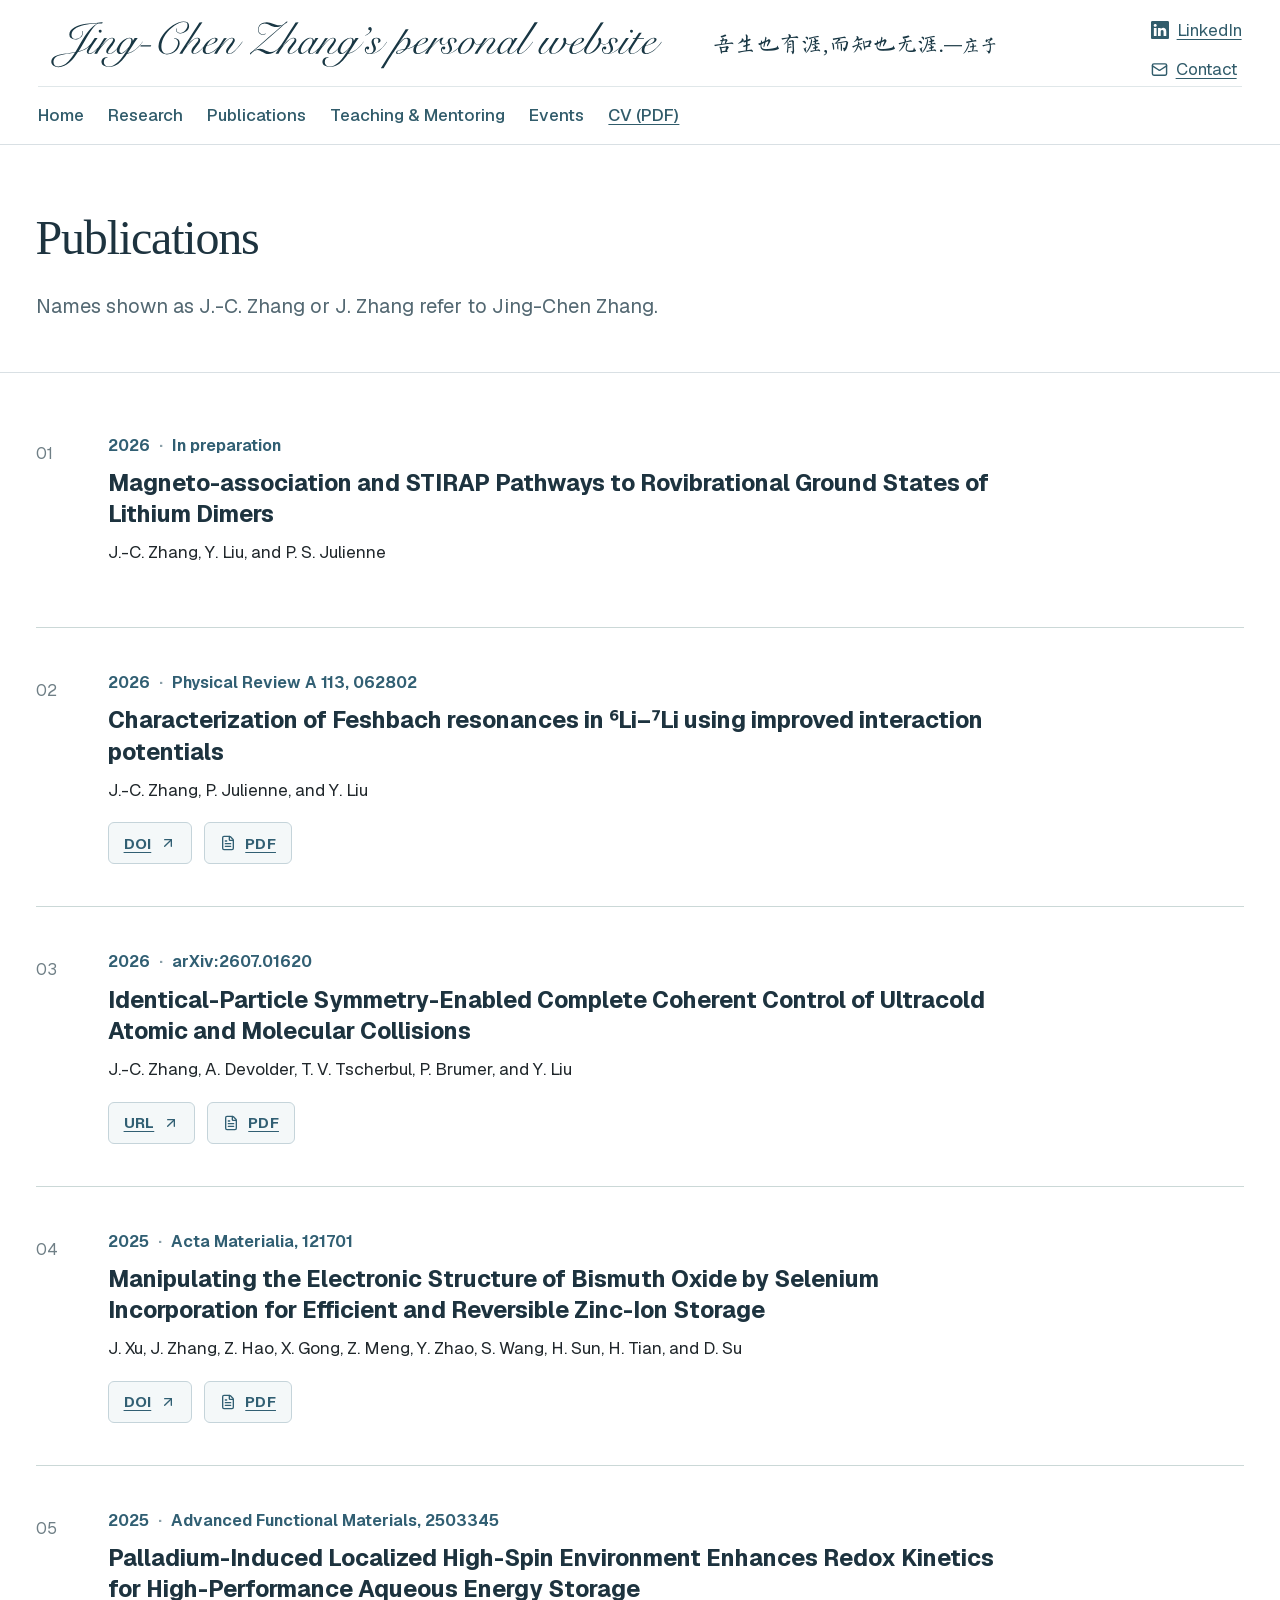
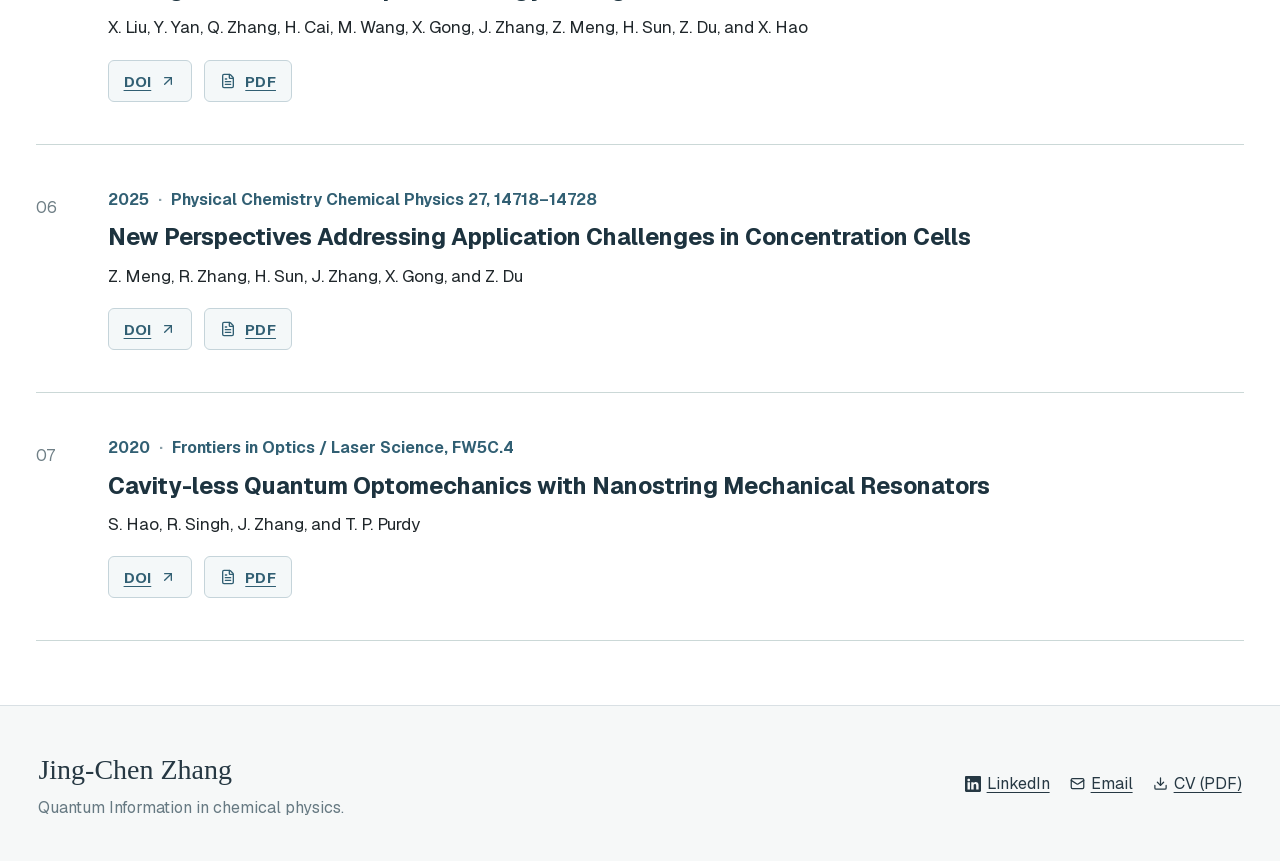
==== publications/index.html @ 0f393401 "Publish website from private source" ====
<!DOCTYPE html><html lang="en"><head><meta charSet="utf-8"/><meta name="viewport" content="width=device-width, initial-scale=1, viewport-fit=cover"/><link rel="preload" href="../jingchen-personal-website-oneline.svg" as="image"/><link rel="stylesheet" href="../_next/static/css/index.LAoy6wUc.css" data-rsc-css-href="../_next/static/css/index.LAoy6wUc.css" data-precedence="vite-rsc/importer-resources"/><title>Publications · Jing-Chen Zhang</title><meta name="description" content="Personal website of Jing-Chen Zhang (Jingchen Zhang, 张京晨), a postdoctoral researcher at NC State (NCSU) and Chemical Physics Ph.D. graduate of the University of Maryland (UMD)."/><meta name="author" content="Jing-Chen Zhang"/><link rel="author" href="https://jingchenzhang.com/"/><meta name="creator" content="Jing-Chen Zhang"/><meta name="robots" content="index, follow"/><meta property="og:title" content="Jing-Chen Zhang&#x27;s personal website | 张京晨"/><meta property="og:description" content="Personal website of Jing-Chen Zhang (Jingchen Zhang, 张京晨), a postdoctoral researcher at NC State (NCSU) and Chemical Physics Ph.D. graduate of the University of Maryland (UMD)."/><meta property="og:url" content="https://jingchenzhang.com"/><meta property="og:site_name" content="Jing-Chen Zhang&#x27;s personal website | 张京晨"/><meta property="og:type" content="website"/><meta property="og:image" content="https://jingchenzhang.com/images/mckeldin-library-banner.jpg"/><meta property="og:image:width" content="4992"/><meta property="og:image:height" content="2809"/><meta property="og:image:alt" content="Jing-Chen Zhang&#x27;s personal website | 张京晨"/><meta name="twitter:card" content="summary_large_image"/><meta name="twitter:title" content="Jing-Chen Zhang&#x27;s personal website | 张京晨"/><meta name="twitter:description" content="Personal website of Jing-Chen Zhang (Jingchen Zhang, 张京晨), a postdoctoral researcher at NC State (NCSU) and Chemical Physics Ph.D. graduate of the University of Maryland (UMD)."/><meta name="twitter:image" content="https://jingchenzhang.com/images/mckeldin-library-banner.jpg"/><link rel="icon" href="../favicon.svg?v=jz"/>
<link rel="canonical" href="https://jingchenzhang.com/publications/"/></head><body><main class="publications-page"><header class="site-header"><div class="site-brand"><a class="wordmark" href="../" aria-label="Jing-Chen Zhang home"><img class="english-title-script" src="../jingchen-personal-website-oneline.svg" width="760" height="74" alt="Jing-Chen Zhang&#x27;s personal website | 张京晨"/></a><p class="website-label visually-hidden">Jing-Chen Zhang&#x27;s personal website | 张京晨</p><p class="header-motto" lang="zh-Hans">吾生也有涯,而知也无涯.<cite>—庄子</cite></p></div><nav aria-label="Primary navigation"><a href="../">Home</a><a href="../research/" data-nav-subject="research">Research</a><a href="./" data-nav-subject="publications">Publications</a><a href="../teaching/" data-nav-subject="teaching">Teaching &amp; Mentoring</a><a href="../talks/" data-nav-subject="talks">Events</a><a href="../Jing-Chen-Zhang-CV-2026.pdf" target="_blank" rel="noreferrer">CV (PDF)</a></nav><div class="header-social"><a href="https://www.linkedin.com/in/jingchen-zhang" target="_blank" rel="noreferrer" aria-label="Jing-Chen Zhang on LinkedIn"><svg xmlns="http://www.w3.org/2000/svg" width="18" height="18" fill="currentColor" viewBox="0 0 16 16" aria-hidden="true" focusable="false"><path d="M0 1.146C0 .513.526 0 1.175 0h13.65C15.474 0 16 .513 16 1.146v13.708c0 .633-.526 1.146-1.175 1.146H1.175C.526 16 0 15.487 0 14.854zm4.943 12.248V6.169H2.542v7.225zm-1.2-8.212c.837 0 1.358-.554 1.358-1.248-.015-.709-.52-1.248-1.342-1.248S2.4 3.226 2.4 3.934c0 .694.521 1.248 1.327 1.248zm4.908 8.212V9.359c0-.216.016-.432.08-.586.173-.431.568-.878 1.232-.878.869 0 1.216.662 1.216 1.634v3.865h2.401V9.25c0-2.22-1.184-3.252-2.764-3.252-1.274 0-1.845.7-2.165 1.193v.025h-.016l.016-.025V6.169h-2.4c.03.678 0 7.225 0 7.225z"></path></svg><span>LinkedIn</span></a><a href="mailto:jingchen.zhang.phy@gmail.com"><svg xmlns="http://www.w3.org/2000/svg" width="17" height="17" viewBox="0 0 24 24" fill="none" stroke="currentColor" stroke-width="2" stroke-linecap="round" stroke-linejoin="round" class="lucide lucide-mail" aria-hidden="true"><path d="m22 7-8.991 5.727a2 2 0 0 1-2.009 0L2 7"></path><rect x="2" y="4" width="20" height="16" rx="2"></rect></svg><span>Contact</span></a></div></header><section class="publications-intro content-width"><h1>Publications</h1><p>Names shown as J.-C. Zhang or J. Zhang refer to Jing-Chen Zhang.</p></section><section class="publication-list content-width"><article class="publication-row"><div class="publication-number">01</div><div><div class="publication-meta"><span>2026</span><span>In preparation</span></div><h2>Magneto-association and STIRAP Pathways to Rovibrational Ground States of Lithium Dimers</h2><p>J.-C. Zhang, Y. Liu, and P. S. Julienne</p><div class="publication-links"></div></div></article><article class="publication-row"><div class="publication-number">02</div><div><div class="publication-meta"><span>2026</span><span>Physical Review A 113, 062802</span></div><h2>Characterization of Feshbach resonances in ⁶Li–⁷Li using improved interaction potentials</h2><p>J.-C. Zhang, P. Julienne, and Y. Liu</p><div class="publication-links"><a href="https://doi.org/10.1103/p3bm-rpcb" target="_blank" rel="noreferrer">DOI<!-- --> <svg xmlns="http://www.w3.org/2000/svg" width="14" height="14" viewBox="0 0 24 24" fill="none" stroke="currentColor" stroke-width="2" stroke-linecap="round" stroke-linejoin="round" class="lucide lucide-arrow-up-right" aria-hidden="true"><path d="M7 7h10v10"></path><path d="M7 17 17 7"></path></svg></a><a href="../papers/zhang-2026-feshbach-resonances.pdf" target="_blank" rel="noreferrer"><svg xmlns="http://www.w3.org/2000/svg" width="16" height="16" viewBox="0 0 24 24" fill="none" stroke="currentColor" stroke-width="2" stroke-linecap="round" stroke-linejoin="round" class="lucide lucide-file-text" aria-hidden="true"><path d="M6 22a2 2 0 0 1-2-2V4a2 2 0 0 1 2-2h8a2.4 2.4 0 0 1 1.704.706l3.588 3.588A2.4 2.4 0 0 1 20 8v12a2 2 0 0 1-2 2z"></path><path d="M14 2v5a1 1 0 0 0 1 1h5"></path><path d="M10 9H8"></path><path d="M16 13H8"></path><path d="M16 17H8"></path></svg> PDF</a></div></div></article><article class="publication-row"><div class="publication-number">03</div><div><div class="publication-meta"><span>2026</span><span>arXiv:2607.01620</span></div><h2>Identical-Particle Symmetry-Enabled Complete Coherent Control of Ultracold Atomic and Molecular Collisions</h2><p>J.-C. Zhang, A. Devolder, T. V. Tscherbul, P. Brumer, and Y. Liu</p><div class="publication-links"><a href="https://arxiv.org/abs/2607.01620" target="_blank" rel="noreferrer">URL<!-- --> <svg xmlns="http://www.w3.org/2000/svg" width="14" height="14" viewBox="0 0 24 24" fill="none" stroke="currentColor" stroke-width="2" stroke-linecap="round" stroke-linejoin="round" class="lucide lucide-arrow-up-right" aria-hidden="true"><path d="M7 7h10v10"></path><path d="M7 17 17 7"></path></svg></a><a href="../papers/zhang-2026-coherent-control.pdf" target="_blank" rel="noreferrer"><svg xmlns="http://www.w3.org/2000/svg" width="16" height="16" viewBox="0 0 24 24" fill="none" stroke="currentColor" stroke-width="2" stroke-linecap="round" stroke-linejoin="round" class="lucide lucide-file-text" aria-hidden="true"><path d="M6 22a2 2 0 0 1-2-2V4a2 2 0 0 1 2-2h8a2.4 2.4 0 0 1 1.704.706l3.588 3.588A2.4 2.4 0 0 1 20 8v12a2 2 0 0 1-2 2z"></path><path d="M14 2v5a1 1 0 0 0 1 1h5"></path><path d="M10 9H8"></path><path d="M16 13H8"></path><path d="M16 17H8"></path></svg> PDF</a></div></div></article><article class="publication-row"><div class="publication-number">04</div><div><div class="publication-meta"><span>2025</span><span>Acta Materialia, 121701</span></div><h2>Manipulating the Electronic Structure of Bismuth Oxide by Selenium Incorporation for Efficient and Reversible Zinc-Ion Storage</h2><p>J. Xu, J. Zhang, Z. Hao, X. Gong, Z. Meng, Y. Zhao, S. Wang, H. Sun, H. Tian, and D. Su</p><div class="publication-links"><a href="https://doi.org/10.1016/j.actamat.2025.121701" target="_blank" rel="noreferrer">DOI<!-- --> <svg xmlns="http://www.w3.org/2000/svg" width="14" height="14" viewBox="0 0 24 24" fill="none" stroke="currentColor" stroke-width="2" stroke-linecap="round" stroke-linejoin="round" class="lucide lucide-arrow-up-right" aria-hidden="true"><path d="M7 7h10v10"></path><path d="M7 17 17 7"></path></svg></a><a href="../papers/xu-2025-bismuth-oxide.pdf" target="_blank" rel="noreferrer"><svg xmlns="http://www.w3.org/2000/svg" width="16" height="16" viewBox="0 0 24 24" fill="none" stroke="currentColor" stroke-width="2" stroke-linecap="round" stroke-linejoin="round" class="lucide lucide-file-text" aria-hidden="true"><path d="M6 22a2 2 0 0 1-2-2V4a2 2 0 0 1 2-2h8a2.4 2.4 0 0 1 1.704.706l3.588 3.588A2.4 2.4 0 0 1 20 8v12a2 2 0 0 1-2 2z"></path><path d="M14 2v5a1 1 0 0 0 1 1h5"></path><path d="M10 9H8"></path><path d="M16 13H8"></path><path d="M16 17H8"></path></svg> PDF</a></div></div></article><article class="publication-row"><div class="publication-number">05</div><div><div class="publication-meta"><span>2025</span><span>Advanced Functional Materials, 2503345</span></div><h2>Palladium-Induced Localized High-Spin Environment Enhances Redox Kinetics for High-Performance Aqueous Energy Storage</h2><p>X. Liu, Y. Yan, Q. Zhang, H. Cai, M. Wang, X. Gong, J. Zhang, Z. Meng, H. Sun, Z. Du, and X. Hao</p><div class="publication-links"><a href="https://doi.org/10.1002/adfm.202503345" target="_blank" rel="noreferrer">DOI<!-- --> <svg xmlns="http://www.w3.org/2000/svg" width="14" height="14" viewBox="0 0 24 24" fill="none" stroke="currentColor" stroke-width="2" stroke-linecap="round" stroke-linejoin="round" class="lucide lucide-arrow-up-right" aria-hidden="true"><path d="M7 7h10v10"></path><path d="M7 17 17 7"></path></svg></a><a href="../papers/liu-2025-high-spin-energy-storage.pdf" target="_blank" rel="noreferrer"><svg xmlns="http://www.w3.org/2000/svg" width="16" height="16" viewBox="0 0 24 24" fill="none" stroke="currentColor" stroke-width="2" stroke-linecap="round" stroke-linejoin="round" class="lucide lucide-file-text" aria-hidden="true"><path d="M6 22a2 2 0 0 1-2-2V4a2 2 0 0 1 2-2h8a2.4 2.4 0 0 1 1.704.706l3.588 3.588A2.4 2.4 0 0 1 20 8v12a2 2 0 0 1-2 2z"></path><path d="M14 2v5a1 1 0 0 0 1 1h5"></path><path d="M10 9H8"></path><path d="M16 13H8"></path><path d="M16 17H8"></path></svg> PDF</a></div></div></article><article class="publication-row"><div class="publication-number">06</div><div><div class="publication-meta"><span>2025</span><span>Physical Chemistry Chemical Physics 27, 14718–14728</span></div><h2>New Perspectives Addressing Application Challenges in Concentration Cells</h2><p>Z. Meng, R. Zhang, H. Sun, J. Zhang, X. Gong, and Z. Du</p><div class="publication-links"><a href="https://doi.org/10.1039/D5CP01934F" target="_blank" rel="noreferrer">DOI<!-- --> <svg xmlns="http://www.w3.org/2000/svg" width="14" height="14" viewBox="0 0 24 24" fill="none" stroke="currentColor" stroke-width="2" stroke-linecap="round" stroke-linejoin="round" class="lucide lucide-arrow-up-right" aria-hidden="true"><path d="M7 7h10v10"></path><path d="M7 17 17 7"></path></svg></a><a href="../papers/meng-2025-concentration-cells.pdf" target="_blank" rel="noreferrer"><svg xmlns="http://www.w3.org/2000/svg" width="16" height="16" viewBox="0 0 24 24" fill="none" stroke="currentColor" stroke-width="2" stroke-linecap="round" stroke-linejoin="round" class="lucide lucide-file-text" aria-hidden="true"><path d="M6 22a2 2 0 0 1-2-2V4a2 2 0 0 1 2-2h8a2.4 2.4 0 0 1 1.704.706l3.588 3.588A2.4 2.4 0 0 1 20 8v12a2 2 0 0 1-2 2z"></path><path d="M14 2v5a1 1 0 0 0 1 1h5"></path><path d="M10 9H8"></path><path d="M16 13H8"></path><path d="M16 17H8"></path></svg> PDF</a></div></div></article><article class="publication-row"><div class="publication-number">07</div><div><div class="publication-meta"><span>2020</span><span>Frontiers in Optics / Laser Science, FW5C.4</span></div><h2>Cavity-less Quantum Optomechanics with Nanostring Mechanical Resonators</h2><p>S. Hao, R. Singh, J. Zhang, and T. P. Purdy</p><div class="publication-links"><a href="https://doi.org/10.1364/FIO.2020.FW5C.4" target="_blank" rel="noreferrer">DOI<!-- --> <svg xmlns="http://www.w3.org/2000/svg" width="14" height="14" viewBox="0 0 24 24" fill="none" stroke="currentColor" stroke-width="2" stroke-linecap="round" stroke-linejoin="round" class="lucide lucide-arrow-up-right" aria-hidden="true"><path d="M7 7h10v10"></path><path d="M7 17 17 7"></path></svg></a><a href="../papers/hao-2020-cavityless-optomechanics.pdf" target="_blank" rel="noreferrer"><svg xmlns="http://www.w3.org/2000/svg" width="16" height="16" viewBox="0 0 24 24" fill="none" stroke="currentColor" stroke-width="2" stroke-linecap="round" stroke-linejoin="round" class="lucide lucide-file-text" aria-hidden="true"><path d="M6 22a2 2 0 0 1-2-2V4a2 2 0 0 1 2-2h8a2.4 2.4 0 0 1 1.704.706l3.588 3.588A2.4 2.4 0 0 1 20 8v12a2 2 0 0 1-2 2z"></path><path d="M14 2v5a1 1 0 0 0 1 1h5"></path><path d="M10 9H8"></path><path d="M16 13H8"></path><path d="M16 17H8"></path></svg> PDF</a></div></div></article></section><footer><div><strong>Jing-Chen Zhang</strong><span>Quantum Information in chemical physics.</span></div><div class="footer-links"><a href="https://www.linkedin.com/in/jingchen-zhang" target="_blank" rel="noreferrer" aria-label="Jing-Chen Zhang on LinkedIn"><svg xmlns="http://www.w3.org/2000/svg" width="16" height="16" fill="currentColor" viewBox="0 0 16 16" aria-hidden="true" focusable="false"><path d="M0 1.146C0 .513.526 0 1.175 0h13.65C15.474 0 16 .513 16 1.146v13.708c0 .633-.526 1.146-1.175 1.146H1.175C.526 16 0 15.487 0 14.854zm4.943 12.248V6.169H2.542v7.225zm-1.2-8.212c.837 0 1.358-.554 1.358-1.248-.015-.709-.52-1.248-1.342-1.248S2.4 3.226 2.4 3.934c0 .694.521 1.248 1.327 1.248zm4.908 8.212V9.359c0-.216.016-.432.08-.586.173-.431.568-.878 1.232-.878.869 0 1.216.662 1.216 1.634v3.865h2.401V9.25c0-2.22-1.184-3.252-2.764-3.252-1.274 0-1.845.7-2.165 1.193v.025h-.016l.016-.025V6.169h-2.4c.03.678 0 7.225 0 7.225z"></path></svg> LinkedIn</a><a href="mailto:jingchen.zhang.phy@gmail.com"><svg xmlns="http://www.w3.org/2000/svg" width="15" height="15" viewBox="0 0 24 24" fill="none" stroke="currentColor" stroke-width="2" stroke-linecap="round" stroke-linejoin="round" class="lucide lucide-mail" aria-hidden="true"><path d="m22 7-8.991 5.727a2 2 0 0 1-2.009 0L2 7"></path><rect x="2" y="4" width="20" height="16" rx="2"></rect></svg> Email</a><a href="../Jing-Chen-Zhang-CV-2026.pdf" target="_blank" rel="noreferrer"><svg xmlns="http://www.w3.org/2000/svg" width="15" height="15" viewBox="0 0 24 24" fill="none" stroke="currentColor" stroke-width="2" stroke-linecap="round" stroke-linejoin="round" class="lucide lucide-download" aria-hidden="true"><path d="M12 15V3"></path><path d="M21 15v4a2 2 0 0 1-2 2H5a2 2 0 0 1-2-2v-4"></path><path d="m7 10 5 5 5-5"></path></svg> CV (PDF)</a></div></footer></main><script data-owner-analytics type="module" src="https://static.cloudflareinsights.com/beacon.min.js" data-cf-beacon='{"token":"21d9a593dcea431090efbbdfda2f0b38"}'></script></body></html>
---- _next/static/css/index.LAoy6wUc.css ----
@font-face{font-family:Geist;font-style:normal;font-weight:100 900;font-display:swap;src:url(../../../fonts/geist-ff2310f5.woff2)format("woff2");unicode-range:U+460-52F,U+1C80-1C8A,U+20B4,U+2DE0-2DFF,U+A640-A69F,U+FE2E-FE2F}@font-face{font-family:Geist;font-style:normal;font-weight:100 900;font-display:swap;src:url(../../../fonts/geist-875ccdd4.woff2)format("woff2");unicode-range:U+301,U+400-45F,U+490-491,U+4B0-4B1,U+2116}@font-face{font-family:Geist;font-style:normal;font-weight:100 900;font-display:swap;src:url(../../../fonts/geist-52306abf.woff2)format("woff2");unicode-range:U+102-103,U+110-111,U+128-129,U+168-169,U+1A0-1A1,U+1AF-1B0,U+300-301,U+303-304,U+308-309,U+323,U+329,U+1EA0-1EF9,U+20AB}@font-face{font-family:Geist;font-style:normal;font-weight:100 900;font-display:swap;src:url(../../../fonts/geist-001175b1.woff2)format("woff2");unicode-range:U+100-2BA,U+2BD-2C5,U+2C7-2CC,U+2CE-2D7,U+2DD-2FF,U+304,U+308,U+329,U+1D00-1DBF,U+1E00-1E9F,U+1EF2-1EFF,U+2020,U+20A0-20AB,U+20AD-20C0,U+2113,U+2C60-2C7F,U+A720-A7FF}@font-face{font-family:Geist;font-style:normal;font-weight:100 900;font-display:swap;src:url(../../../fonts/geist-98bbbccb.woff2)format("woff2");unicode-range:U+??,U+131,U+152-153,U+2BB-2BC,U+2C6,U+2DA,U+2DC,U+304,U+308,U+329,U+2000-206F,U+20AC,U+2122,U+2191,U+2193,U+2212,U+2215,U+FEFF,U+FFFD}@font-face{font-family:Geist Mono;font-style:normal;font-weight:100 900;font-display:swap;src:url(../../../fonts/geist-mono-f6b33328.woff2)format("woff2");unicode-range:U+460-52F,U+1C80-1C8A,U+20B4,U+2DE0-2DFF,U+A640-A69F,U+FE2E-FE2F}@font-face{font-family:Geist Mono;font-style:normal;font-weight:100 900;font-display:swap;src:url(../../../fonts/geist-mono-44e03052.woff2)format("woff2");unicode-range:U+301,U+400-45F,U+490-491,U+4B0-4B1,U+2116}@font-face{font-family:Geist Mono;font-style:normal;font-weight:100 900;font-display:swap;src:url(../../../fonts/geist-mono-0638449e.woff2)format("woff2");unicode-range:U+2000-2001,U+2004-2008,U+200A,U+23B8-23BD,U+2500-259F}@font-face{font-family:Geist Mono;font-style:normal;font-weight:100 900;font-display:swap;src:url(../../../fonts/geist-mono-971fb274.woff2)format("woff2");unicode-range:U+102-103,U+110-111,U+128-129,U+168-169,U+1A0-1A1,U+1AF-1B0,U+300-301,U+303-304,U+308-309,U+323,U+329,U+1EA0-1EF9,U+20AB}@font-face{font-family:Geist Mono;font-style:normal;font-weight:100 900;font-display:swap;src:url(../../../fonts/geist-mono-44745446.woff2)format("woff2");unicode-range:U+100-2BA,U+2BD-2C5,U+2C7-2CC,U+2CE-2D7,U+2DD-2FF,U+304,U+308,U+329,U+1D00-1DBF,U+1E00-1E9F,U+1EF2-1EFF,U+2020,U+20A0-20AB,U+20AD-20C0,U+2113,U+2C60-2C7F,U+A720-A7FF}@font-face{font-family:Geist Mono;font-style:normal;font-weight:100 900;font-display:swap;src:url(../../../fonts/geist-mono-013b2f2f.woff2)format("woff2");unicode-range:U+??,U+131,U+152-153,U+2BB-2BC,U+2C6,U+2DA,U+2DC,U+304,U+308,U+329,U+2000-206F,U+20AC,U+2122,U+2191,U+2193,U+2212,U+2215,U+FEFF,U+FFFD}:root{--font-geist-sans:"Geist";--font-geist-mono:"Geist Mono"}@layer theme{:root,:host{--spacing:.25rem;--default-transition-duration:.15s;--default-transition-timing-function:cubic-bezier(.4, 0, .2, 1);--default-font-family:var(--font-geist-sans);--default-mono-font-family:var(--font-geist-mono)}}@layer base{*,:after,:before{box-sizing:border-box;border:0 solid;margin:0;padding:0}::backdrop{box-sizing:border-box;border:0 solid;margin:0;padding:0}::file-selector-button{box-sizing:border-box;border:0 solid;margin:0;padding:0}html,:host{-webkit-text-size-adjust:100%;tab-size:4;line-height:1.5;font-family:var(--default-font-family,ui-sans-serif, system-ui, sans-serif, "Apple Color Emoji", "Segoe UI Emoji", "Segoe UI Symbol", "Noto Color Emoji");font-feature-settings:var(--default-font-feature-settings,normal);font-variation-settings:var(--default-font-variation-settings,normal);-webkit-tap-highlight-color:transparent}hr{height:0;color:inherit;border-top-width:1px}abbr:where([title]){-webkit-text-decoration:underline dotted;text-decoration:underline dotted}h1,h2,h3,h4,h5,h6{font-size:inherit;font-weight:inherit}a{color:inherit;-webkit-text-decoration:inherit;-webkit-text-decoration:inherit;-webkit-text-decoration:inherit;-webkit-text-decoration:inherit;text-decoration:inherit}b,strong{font-weight:bolder}code,kbd,samp,pre{font-family:var(--default-mono-font-family,ui-monospace, SFMono-Regular, Menlo, Monaco, Consolas, "Liberation Mono", "Courier New", monospace);font-feature-settings:var(--default-mono-font-feature-settings,normal);font-variation-settings:var(--default-mono-font-variation-settings,normal);font-size:1em}small{font-size:80%}sub,sup{vertical-align:baseline;font-size:75%;line-height:0;position:relative}sub{bottom:-.25em}sup{top:-.5em}table{text-indent:0;border-color:inherit;border-collapse:collapse}:-moz-focusring{outline:auto}progress{vertical-align:baseline}summary{display:list-item}ol,ul,menu{list-style:none}img,svg,video,canvas,audio,iframe,embed,object{vertical-align:middle;display:block}img,video{max-width:100%;height:auto}button,input,select,optgroup,textarea{font:inherit;font-feature-settings:inherit;font-variation-settings:inherit;letter-spacing:inherit;color:inherit;opacity:1;background-color:#0000;border-radius:0}::file-selector-button{font:inherit;font-feature-settings:inherit;font-variation-settings:inherit;letter-spacing:inherit;color:inherit;opacity:1;background-color:#0000;border-radius:0}:where(select:is([multiple],[size])) optgroup{font-weight:bolder}:where(select:is([multiple],[size])) optgroup option{padding-inline-start:20px}::file-selector-button{margin-inline-end:4px}::placeholder{opacity:1}@supports (not ((-webkit-appearance:-apple-pay-button))) or (contain-intrinsic-size:1px){::placeholder{color:currentColor}@supports (color:color-mix(in lab, red, red)){::placeholder{color:color-mix(in oklab, currentcolor 50%, transparent)}}}textarea{resize:vertical}::-webkit-search-decoration{-webkit-appearance:none}::-webkit-date-and-time-value{min-height:1lh;text-align:inherit}::-webkit-datetime-edit{display:inline-flex}::-webkit-datetime-edit-fields-wrapper{padding:0}::-webkit-datetime-edit{padding-block:0}::-webkit-datetime-edit-year-field{padding-block:0}::-webkit-datetime-edit-month-field{padding-block:0}::-webkit-datetime-edit-day-field{padding-block:0}::-webkit-datetime-edit-hour-field{padding-block:0}::-webkit-datetime-edit-minute-field{padding-block:0}::-webkit-datetime-edit-second-field{padding-block:0}::-webkit-datetime-edit-millisecond-field{padding-block:0}::-webkit-datetime-edit-meridiem-field{padding-block:0}::-webkit-calendar-picker-indicator{line-height:1}:-moz-ui-invalid{box-shadow:none}button,input:where([type=button],[type=reset],[type=submit]){-webkit-appearance:button;appearance:button}::file-selector-button{-webkit-appearance:button;appearance:button}::-webkit-inner-spin-button{height:auto}::-webkit-outer-spin-button{height:auto}[hidden]:where(:not([hidden=until-found])){display:none!important}}@layer components;@layer utilities{.collapse{visibility:collapse}.visible{visibility:visible}.relative{position:relative}.static{position:static}.start{inset-inline-start:var(--spacing)}.container{width:100%}@media (min-width:40rem){.container{max-width:40rem}}@media (min-width:48rem){.container{max-width:48rem}}@media (min-width:64rem){.container{max-width:64rem}}@media (min-width:80rem){.container{max-width:80rem}}@media (min-width:96rem){.container{max-width:96rem}}.block{display:block}.contents{display:contents}.hidden{display:none}.inline{display:inline}.grow{flex-grow:1}.transition{transition-property:color,background-color,border-color,outline-color,text-decoration-color,fill,stroke,--tw-gradient-from,--tw-gradient-via,--tw-gradient-to,opacity,box-shadow,transform,translate,scale,rotate,filter,-webkit-backdrop-filter,backdrop-filter,display,content-visibility,overlay,pointer-events;transition-timing-function:var(--tw-ease,var(--default-transition-timing-function));transition-duration:var(--tw-duration,var(--default-transition-duration))}}:root{--background:#f4f7f6;--foreground:#101927;--card:#fff;--card-foreground:#101927;--primary:#0a5369;--primary-foreground:#f9ffff;--secondary:#d9eef0;--secondary-foreground:#163541;--muted:#e9efee;--muted-foreground:#53636a;--accent:#ed6a4b;--accent-foreground:#fff;--border:#cbd8d7;--ring:#17a6b7;--radius:.55rem;--navy:#071825;--cyan:#50d5dc;--paper:#f4f7f6;--ink-muted:#607078}.dark{--background:#071825;--foreground:#effafa;--card:#0d2531;--card-foreground:#effafa;--primary:#50d5dc;--primary-foreground:#071825;--secondary:#163440;--secondary-foreground:#effafa;--muted:#17303b;--muted-foreground:#abc2c5;--accent:#ff8568;--accent-foreground:#071825;--border:#294552;--ring:#50d5dc}*{box-sizing:border-box}html{scroll-behavior:smooth}body{background:var(--paper);color:var(--foreground);font-family:var(--font-geist-sans), Arial, sans-serif;margin:0;font-size:16px;line-height:1.65}a{color:inherit;text-decoration:none}.site-header{grid-template-columns:1fr auto 1fr;align-items:center;max-width:1280px;min-height:82px;margin:0 auto;padding:0 36px;display:grid}.site-brand{align-items:center;gap:clamp(22px,3vw,48px);min-width:0;display:flex}@font-face{font-family:Zhuangzi Liuti;src:url(../../../fonts/zhuangzi-liuti.ttf)format("truetype");font-display:swap}.header-motto{color:#193744;white-space:nowrap;margin:0;font-family:Zhuangzi Liuti,serif;font-size:clamp(18px,1.7vw,28px);line-height:1.5}.header-motto cite{font-size:.85em;font-style:normal}.wordmark{align-items:center;gap:10px;width:max-content;display:flex}.wordmark img{flex-shrink:0;display:block}.wordmark-name{color:#193744;letter-spacing:-.025em;white-space:nowrap;flex-direction:column;font-family:Georgia,Times New Roman,serif;font-size:1rem;font-weight:400;line-height:1.3;display:flex}.wordmark-chinese{color:#647a84;letter-spacing:.24em;margin-top:3px;font-family:Songti SC,Noto Serif CJK SC,SimSun,serif;font-size:.75rem}.wordmark:focus-visible{outline-offset:5px;outline:2px solid #315f73}.site-header nav{gap:28px;display:flex}.site-header nav a{color:#354650;font-size:.88rem;font-weight:560}.site-header nav a:hover{color:var(--primary)}.header-contact{justify-self:end;align-items:center;gap:8px;font-size:.88rem;font-weight:650;display:flex}.hero-shell{background:var(--navy);color:#eefafa;grid-template-columns:minmax(0,1.2fr) minmax(360px,.8fr);min-height:600px;display:grid;position:relative;overflow:hidden}.hero-shell:before{content:"";pointer-events:none;background-image:linear-gradient(#50d5dc0b 1px,#0000 1px),linear-gradient(90deg,#50d5dc0b 1px,#0000 1px);background-size:48px 48px;position:absolute;inset:0}.hero-copy{z-index:1;align-self:center;padding:82px 48px 82px max(48px,50vw - 604px);position:relative}.eyebrow{color:#148394;font-family:var(--font-geist-mono), monospace;letter-spacing:.12em;text-transform:uppercase;margin:0 0 18px;font-size:.75rem;font-weight:700}.hero-copy .eyebrow{color:var(--cyan)}.hero-copy h1{letter-spacing:-.055em;max-width:750px;margin:0;font-family:Georgia,Times New Roman,serif;font-size:clamp(3.7rem,7vw,6.4rem);font-weight:400;line-height:.94}.hero-copy h1 span{color:#9cb5bc;font-family:var(--font-geist-sans), sans-serif;letter-spacing:.14em;margin-top:22px;font-size:.26em;font-weight:500;display:block}.hero-lede{color:#bdced1;max-width:680px;margin:34px 0;font-size:clamp(1.05rem,1.5vw,1.28rem);line-height:1.65}.hero-actions{flex-wrap:wrap;gap:12px;display:flex}.button{border:1px solid #ffffff3d;border-radius:4px;align-items:center;gap:8px;padding:11px 16px;font-size:.88rem;font-weight:680;display:inline-flex}.button-primary{background:var(--cyan);border-color:var(--cyan);color:var(--navy)}.button-quiet{color:#e7f5f5}.appointment-line{border-top:1px solid #ffffff29;align-items:flex-start;gap:12px;max-width:650px;margin-top:48px;padding-top:20px;display:flex}.status-pulse{background:var(--accent);border-radius:50%;flex:none;width:7px;height:7px;margin-top:9px;box-shadow:0 0 0 5px #ed6a4b24}.appointment-line p{margin:0;font-size:.92rem}.appointment-line small{color:#8fa8ad;margin-top:2px;font-size:.78rem;display:block}.quantum-field{border-left:1px solid #ffffff1a;justify-content:center;align-items:center;min-height:600px;display:flex;position:relative;overflow:hidden}.quantum-field:after{content:"";background:radial-gradient(circle,#50d5dc1f,#0000 68%);width:480px;height:480px;position:absolute}.orbit{border:1px solid #50d5dc61;border-radius:50%;position:absolute}.orbit span{background:var(--accent);border:3px solid var(--navy);border-radius:50%;width:13px;height:13px;position:absolute;top:-7px;left:50%}.orbit-one{width:330px;height:190px;transform:rotate(22deg)}.orbit-two{width:190px;height:330px;transform:rotate(-32deg)}.orbit-three{width:285px;height:285px;transform:rotate(78deg)}.field-core{border:1px solid var(--cyan);z-index:2;background:#0c2a37;border-radius:50%;flex-direction:column;justify-content:center;align-items:center;width:124px;height:124px;display:flex;position:relative;box-shadow:0 0 45px #50d5dc38}.field-core strong{font-family:var(--font-geist-mono), monospace;letter-spacing:.14em;margin-top:5px;font-size:.8rem}.field-core small{color:#86a6ad}.field-label{color:#759097;font-family:var(--font-geist-mono), monospace;letter-spacing:.11em;text-transform:uppercase;font-size:.66rem;position:absolute}.field-label-top{top:28px;right:28px}.field-label-bottom{bottom:28px;left:28px}.research-strip{border-bottom:1px solid var(--border);background:#eef3f2;padding:56px max(36px,50vw - 604px)}.section-kicker{color:var(--primary);align-items:center;gap:10px;margin-bottom:28px;display:flex}.section-kicker h2{font-family:var(--font-geist-mono), monospace;letter-spacing:.1em;text-transform:uppercase;margin:0;font-size:.78rem}.thread-grid{background:var(--border);border:1px solid var(--border);grid-template-columns:repeat(3,1fr);gap:1px;display:grid}.thread-card{background:var(--paper);min-height:180px;padding:28px}.thread-card>span{color:var(--accent);font-family:var(--font-geist-mono), monospace;font-size:.72rem}.thread-card h3{margin:16px 0 8px;font-family:Georgia,Times New Roman,serif;font-size:1.45rem;font-weight:400}.thread-card p{color:var(--ink-muted);margin:0;font-size:.9rem;line-height:1.65}.home-grid{grid-template-columns:minmax(0,1.45fr) minmax(280px,.55fr);gap:40px;max-width:1280px;margin:0 auto;padding:82px 36px;display:grid}.section-heading-row{justify-content:space-between;align-items:end;margin-bottom:30px;display:flex}.section-heading-row .eyebrow{margin-bottom:8px}.section-heading-row h2,.notes-panel h2{letter-spacing:-.03em;margin:0;font-family:Georgia,Times New Roman,serif;font-size:2.25rem;font-weight:400}.section-heading-row>a{color:var(--primary);align-items:center;gap:5px;font-size:.84rem;font-weight:700;display:flex}.publication-feature{border-top:1px solid var(--border);grid-template-columns:62px 1fr;gap:22px;padding:24px 0;display:grid}.publication-feature:last-child{border-bottom:1px solid var(--border)}.pub-year{color:var(--accent);font-family:var(--font-geist-mono), monospace;padding-top:5px;font-size:.75rem}.publication-feature h3{margin:0;font-size:1.02rem;line-height:1.5}.publication-feature p{color:var(--ink-muted);margin:8px 0;font-size:.84rem}.publication-feature a{color:var(--primary);font-family:var(--font-geist-mono), monospace;align-items:center;gap:4px;font-size:.74rem;font-weight:700;display:inline-flex}.notes-panel{border-top:4px solid var(--primary);background:#dcebed;padding:32px}.notes-panel>svg{color:var(--primary);margin-bottom:26px}.notes-panel .eyebrow{margin-bottom:6px}.notes-panel>p:not(.eyebrow){color:#455b64;margin:18px 0;font-size:.9rem}.note-tags{flex-wrap:wrap;gap:7px;margin:24px 0 30px;display:flex}.note-tags span{color:#31505b;border:1px solid #0a536940;border-radius:999px;padding:4px 9px;font-size:.72rem}.notes-panel>a{align-items:center;gap:6px;font-size:.84rem;font-weight:720;display:flex}footer{background:var(--navy);color:#d9e6e8;justify-content:space-between;align-items:center;padding:42px max(36px,50vw - 604px);display:flex}footer>div:first-child{flex-direction:column;display:flex}footer strong{font-family:Georgia,Times New Roman,serif;font-size:1.15rem;font-weight:400}footer span{color:#839da3;font-size:.76rem}.footer-links{gap:20px;display:flex}.footer-links a{align-items:center;gap:6px;font-size:.78rem;display:flex}.content-width{max-width:1160px;margin-left:auto;margin-right:auto}.page-intro{background:var(--navy);color:#effafa;padding:92px max(36px,50vw - 580px)}.page-intro>svg{color:var(--cyan);margin-bottom:20px}.page-intro h1{letter-spacing:-.05em;max-width:930px;margin:0;font-family:Georgia,Times New Roman,serif;font-size:clamp(2.7rem,5.4vw,5rem);font-weight:400;line-height:1.02}.page-intro>p:last-child{color:#a9bfc3;max-width:700px;margin:28px 0 0;font-size:1.05rem}.compact-intro{padding-top:74px;padding-bottom:74px}.compact-intro h1{font-size:clamp(2.5rem,4.7vw,4.2rem)}.cv-actions{flex-wrap:wrap;gap:12px;margin-top:26px;display:flex}.cv-actions a{color:#245a72;border:1px solid #315f73;align-items:center;gap:7px;padding:10px 14px;font-size:.8rem;font-weight:700;display:inline-flex}.cv-actions a:first-child{color:#fff;background:#315f73}.research-intro{background-image:radial-gradient(circle at 82% 30%,#50d5dc26,#0000 28%),linear-gradient(#50d5dc0a 1px,#0000 1px);background-size:auto,100% 46px}.project-list{padding:36px 36px 86px}.project-row{border-bottom:1px solid var(--border);grid-template-columns:42px 50px 1fr 24px;align-items:start;gap:24px;padding:36px 0;display:grid}.project-index{color:var(--accent);font-family:var(--font-geist-mono), monospace;padding-top:12px;font-size:.73rem}.project-icon{color:var(--primary);background:#dcebed;justify-content:center;align-items:center;width:44px;height:44px;display:flex}.project-context{color:var(--primary);font-family:var(--font-geist-mono), monospace;letter-spacing:.02em;text-transform:uppercase;margin:0 0 7px;font-size:.7rem}.project-row h2{margin:0 0 7px;font-family:Georgia,Times New Roman,serif;font-size:1.55rem;font-weight:400}.project-row p:not(.project-context){color:var(--ink-muted);max-width:760px;margin:0;font-size:.9rem}.project-tags{flex-wrap:wrap;gap:6px;margin-top:14px;display:flex}.project-tags span{color:#496068;background:#e7eeee;border-radius:999px;padding:3px 8px;font-size:.68rem}.project-arrow{color:#8ca0a4;margin-top:12px}.publication-list{padding:42px 36px 90px}.publication-row{border-bottom:1px solid var(--border);grid-template-columns:54px 1fr;gap:32px;padding:34px 0;display:grid}.publication-number{color:#8ca0a4;font-family:var(--font-geist-mono), monospace;padding-top:5px;font-size:.73rem}.publication-meta{flex-wrap:wrap;gap:9px;margin-bottom:10px;display:flex}.publication-meta span{color:var(--primary);font-family:var(--font-geist-mono), monospace;text-transform:uppercase;font-size:.69rem}.publication-meta span+span:before{color:var(--accent);content:"·";margin-right:9px}.publication-row h2{max-width:900px;margin:0;font-family:Georgia,Times New Roman,serif;font-size:1.45rem;font-weight:400;line-height:1.35}.publication-row h2 a{color:inherit;font-family:inherit;font-size:inherit;font-weight:inherit}.publication-row h2 a:hover,.simple-publications h3 a:hover{color:#245a72}.publication-row p{color:var(--ink-muted);margin:10px 0;font-size:.84rem}.publication-row a{color:var(--primary);font-family:var(--font-geist-mono), monospace;align-items:center;gap:5px;font-size:.72rem;font-weight:720;display:inline-flex}.notes-intro{color:var(--foreground);background:#dcebed}.notes-intro .eyebrow{margin-bottom:10px}.notes-intro>p:last-child{color:#4b626a}.notes-list{padding:48px 36px 90px}.note-row{border-bottom:1px solid var(--border);grid-template-columns:180px 1fr;gap:34px;padding:36px 0;display:grid}.note-meta{font-family:var(--font-geist-mono), monospace;flex-direction:column;font-size:.71rem;display:flex}.note-meta span{color:var(--primary);text-transform:uppercase;font-weight:700}.note-meta time{color:#7e9297}.note-row h2{letter-spacing:-.02em;margin:0 0 9px;font-family:Georgia,Times New Roman,serif;font-size:1.75rem;font-weight:400;line-height:1.25}.note-row h2 a:hover{color:var(--primary)}.note-row p{color:var(--ink-muted);max-width:760px;margin:0;font-size:.92rem}.note-row-footer{justify-content:space-between;align-items:center;margin-top:18px;display:flex}.note-row-footer>span,.draft-badge{color:#9a3f29;text-transform:uppercase;background:#ffe9e2;border-radius:999px;padding:3px 8px;font-size:.68rem}.note-row-footer a{color:var(--primary);align-items:center;gap:5px;font-size:.76rem;font-weight:720;display:flex}.article-page{padding:52px 36px 100px}.back-link{color:var(--primary);align-items:center;gap:7px;margin-bottom:58px;font-size:.78rem;font-weight:700;display:inline-flex}.article-header,.article-body{max-width:760px;margin-left:auto;margin-right:auto}.article-header .note-meta{flex-direction:row;gap:14px;margin-bottom:20px}.article-header h1{letter-spacing:-.05em;margin:0;font-family:Georgia,Times New Roman,serif;font-size:clamp(2.7rem,5vw,4.6rem);font-weight:400;line-height:1.04}.article-header>p{color:var(--ink-muted);margin:24px 0 18px;font-size:1.05rem}.article-body{border-top:1px solid var(--border);color:#253943;margin-top:44px;padding-top:34px;font-family:Georgia,Times New Roman,serif;font-size:1.12rem;line-height:1.85}.article-body h2{color:var(--foreground);font-family:var(--font-geist-sans), sans-serif;margin:44px 0 12px;font-size:1.35rem}.article-body p{margin:0 0 24px}.article-body li{margin-bottom:6px}.note-interactions{border-top:1px solid var(--border);max-width:760px;margin:52px auto 0;padding-top:24px}.note-action-row,.note-share-panel{flex-wrap:wrap;gap:10px;display:flex}.note-action-button,.note-share-panel a,.note-share-panel button{color:#315f73;cursor:pointer;font:650 .88rem/1.4 var(--font-geist-sans), Arial, sans-serif;background:#f4f8f9;border:1px solid #c5d4da;border-radius:6px;align-items:center;gap:7px;min-height:40px;padding:8px 13px;display:inline-flex}.note-action-button:hover,.note-share-panel a:hover,.note-share-panel button:hover{background:#eaf2f4;border-color:#8eaab5}.note-action-button[aria-pressed=true]{color:#193744;background:#e7f0f2}.note-action-button[aria-pressed=true] svg{fill:currentColor}.note-share-panel{background:#fafcfc;border:1px solid #d9e0e4;border-radius:8px;margin-top:14px;padding:14px}.note-share-panel[hidden]{display:none}.share-status{color:#536872;align-self:center;font-size:.82rem}.note-comment-section{margin-top:36px}.note-comment-section h2{color:#1d333f;margin:0;font:400 1.65rem/1.3 Georgia,serif}.comment-note{color:#687b84;margin:6px 0 18px;font-size:.86rem}.note-comment-section:focus{outline:none}.comment-provider{--waline-bg-color:transparent;--waline-bg-color-light:#f4f8f9;--waline-border:1px solid #c5d4da;--waline-border-color:#c5d4da;--waline-color:#536872;--waline-disable-bg-color:#eef3f5;--waline-disable-color:#8a9aa1;--waline-info-bg-color:#f4f8f9;--waline-info-color:#687b84;--waline-theme-color:#315f73;--waline-active-color:#193744;color:var(--ink);font-family:var(--font-geist-sans), Arial, sans-serif;min-height:260px}.comment-loading{border:1px solid var(--border);color:#687b84;background:#f8fafb;border-radius:8px;margin:0;padding:22px}.comment-provider .wl-panel,.comment-provider .wl-card{border-radius:8px}.comment-provider .wl-btn{border-radius:6px;font-weight:680}.cv-layout{grid-template-columns:repeat(2,minmax(0,1fr));gap:32px;padding:70px 36px 100px;display:grid}.cv-section{border:1px solid var(--border);background:#fff;padding:28px}.cv-section-wide{grid-column:1/-1}.cv-section-title{border-bottom:1px solid var(--border);color:var(--primary);align-items:center;gap:10px;margin-bottom:8px;padding-bottom:18px;display:flex}.cv-section-title h2{color:var(--foreground);margin:0;font-family:Georgia,Times New Roman,serif;font-size:1.5rem;font-weight:400}.cv-entry{grid-template-columns:110px 1fr;gap:16px;padding:16px 0;display:grid}.cv-entry time{color:var(--accent);font-family:var(--font-geist-mono), monospace;padding-top:5px;font-size:.68rem}.cv-entry h3{margin:0;font-size:.9rem;line-height:1.4}.cv-entry p{color:var(--ink-muted);margin:3px 0 0;font-size:.78rem}.thesis-note{border-left:3px solid var(--primary);background:#eaf1f0;margin-top:18px;padding:18px}.thesis-note strong{text-transform:uppercase;font-size:.72rem}.thesis-note p{margin:6px 0;font-family:Georgia,Times New Roman,serif;font-size:.98rem;line-height:1.5}.thesis-note span{color:var(--ink-muted);font-size:.73rem}.skill-grid{grid-template-columns:repeat(3,1fr);gap:18px;padding-top:22px;display:grid}.skill-grid div{background:#edf2f1;padding:18px}.skill-grid span{color:var(--primary);font-family:var(--font-geist-mono), monospace;text-transform:uppercase;font-size:.68rem}.skill-grid p{margin:8px 0 0;font-size:.88rem}.teaching-intro{background:var(--navy)}.teaching-grid{grid-template-columns:repeat(2,1fr);gap:22px;padding:70px 36px 100px;display:grid}.teaching-grid>section{border-top:3px solid var(--primary);background:#fff;padding:30px}.teaching-grid>.community-panel{grid-column:1/-1}.teaching-icon{color:var(--primary);background:#dcebed;justify-content:center;align-items:center;width:46px;height:46px;margin-bottom:24px;display:flex}.teaching-grid .eyebrow{margin-bottom:5px}.teaching-grid h2{margin:0 0 22px;font-family:Georgia,Times New Roman,serif;font-size:1.8rem;font-weight:400}.teaching-grid h3{margin:20px 0 4px;font-size:.88rem}.teaching-grid p:not(.eyebrow){color:var(--ink-muted);font-size:.86rem}.mentee{border-top:1px solid var(--border);padding:15px 0;display:grid}.mentee strong{font-size:.88rem}.mentee span,.mentee small{color:var(--ink-muted);font-size:.74rem}.community-panel ul{grid-template-columns:repeat(2,1fr);gap:1px;margin:0 0 26px;padding:0;list-style:none;display:grid}.community-panel li{background:#edf2f1;flex-direction:column;padding:18px;display:flex}.community-panel li strong{font-size:.82rem}.community-panel li span{color:var(--ink-muted);font-size:.74rem}.community-panel>a{color:var(--primary);align-items:center;gap:6px;font-size:.8rem;font-weight:700;display:inline-flex}@media (max-width:900px){.site-header{grid-template-columns:1fr auto;padding:16px 22px 0}.site-header nav{border-top:1px solid var(--border);grid-column:1/-1;gap:22px;margin-top:12px;padding:10px 0;display:flex;overflow-x:auto}.hero-shell{grid-template-columns:1fr}.hero-copy{padding:72px 28px 58px}.quantum-field{border-top:1px solid #ffffff1a;border-left:0;min-height:380px}.thread-grid,.home-grid{grid-template-columns:1fr}.research-strip{padding-left:22px;padding-right:22px}.home-grid{padding:60px 22px}.page-intro{padding-left:28px;padding-right:28px}.cv-layout,.teaching-grid{grid-template-columns:1fr}.cv-section-wide,.teaching-grid>.community-panel{grid-column:auto}.skill-grid{grid-template-columns:1fr}}@media (max-width:560px){.hero-copy h1{font-size:3.2rem}.thread-grid{gap:0}.thread-card{border-bottom:1px solid var(--border);min-height:auto}.section-heading-row{flex-direction:column;align-items:flex-start;gap:14px}footer{flex-direction:column;align-items:flex-start;gap:28px;padding-left:22px;padding-right:22px}.footer-links{flex-direction:column;align-items:flex-start;gap:12px}.project-list,.publication-list,.notes-list,.article-page,.cv-layout,.teaching-grid{padding-left:22px;padding-right:22px}.project-row{grid-template-columns:34px 1fr;gap:14px}.project-icon,.project-arrow{display:none}.publication-row{grid-template-columns:34px 1fr;gap:14px}.note-row{grid-template-columns:1fr;gap:14px}.note-meta{flex-direction:row;gap:12px}.cv-entry{grid-template-columns:1fr;gap:2px}.community-panel ul{grid-template-columns:1fr}}body{color:#18242d;background:#fff}.content-width{max-width:1040px}.site-header{border-bottom:1px solid #d9e0e4;grid-template-columns:auto 1fr auto;gap:22px;max-width:1112px;min-height:80px}.site-header nav{justify-self:center;gap:20px}.site-header nav a,.header-contact{color:#344955;font-size:.84rem}footer{color:#263843;background:#f4f6f7;border-top:1px solid #d9e0e4}footer span{color:#667982}.profile-intro{isolation:isolate;grid-template-columns:240px 1fr;gap:50px;padding:72px 24px 64px;display:grid;position:relative;overflow:hidden}.profile-intro:before{content:"";opacity:.23;z-index:-1;background:linear-gradient(90deg,#ffffffb8,#ffffffe6),url(../../../images/mckeldin-mall.jpg) 50% 54%/cover no-repeat;position:absolute;inset:0}.portrait-placeholder{aspect-ratio:4/5;color:#72838b;text-align:center;background:#eef1f2;border:1px solid #cfd8dc;flex-direction:column;justify-content:center;align-items:center;display:flex}.portrait-placeholder span{color:#445962;margin-top:15px;font-size:.86rem;font-weight:650}.portrait-placeholder small{max-width:150px;margin-top:3px;font-size:.72rem}.profile-copy{align-self:center;max-width:720px}.simple-kicker{color:#315f73;font-family:var(--font-geist-mono), monospace;letter-spacing:.08em;text-transform:uppercase;margin:0 0 8px;font-size:.74rem;font-weight:700}.profile-copy h1{color:#162b38;letter-spacing:-.035em;margin:0;font-family:Georgia,Times New Roman,serif;font-size:clamp(2.7rem,5vw,4.25rem);font-weight:400;line-height:1.06}.profile-copy h1 span{color:#62747d;font-family:var(--font-geist-sans), sans-serif;letter-spacing:.08em;white-space:nowrap;margin-left:10px;font-size:.38em;font-weight:450}.profile-role{color:#315f73;border-bottom:1px solid #d9e0e4;padding-bottom:17px;font-size:.92rem}.simple-links{flex-wrap:wrap;align-items:center;gap:20px;margin-top:24px;display:flex}.simple-links a,.text-link{color:#245a72;align-items:center;gap:6px;font-size:.83rem;font-weight:650;display:inline-flex}.home-section{border-top:1px solid #d9e0e4;padding:44px 24px}.simple-section-title h2{color:#1d333f;margin:0;font-family:Georgia,Times New Roman,serif;font-size:1.85rem;font-weight:400}.education-list{margin-top:24px}.education-row{border-top:1px solid #e2e7e9;grid-template-columns:110px 1fr 1.25fr;gap:18px;padding:13px 0;display:grid}.education-row time{color:#667982;font-family:var(--font-geist-mono), monospace;padding-top:2px;font-size:.73rem}.education-row strong{font-size:.88rem}.education-row span{color:#536872;font-size:.86rem}.home-columns{grid-template-columns:repeat(2,1fr);display:grid}.home-columns .home-section:first-child{border-right:1px solid #d9e0e4}.home-columns .home-section>p:not(.simple-kicker){color:#495e68;font-size:.92rem}.activity-heading{justify-content:space-between;align-items:end;gap:24px;display:flex}.activity-heading>a{color:#245a72;flex:none;align-items:center;gap:5px;font-size:.78rem;font-weight:650;display:inline-flex}.activity-columns{grid-template-columns:minmax(0,.88fr) minmax(0,1.12fr);gap:42px;margin-top:30px;display:grid}.activity-panel h3{color:#315f73;letter-spacing:.07em;text-transform:uppercase;margin:0 0 8px;font-size:.75rem}.activity-list{border-bottom:1px solid #e2e7e9}.activity-row{border-top:1px solid #e2e7e9;grid-template-columns:68px minmax(0,1fr) auto;align-items:start;gap:13px;padding:15px 0;display:grid}.activity-row>time{color:#667982;font-family:var(--font-geist-mono), monospace;padding-top:3px;font-size:.67rem}.activity-row>div{flex-direction:column;display:flex}.activity-row span{color:#315f73;margin-bottom:2px;font-size:.67rem;font-weight:700}.activity-row strong{color:#263b46;font-family:Georgia,Times New Roman,serif;font-size:.93rem;font-weight:400;line-height:1.4}.activity-row small{color:#667982;margin-top:4px;font-size:.69rem;line-height:1.45}.activity-row>svg{color:#809198;margin-top:3px;transition:color .16s,transform .16s}.activity-row:hover strong,.activity-row:hover>svg{color:#245a72}.activity-row:hover>svg{transform:translate(2px,-2px)}.inline-title{justify-content:space-between;align-items:end;display:flex}.inline-title a{color:#315f73;font-size:.8rem;font-weight:650}.simple-publications{margin-top:24px}.simple-publications article{border-top:1px solid #e2e7e9;grid-template-columns:70px 1fr;gap:20px;padding:18px 0;display:grid}.simple-publications time{color:#315f73;font-family:var(--font-geist-mono), monospace;padding-top:3px;font-size:.72rem}.simple-publications h3{margin:0;font-family:Georgia,Times New Roman,serif;font-size:1.08rem;font-weight:400;line-height:1.4}.simple-publications h3 a{color:inherit}.simple-publications p{color:#667982;margin:5px 0 0;font-size:.78rem}.personal-callout{background:#f3f6f6;border-left:3px solid #315f73;grid-template-columns:auto 1fr auto;align-items:center;gap:18px;margin-bottom:68px;padding:22px 24px;display:grid}.personal-callout>svg{color:#315f73}.personal-callout h2{margin:0;font-family:Georgia,Times New Roman,serif;font-size:1.2rem;font-weight:400}.personal-callout p{color:#62747d;margin:2px 0 0;font-size:.8rem}.personal-callout a{color:#245a72;align-items:center;gap:5px;font-size:.78rem;font-weight:650;display:flex}@media (max-width:1000px){.site-header{grid-template-columns:1fr auto;gap:0 20px;padding:14px 22px 0}.site-header nav{border-top:1px solid #d9e0e4;grid-area:2/1/auto/-1;justify-self:stretch;margin-top:14px;padding:11px 0;overflow-x:auto}.header-contact{grid-area:1/2}}@media (max-width:760px){.profile-intro{grid-template-columns:140px 1fr;gap:28px;padding-top:48px}.profile-copy h1{font-size:2.7rem}.home-columns{grid-template-columns:1fr}.home-columns .home-section:first-child{border-right:0}.education-row{grid-template-columns:90px 1fr}.education-row span{grid-column:2}.activity-columns{grid-template-columns:1fr;gap:34px}}main .page-intro,main .plain-page-intro,main .publications-intro{box-sizing:border-box;width:100%;max-width:1360px;padding:clamp(38px, 5vw, 64px) var(--page-gutter) clamp(30px, 4vw, 48px);text-align:left;margin:0 auto}main .page-intro h1,main .plain-page-intro h1,main .publications-intro h1{max-width:100%;margin:0;font-size:clamp(2.35rem,4.2vw,3.35rem);line-height:1.12}main .page-intro>p,main .plain-page-intro>p,main .publications-intro>p{max-width:78ch;margin:18px 0 0}main .page-intro>p:not(.simple-kicker),main .plain-page-intro>p:not(.simple-kicker),main .publications-intro>p{color:#536872;font-size:clamp(1rem,1.2vw,1.18rem);line-height:1.75}main .page-intro .simple-kicker,main .plain-page-intro .simple-kicker{margin:0 0 12px}main .page-intro .simple-kicker+h1,main .plain-page-intro .simple-kicker+h1{margin-top:0}main .publications-page .publications-intro,main .publications-page .publication-list{max-width:1320px}main .research-document-intro{padding-top:clamp(38px,5vw,64px)}@media (max-width:600px){main .page-intro,main .plain-page-intro,main .publications-intro{padding-top:32px;padding-bottom:28px}}@media (max-width:540px){.profile-intro{grid-template-columns:1fr;padding-left:22px;padding-right:22px}.portrait-placeholder{max-width:190px}.profile-copy h1 span{margin:8px 0 0;display:block}.education-row{grid-template-columns:1fr;gap:3px}.education-row span{grid-column:auto}.personal-callout{grid-template-columns:auto 1fr;align-items:start;margin-left:22px;margin-right:22px}.personal-callout a{grid-column:2}.activity-heading{flex-direction:column;align-items:flex-start;gap:12px}.activity-row{grid-template-columns:58px minmax(0,1fr) auto}}.page-intro,.compact-intro,.notes-intro,.teaching-intro,.research-intro{color:#18242d;background:#fff;border-bottom:1px solid #d9e0e4;padding-top:56px;padding-bottom:56px}.page-intro>svg{color:#315f73}.page-intro h1{color:#1d333f;font-size:clamp(2.3rem,4.5vw,3.7rem);line-height:1.08}.page-intro>p:last-child,.notes-intro>p:last-child{color:#536872}.page-intro .eyebrow{color:#315f73}.project-icon,.teaching-icon{background:#eef2f3}.notes-panel,.notes-intro{background:#f5f7f7}.cv-section,.teaching-grid>section{box-shadow:none}.plain-page-intro{border-bottom:1px solid #d9e0e4;padding:64px 24px 52px}.plain-page-intro h1{color:#1d333f;letter-spacing:-.035em;max-width:850px;margin:0;font-family:Georgia,Times New Roman,serif;font-size:clamp(2.4rem,4.6vw,3.7rem);font-weight:400;line-height:1.1}.plain-page-intro>p:last-child{color:#536872;max-width:760px;margin:22px 0 0;font-size:1rem;line-height:1.75}.plain-page-intro .research-subtitle{color:#315f73;max-width:760px;margin:12px 0 0;font-family:Georgia,Times New Roman,serif;font-size:1.15rem;font-style:italic;line-height:1.5}.research-goal{grid-template-columns:210px 1fr;gap:48px;padding:60px 24px;display:grid}.research-label{color:#315f73;font-family:var(--font-geist-mono), monospace;letter-spacing:.07em;text-transform:uppercase;padding-top:8px;font-size:.72rem;font-weight:700}.research-goal h2,.research-current h2,.research-background h2,.influences-section h2,.foundations-section h2,.personal-profile h2,.gallery-section h2{color:#1d333f;margin:0 0 20px;font-family:Georgia,Times New Roman,serif;font-size:2rem;font-weight:400}.research-goal p{color:#3d535d;margin:0 0 16px;font-size:1rem;line-height:1.8}.research-current,.research-background,.research-plan,.influences-section,.foundations-section{border-top:1px solid #d9e0e4;padding:50px 24px 64px}.research-background-copy{grid-template-columns:repeat(2,minmax(0,1fr));gap:30px;margin-top:28px;display:grid}.research-background-copy p{color:#465c66;border-top:1px solid #d9e0e4;margin:0;padding-top:20px;font-size:.92rem;line-height:1.8}.research-long-term{border-top:1px solid #d9e0e4}.program-list{margin-top:28px}.program-row{border-top:1px solid #d9e0e4;grid-template-columns:52px 1fr;gap:24px;padding:30px 0;display:grid}.program-number{color:#315f73;font-family:var(--font-geist-mono), monospace;padding-top:5px;font-size:.72rem}.program-context{font-family:var(--font-geist-mono), monospace;letter-spacing:.04em;text-transform:uppercase;color:#607781!important;margin:0 0 4px!important;font-size:.7rem!important}.program-row h3{color:#1f3642;margin:0 0 14px;font-family:Georgia,Times New Roman,serif;font-size:1.5rem;font-weight:400}.program-row p{color:#465c66;max-width:820px;margin:0 0 11px;font-size:.92rem;line-height:1.75}.program-row small{color:#315f73;font-family:var(--font-geist-mono), monospace;margin-top:16px;font-size:.69rem;display:block}.research-plan-intro{color:#536872;max-width:800px;margin:14px 0 28px;line-height:1.75}.research-plan-list{border-bottom:1px solid #d9e0e4}.research-plan-row{border-top:1px solid #d9e0e4;grid-template-columns:52px 1fr;gap:24px;padding:30px 0;display:grid}.research-plan-row>span{color:#315f73;font-family:var(--font-geist-mono), monospace;padding-top:5px;font-size:.72rem}.research-plan-stage{color:#607781;font-family:var(--font-geist-mono), monospace;letter-spacing:.04em;text-transform:uppercase;margin:0 0 5px;font-size:.68rem}.research-plan-row h3{color:#1f3642;margin:0 0 10px;font-family:Georgia,Times New Roman,serif;font-size:1.42rem;font-weight:400}.research-plan-aim{color:#405761;max-width:850px;margin:0 0 14px;font-size:.9rem;line-height:1.7}.research-plan-row ul{color:#4c626c;max-width:860px;margin:0;padding-left:20px;font-size:.86rem;line-height:1.7}.research-plan-row li{margin-bottom:7px;padding-left:4px}.influences-section>p{color:#354b56;border-left:3px solid #315f73;max-width:900px;margin:28px 0 0;padding-left:26px;font-family:Georgia,Times New Roman,serif;font-size:1.08rem;line-height:1.85}.foundation-grid{grid-template-columns:repeat(2,1fr);gap:0;margin-top:28px;display:grid}.foundation-grid article{border-top:1px solid #d9e0e4;padding:20px 28px 20px 0}.foundation-grid article:nth-child(odd){border-right:1px solid #d9e0e4}.foundation-grid article:nth-child(2n){padding-left:28px}.foundation-grid h3{margin:0 0 6px;font-size:.9rem}.foundation-grid p{color:#596d76;margin:0;font-size:.83rem;line-height:1.65}.personal-profile{border-bottom:1px solid #d9e0e4;grid-template-columns:260px 1fr;align-items:center;gap:44px;padding:54px 24px;display:grid}.personal-photo-slot{aspect-ratio:4/3;color:#72838b;background:#eef1f2;border:1px solid #cfd8dc;flex-direction:column;justify-content:center;align-items:center;display:flex}.personal-photo-slot span{margin-top:12px;font-size:.78rem}.personal-profile p:not(.simple-kicker){color:#4c626c;max-width:690px;line-height:1.75}.personal-profile .placeholder-note{font-size:.78rem;color:#71838b!important}.gallery-section{padding:52px 24px 90px}.gallery-grid{grid-template-columns:repeat(3,1fr);gap:24px;margin-top:28px;display:grid}.gallery-placeholder{aspect-ratio:4/3;color:#778991;background:#eef1f2;border:1px solid #cfd8dc;flex-direction:column;justify-content:center;align-items:center;display:flex}.gallery-placeholder span{margin-top:9px;font-size:.75rem}.gallery-card{padding-bottom:10px;display:block}.gallery-card h3{margin:14px 0 4px;font-family:Georgia,Times New Roman,serif;font-size:1.15rem;font-weight:400}.gallery-card p{color:#61747d;margin:0;font-size:.8rem;line-height:1.6}.gallery-card:hover h3{color:#245a72}.gallery-card:hover .gallery-placeholder{background:#e6edef;border-color:#9eafb6}.gallery-open{color:#245a72;align-items:center;gap:5px;margin-top:12px;font-size:.76rem;font-weight:700;display:inline-flex}.gallery-page{padding:52px 24px 90px}.gallery-page .back-link{margin-bottom:40px}.gallery-page-header{max-width:760px}.gallery-page-header h1{color:#1d333f;letter-spacing:-.035em;margin:0;font-family:Georgia,Times New Roman,serif;font-size:clamp(2.4rem,4.6vw,3.7rem);font-weight:400;line-height:1.1}.gallery-page-header>p:last-child{color:#536872;margin:18px 0 0;line-height:1.75}.photo-placeholder-grid{grid-template-columns:repeat(3,1fr);gap:20px;margin-top:42px;display:grid}.photo-placeholder{aspect-ratio:4/3;color:#778991;text-align:center;background:#eef1f2;border:1px solid #cfd8dc;flex-direction:column;justify-content:center;align-items:center;display:flex}.photo-placeholder span{color:#445962;margin-top:10px;font-size:.78rem;font-weight:650}.photo-placeholder small{color:#7a8b92;font-family:var(--font-geist-mono), monospace;margin-top:3px;font-size:.65rem}.gallery-photo{margin:0}.gallery-photo img{aspect-ratio:4/3;object-fit:cover;width:100%;height:auto;display:block}.gallery-photo figcaption{color:#536872;padding-top:9px;font-size:.78rem;line-height:1.55}.gallery-edit-note{color:#61747d;border-left:3px solid #315f73;margin:28px 0 0;padding:4px 0 4px 14px;font-size:.8rem}:is(a:focus-visible,button:focus-visible){outline-offset:4px;outline:3px solid #d68a5f}@media (max-width:760px){.research-goal{grid-template-columns:1fr;gap:16px}.foundation-grid,.research-background-copy,.gallery-grid,.photo-placeholder-grid{grid-template-columns:1fr}.foundation-grid article,.foundation-grid article:nth-child(odd),.foundation-grid article:nth-child(2n){border-right:0;padding-left:0;padding-right:0}.personal-profile{grid-template-columns:180px 1fr}}@media (max-width:540px){.plain-page-intro,.research-goal,.research-current,.research-background,.research-plan,.influences-section,.foundations-section,.personal-profile,.gallery-section,.gallery-page{padding-left:22px;padding-right:22px}.program-row,.research-plan-row{grid-template-columns:32px 1fr;gap:10px}.personal-profile{grid-template-columns:1fr}.personal-photo-slot{max-width:240px}}body>main{background:#fff;max-width:1160px;min-height:100vh;margin:0 auto}.site-header{grid-template-columns:1fr auto;gap:0 24px;max-width:none;padding:14px 40px 0}.wordmark{flex-direction:column;align-items:flex-start;gap:3px;padding:0 0 8px}.wordmark img{width:300px;height:auto}.website-label{color:#506872;letter-spacing:.015em;padding:0 5px 7px;font-size:.8125rem;font-weight:400;line-height:1.5}.header-contact{grid-area:1/2;font-size:.875rem}.site-header nav{border-top:1px solid #e0e7e9;flex-wrap:wrap;grid-area:2/1/auto/-1;justify-self:stretch;gap:10px 24px;margin:0;padding:15px 0;display:flex;overflow:visible}.site-header nav a{color:#315c6b;white-space:nowrap;font-size:.875rem;font-weight:500}.site-header nav a:hover{color:#193744;text-underline-offset:6px;text-decoration:underline}.campus-banner{object-fit:cover;object-position:center 47%;width:100%;height:200px;margin:0;display:block;position:relative}.profile-intro{isolation:auto;grid-template-columns:235px minmax(0,1fr);gap:54px;padding:0 24px 48px;overflow:visible}.profile-intro:before{display:none}.profile-sidebar{text-align:left;margin-top:32px;position:relative}.profile-sidebar .portrait-placeholder{aspect-ratio:1/1.12;background:#eef2f3;border:6px solid #fff;width:100%;max-width:none}.portrait-placeholder small{max-width:none;font-size:.75rem}.profile-sidebar h2{color:#193744;margin:19px 0 0;font-size:1.25rem;font-weight:600;line-height:1.35}.profile-sidebar p{color:#556971;margin:12px 0;font-size:.875rem;line-height:1.65}.profile-sidebar .sidebar-name{letter-spacing:.22em;margin:5px 0 15px;font-family:Songti SC,SimSun,serif;font-size:1rem}.profile-sidebar .sidebar-fields{border-top:1px solid #dfe6e8;margin-top:20px;padding-top:17px}.sidebar-links{border-top:1px solid #dfe6e8;gap:11px;margin-top:19px;padding-top:17px;display:grid}.sidebar-links a{color:#315f73;overflow-wrap:anywhere;align-items:center;gap:6px;font-size:.8125rem;display:flex}.sidebar-institutional-links{flex-wrap:wrap;gap:7px 14px;display:flex}.sidebar-institutional-links .sidebar-link-heading{color:#64777f;letter-spacing:.075em;text-transform:uppercase;flex-basis:100%;margin:0 0 1px;font-size:.72rem;font-weight:700;line-height:1.4}.sidebar-institutional-links a{flex:none;gap:4px;font-size:.78rem;display:inline-flex}.profile-copy{align-self:start;padding-top:38px}.profile-copy h1{margin-bottom:22px;font-size:clamp(2rem,3.2vw,2.75rem);line-height:1.2}.profile-copy h1 span{letter-spacing:.18em;margin:9px 0 0;font-family:Songti SC,SimSun,serif;font-size:1.25rem;display:block}.profile-copy>p:not(.simple-kicker):not(.profile-role){color:#354953;margin:18px 0;font-size:1rem;line-height:1.8}.simple-kicker,.eyebrow{font-family:var(--font-geist-sans), Arial, sans-serif;letter-spacing:.065em;font-size:.8125rem}.home-section{padding-top:36px;padding-bottom:36px}.home-columns .home-section>p:not(.simple-kicker){font-size:1rem}.activity-row>time,.activity-row span,.activity-row small,.simple-publications p,.education-row time{font-size:.8125rem}.activity-row{grid-template-columns:76px minmax(0,1fr) auto}.activity-row strong,.education-row strong,.education-row span{font-size:.9375rem}.activity-heading{flex-wrap:wrap;align-items:flex-start;gap:12px}.activity-heading>a,.simple-links a,.text-link,.inline-title a{font-size:.875rem}.plain-page-intro,.page-intro{padding-top:42px;padding-bottom:38px}footer{background:#f6f8f8}@media (max-width:760px){.site-header{padding-left:24px;padding-right:24px}.site-header nav{gap:10px 20px}.campus-banner{height:160px}.profile-intro{grid-template-columns:185px minmax(0,1fr);gap:30px}.profile-copy h1{font-size:2rem}}@media (max-width:560px){.wordmark img{width:min(250px,65vw)}.header-contact span{display:none}.profile-intro{grid-template-columns:1fr;gap:0}.profile-sidebar{grid-template-columns:120px minmax(0,1fr);column-gap:20px;display:grid}.profile-sidebar .portrait-placeholder{grid-area:1/1/5;margin-bottom:auto}.portrait-placeholder svg{width:36px;height:36px}.portrait-placeholder span{margin-top:6px;font-size:.75rem}.portrait-placeholder small{display:none}.profile-sidebar h2{margin-top:46px;font-size:1.125rem}.profile-sidebar>p{grid-column:2}.profile-sidebar .sidebar-fields{display:none}.sidebar-links{grid-column:1/-1;margin-top:10px}.profile-copy{padding-top:30px}.activity-row{grid-template-columns:68px minmax(0,1fr) auto;gap:10px}}.article-body{min-width:0}.article-body .katex{font-size:1.08em}.article-body .katex-display{max-width:100%;margin:1.3em 0;padding:.6em .15em;overflow:auto hidden}.article-body pre{background:#f3f6f7;border-left:3px solid #8ba3ad;padding:1rem 1.25rem;font-size:.875rem;line-height:1.65;overflow-x:auto}.article-body code{font-family:var(--font-geist-mono), monospace}.article-body blockquote{border-left:3px solid #8ba3ad;margin-left:0;padding-left:1.25rem}footer .photo-attribution{max-width:400px;margin-top:12px;font-size:.75rem;line-height:1.7;display:block}footer .photo-attribution a{text-decoration:underline}.gallery-cover{aspect-ratio:4/3;object-fit:cover;border:1px solid #dde5e8;width:100%;height:auto;display:block}.gallery-photo-link{display:block}.gallery-photo-link:hover{opacity:.94}.gallery-photo-link:focus-visible{outline-offset:5px;outline:2px solid #315c6b}.photo-placeholder-grid:has(>:only-child){grid-template-columns:minmax(0,1fr);max-width:900px}.example-photo-label{color:#6d7d84;margin-top:7px;font-size:.75rem;line-height:1.6;display:block}.image-credit{color:#60717a;font-size:.75rem;line-height:1.7}.image-credit a{text-underline-offset:2px;text-decoration:underline}.gallery-photo figcaption>.image-credit{margin-top:4px;display:block}.banner-credit{text-align:right;padding:10px 24px 0}.personal-banner{height:210px}.site-brand{min-width:0;padding-bottom:10px}.site-brand .wordmark{flex-flow:wrap;align-items:center;gap:8px 24px;width:fit-content;max-width:100%;padding:0}.wordmark img.english-title-script{width:760px;max-width:100%;height:auto}.site-brand .website-label{-webkit-user-select:text;user-select:text;cursor:text;max-width:none;margin:6px 0 0;padding:0 4px 4px;font-size:.875rem}.header-social{color:#315c6b;flex-direction:column;grid-area:1/2;align-items:flex-start;gap:12px;font-size:.875rem;display:flex}.header-social a{align-items:center;gap:8px;display:inline-flex}.header-social a:hover{text-underline-offset:4px;text-decoration:underline}footer{flex-wrap:wrap}@media (max-width:760px){.site-brand{flex-direction:column;align-items:flex-start;gap:6px}.header-motto{text-align:left;white-space:normal;max-width:100%;font-size:1.05rem}.wordmark img.english-title-script{width:760px}.site-brand .wordmark{gap:8px 14px}}@media (max-width:560px){.site-header{grid-template-columns:minmax(0,1fr) auto}.wordmark img.english-title-script{width:760px}.header-social{align-self:start;padding-top:20px}.header-social span{display:none}.header-social a{padding:8px}.website-label{max-width:240px;font-size:.75rem}.personal-banner{height:160px}.banner-credit{text-align:left}}.site-brand .wordmark{flex-wrap:nowrap;width:100%}.profile-copy h1 .intro-name-calligraphy{vertical-align:middle;width:190px;max-width:100%;height:auto;margin-left:8px;display:inline-block}.sidebar-name-calligraphy{width:130px;max-width:100%;height:auto;display:block}@media (max-width:560px){.profile-copy h1 .intro-name-calligraphy{width:165px;margin-left:0}.sidebar-name-calligraphy{width:115px}.header-social{padding-top:0}}.home-summary>p{color:#495e68;max-width:850px;margin:18px 0;font-size:1rem;line-height:1.8}.home-summary .research-page-link{color:#245a72;text-underline-offset:3px;text-decoration:underline;text-decoration-thickness:1px}.home-research-projects{border-top:1px solid #d9e0e4;margin-top:22px}.home-research-projects article{border-bottom:1px solid #d9e0e4;padding:18px 0}.home-research-projects h4{color:#1d333f;margin:0;font-family:Georgia,Times New Roman,serif;font-size:1.08rem;font-weight:600;line-height:1.35}.home-research-projects p{color:#495e68;margin:8px 0 0;font-size:.9rem;line-height:1.65}.home-research-projects .home-project-context{color:#315f73;font-size:.78rem;font-weight:650}.home-summary .section-more{margin-top:20px;display:inline-flex}.event-page-list{margin-top:24px}.profile-copy{container-type:inline-size}.profile-copy h1.profile-name{flex-wrap:nowrap;align-items:center;gap:clamp(.5rem,2cqi,1.2rem);font-size:clamp(1rem,5.6cqi,2.75rem);display:flex}.profile-copy h1.profile-name .english-name{font:inherit;letter-spacing:inherit;white-space:nowrap;flex:none;margin:0;display:block}.profile-copy h1.profile-name .intro-name-calligraphy{flex:0 28%;width:28%;min-width:0;max-width:190px;height:auto;margin:0;display:block}.site-brand .website-label.visually-hidden{clip-path:inset(50%);white-space:nowrap;border:0;width:1px;height:1px;margin:-1px;padding:0;position:absolute;overflow:hidden}.profile-portrait{aspect-ratio:4/5;object-fit:cover;border:6px solid #fff;width:100%;height:auto;display:block}.profile-sidebar .protected-email{color:#315f73;overflow-wrap:anywhere;margin:0;scroll-margin-top:24px;font-size:.875rem;line-height:1.7}:is(.protected-email:target,.protected-email:focus-visible){outline-offset:6px;outline:2px solid #315f73}@media (max-width:560px){.profile-sidebar .profile-portrait{grid-row:1/3;width:140px}.profile-sidebar .sidebar-links{grid-column:1/-1}}.research-document{max-width:920px;padding:0 28px 64px}.research-document-intro{padding:54px 0 32px}.research-document h1,.research-document h2,.research-document h3{color:#1d333f;letter-spacing:-.02em;font-family:Georgia,Times New Roman,serif;font-weight:400;line-height:1.3}.research-document h1{margin:0 0 14px;font-size:clamp(2.5rem,5vw,3.4rem)}.research-document h2{margin:0 0 22px;font-size:clamp(1.8rem,3.5vw,2.2rem)}.research-document h3{margin:0 0 14px;font-size:1.4rem}.research-document h4{margin:0 0 10px;font-size:1rem;line-height:1.5}.research-document p,.research-document li{color:#465c66;font-size:1rem;line-height:1.85}.research-document p{margin:0 0 18px}.research-document .research-lead{color:#315f73;font-size:1.3rem;line-height:1.5}.research-contents{flex-wrap:wrap;gap:12px 24px;margin-top:28px;display:flex}.research-contents a{color:#315f73;text-underline-offset:4px;font-size:1rem;text-decoration:underline}.research-document-section{border-top:1px solid #d9e0e4;padding:40px 0;scroll-margin-top:24px}.research-topic{margin-top:32px}.research-topic+.research-topic{border-top:1px solid #e6ebee;padding-top:28px}.research-document .research-methods{font-size:.95rem}.research-document details{border-left:2px solid #d9e0e4;margin:20px 0 0;padding:0 0 0 18px}.research-document summary{cursor:pointer;color:#315f73;padding:8px 0;font-size:1rem;line-height:1.6}.research-document summary:hover{text-decoration:underline}:is(.research-document summary:focus-visible,.research-contents a:focus-visible){outline-offset:5px;outline:2px solid #315f73}.research-work-packages article{margin:24px 0}.research-work-packages ul{margin:12px 0;padding-left:24px}.research-work-packages li{margin:8px 0}.research-influence{margin-top:28px}@media (max-width:600px){.research-document{padding:0 22px 36px}.research-document-intro{padding-top:36px}.research-document-section{padding:30px 0}.research-contents{flex-direction:column;gap:10px}}@media print{.research-document details>*{display:block}}.home-education{margin:24px 0}.home-education summary{cursor:pointer;color:#315f73;padding:8px 0;font-size:1rem}.home-education .education-list{margin-top:12px}.home-group>h2{color:#1d333f;margin:0 0 28px;font:400 2rem/1.3 Georgia,serif}.home-group-content{grid-template-columns:minmax(0,1fr) minmax(0,1fr);gap:40px;display:grid}.home-group-subject{min-width:0}.home-group-subject>h3{color:#315f73;margin:0 0 16px;font-size:1.15rem;font-weight:500}.home-group-subject>h3 a{color:inherit}.home-group .section-more{margin-top:12px}@media (max-width:760px){.home-group-content{grid-template-columns:1fr;gap:28px}}.publications-page .publications-intro{border-bottom:1px solid #d9e0e4;max-width:1000px;padding:48px 28px 32px}.publications-intro h1{color:#1d333f;letter-spacing:-.025em;margin:0 0 18px;font:400 clamp(2.3rem,4vw,3.2rem)/1.2 Georgia,Times New Roman,serif}.publications-intro p{color:#536872;margin:8px 0 0;font-size:1rem;line-height:1.75}.publications-page .publication-list{max-width:1000px;padding:8px 28px 64px}.publications-page .publication-row{grid-template-columns:32px minmax(0,1fr);gap:20px}.publications-page .publication-row h2{letter-spacing:normal;font-size:1.35rem;line-height:1.5}.publications-page .publication-row h2 a{font:inherit;display:inline}.publications-page .publication-row p{font-size:1rem;line-height:1.75}.publications-page .publication-meta span,.publications-page .publication-number,.publications-page .publication-row>div>a{text-transform:none;font-family:inherit;font-size:.875rem;line-height:1.6}@media (max-width:600px){.publications-page .publications-intro{padding:32px 22px 26px}.publications-page .publication-list{padding:8px 22px 40px}.publications-page .publication-row{grid-template-columns:24px minmax(0,1fr);gap:12px}.publications-page .publication-row h2{font-size:1.2rem}}body{background:#fff}body>main{width:100%;max-width:none;margin:0}:root{--page-gutter:clamp(20px, 3vw, 48px)}main .content-width{width:100%;max-width:1320px;margin-left:auto;margin-right:auto}main .site-header{width:100%;max-width:1440px;padding-left:var(--page-gutter);padding-right:var(--page-gutter);margin:0 auto}main .site-brand{min-width:0}main .page-intro,main .plain-page-intro,main .publications-intro{width:100%;max-width:1320px;padding:42px var(--page-gutter) 32px;box-sizing:border-box;background:#fff;margin:0 auto}main .page-intro h1,main .plain-page-intro h1,main .publications-intro h1,main .article-header h1,main .gallery-page-header h1,main .research-document h1{letter-spacing:-.025em;overflow-wrap:break-word;max-width:100%;margin:0 0 18px;font:400 clamp(2rem,3.2vw,3rem)/1.25 Georgia,Times New Roman,serif}main .page-intro>p,main .plain-page-intro>p{max-width:78ch;font-size:1rem;line-height:1.75}main .research-document,main .article-page{max-width:1000px}main .profile-intro{grid-template-columns:260px minmax(0,1fr);gap:clamp(28px,4vw,60px)}main .campus-banner{object-fit:cover;width:100%;height:clamp(160px,18vw,320px)}main .gallery-cover,main .gallery-photo img{aspect-ratio:4/3;object-fit:cover;width:100%;height:auto}main .intro-name-calligraphy,main .english-title-script{object-fit:contain;height:auto}main .publication-row>div,main .note-row>div,main .gallery-card{min-width:0}main .article-header,main .gallery-page-header{max-width:100%}main .article-body{overflow-wrap:break-word}main footer{padding:36px var(--page-gutter)}@media (max-width:760px){main .profile-intro{grid-template-columns:1fr}main .page-intro,main .plain-page-intro,main .publications-intro{padding-top:30px;padding-bottom:26px}main .site-header nav{gap:12px 18px}main .site-header nav a{white-space:normal}}@media (max-width:380px){main .site-header{grid-template-columns:minmax(0,1fr)}main .header-social{flex-direction:row;grid-area:auto/1}main .site-header nav{grid-row:auto}main .publication-row{grid-template-columns:minmax(0,1fr)}}main .site-brand{align-items:center;gap:clamp(20px,3vw,44px);display:flex}main .site-brand .wordmark{flex:600px;width:auto;min-width:0}main .site-brand .header-motto{flex:0 0 38%;width:38%;max-width:480px}@media (max-width:1000px){main .site-brand{flex-direction:column;align-items:flex-start;gap:6px}main .site-brand .wordmark{flex:0 auto}main .site-brand .header-motto{flex:none;width:min(100%,420px);margin:4px 0 6px;font-size:clamp(16px,3.7vw,24px)}}main.publications-page .publications-intro,main.publications-page .publication-list,main .research-document{box-sizing:border-box;width:100%;max-width:1320px;margin-left:auto;margin-right:auto}main.publications-page .publications-intro{padding:clamp(38px,5vw,64px) clamp(20px,2.78vw,40px) clamp(30px,4vw,48px)}main.publications-page .publication-list{padding-left:clamp(20px,2.78vw,40px);padding-right:clamp(20px,2.78vw,40px)}main .research-document{padding:0 var(--page-gutter) 64px}main .research-document-intro,main .research-document-section{max-width:1000px}@media (max-width:600px){main .research-document{padding-left:var(--page-gutter);padding-right:var(--page-gutter)}}html body>main.publications-page .publications-intro,html body>main.publications-page .publication-list,html body>main .research-document{box-sizing:border-box;max-width:1360px!important}html body>main .research-document-intro,html body>main .research-document-section{max-width:1000px}:root{--text-body:1.25rem;--text-small:1rem;--text-card-title:1.375rem;--text-section-title:2.125rem;--text-page-title:3rem;--site-content-width:1360px;--reading-width:1080px;--content-gutter:clamp(20px, 3vw, 40px)}body{font-size:var(--text-body);line-height:1.7}body>main{width:100%;max-width:none}body>main .content-width,body>main .page-intro,body>main .plain-page-intro,body>main .publications-intro{width:100%;max-width:var(--site-content-width);box-sizing:border-box;padding-left:var(--content-gutter);padding-right:var(--content-gutter);margin-left:auto;margin-right:auto}body>main .site-header{width:100%;max-width:var(--site-content-width);padding-inline:var(--content-gutter);margin-inline:auto}body>main .research-document,body>main .article-page{max-width:var(--reading-width)}body>main .publications-intro,body>main .publication-list{max-width:1200px}body>main .article-header,body>main .article-body{width:100%;max-width:none;margin-inline:auto}body>main .profile-copy{width:100%;min-width:0;max-width:none}body>main .profile-intro{grid-template-columns:280px minmax(0,1fr);gap:48px}body>main .profile-copy>p:not(.simple-kicker):not(.profile-role){font-size:var(--text-body);color:#354953;line-height:1.75}body>main :is(.home-summary,.research-document,.teaching-grid,.notes-list,.gallery-section,.gallery-page,.publication-row,.article-page,.page-intro,.plain-page-intro,.publications-intro) p{font-size:var(--text-body);line-height:1.75}body>main .home-summary>p{max-width:none}body>main .article-body :is(p,li){font-size:var(--text-body);line-height:1.8}body>main .research-document li{font-size:var(--text-body);line-height:1.75}body>main :is(.page-intro,.plain-page-intro,.publications-intro,.research-document,.article-header,.gallery-page-header) h1{font-size:var(--text-page-title);letter-spacing:-.025em;max-width:100%;margin:0 0 22px;line-height:1.2}body>main .profile-copy h1.profile-name{color:#1d333f;gap:clamp(10px,2cqi,24px);font-size:clamp(1.5rem,5.5cqi,3rem);line-height:1.25}body>main .profile-name .intro-name-calligraphy{flex-basis:25%;width:25%}body>main :is(.home-group,.simple-section-title,.research-document-section,.teaching-grid>section,.article-body)>h2{font-size:var(--text-section-title);line-height:1.3}body>main .home-group-subject>h3{margin-bottom:18px;font-size:1.5rem;line-height:1.4}body>main .simple-publications h3,body>main .publication-row h2,body>main .note-row h2,body>main .gallery-card h3,body>main .teaching-grid h3{font-size:var(--text-card-title);line-height:1.45}body>main .simple-publications h3 a,body>main .publication-row h2 a{font:inherit;display:inline}body>main.publications-page .publication-list{max-width:1280px;padding-top:18px}body>main.publications-page .publication-row{grid-template-columns:46px minmax(0,1fr);gap:26px;padding:42px 0}body>main.publications-page .publication-number{color:#6f7f86;padding-top:8px;font-size:1rem}body>main.publications-page .publication-meta{margin-bottom:9px}body>main.publications-page .publication-meta span{color:#315f73;letter-spacing:0;text-transform:none;font-size:1rem;font-weight:650}body>main.publications-page .publication-row h2,body>main.publications-page .publication-row h2 a{color:#1d333f;font-family:var(--font-geist-sans), Arial, sans-serif;font-size:clamp(1.25rem,1.8vw,1.65rem);font-weight:720;line-height:1.35}body>main.publications-page .publication-row p{color:#20272b;margin:9px 0 12px;font-size:1.08rem;line-height:1.6}body>main.publications-page .publication-links{flex-wrap:wrap;gap:12px;margin-top:18px;display:flex}body>main.publications-page .publication-links a{color:#315f73;min-height:42px;font-family:var(--font-geist-sans), Arial, sans-serif;letter-spacing:.015em;background:#f4f8f9;border:1px solid #c5d4da;border-radius:6px;justify-content:center;align-items:center;gap:9px;padding:10px 15px;font-size:.95rem;font-weight:650;line-height:1.25;transition:background-color .15s,border-color .15s;display:inline-flex}body>main.publications-page .publication-links a:hover{color:#245a72;background:#e8f0f3;border-color:#8baab8}body>main.publications-page .publication-links a:focus-visible{outline-offset:3px;outline:2px solid #315f73}body>main.publications-page .publication-links svg{flex:none;width:16px;height:16px}body>main.publications-page .publication-meta span+span:before{color:#8ba0a9}body>main .simple-publications article>div>a{color:#315f73;margin:4px 12px 0 0;font-size:.9rem;font-weight:700;display:inline-block}body>main :is(.simple-publications p,.simple-publications time,.publication-meta span,.publication-number,.publication-row>div>a,.note-meta,.note-meta span,.note-meta time,.note-row-footer>span,.draft-badge,.profile-sidebar p,.sidebar-links a,.profile-sidebar .protected-email,.activity-row>time,.activity-row small,.activity-row span,.mentee span,.mentee small,.gallery-photo figcaption,.photo-credit,.photo-credit a,.example-photo-label,.gallery-edit-note){font-size:var(--text-small);line-height:1.65}body>main :is(.text-link,.simple-links a,.section-more,.note-row-footer a,.gallery-open,.back-link,.home-education summary,.site-header nav a,.header-social a){font-size:1.0625rem;line-height:1.6}body>main :is(.activity-row strong,.mentee strong,.education-row strong,.education-row span,.education-row time){font-size:1.125rem;line-height:1.6}body>main .simple-kicker{font-size:1rem;line-height:1.5}body>main .home-group-content{align-items:start;gap:48px}body>main .home-education h2{color:#1d333f;font:400 var(--text-section-title)/1.3 Georgia, "Times New Roman", serif;margin:28px 0 18px}body>main .simple-publications article{grid-template-columns:54px minmax(0,1fr);gap:20px}body>main .activity-row{grid-template-columns:90px minmax(0,1fr) auto;gap:16px}body>main .activity-url{color:#315f73;align-items:center;gap:4px;margin-top:2px;font-size:.9rem;font-weight:700;display:inline-flex}body>main .activity-row:hover strong{color:#263b46}body>main .activity-url:hover{color:#245a72}body>main .note-row{grid-template-columns:170px minmax(0,1fr);gap:32px}body>main .article-header .note-meta{flex-wrap:wrap}body>main .note-row-footer{flex-wrap:wrap;gap:12px}body>main footer{padding:40px max(var(--content-gutter), calc((100% - 1280px) / 2));font-size:var(--text-small);line-height:1.7}body>main footer :is(span,a),body>main footer .footer-links a{font-size:var(--text-small)}body>main .teaching-grid>section>p:not(.simple-kicker){font-size:var(--text-body);line-height:1.75}body>main .teaching-grid h4{color:#315f73;margin:22px 0 6px;font-size:1.125rem;line-height:1.5}body>main .home-activity-block{margin-top:26px}body>main .home-activity-block h4{color:#315f73;margin:0 0 8px;font-size:1.125rem;line-height:1.5}body>main footer strong{font-size:1.75rem}body>main .gallery-grid,body>main .photo-placeholder-grid{grid-template-columns:repeat(auto-fit,minmax(min(100%,300px),1fr))}@media (max-width:1100px){:root{--text-body:1.125rem;--text-page-title:2.625rem}body>main .profile-intro{grid-template-columns:230px minmax(0,1fr);gap:32px}body>main .home-group-content{grid-template-columns:1fr;gap:36px}}@media (max-width:760px){:root{--text-page-title:2.25rem;--text-section-title:1.875rem;--text-card-title:1.25rem}body>main .profile-intro{grid-template-columns:1fr}body>main .note-row{grid-template-columns:1fr;gap:14px}body>main .note-row .note-meta{flex-flow:wrap;gap:10px 20px}body>main .teaching-grid>section{padding:24px 0}body>main .profile-copy{padding-top:8px}body>main .home-group{padding-block:30px}body>main .site-header nav a{font-size:1rem}}@media (max-width:380px){:root{--text-page-title:2rem}body>main .activity-row{grid-template-columns:1fr auto}body>main .activity-row>time{grid-column:1/-1}body>main .profile-sidebar{display:block}body>main .simple-publications article{grid-template-columns:1fr;gap:6px}}body>main .research-document .research-lead{color:#315f73;font-size:var(--text-card-title);font-weight:600;line-height:1.45}body>main .research-document .research-expertise{font-size:var(--text-small);border-left:3px solid #315f73;margin-top:24px;padding-left:16px;line-height:1.7}.research-expertise strong{color:#1d333f;margin-right:12px}.research-resource-links{flex-wrap:wrap;gap:16px 28px;margin-top:24px;display:flex}.research-resource-links a{color:#245a72;font-size:var(--text-small);align-items:center;gap:10px;font-weight:600;display:inline-flex}.research-resource-links a:focus-visible{outline-offset:5px;outline:2px solid #315f73}body>main .research-agenda .research-topic{grid-template-columns:minmax(0,1fr) minmax(0,2.4fr);gap:28px;margin-top:0;padding-block:24px;display:grid}body>main .research-agenda h3{font-size:var(--text-card-title);margin:0;line-height:1.4}body>main .research-agenda p{margin:0}body>main .research-agenda .research-topic:last-child{padding-bottom:0}@media (max-width:760px){body>main .research-agenda .research-topic{grid-template-columns:minmax(0,1fr);gap:12px}}body>main a{text-decoration:none}body>main :is(a[href^="http://"],a[href^="https://"],a[href^=mailto\:],a[href*=\.pdf],.note-row a,.note-row-footer a){text-underline-offset:3px;text-decoration:underline;text-decoration-thickness:1px}html{-moz-text-size-adjust:100%;text-size-adjust:100%}body,body>main{min-width:0;overflow-x:clip}body>main img,body>main svg{max-width:100%}.home-panorama-frame{aspect-ratio:4992/1447;background:#fff;width:100%;overflow:hidden}.home-panorama-image{object-fit:cover;width:100%;height:100%;display:block}@media (max-width:760px){:root{--content-gutter:clamp(18px, 5vw, 28px);--page-gutter:clamp(18px, 5vw, 28px)}body>main .site-header{grid-template-columns:minmax(0,1fr) auto;min-height:0;padding-top:14px}body>main .site-brand{grid-area:1/1;gap:4px;width:100%}body>main .site-brand .wordmark,body>main .site-brand .english-title-script{width:100%}body>main .site-brand .header-motto{white-space:normal;width:100%;max-width:none;margin:2px 0 5px;font-size:clamp(1rem,4.6vw,1.35rem);line-height:1.35}body>main .header-social{flex-direction:row;grid-area:1/2;align-self:start;gap:2px;padding-top:0}body>main .header-social a{padding:6px}body>main .header-social span{display:none}body>main .site-header nav{flex-wrap:wrap;grid-area:2/1/auto/-1;gap:5px 16px;margin-top:10px;padding:11px 0 13px;display:flex;overflow:visible}body>main .site-header nav a{white-space:nowrap;font-size:.875rem;line-height:1.45}body>main .profile-intro{grid-template-columns:minmax(0,1fr);gap:22px;padding-top:0}body>main .profile-sidebar,body>main .profile-sidebar:last-child{grid-template-columns:minmax(96px,120px) minmax(0,1fr);align-items:start;column-gap:18px;margin-top:26px;display:grid}body>main .profile-sidebar .profile-portrait{border-width:4px;grid-area:1/1/3;width:100%;max-width:120px}body>main .profile-sidebar>p{grid-column:2;margin:0}body>main .profile-sidebar .sidebar-links{grid-column:1/-1;margin-top:18px}body>main .profile-copy{padding-top:4px}body>main .profile-copy h1.profile-name{font-size:clamp(1.75rem,8vw,2.35rem)}body>main .activity-row{grid-template-columns:minmax(0,1fr) auto;gap:8px 12px}body>main .activity-row>time{grid-column:1/-1}}@media (max-width:420px){body>main .site-brand .wordmark{width:calc(100% - 48px)}body>main .profile-sidebar{grid-template-columns:96px minmax(0,1fr);column-gap:14px}body>main .profile-sidebar .profile-portrait{max-width:96px}body>main .publication-row{grid-template-columns:minmax(0,1fr)}body>main .publication-number{padding-top:0}}
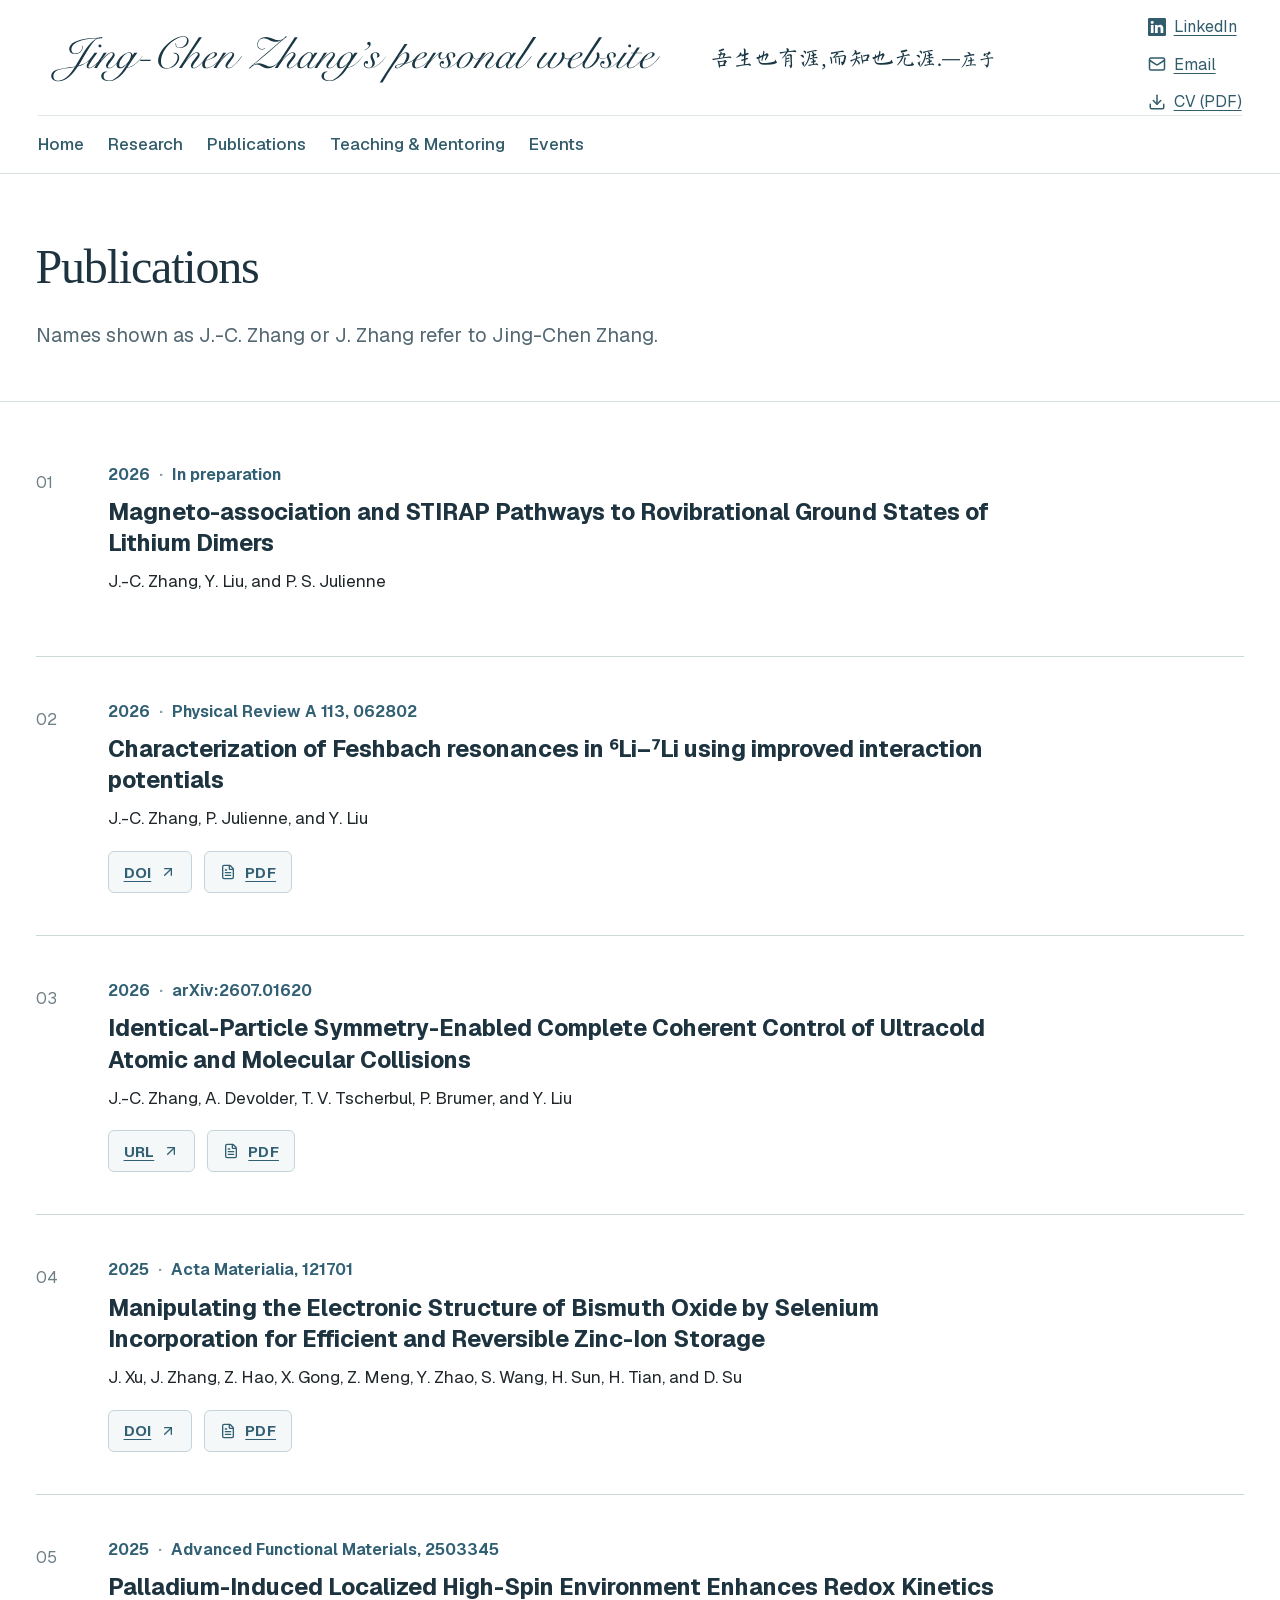
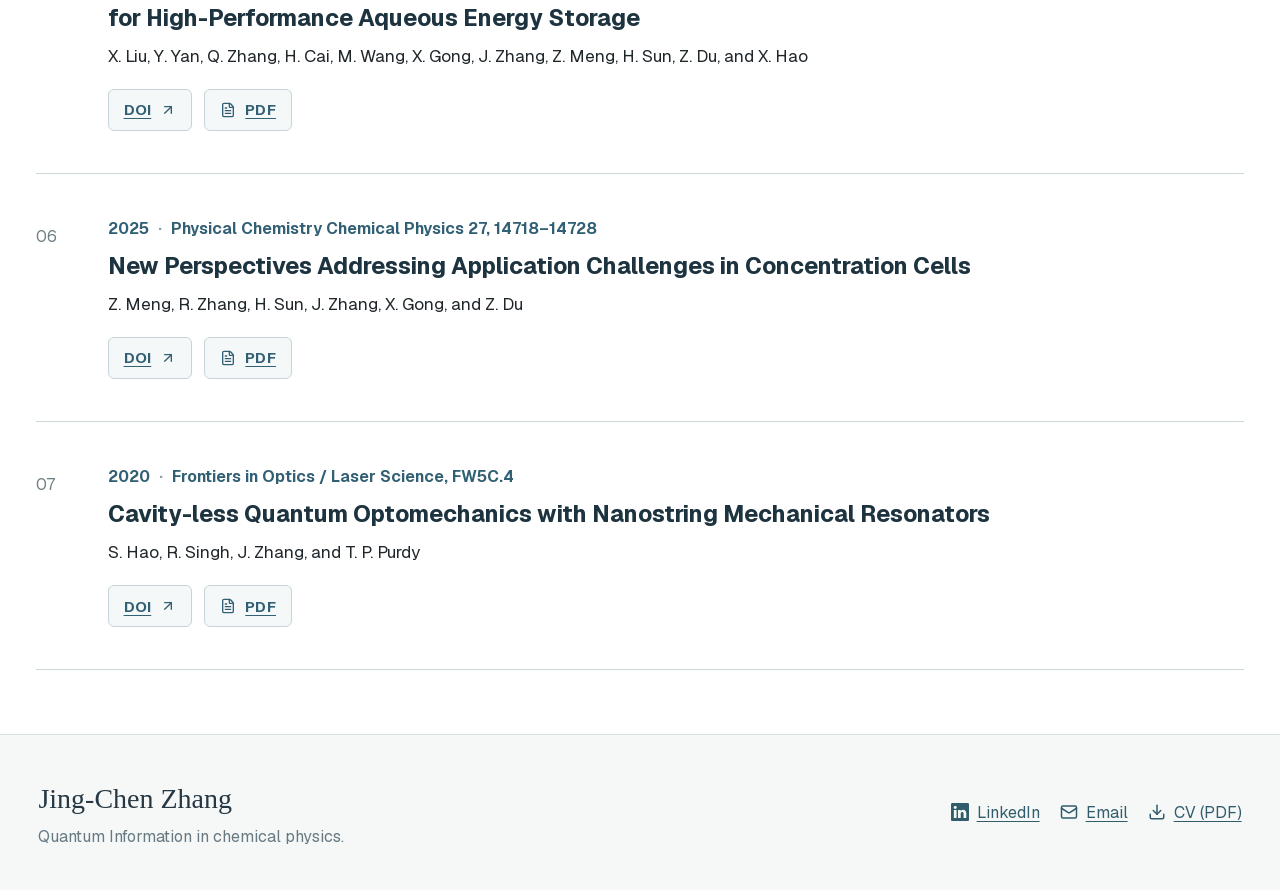
==== commit 587eb1ef: "Publish website from private source" ====
--- a/publications/index.html
+++ b/publications/index.html
@@ -1,2 +1,2 @@
-<!DOCTYPE html><html lang="en"><head><meta charSet="utf-8"/><meta name="viewport" content="width=device-width, initial-scale=1, viewport-fit=cover"/><link rel="preload" href="../jingchen-personal-website-oneline.svg" as="image"/><link rel="stylesheet" href="../_next/static/css/index.LAoy6wUc.css" data-rsc-css-href="../_next/static/css/index.LAoy6wUc.css" data-precedence="vite-rsc/importer-resources"/><title>Publications · Jing-Chen Zhang</title><meta name="description" content="Personal website of Jing-Chen Zhang (Jingchen Zhang, 张京晨), a postdoctoral researcher at NC State (NCSU) and Chemical Physics Ph.D. graduate of the University of Maryland (UMD)."/><meta name="author" content="Jing-Chen Zhang"/><link rel="author" href="https://jingchenzhang.com/"/><meta name="creator" content="Jing-Chen Zhang"/><meta name="robots" content="index, follow"/><meta property="og:title" content="Jing-Chen Zhang&#x27;s personal website | 张京晨"/><meta property="og:description" content="Personal website of Jing-Chen Zhang (Jingchen Zhang, 张京晨), a postdoctoral researcher at NC State (NCSU) and Chemical Physics Ph.D. graduate of the University of Maryland (UMD)."/><meta property="og:url" content="https://jingchenzhang.com"/><meta property="og:site_name" content="Jing-Chen Zhang&#x27;s personal website | 张京晨"/><meta property="og:type" content="website"/><meta property="og:image" content="https://jingchenzhang.com/images/mckeldin-library-banner.jpg"/><meta property="og:image:width" content="4992"/><meta property="og:image:height" content="2809"/><meta property="og:image:alt" content="Jing-Chen Zhang&#x27;s personal website | 张京晨"/><meta name="twitter:card" content="summary_large_image"/><meta name="twitter:title" content="Jing-Chen Zhang&#x27;s personal website | 张京晨"/><meta name="twitter:description" content="Personal website of Jing-Chen Zhang (Jingchen Zhang, 张京晨), a postdoctoral researcher at NC State (NCSU) and Chemical Physics Ph.D. graduate of the University of Maryland (UMD)."/><meta name="twitter:image" content="https://jingchenzhang.com/images/mckeldin-library-banner.jpg"/><link rel="icon" href="../favicon.svg?v=jz"/>
-<link rel="canonical" href="https://jingchenzhang.com/publications/"/></head><body><main class="publications-page"><header class="site-header"><div class="site-brand"><a class="wordmark" href="../" aria-label="Jing-Chen Zhang home"><img class="english-title-script" src="../jingchen-personal-website-oneline.svg" width="760" height="74" alt="Jing-Chen Zhang&#x27;s personal website | 张京晨"/></a><p class="website-label visually-hidden">Jing-Chen Zhang&#x27;s personal website | 张京晨</p><p class="header-motto" lang="zh-Hans">吾生也有涯,而知也无涯.<cite>—庄子</cite></p></div><nav aria-label="Primary navigation"><a href="../">Home</a><a href="../research/" data-nav-subject="research">Research</a><a href="./" data-nav-subject="publications">Publications</a><a href="../teaching/" data-nav-subject="teaching">Teaching &amp; Mentoring</a><a href="../talks/" data-nav-subject="talks">Events</a><a href="../Jing-Chen-Zhang-CV-2026.pdf" target="_blank" rel="noreferrer">CV (PDF)</a></nav><div class="header-social"><a href="https://www.linkedin.com/in/jingchen-zhang" target="_blank" rel="noreferrer" aria-label="Jing-Chen Zhang on LinkedIn"><svg xmlns="http://www.w3.org/2000/svg" width="18" height="18" fill="currentColor" viewBox="0 0 16 16" aria-hidden="true" focusable="false"><path d="M0 1.146C0 .513.526 0 1.175 0h13.65C15.474 0 16 .513 16 1.146v13.708c0 .633-.526 1.146-1.175 1.146H1.175C.526 16 0 15.487 0 14.854zm4.943 12.248V6.169H2.542v7.225zm-1.2-8.212c.837 0 1.358-.554 1.358-1.248-.015-.709-.52-1.248-1.342-1.248S2.4 3.226 2.4 3.934c0 .694.521 1.248 1.327 1.248zm4.908 8.212V9.359c0-.216.016-.432.08-.586.173-.431.568-.878 1.232-.878.869 0 1.216.662 1.216 1.634v3.865h2.401V9.25c0-2.22-1.184-3.252-2.764-3.252-1.274 0-1.845.7-2.165 1.193v.025h-.016l.016-.025V6.169h-2.4c.03.678 0 7.225 0 7.225z"></path></svg><span>LinkedIn</span></a><a href="mailto:jingchen.zhang.phy@gmail.com"><svg xmlns="http://www.w3.org/2000/svg" width="17" height="17" viewBox="0 0 24 24" fill="none" stroke="currentColor" stroke-width="2" stroke-linecap="round" stroke-linejoin="round" class="lucide lucide-mail" aria-hidden="true"><path d="m22 7-8.991 5.727a2 2 0 0 1-2.009 0L2 7"></path><rect x="2" y="4" width="20" height="16" rx="2"></rect></svg><span>Contact</span></a></div></header><section class="publications-intro content-width"><h1>Publications</h1><p>Names shown as J.-C. Zhang or J. Zhang refer to Jing-Chen Zhang.</p></section><section class="publication-list content-width"><article class="publication-row"><div class="publication-number">01</div><div><div class="publication-meta"><span>2026</span><span>In preparation</span></div><h2>Magneto-association and STIRAP Pathways to Rovibrational Ground States of Lithium Dimers</h2><p>J.-C. Zhang, Y. Liu, and P. S. Julienne</p><div class="publication-links"></div></div></article><article class="publication-row"><div class="publication-number">02</div><div><div class="publication-meta"><span>2026</span><span>Physical Review A 113, 062802</span></div><h2>Characterization of Feshbach resonances in ⁶Li–⁷Li using improved interaction potentials</h2><p>J.-C. Zhang, P. Julienne, and Y. Liu</p><div class="publication-links"><a href="https://doi.org/10.1103/p3bm-rpcb" target="_blank" rel="noreferrer">DOI<!-- --> <svg xmlns="http://www.w3.org/2000/svg" width="14" height="14" viewBox="0 0 24 24" fill="none" stroke="currentColor" stroke-width="2" stroke-linecap="round" stroke-linejoin="round" class="lucide lucide-arrow-up-right" aria-hidden="true"><path d="M7 7h10v10"></path><path d="M7 17 17 7"></path></svg></a><a href="../papers/zhang-2026-feshbach-resonances.pdf" target="_blank" rel="noreferrer"><svg xmlns="http://www.w3.org/2000/svg" width="16" height="16" viewBox="0 0 24 24" fill="none" stroke="currentColor" stroke-width="2" stroke-linecap="round" stroke-linejoin="round" class="lucide lucide-file-text" aria-hidden="true"><path d="M6 22a2 2 0 0 1-2-2V4a2 2 0 0 1 2-2h8a2.4 2.4 0 0 1 1.704.706l3.588 3.588A2.4 2.4 0 0 1 20 8v12a2 2 0 0 1-2 2z"></path><path d="M14 2v5a1 1 0 0 0 1 1h5"></path><path d="M10 9H8"></path><path d="M16 13H8"></path><path d="M16 17H8"></path></svg> PDF</a></div></div></article><article class="publication-row"><div class="publication-number">03</div><div><div class="publication-meta"><span>2026</span><span>arXiv:2607.01620</span></div><h2>Identical-Particle Symmetry-Enabled Complete Coherent Control of Ultracold Atomic and Molecular Collisions</h2><p>J.-C. Zhang, A. Devolder, T. V. Tscherbul, P. Brumer, and Y. Liu</p><div class="publication-links"><a href="https://arxiv.org/abs/2607.01620" target="_blank" rel="noreferrer">URL<!-- --> <svg xmlns="http://www.w3.org/2000/svg" width="14" height="14" viewBox="0 0 24 24" fill="none" stroke="currentColor" stroke-width="2" stroke-linecap="round" stroke-linejoin="round" class="lucide lucide-arrow-up-right" aria-hidden="true"><path d="M7 7h10v10"></path><path d="M7 17 17 7"></path></svg></a><a href="../papers/zhang-2026-coherent-control.pdf" target="_blank" rel="noreferrer"><svg xmlns="http://www.w3.org/2000/svg" width="16" height="16" viewBox="0 0 24 24" fill="none" stroke="currentColor" stroke-width="2" stroke-linecap="round" stroke-linejoin="round" class="lucide lucide-file-text" aria-hidden="true"><path d="M6 22a2 2 0 0 1-2-2V4a2 2 0 0 1 2-2h8a2.4 2.4 0 0 1 1.704.706l3.588 3.588A2.4 2.4 0 0 1 20 8v12a2 2 0 0 1-2 2z"></path><path d="M14 2v5a1 1 0 0 0 1 1h5"></path><path d="M10 9H8"></path><path d="M16 13H8"></path><path d="M16 17H8"></path></svg> PDF</a></div></div></article><article class="publication-row"><div class="publication-number">04</div><div><div class="publication-meta"><span>2025</span><span>Acta Materialia, 121701</span></div><h2>Manipulating the Electronic Structure of Bismuth Oxide by Selenium Incorporation for Efficient and Reversible Zinc-Ion Storage</h2><p>J. Xu, J. Zhang, Z. Hao, X. Gong, Z. Meng, Y. Zhao, S. Wang, H. Sun, H. Tian, and D. Su</p><div class="publication-links"><a href="https://doi.org/10.1016/j.actamat.2025.121701" target="_blank" rel="noreferrer">DOI<!-- --> <svg xmlns="http://www.w3.org/2000/svg" width="14" height="14" viewBox="0 0 24 24" fill="none" stroke="currentColor" stroke-width="2" stroke-linecap="round" stroke-linejoin="round" class="lucide lucide-arrow-up-right" aria-hidden="true"><path d="M7 7h10v10"></path><path d="M7 17 17 7"></path></svg></a><a href="../papers/xu-2025-bismuth-oxide.pdf" target="_blank" rel="noreferrer"><svg xmlns="http://www.w3.org/2000/svg" width="16" height="16" viewBox="0 0 24 24" fill="none" stroke="currentColor" stroke-width="2" stroke-linecap="round" stroke-linejoin="round" class="lucide lucide-file-text" aria-hidden="true"><path d="M6 22a2 2 0 0 1-2-2V4a2 2 0 0 1 2-2h8a2.4 2.4 0 0 1 1.704.706l3.588 3.588A2.4 2.4 0 0 1 20 8v12a2 2 0 0 1-2 2z"></path><path d="M14 2v5a1 1 0 0 0 1 1h5"></path><path d="M10 9H8"></path><path d="M16 13H8"></path><path d="M16 17H8"></path></svg> PDF</a></div></div></article><article class="publication-row"><div class="publication-number">05</div><div><div class="publication-meta"><span>2025</span><span>Advanced Functional Materials, 2503345</span></div><h2>Palladium-Induced Localized High-Spin Environment Enhances Redox Kinetics for High-Performance Aqueous Energy Storage</h2><p>X. Liu, Y. Yan, Q. Zhang, H. Cai, M. Wang, X. Gong, J. Zhang, Z. Meng, H. Sun, Z. Du, and X. Hao</p><div class="publication-links"><a href="https://doi.org/10.1002/adfm.202503345" target="_blank" rel="noreferrer">DOI<!-- --> <svg xmlns="http://www.w3.org/2000/svg" width="14" height="14" viewBox="0 0 24 24" fill="none" stroke="currentColor" stroke-width="2" stroke-linecap="round" stroke-linejoin="round" class="lucide lucide-arrow-up-right" aria-hidden="true"><path d="M7 7h10v10"></path><path d="M7 17 17 7"></path></svg></a><a href="../papers/liu-2025-high-spin-energy-storage.pdf" target="_blank" rel="noreferrer"><svg xmlns="http://www.w3.org/2000/svg" width="16" height="16" viewBox="0 0 24 24" fill="none" stroke="currentColor" stroke-width="2" stroke-linecap="round" stroke-linejoin="round" class="lucide lucide-file-text" aria-hidden="true"><path d="M6 22a2 2 0 0 1-2-2V4a2 2 0 0 1 2-2h8a2.4 2.4 0 0 1 1.704.706l3.588 3.588A2.4 2.4 0 0 1 20 8v12a2 2 0 0 1-2 2z"></path><path d="M14 2v5a1 1 0 0 0 1 1h5"></path><path d="M10 9H8"></path><path d="M16 13H8"></path><path d="M16 17H8"></path></svg> PDF</a></div></div></article><article class="publication-row"><div class="publication-number">06</div><div><div class="publication-meta"><span>2025</span><span>Physical Chemistry Chemical Physics 27, 14718–14728</span></div><h2>New Perspectives Addressing Application Challenges in Concentration Cells</h2><p>Z. Meng, R. Zhang, H. Sun, J. Zhang, X. Gong, and Z. Du</p><div class="publication-links"><a href="https://doi.org/10.1039/D5CP01934F" target="_blank" rel="noreferrer">DOI<!-- --> <svg xmlns="http://www.w3.org/2000/svg" width="14" height="14" viewBox="0 0 24 24" fill="none" stroke="currentColor" stroke-width="2" stroke-linecap="round" stroke-linejoin="round" class="lucide lucide-arrow-up-right" aria-hidden="true"><path d="M7 7h10v10"></path><path d="M7 17 17 7"></path></svg></a><a href="../papers/meng-2025-concentration-cells.pdf" target="_blank" rel="noreferrer"><svg xmlns="http://www.w3.org/2000/svg" width="16" height="16" viewBox="0 0 24 24" fill="none" stroke="currentColor" stroke-width="2" stroke-linecap="round" stroke-linejoin="round" class="lucide lucide-file-text" aria-hidden="true"><path d="M6 22a2 2 0 0 1-2-2V4a2 2 0 0 1 2-2h8a2.4 2.4 0 0 1 1.704.706l3.588 3.588A2.4 2.4 0 0 1 20 8v12a2 2 0 0 1-2 2z"></path><path d="M14 2v5a1 1 0 0 0 1 1h5"></path><path d="M10 9H8"></path><path d="M16 13H8"></path><path d="M16 17H8"></path></svg> PDF</a></div></div></article><article class="publication-row"><div class="publication-number">07</div><div><div class="publication-meta"><span>2020</span><span>Frontiers in Optics / Laser Science, FW5C.4</span></div><h2>Cavity-less Quantum Optomechanics with Nanostring Mechanical Resonators</h2><p>S. Hao, R. Singh, J. Zhang, and T. P. Purdy</p><div class="publication-links"><a href="https://doi.org/10.1364/FIO.2020.FW5C.4" target="_blank" rel="noreferrer">DOI<!-- --> <svg xmlns="http://www.w3.org/2000/svg" width="14" height="14" viewBox="0 0 24 24" fill="none" stroke="currentColor" stroke-width="2" stroke-linecap="round" stroke-linejoin="round" class="lucide lucide-arrow-up-right" aria-hidden="true"><path d="M7 7h10v10"></path><path d="M7 17 17 7"></path></svg></a><a href="../papers/hao-2020-cavityless-optomechanics.pdf" target="_blank" rel="noreferrer"><svg xmlns="http://www.w3.org/2000/svg" width="16" height="16" viewBox="0 0 24 24" fill="none" stroke="currentColor" stroke-width="2" stroke-linecap="round" stroke-linejoin="round" class="lucide lucide-file-text" aria-hidden="true"><path d="M6 22a2 2 0 0 1-2-2V4a2 2 0 0 1 2-2h8a2.4 2.4 0 0 1 1.704.706l3.588 3.588A2.4 2.4 0 0 1 20 8v12a2 2 0 0 1-2 2z"></path><path d="M14 2v5a1 1 0 0 0 1 1h5"></path><path d="M10 9H8"></path><path d="M16 13H8"></path><path d="M16 17H8"></path></svg> PDF</a></div></div></article></section><footer><div><strong>Jing-Chen Zhang</strong><span>Quantum Information in chemical physics.</span></div><div class="footer-links"><a href="https://www.linkedin.com/in/jingchen-zhang" target="_blank" rel="noreferrer" aria-label="Jing-Chen Zhang on LinkedIn"><svg xmlns="http://www.w3.org/2000/svg" width="16" height="16" fill="currentColor" viewBox="0 0 16 16" aria-hidden="true" focusable="false"><path d="M0 1.146C0 .513.526 0 1.175 0h13.65C15.474 0 16 .513 16 1.146v13.708c0 .633-.526 1.146-1.175 1.146H1.175C.526 16 0 15.487 0 14.854zm4.943 12.248V6.169H2.542v7.225zm-1.2-8.212c.837 0 1.358-.554 1.358-1.248-.015-.709-.52-1.248-1.342-1.248S2.4 3.226 2.4 3.934c0 .694.521 1.248 1.327 1.248zm4.908 8.212V9.359c0-.216.016-.432.08-.586.173-.431.568-.878 1.232-.878.869 0 1.216.662 1.216 1.634v3.865h2.401V9.25c0-2.22-1.184-3.252-2.764-3.252-1.274 0-1.845.7-2.165 1.193v.025h-.016l.016-.025V6.169h-2.4c.03.678 0 7.225 0 7.225z"></path></svg> LinkedIn</a><a href="mailto:jingchen.zhang.phy@gmail.com"><svg xmlns="http://www.w3.org/2000/svg" width="15" height="15" viewBox="0 0 24 24" fill="none" stroke="currentColor" stroke-width="2" stroke-linecap="round" stroke-linejoin="round" class="lucide lucide-mail" aria-hidden="true"><path d="m22 7-8.991 5.727a2 2 0 0 1-2.009 0L2 7"></path><rect x="2" y="4" width="20" height="16" rx="2"></rect></svg> Email</a><a href="../Jing-Chen-Zhang-CV-2026.pdf" target="_blank" rel="noreferrer"><svg xmlns="http://www.w3.org/2000/svg" width="15" height="15" viewBox="0 0 24 24" fill="none" stroke="currentColor" stroke-width="2" stroke-linecap="round" stroke-linejoin="round" class="lucide lucide-download" aria-hidden="true"><path d="M12 15V3"></path><path d="M21 15v4a2 2 0 0 1-2 2H5a2 2 0 0 1-2-2v-4"></path><path d="m7 10 5 5 5-5"></path></svg> CV (PDF)</a></div></footer></main><script data-owner-analytics type="module" src="https://static.cloudflareinsights.com/beacon.min.js" data-cf-beacon='{"token":"21d9a593dcea431090efbbdfda2f0b38"}'></script></body></html>+<!DOCTYPE html><html lang="en"><head><meta charSet="utf-8"/><meta name="viewport" content="width=device-width, initial-scale=1, viewport-fit=cover"/><link rel="preload" href="../jingchen-personal-website-oneline.svg" as="image"/><link rel="stylesheet" href="../_next/static/css/index.DDbt_9dZ.css" data-rsc-css-href="../_next/static/css/index.DDbt_9dZ.css" data-precedence="vite-rsc/importer-resources"/><title>Publications · Jing-Chen Zhang</title><meta name="description" content="Personal website of Jing-Chen Zhang (Jingchen Zhang, 张京晨), a postdoctoral researcher at NC State (NCSU) and Chemical Physics Ph.D. graduate of the University of Maryland (UMD)."/><meta name="author" content="Jing-Chen Zhang"/><link rel="author" href="https://jingchenzhang.com/"/><meta name="creator" content="Jing-Chen Zhang"/><meta name="robots" content="index, follow"/><meta property="og:title" content="Jing-Chen Zhang&#x27;s personal website | 张京晨"/><meta property="og:description" content="Personal website of Jing-Chen Zhang (Jingchen Zhang, 张京晨), a postdoctoral researcher at NC State (NCSU) and Chemical Physics Ph.D. graduate of the University of Maryland (UMD)."/><meta property="og:url" content="https://jingchenzhang.com"/><meta property="og:site_name" content="Jing-Chen Zhang&#x27;s personal website | 张京晨"/><meta property="og:type" content="website"/><meta property="og:image" content="https://jingchenzhang.com/images/mckeldin-library-banner.jpg"/><meta property="og:image:width" content="4992"/><meta property="og:image:height" content="2809"/><meta property="og:image:alt" content="Jing-Chen Zhang&#x27;s personal website | 张京晨"/><meta name="twitter:card" content="summary_large_image"/><meta name="twitter:title" content="Jing-Chen Zhang&#x27;s personal website | 张京晨"/><meta name="twitter:description" content="Personal website of Jing-Chen Zhang (Jingchen Zhang, 张京晨), a postdoctoral researcher at NC State (NCSU) and Chemical Physics Ph.D. graduate of the University of Maryland (UMD)."/><meta name="twitter:image" content="https://jingchenzhang.com/images/mckeldin-library-banner.jpg"/><link rel="icon" href="../favicon.svg?v=jz"/>
+<link rel="canonical" href="https://jingchenzhang.com/publications/"/></head><body><main class="publications-page"><header class="site-header"><div class="site-brand"><a class="wordmark" href="../" aria-label="Jing-Chen Zhang home"><img class="english-title-script" src="../jingchen-personal-website-oneline.svg" width="760" height="74" alt="Jing-Chen Zhang&#x27;s personal website | 张京晨"/></a><p class="website-label visually-hidden">Jing-Chen Zhang&#x27;s personal website | 张京晨</p><p class="header-motto" lang="zh-Hans">吾生也有涯,而知也无涯.<cite>—庄子</cite></p></div><nav aria-label="Primary navigation"><a href="../">Home</a><a href="../research/" data-nav-subject="research">Research</a><a href="./" data-nav-subject="publications">Publications</a><a href="../teaching/" data-nav-subject="teaching">Teaching &amp; Mentoring</a><a href="../talks/" data-nav-subject="talks">Events</a></nav><div class="header-social"><a class="contact-link" href="https://www.linkedin.com/in/jingchen-zhang" target="_blank" rel="noreferrer" aria-label="Jing-Chen Zhang on LinkedIn"><svg xmlns="http://www.w3.org/2000/svg" width="18" height="18" fill="currentColor" viewBox="0 0 16 16" aria-hidden="true" focusable="false"><path d="M0 1.146C0 .513.526 0 1.175 0h13.65C15.474 0 16 .513 16 1.146v13.708c0 .633-.526 1.146-1.175 1.146H1.175C.526 16 0 15.487 0 14.854zm4.943 12.248V6.169H2.542v7.225zm-1.2-8.212c.837 0 1.358-.554 1.358-1.248-.015-.709-.52-1.248-1.342-1.248S2.4 3.226 2.4 3.934c0 .694.521 1.248 1.327 1.248zm4.908 8.212V9.359c0-.216.016-.432.08-.586.173-.431.568-.878 1.232-.878.869 0 1.216.662 1.216 1.634v3.865h2.401V9.25c0-2.22-1.184-3.252-2.764-3.252-1.274 0-1.845.7-2.165 1.193v.025h-.016l.016-.025V6.169h-2.4c.03.678 0 7.225 0 7.225z"></path></svg><span>LinkedIn</span></a><a class="contact-link" href="mailto:jingchen.zhang.phy@gmail.com" aria-label="Email Jing-Chen Zhang"><svg xmlns="http://www.w3.org/2000/svg" width="18" height="18" viewBox="0 0 24 24" fill="none" stroke="currentColor" stroke-width="2" stroke-linecap="round" stroke-linejoin="round" class="lucide lucide-mail" aria-hidden="true"><path d="m22 7-8.991 5.727a2 2 0 0 1-2.009 0L2 7"></path><rect x="2" y="4" width="20" height="16" rx="2"></rect></svg><span>Email</span></a><a class="contact-link" href="../Jing-Chen-Zhang-CV-2026.pdf" target="_blank" rel="noreferrer" aria-label="Jing-Chen Zhang&#x27;s CV (PDF)"><svg xmlns="http://www.w3.org/2000/svg" width="18" height="18" viewBox="0 0 24 24" fill="none" stroke="currentColor" stroke-width="2" stroke-linecap="round" stroke-linejoin="round" class="lucide lucide-download" aria-hidden="true"><path d="M12 15V3"></path><path d="M21 15v4a2 2 0 0 1-2 2H5a2 2 0 0 1-2-2v-4"></path><path d="m7 10 5 5 5-5"></path></svg><span>CV (PDF)</span></a></div></header><section class="publications-intro content-width"><h1>Publications</h1><p>Names shown as J.-C. Zhang or J. Zhang refer to Jing-Chen Zhang.</p></section><section class="publication-list content-width"><article class="publication-row"><div class="publication-number">01</div><div><div class="publication-meta"><span>2026</span><span>In preparation</span></div><h2>Magneto-association and STIRAP Pathways to Rovibrational Ground States of Lithium Dimers</h2><p>J.-C. Zhang, Y. Liu, and P. S. Julienne</p><div class="publication-links"></div></div></article><article class="publication-row"><div class="publication-number">02</div><div><div class="publication-meta"><span>2026</span><span>Physical Review A 113, 062802</span></div><h2>Characterization of Feshbach resonances in ⁶Li–⁷Li using improved interaction potentials</h2><p>J.-C. Zhang, P. Julienne, and Y. Liu</p><div class="publication-links"><a href="https://doi.org/10.1103/p3bm-rpcb" target="_blank" rel="noreferrer">DOI<!-- --> <svg xmlns="http://www.w3.org/2000/svg" width="14" height="14" viewBox="0 0 24 24" fill="none" stroke="currentColor" stroke-width="2" stroke-linecap="round" stroke-linejoin="round" class="lucide lucide-arrow-up-right" aria-hidden="true"><path d="M7 7h10v10"></path><path d="M7 17 17 7"></path></svg></a><a href="../papers/zhang-2026-feshbach-resonances.pdf" target="_blank" rel="noreferrer"><svg xmlns="http://www.w3.org/2000/svg" width="16" height="16" viewBox="0 0 24 24" fill="none" stroke="currentColor" stroke-width="2" stroke-linecap="round" stroke-linejoin="round" class="lucide lucide-file-text" aria-hidden="true"><path d="M6 22a2 2 0 0 1-2-2V4a2 2 0 0 1 2-2h8a2.4 2.4 0 0 1 1.704.706l3.588 3.588A2.4 2.4 0 0 1 20 8v12a2 2 0 0 1-2 2z"></path><path d="M14 2v5a1 1 0 0 0 1 1h5"></path><path d="M10 9H8"></path><path d="M16 13H8"></path><path d="M16 17H8"></path></svg> PDF</a></div></div></article><article class="publication-row"><div class="publication-number">03</div><div><div class="publication-meta"><span>2026</span><span>arXiv:2607.01620</span></div><h2>Identical-Particle Symmetry-Enabled Complete Coherent Control of Ultracold Atomic and Molecular Collisions</h2><p>J.-C. Zhang, A. Devolder, T. V. Tscherbul, P. Brumer, and Y. Liu</p><div class="publication-links"><a href="https://arxiv.org/abs/2607.01620" target="_blank" rel="noreferrer">URL<!-- --> <svg xmlns="http://www.w3.org/2000/svg" width="14" height="14" viewBox="0 0 24 24" fill="none" stroke="currentColor" stroke-width="2" stroke-linecap="round" stroke-linejoin="round" class="lucide lucide-arrow-up-right" aria-hidden="true"><path d="M7 7h10v10"></path><path d="M7 17 17 7"></path></svg></a><a href="../papers/zhang-2026-coherent-control.pdf" target="_blank" rel="noreferrer"><svg xmlns="http://www.w3.org/2000/svg" width="16" height="16" viewBox="0 0 24 24" fill="none" stroke="currentColor" stroke-width="2" stroke-linecap="round" stroke-linejoin="round" class="lucide lucide-file-text" aria-hidden="true"><path d="M6 22a2 2 0 0 1-2-2V4a2 2 0 0 1 2-2h8a2.4 2.4 0 0 1 1.704.706l3.588 3.588A2.4 2.4 0 0 1 20 8v12a2 2 0 0 1-2 2z"></path><path d="M14 2v5a1 1 0 0 0 1 1h5"></path><path d="M10 9H8"></path><path d="M16 13H8"></path><path d="M16 17H8"></path></svg> PDF</a></div></div></article><article class="publication-row"><div class="publication-number">04</div><div><div class="publication-meta"><span>2025</span><span>Acta Materialia, 121701</span></div><h2>Manipulating the Electronic Structure of Bismuth Oxide by Selenium Incorporation for Efficient and Reversible Zinc-Ion Storage</h2><p>J. Xu, J. Zhang, Z. Hao, X. Gong, Z. Meng, Y. Zhao, S. Wang, H. Sun, H. Tian, and D. Su</p><div class="publication-links"><a href="https://doi.org/10.1016/j.actamat.2025.121701" target="_blank" rel="noreferrer">DOI<!-- --> <svg xmlns="http://www.w3.org/2000/svg" width="14" height="14" viewBox="0 0 24 24" fill="none" stroke="currentColor" stroke-width="2" stroke-linecap="round" stroke-linejoin="round" class="lucide lucide-arrow-up-right" aria-hidden="true"><path d="M7 7h10v10"></path><path d="M7 17 17 7"></path></svg></a><a href="../papers/xu-2025-bismuth-oxide.pdf" target="_blank" rel="noreferrer"><svg xmlns="http://www.w3.org/2000/svg" width="16" height="16" viewBox="0 0 24 24" fill="none" stroke="currentColor" stroke-width="2" stroke-linecap="round" stroke-linejoin="round" class="lucide lucide-file-text" aria-hidden="true"><path d="M6 22a2 2 0 0 1-2-2V4a2 2 0 0 1 2-2h8a2.4 2.4 0 0 1 1.704.706l3.588 3.588A2.4 2.4 0 0 1 20 8v12a2 2 0 0 1-2 2z"></path><path d="M14 2v5a1 1 0 0 0 1 1h5"></path><path d="M10 9H8"></path><path d="M16 13H8"></path><path d="M16 17H8"></path></svg> PDF</a></div></div></article><article class="publication-row"><div class="publication-number">05</div><div><div class="publication-meta"><span>2025</span><span>Advanced Functional Materials, 2503345</span></div><h2>Palladium-Induced Localized High-Spin Environment Enhances Redox Kinetics for High-Performance Aqueous Energy Storage</h2><p>X. Liu, Y. Yan, Q. Zhang, H. Cai, M. Wang, X. Gong, J. Zhang, Z. Meng, H. Sun, Z. Du, and X. Hao</p><div class="publication-links"><a href="https://doi.org/10.1002/adfm.202503345" target="_blank" rel="noreferrer">DOI<!-- --> <svg xmlns="http://www.w3.org/2000/svg" width="14" height="14" viewBox="0 0 24 24" fill="none" stroke="currentColor" stroke-width="2" stroke-linecap="round" stroke-linejoin="round" class="lucide lucide-arrow-up-right" aria-hidden="true"><path d="M7 7h10v10"></path><path d="M7 17 17 7"></path></svg></a><a href="../papers/liu-2025-high-spin-energy-storage.pdf" target="_blank" rel="noreferrer"><svg xmlns="http://www.w3.org/2000/svg" width="16" height="16" viewBox="0 0 24 24" fill="none" stroke="currentColor" stroke-width="2" stroke-linecap="round" stroke-linejoin="round" class="lucide lucide-file-text" aria-hidden="true"><path d="M6 22a2 2 0 0 1-2-2V4a2 2 0 0 1 2-2h8a2.4 2.4 0 0 1 1.704.706l3.588 3.588A2.4 2.4 0 0 1 20 8v12a2 2 0 0 1-2 2z"></path><path d="M14 2v5a1 1 0 0 0 1 1h5"></path><path d="M10 9H8"></path><path d="M16 13H8"></path><path d="M16 17H8"></path></svg> PDF</a></div></div></article><article class="publication-row"><div class="publication-number">06</div><div><div class="publication-meta"><span>2025</span><span>Physical Chemistry Chemical Physics 27, 14718–14728</span></div><h2>New Perspectives Addressing Application Challenges in Concentration Cells</h2><p>Z. Meng, R. Zhang, H. Sun, J. Zhang, X. Gong, and Z. Du</p><div class="publication-links"><a href="https://doi.org/10.1039/D5CP01934F" target="_blank" rel="noreferrer">DOI<!-- --> <svg xmlns="http://www.w3.org/2000/svg" width="14" height="14" viewBox="0 0 24 24" fill="none" stroke="currentColor" stroke-width="2" stroke-linecap="round" stroke-linejoin="round" class="lucide lucide-arrow-up-right" aria-hidden="true"><path d="M7 7h10v10"></path><path d="M7 17 17 7"></path></svg></a><a href="../papers/meng-2025-concentration-cells.pdf" target="_blank" rel="noreferrer"><svg xmlns="http://www.w3.org/2000/svg" width="16" height="16" viewBox="0 0 24 24" fill="none" stroke="currentColor" stroke-width="2" stroke-linecap="round" stroke-linejoin="round" class="lucide lucide-file-text" aria-hidden="true"><path d="M6 22a2 2 0 0 1-2-2V4a2 2 0 0 1 2-2h8a2.4 2.4 0 0 1 1.704.706l3.588 3.588A2.4 2.4 0 0 1 20 8v12a2 2 0 0 1-2 2z"></path><path d="M14 2v5a1 1 0 0 0 1 1h5"></path><path d="M10 9H8"></path><path d="M16 13H8"></path><path d="M16 17H8"></path></svg> PDF</a></div></div></article><article class="publication-row"><div class="publication-number">07</div><div><div class="publication-meta"><span>2020</span><span>Frontiers in Optics / Laser Science, FW5C.4</span></div><h2>Cavity-less Quantum Optomechanics with Nanostring Mechanical Resonators</h2><p>S. Hao, R. Singh, J. Zhang, and T. P. Purdy</p><div class="publication-links"><a href="https://doi.org/10.1364/FIO.2020.FW5C.4" target="_blank" rel="noreferrer">DOI<!-- --> <svg xmlns="http://www.w3.org/2000/svg" width="14" height="14" viewBox="0 0 24 24" fill="none" stroke="currentColor" stroke-width="2" stroke-linecap="round" stroke-linejoin="round" class="lucide lucide-arrow-up-right" aria-hidden="true"><path d="M7 7h10v10"></path><path d="M7 17 17 7"></path></svg></a><a href="../papers/hao-2020-cavityless-optomechanics.pdf" target="_blank" rel="noreferrer"><svg xmlns="http://www.w3.org/2000/svg" width="16" height="16" viewBox="0 0 24 24" fill="none" stroke="currentColor" stroke-width="2" stroke-linecap="round" stroke-linejoin="round" class="lucide lucide-file-text" aria-hidden="true"><path d="M6 22a2 2 0 0 1-2-2V4a2 2 0 0 1 2-2h8a2.4 2.4 0 0 1 1.704.706l3.588 3.588A2.4 2.4 0 0 1 20 8v12a2 2 0 0 1-2 2z"></path><path d="M14 2v5a1 1 0 0 0 1 1h5"></path><path d="M10 9H8"></path><path d="M16 13H8"></path><path d="M16 17H8"></path></svg> PDF</a></div></div></article></section><footer><div><strong>Jing-Chen Zhang</strong><span>Quantum Information in chemical physics.</span></div><div class="footer-links"><a class="contact-link" href="https://www.linkedin.com/in/jingchen-zhang" target="_blank" rel="noreferrer" aria-label="Jing-Chen Zhang on LinkedIn"><svg xmlns="http://www.w3.org/2000/svg" width="18" height="18" fill="currentColor" viewBox="0 0 16 16" aria-hidden="true" focusable="false"><path d="M0 1.146C0 .513.526 0 1.175 0h13.65C15.474 0 16 .513 16 1.146v13.708c0 .633-.526 1.146-1.175 1.146H1.175C.526 16 0 15.487 0 14.854zm4.943 12.248V6.169H2.542v7.225zm-1.2-8.212c.837 0 1.358-.554 1.358-1.248-.015-.709-.52-1.248-1.342-1.248S2.4 3.226 2.4 3.934c0 .694.521 1.248 1.327 1.248zm4.908 8.212V9.359c0-.216.016-.432.08-.586.173-.431.568-.878 1.232-.878.869 0 1.216.662 1.216 1.634v3.865h2.401V9.25c0-2.22-1.184-3.252-2.764-3.252-1.274 0-1.845.7-2.165 1.193v.025h-.016l.016-.025V6.169h-2.4c.03.678 0 7.225 0 7.225z"></path></svg><span>LinkedIn</span></a><a class="contact-link" href="mailto:jingchen.zhang.phy@gmail.com" aria-label="Email Jing-Chen Zhang"><svg xmlns="http://www.w3.org/2000/svg" width="18" height="18" viewBox="0 0 24 24" fill="none" stroke="currentColor" stroke-width="2" stroke-linecap="round" stroke-linejoin="round" class="lucide lucide-mail" aria-hidden="true"><path d="m22 7-8.991 5.727a2 2 0 0 1-2.009 0L2 7"></path><rect x="2" y="4" width="20" height="16" rx="2"></rect></svg><span>Email</span></a><a class="contact-link" href="../Jing-Chen-Zhang-CV-2026.pdf" target="_blank" rel="noreferrer" aria-label="Jing-Chen Zhang&#x27;s CV (PDF)"><svg xmlns="http://www.w3.org/2000/svg" width="18" height="18" viewBox="0 0 24 24" fill="none" stroke="currentColor" stroke-width="2" stroke-linecap="round" stroke-linejoin="round" class="lucide lucide-download" aria-hidden="true"><path d="M12 15V3"></path><path d="M21 15v4a2 2 0 0 1-2 2H5a2 2 0 0 1-2-2v-4"></path><path d="m7 10 5 5 5-5"></path></svg><span>CV (PDF)</span></a></div></footer></main><script data-owner-analytics type="module" src="https://static.cloudflareinsights.com/beacon.min.js" data-cf-beacon='{"token":"21d9a593dcea431090efbbdfda2f0b38"}'></script></body></html>
--- a/_next/static/css/index.DDbt_9dZ.css
+++ b/_next/static/css/index.DDbt_9dZ.css
@@ -0,0 +1 @@
+@font-face{font-family:Geist;font-style:normal;font-weight:100 900;font-display:swap;src:url(../../../fonts/geist-ff2310f5.woff2)format("woff2");unicode-range:U+460-52F,U+1C80-1C8A,U+20B4,U+2DE0-2DFF,U+A640-A69F,U+FE2E-FE2F}@font-face{font-family:Geist;font-style:normal;font-weight:100 900;font-display:swap;src:url(../../../fonts/geist-875ccdd4.woff2)format("woff2");unicode-range:U+301,U+400-45F,U+490-491,U+4B0-4B1,U+2116}@font-face{font-family:Geist;font-style:normal;font-weight:100 900;font-display:swap;src:url(../../../fonts/geist-52306abf.woff2)format("woff2");unicode-range:U+102-103,U+110-111,U+128-129,U+168-169,U+1A0-1A1,U+1AF-1B0,U+300-301,U+303-304,U+308-309,U+323,U+329,U+1EA0-1EF9,U+20AB}@font-face{font-family:Geist;font-style:normal;font-weight:100 900;font-display:swap;src:url(../../../fonts/geist-001175b1.woff2)format("woff2");unicode-range:U+100-2BA,U+2BD-2C5,U+2C7-2CC,U+2CE-2D7,U+2DD-2FF,U+304,U+308,U+329,U+1D00-1DBF,U+1E00-1E9F,U+1EF2-1EFF,U+2020,U+20A0-20AB,U+20AD-20C0,U+2113,U+2C60-2C7F,U+A720-A7FF}@font-face{font-family:Geist;font-style:normal;font-weight:100 900;font-display:swap;src:url(../../../fonts/geist-98bbbccb.woff2)format("woff2");unicode-range:U+??,U+131,U+152-153,U+2BB-2BC,U+2C6,U+2DA,U+2DC,U+304,U+308,U+329,U+2000-206F,U+20AC,U+2122,U+2191,U+2193,U+2212,U+2215,U+FEFF,U+FFFD}@font-face{font-family:Geist Mono;font-style:normal;font-weight:100 900;font-display:swap;src:url(../../../fonts/geist-mono-f6b33328.woff2)format("woff2");unicode-range:U+460-52F,U+1C80-1C8A,U+20B4,U+2DE0-2DFF,U+A640-A69F,U+FE2E-FE2F}@font-face{font-family:Geist Mono;font-style:normal;font-weight:100 900;font-display:swap;src:url(../../../fonts/geist-mono-44e03052.woff2)format("woff2");unicode-range:U+301,U+400-45F,U+490-491,U+4B0-4B1,U+2116}@font-face{font-family:Geist Mono;font-style:normal;font-weight:100 900;font-display:swap;src:url(../../../fonts/geist-mono-0638449e.woff2)format("woff2");unicode-range:U+2000-2001,U+2004-2008,U+200A,U+23B8-23BD,U+2500-259F}@font-face{font-family:Geist Mono;font-style:normal;font-weight:100 900;font-display:swap;src:url(../../../fonts/geist-mono-971fb274.woff2)format("woff2");unicode-range:U+102-103,U+110-111,U+128-129,U+168-169,U+1A0-1A1,U+1AF-1B0,U+300-301,U+303-304,U+308-309,U+323,U+329,U+1EA0-1EF9,U+20AB}@font-face{font-family:Geist Mono;font-style:normal;font-weight:100 900;font-display:swap;src:url(../../../fonts/geist-mono-44745446.woff2)format("woff2");unicode-range:U+100-2BA,U+2BD-2C5,U+2C7-2CC,U+2CE-2D7,U+2DD-2FF,U+304,U+308,U+329,U+1D00-1DBF,U+1E00-1E9F,U+1EF2-1EFF,U+2020,U+20A0-20AB,U+20AD-20C0,U+2113,U+2C60-2C7F,U+A720-A7FF}@font-face{font-family:Geist Mono;font-style:normal;font-weight:100 900;font-display:swap;src:url(../../../fonts/geist-mono-013b2f2f.woff2)format("woff2");unicode-range:U+??,U+131,U+152-153,U+2BB-2BC,U+2C6,U+2DA,U+2DC,U+304,U+308,U+329,U+2000-206F,U+20AC,U+2122,U+2191,U+2193,U+2212,U+2215,U+FEFF,U+FFFD}:root{--font-geist-sans:"Geist";--font-geist-mono:"Geist Mono"}@layer theme{:root,:host{--spacing:.25rem;--default-transition-duration:.15s;--default-transition-timing-function:cubic-bezier(.4, 0, .2, 1);--default-font-family:var(--font-geist-sans);--default-mono-font-family:var(--font-geist-mono)}}@layer base{*,:after,:before{box-sizing:border-box;border:0 solid;margin:0;padding:0}::backdrop{box-sizing:border-box;border:0 solid;margin:0;padding:0}::file-selector-button{box-sizing:border-box;border:0 solid;margin:0;padding:0}html,:host{-webkit-text-size-adjust:100%;tab-size:4;line-height:1.5;font-family:var(--default-font-family,ui-sans-serif, system-ui, sans-serif, "Apple Color Emoji", "Segoe UI Emoji", "Segoe UI Symbol", "Noto Color Emoji");font-feature-settings:var(--default-font-feature-settings,normal);font-variation-settings:var(--default-font-variation-settings,normal);-webkit-tap-highlight-color:transparent}hr{height:0;color:inherit;border-top-width:1px}abbr:where([title]){-webkit-text-decoration:underline dotted;text-decoration:underline dotted}h1,h2,h3,h4,h5,h6{font-size:inherit;font-weight:inherit}a{color:inherit;-webkit-text-decoration:inherit;-webkit-text-decoration:inherit;-webkit-text-decoration:inherit;-webkit-text-decoration:inherit;text-decoration:inherit}b,strong{font-weight:bolder}code,kbd,samp,pre{font-family:var(--default-mono-font-family,ui-monospace, SFMono-Regular, Menlo, Monaco, Consolas, "Liberation Mono", "Courier New", monospace);font-feature-settings:var(--default-mono-font-feature-settings,normal);font-variation-settings:var(--default-mono-font-variation-settings,normal);font-size:1em}small{font-size:80%}sub,sup{vertical-align:baseline;font-size:75%;line-height:0;position:relative}sub{bottom:-.25em}sup{top:-.5em}table{text-indent:0;border-color:inherit;border-collapse:collapse}:-moz-focusring{outline:auto}progress{vertical-align:baseline}summary{display:list-item}ol,ul,menu{list-style:none}img,svg,video,canvas,audio,iframe,embed,object{vertical-align:middle;display:block}img,video{max-width:100%;height:auto}button,input,select,optgroup,textarea{font:inherit;font-feature-settings:inherit;font-variation-settings:inherit;letter-spacing:inherit;color:inherit;opacity:1;background-color:#0000;border-radius:0}::file-selector-button{font:inherit;font-feature-settings:inherit;font-variation-settings:inherit;letter-spacing:inherit;color:inherit;opacity:1;background-color:#0000;border-radius:0}:where(select:is([multiple],[size])) optgroup{font-weight:bolder}:where(select:is([multiple],[size])) optgroup option{padding-inline-start:20px}::file-selector-button{margin-inline-end:4px}::placeholder{opacity:1}@supports (not ((-webkit-appearance:-apple-pay-button))) or (contain-intrinsic-size:1px){::placeholder{color:currentColor}@supports (color:color-mix(in lab, red, red)){::placeholder{color:color-mix(in oklab, currentcolor 50%, transparent)}}}textarea{resize:vertical}::-webkit-search-decoration{-webkit-appearance:none}::-webkit-date-and-time-value{min-height:1lh;text-align:inherit}::-webkit-datetime-edit{display:inline-flex}::-webkit-datetime-edit-fields-wrapper{padding:0}::-webkit-datetime-edit{padding-block:0}::-webkit-datetime-edit-year-field{padding-block:0}::-webkit-datetime-edit-month-field{padding-block:0}::-webkit-datetime-edit-day-field{padding-block:0}::-webkit-datetime-edit-hour-field{padding-block:0}::-webkit-datetime-edit-minute-field{padding-block:0}::-webkit-datetime-edit-second-field{padding-block:0}::-webkit-datetime-edit-millisecond-field{padding-block:0}::-webkit-datetime-edit-meridiem-field{padding-block:0}::-webkit-calendar-picker-indicator{line-height:1}:-moz-ui-invalid{box-shadow:none}button,input:where([type=button],[type=reset],[type=submit]){-webkit-appearance:button;appearance:button}::file-selector-button{-webkit-appearance:button;appearance:button}::-webkit-inner-spin-button{height:auto}::-webkit-outer-spin-button{height:auto}[hidden]:where(:not([hidden=until-found])){display:none!important}}@layer components;@layer utilities{.collapse{visibility:collapse}.visible{visibility:visible}.relative{position:relative}.static{position:static}.start{inset-inline-start:var(--spacing)}.container{width:100%}@media (min-width:40rem){.container{max-width:40rem}}@media (min-width:48rem){.container{max-width:48rem}}@media (min-width:64rem){.container{max-width:64rem}}@media (min-width:80rem){.container{max-width:80rem}}@media (min-width:96rem){.container{max-width:96rem}}.block{display:block}.contents{display:contents}.hidden{display:none}.inline{display:inline}.grow{flex-grow:1}.transition{transition-property:color,background-color,border-color,outline-color,text-decoration-color,fill,stroke,--tw-gradient-from,--tw-gradient-via,--tw-gradient-to,opacity,box-shadow,transform,translate,scale,rotate,filter,-webkit-backdrop-filter,backdrop-filter,display,content-visibility,overlay,pointer-events;transition-timing-function:var(--tw-ease,var(--default-transition-timing-function));transition-duration:var(--tw-duration,var(--default-transition-duration))}}:root{--background:#f4f7f6;--foreground:#101927;--card:#fff;--card-foreground:#101927;--primary:#0a5369;--primary-foreground:#f9ffff;--secondary:#d9eef0;--secondary-foreground:#163541;--muted:#e9efee;--muted-foreground:#53636a;--accent:#ed6a4b;--accent-foreground:#fff;--border:#cbd8d7;--ring:#17a6b7;--radius:.55rem;--navy:#071825;--cyan:#50d5dc;--paper:#f4f7f6;--ink-muted:#607078}.dark{--background:#071825;--foreground:#effafa;--card:#0d2531;--card-foreground:#effafa;--primary:#50d5dc;--primary-foreground:#071825;--secondary:#163440;--secondary-foreground:#effafa;--muted:#17303b;--muted-foreground:#abc2c5;--accent:#ff8568;--accent-foreground:#071825;--border:#294552;--ring:#50d5dc}*{box-sizing:border-box}html{scroll-behavior:smooth}body{background:var(--paper);color:var(--foreground);font-family:var(--font-geist-sans), Arial, sans-serif;margin:0;font-size:16px;line-height:1.65}a{color:inherit;text-decoration:none}.site-header{grid-template-columns:1fr auto 1fr;align-items:center;max-width:1280px;min-height:82px;margin:0 auto;padding:0 36px;display:grid}.site-brand{align-items:center;gap:clamp(22px,3vw,48px);min-width:0;display:flex}@font-face{font-family:Zhuangzi Liuti;src:url(../../../fonts/zhuangzi-liuti.ttf)format("truetype");font-display:swap}.header-motto{color:#193744;white-space:nowrap;margin:0;font-family:Zhuangzi Liuti,serif;font-size:clamp(18px,1.7vw,28px);line-height:1.5}.header-motto cite{font-size:.85em;font-style:normal}.wordmark{align-items:center;gap:10px;width:max-content;display:flex}.wordmark img{flex-shrink:0;display:block}.wordmark-name{color:#193744;letter-spacing:-.025em;white-space:nowrap;flex-direction:column;font-family:Georgia,Times New Roman,serif;font-size:1rem;font-weight:400;line-height:1.3;display:flex}.wordmark-chinese{color:#647a84;letter-spacing:.24em;margin-top:3px;font-family:Songti SC,Noto Serif CJK SC,SimSun,serif;font-size:.75rem}.wordmark:focus-visible{outline-offset:5px;outline:2px solid #315f73}.site-header nav{gap:28px;display:flex}.site-header nav a{color:#354650;font-size:.88rem;font-weight:560}.site-header nav a:hover{color:var(--primary)}.header-contact{justify-self:end;align-items:center;gap:8px;font-size:.88rem;font-weight:650;display:flex}.hero-shell{background:var(--navy);color:#eefafa;grid-template-columns:minmax(0,1.2fr) minmax(360px,.8fr);min-height:600px;display:grid;position:relative;overflow:hidden}.hero-shell:before{content:"";pointer-events:none;background-image:linear-gradient(#50d5dc0b 1px,#0000 1px),linear-gradient(90deg,#50d5dc0b 1px,#0000 1px);background-size:48px 48px;position:absolute;inset:0}.hero-copy{z-index:1;align-self:center;padding:82px 48px 82px max(48px,50vw - 604px);position:relative}.eyebrow{color:#148394;font-family:var(--font-geist-mono), monospace;letter-spacing:.12em;text-transform:uppercase;margin:0 0 18px;font-size:.75rem;font-weight:700}.hero-copy .eyebrow{color:var(--cyan)}.hero-copy h1{letter-spacing:-.055em;max-width:750px;margin:0;font-family:Georgia,Times New Roman,serif;font-size:clamp(3.7rem,7vw,6.4rem);font-weight:400;line-height:.94}.hero-copy h1 span{color:#9cb5bc;font-family:var(--font-geist-sans), sans-serif;letter-spacing:.14em;margin-top:22px;font-size:.26em;font-weight:500;display:block}.hero-lede{color:#bdced1;max-width:680px;margin:34px 0;font-size:clamp(1.05rem,1.5vw,1.28rem);line-height:1.65}.hero-actions{flex-wrap:wrap;gap:12px;display:flex}.button{border:1px solid #ffffff3d;border-radius:4px;align-items:center;gap:8px;padding:11px 16px;font-size:.88rem;font-weight:680;display:inline-flex}.button-primary{background:var(--cyan);border-color:var(--cyan);color:var(--navy)}.button-quiet{color:#e7f5f5}.appointment-line{border-top:1px solid #ffffff29;align-items:flex-start;gap:12px;max-width:650px;margin-top:48px;padding-top:20px;display:flex}.status-pulse{background:var(--accent);border-radius:50%;flex:none;width:7px;height:7px;margin-top:9px;box-shadow:0 0 0 5px #ed6a4b24}.appointment-line p{margin:0;font-size:.92rem}.appointment-line small{color:#8fa8ad;margin-top:2px;font-size:.78rem;display:block}.quantum-field{border-left:1px solid #ffffff1a;justify-content:center;align-items:center;min-height:600px;display:flex;position:relative;overflow:hidden}.quantum-field:after{content:"";background:radial-gradient(circle,#50d5dc1f,#0000 68%);width:480px;height:480px;position:absolute}.orbit{border:1px solid #50d5dc61;border-radius:50%;position:absolute}.orbit span{background:var(--accent);border:3px solid var(--navy);border-radius:50%;width:13px;height:13px;position:absolute;top:-7px;left:50%}.orbit-one{width:330px;height:190px;transform:rotate(22deg)}.orbit-two{width:190px;height:330px;transform:rotate(-32deg)}.orbit-three{width:285px;height:285px;transform:rotate(78deg)}.field-core{border:1px solid var(--cyan);z-index:2;background:#0c2a37;border-radius:50%;flex-direction:column;justify-content:center;align-items:center;width:124px;height:124px;display:flex;position:relative;box-shadow:0 0 45px #50d5dc38}.field-core strong{font-family:var(--font-geist-mono), monospace;letter-spacing:.14em;margin-top:5px;font-size:.8rem}.field-core small{color:#86a6ad}.field-label{color:#759097;font-family:var(--font-geist-mono), monospace;letter-spacing:.11em;text-transform:uppercase;font-size:.66rem;position:absolute}.field-label-top{top:28px;right:28px}.field-label-bottom{bottom:28px;left:28px}.research-strip{border-bottom:1px solid var(--border);background:#eef3f2;padding:56px max(36px,50vw - 604px)}.section-kicker{color:var(--primary);align-items:center;gap:10px;margin-bottom:28px;display:flex}.section-kicker h2{font-family:var(--font-geist-mono), monospace;letter-spacing:.1em;text-transform:uppercase;margin:0;font-size:.78rem}.thread-grid{background:var(--border);border:1px solid var(--border);grid-template-columns:repeat(3,1fr);gap:1px;display:grid}.thread-card{background:var(--paper);min-height:180px;padding:28px}.thread-card>span{color:var(--accent);font-family:var(--font-geist-mono), monospace;font-size:.72rem}.thread-card h3{margin:16px 0 8px;font-family:Georgia,Times New Roman,serif;font-size:1.45rem;font-weight:400}.thread-card p{color:var(--ink-muted);margin:0;font-size:.9rem;line-height:1.65}.home-grid{grid-template-columns:minmax(0,1.45fr) minmax(280px,.55fr);gap:40px;max-width:1280px;margin:0 auto;padding:82px 36px;display:grid}.section-heading-row{justify-content:space-between;align-items:end;margin-bottom:30px;display:flex}.section-heading-row .eyebrow{margin-bottom:8px}.section-heading-row h2,.notes-panel h2{letter-spacing:-.03em;margin:0;font-family:Georgia,Times New Roman,serif;font-size:2.25rem;font-weight:400}.section-heading-row>a{color:var(--primary);align-items:center;gap:5px;font-size:.84rem;font-weight:700;display:flex}.publication-feature{border-top:1px solid var(--border);grid-template-columns:62px 1fr;gap:22px;padding:24px 0;display:grid}.publication-feature:last-child{border-bottom:1px solid var(--border)}.pub-year{color:var(--accent);font-family:var(--font-geist-mono), monospace;padding-top:5px;font-size:.75rem}.publication-feature h3{margin:0;font-size:1.02rem;line-height:1.5}.publication-feature p{color:var(--ink-muted);margin:8px 0;font-size:.84rem}.publication-feature a{color:var(--primary);font-family:var(--font-geist-mono), monospace;align-items:center;gap:4px;font-size:.74rem;font-weight:700;display:inline-flex}.notes-panel{border-top:4px solid var(--primary);background:#dcebed;padding:32px}.notes-panel>svg{color:var(--primary);margin-bottom:26px}.notes-panel .eyebrow{margin-bottom:6px}.notes-panel>p:not(.eyebrow){color:#455b64;margin:18px 0;font-size:.9rem}.note-tags{flex-wrap:wrap;gap:7px;margin:24px 0 30px;display:flex}.note-tags span{color:#31505b;border:1px solid #0a536940;border-radius:999px;padding:4px 9px;font-size:.72rem}.notes-panel>a{align-items:center;gap:6px;font-size:.84rem;font-weight:720;display:flex}footer{background:var(--navy);color:#d9e6e8;justify-content:space-between;align-items:center;padding:42px max(36px,50vw - 604px);display:flex}footer>div:first-child{flex-direction:column;display:flex}footer strong{font-family:Georgia,Times New Roman,serif;font-size:1.15rem;font-weight:400}footer span{color:#839da3;font-size:.76rem}.footer-links{gap:20px;display:flex}.footer-links a{align-items:center;gap:6px;font-size:.78rem;display:flex}.content-width{max-width:1160px;margin-left:auto;margin-right:auto}.page-intro{background:var(--navy);color:#effafa;padding:92px max(36px,50vw - 580px)}.page-intro>svg{color:var(--cyan);margin-bottom:20px}.page-intro h1{letter-spacing:-.05em;max-width:930px;margin:0;font-family:Georgia,Times New Roman,serif;font-size:clamp(2.7rem,5.4vw,5rem);font-weight:400;line-height:1.02}.page-intro>p:last-child{color:#a9bfc3;max-width:700px;margin:28px 0 0;font-size:1.05rem}.compact-intro{padding-top:74px;padding-bottom:74px}.compact-intro h1{font-size:clamp(2.5rem,4.7vw,4.2rem)}.cv-actions{flex-wrap:wrap;gap:12px;margin-top:26px;display:flex}.cv-actions a{color:#245a72;border:1px solid #315f73;align-items:center;gap:7px;padding:10px 14px;font-size:.8rem;font-weight:700;display:inline-flex}.cv-actions a:first-child{color:#fff;background:#315f73}.research-intro{background-image:radial-gradient(circle at 82% 30%,#50d5dc26,#0000 28%),linear-gradient(#50d5dc0a 1px,#0000 1px);background-size:auto,100% 46px}.project-list{padding:36px 36px 86px}.project-row{border-bottom:1px solid var(--border);grid-template-columns:42px 50px 1fr 24px;align-items:start;gap:24px;padding:36px 0;display:grid}.project-index{color:var(--accent);font-family:var(--font-geist-mono), monospace;padding-top:12px;font-size:.73rem}.project-icon{color:var(--primary);background:#dcebed;justify-content:center;align-items:center;width:44px;height:44px;display:flex}.project-context{color:var(--primary);font-family:var(--font-geist-mono), monospace;letter-spacing:.02em;text-transform:uppercase;margin:0 0 7px;font-size:.7rem}.project-row h2{margin:0 0 7px;font-family:Georgia,Times New Roman,serif;font-size:1.55rem;font-weight:400}.project-row p:not(.project-context){color:var(--ink-muted);max-width:760px;margin:0;font-size:.9rem}.project-tags{flex-wrap:wrap;gap:6px;margin-top:14px;display:flex}.project-tags span{color:#496068;background:#e7eeee;border-radius:999px;padding:3px 8px;font-size:.68rem}.project-arrow{color:#8ca0a4;margin-top:12px}.publication-list{padding:42px 36px 90px}.publication-row{border-bottom:1px solid var(--border);grid-template-columns:54px 1fr;gap:32px;padding:34px 0;display:grid}.publication-number{color:#8ca0a4;font-family:var(--font-geist-mono), monospace;padding-top:5px;font-size:.73rem}.publication-meta{flex-wrap:wrap;gap:9px;margin-bottom:10px;display:flex}.publication-meta span{color:var(--primary);font-family:var(--font-geist-mono), monospace;text-transform:uppercase;font-size:.69rem}.publication-meta span+span:before{color:var(--accent);content:"·";margin-right:9px}.publication-row h2{max-width:900px;margin:0;font-family:Georgia,Times New Roman,serif;font-size:1.45rem;font-weight:400;line-height:1.35}.publication-row h2 a{color:inherit;font-family:inherit;font-size:inherit;font-weight:inherit}.publication-row h2 a:hover,.simple-publications h3 a:hover{color:#245a72}.publication-row p{color:var(--ink-muted);margin:10px 0;font-size:.84rem}.publication-row a{color:var(--primary);font-family:var(--font-geist-mono), monospace;align-items:center;gap:5px;font-size:.72rem;font-weight:720;display:inline-flex}.notes-intro{color:var(--foreground);background:#dcebed}.notes-intro .eyebrow{margin-bottom:10px}.notes-intro>p:last-child{color:#4b626a}.notes-list{padding:48px 36px 90px}.note-row{border-bottom:1px solid var(--border);grid-template-columns:180px 1fr;gap:34px;padding:36px 0;display:grid}.note-meta{font-family:var(--font-geist-mono), monospace;flex-direction:column;font-size:.71rem;display:flex}.note-meta span{color:var(--primary);text-transform:uppercase;font-weight:700}.note-meta time{color:#7e9297}.note-row h2{letter-spacing:-.02em;margin:0 0 9px;font-family:Georgia,Times New Roman,serif;font-size:1.75rem;font-weight:400;line-height:1.25}.note-row h2 a:hover{color:var(--primary)}.note-row p{color:var(--ink-muted);max-width:760px;margin:0;font-size:.92rem}.note-row-footer{justify-content:space-between;align-items:center;margin-top:18px;display:flex}.note-row-footer>span,.draft-badge{color:#9a3f29;text-transform:uppercase;background:#ffe9e2;border-radius:999px;padding:3px 8px;font-size:.68rem}.note-row-footer a{color:var(--primary);align-items:center;gap:5px;font-size:.76rem;font-weight:720;display:flex}.article-page{padding:52px 36px 100px}.back-link{color:var(--primary);align-items:center;gap:7px;margin-bottom:58px;font-size:.78rem;font-weight:700;display:inline-flex}.article-header,.article-body{max-width:760px;margin-left:auto;margin-right:auto}.article-header .note-meta{flex-direction:row;gap:14px;margin-bottom:20px}.article-header h1{letter-spacing:-.05em;margin:0;font-family:Georgia,Times New Roman,serif;font-size:clamp(2.7rem,5vw,4.6rem);font-weight:400;line-height:1.04}.article-header>p{color:var(--ink-muted);margin:24px 0 18px;font-size:1.05rem}.article-body{border-top:1px solid var(--border);color:#253943;margin-top:44px;padding-top:34px;font-family:Georgia,Times New Roman,serif;font-size:1.12rem;line-height:1.85}.article-body h2{color:var(--foreground);font-family:var(--font-geist-sans), sans-serif;margin:44px 0 12px;font-size:1.35rem}.article-body p{margin:0 0 24px}.article-body li{margin-bottom:6px}.note-interactions{border-top:1px solid var(--border);max-width:760px;margin:52px auto 0;padding-top:24px}.note-action-row,.note-share-panel{flex-wrap:wrap;gap:10px;display:flex}.note-action-button,.note-share-panel a,.note-share-panel button{color:#315f73;cursor:pointer;font:650 .88rem/1.4 var(--font-geist-sans), Arial, sans-serif;background:#f4f8f9;border:1px solid #c5d4da;border-radius:6px;align-items:center;gap:7px;min-height:40px;padding:8px 13px;display:inline-flex}.note-action-button:hover,.note-share-panel a:hover,.note-share-panel button:hover{background:#eaf2f4;border-color:#8eaab5}.note-action-button[aria-pressed=true]{color:#193744;background:#e7f0f2}.note-action-button[aria-pressed=true] svg{fill:currentColor}.note-share-panel{background:#fafcfc;border:1px solid #d9e0e4;border-radius:8px;margin-top:14px;padding:14px}.note-share-panel[hidden]{display:none}.share-status{color:#536872;align-self:center;font-size:.82rem}.note-comment-section{margin-top:36px}.note-comment-section h2{color:#1d333f;margin:0;font:400 1.65rem/1.3 Georgia,serif}.comment-note{color:#687b84;margin:6px 0 18px;font-size:.86rem}.note-comment-section:focus{outline:none}.comment-provider{--waline-bg-color:transparent;--waline-bg-color-light:#f4f8f9;--waline-border:1px solid #c5d4da;--waline-border-color:#c5d4da;--waline-color:#536872;--waline-disable-bg-color:#eef3f5;--waline-disable-color:#8a9aa1;--waline-info-bg-color:#f4f8f9;--waline-info-color:#687b84;--waline-theme-color:#315f73;--waline-active-color:#193744;color:var(--ink);font-family:var(--font-geist-sans), Arial, sans-serif;min-height:260px}.comment-loading{border:1px solid var(--border);color:#687b84;background:#f8fafb;border-radius:8px;margin:0;padding:22px}.comment-provider .wl-panel,.comment-provider .wl-card{border-radius:8px}.comment-provider .wl-btn{border-radius:6px;font-weight:680}.cv-layout{grid-template-columns:repeat(2,minmax(0,1fr));gap:32px;padding:70px 36px 100px;display:grid}.cv-section{border:1px solid var(--border);background:#fff;padding:28px}.cv-section-wide{grid-column:1/-1}.cv-section-title{border-bottom:1px solid var(--border);color:var(--primary);align-items:center;gap:10px;margin-bottom:8px;padding-bottom:18px;display:flex}.cv-section-title h2{color:var(--foreground);margin:0;font-family:Georgia,Times New Roman,serif;font-size:1.5rem;font-weight:400}.cv-entry{grid-template-columns:110px 1fr;gap:16px;padding:16px 0;display:grid}.cv-entry time{color:var(--accent);font-family:var(--font-geist-mono), monospace;padding-top:5px;font-size:.68rem}.cv-entry h3{margin:0;font-size:.9rem;line-height:1.4}.cv-entry p{color:var(--ink-muted);margin:3px 0 0;font-size:.78rem}.thesis-note{border-left:3px solid var(--primary);background:#eaf1f0;margin-top:18px;padding:18px}.thesis-note strong{text-transform:uppercase;font-size:.72rem}.thesis-note p{margin:6px 0;font-family:Georgia,Times New Roman,serif;font-size:.98rem;line-height:1.5}.thesis-note span{color:var(--ink-muted);font-size:.73rem}.skill-grid{grid-template-columns:repeat(3,1fr);gap:18px;padding-top:22px;display:grid}.skill-grid div{background:#edf2f1;padding:18px}.skill-grid span{color:var(--primary);font-family:var(--font-geist-mono), monospace;text-transform:uppercase;font-size:.68rem}.skill-grid p{margin:8px 0 0;font-size:.88rem}.teaching-intro{background:var(--navy)}.teaching-grid{grid-template-columns:repeat(2,1fr);gap:22px;padding:70px 36px 100px;display:grid}.teaching-grid>section{border-top:3px solid var(--primary);background:#fff;padding:30px}.teaching-grid>.community-panel{grid-column:1/-1}.teaching-icon{color:var(--primary);background:#dcebed;justify-content:center;align-items:center;width:46px;height:46px;margin-bottom:24px;display:flex}.teaching-grid .eyebrow{margin-bottom:5px}.teaching-grid h2{margin:0 0 22px;font-family:Georgia,Times New Roman,serif;font-size:1.8rem;font-weight:400}.teaching-grid h3{margin:20px 0 4px;font-size:.88rem}.teaching-grid p:not(.eyebrow){color:var(--ink-muted);font-size:.86rem}.mentee{border-top:1px solid var(--border);padding:15px 0;display:grid}.mentee strong{font-size:.88rem}.mentee span,.mentee small{color:var(--ink-muted);font-size:.74rem}.community-panel ul{grid-template-columns:repeat(2,1fr);gap:1px;margin:0 0 26px;padding:0;list-style:none;display:grid}.community-panel li{background:#edf2f1;flex-direction:column;padding:18px;display:flex}.community-panel li strong{font-size:.82rem}.community-panel li span{color:var(--ink-muted);font-size:.74rem}.community-panel>a{color:var(--primary);align-items:center;gap:6px;font-size:.8rem;font-weight:700;display:inline-flex}@media (max-width:900px){.site-header{grid-template-columns:1fr auto;padding:16px 22px 0}.site-header nav{border-top:1px solid var(--border);grid-column:1/-1;gap:22px;margin-top:12px;padding:10px 0;display:flex;overflow-x:auto}.hero-shell{grid-template-columns:1fr}.hero-copy{padding:72px 28px 58px}.quantum-field{border-top:1px solid #ffffff1a;border-left:0;min-height:380px}.thread-grid,.home-grid{grid-template-columns:1fr}.research-strip{padding-left:22px;padding-right:22px}.home-grid{padding:60px 22px}.page-intro{padding-left:28px;padding-right:28px}.cv-layout,.teaching-grid{grid-template-columns:1fr}.cv-section-wide,.teaching-grid>.community-panel{grid-column:auto}.skill-grid{grid-template-columns:1fr}}@media (max-width:560px){.hero-copy h1{font-size:3.2rem}.thread-grid{gap:0}.thread-card{border-bottom:1px solid var(--border);min-height:auto}.section-heading-row{flex-direction:column;align-items:flex-start;gap:14px}footer{flex-direction:column;align-items:flex-start;gap:28px;padding-left:22px;padding-right:22px}.footer-links{flex-direction:column;align-items:flex-start;gap:12px}.project-list,.publication-list,.notes-list,.article-page,.cv-layout,.teaching-grid{padding-left:22px;padding-right:22px}.project-row{grid-template-columns:34px 1fr;gap:14px}.project-icon,.project-arrow{display:none}.publication-row{grid-template-columns:34px 1fr;gap:14px}.note-row{grid-template-columns:1fr;gap:14px}.note-meta{flex-direction:row;gap:12px}.cv-entry{grid-template-columns:1fr;gap:2px}.community-panel ul{grid-template-columns:1fr}}body{color:#18242d;background:#fff}.content-width{max-width:1040px}.site-header{border-bottom:1px solid #d9e0e4;grid-template-columns:auto 1fr auto;gap:22px;max-width:1112px;min-height:80px}.site-header nav{justify-self:center;gap:20px}.site-header nav a,.header-contact{color:#344955;font-size:.84rem}footer{color:#263843;background:#f4f6f7;border-top:1px solid #d9e0e4}footer span{color:#667982}.profile-intro{isolation:isolate;grid-template-columns:240px 1fr;gap:50px;padding:72px 24px 64px;display:grid;position:relative;overflow:hidden}.profile-intro:before{content:"";opacity:.23;z-index:-1;background:linear-gradient(90deg,#ffffffb8,#ffffffe6),url(../../../images/mckeldin-mall.jpg) 50% 54%/cover no-repeat;position:absolute;inset:0}.portrait-placeholder{aspect-ratio:4/5;color:#72838b;text-align:center;background:#eef1f2;border:1px solid #cfd8dc;flex-direction:column;justify-content:center;align-items:center;display:flex}.portrait-placeholder span{color:#445962;margin-top:15px;font-size:.86rem;font-weight:650}.portrait-placeholder small{max-width:150px;margin-top:3px;font-size:.72rem}.profile-copy{align-self:center;max-width:720px}.simple-kicker{color:#315f73;font-family:var(--font-geist-mono), monospace;letter-spacing:.08em;text-transform:uppercase;margin:0 0 8px;font-size:.74rem;font-weight:700}.profile-copy h1{color:#162b38;letter-spacing:-.035em;margin:0;font-family:Georgia,Times New Roman,serif;font-size:clamp(2.7rem,5vw,4.25rem);font-weight:400;line-height:1.06}.profile-copy h1 span{color:#62747d;font-family:var(--font-geist-sans), sans-serif;letter-spacing:.08em;white-space:nowrap;margin-left:10px;font-size:.38em;font-weight:450}.profile-role{color:#315f73;border-bottom:1px solid #d9e0e4;padding-bottom:17px;font-size:.92rem}.simple-links{flex-wrap:wrap;align-items:center;gap:20px;margin-top:24px;display:flex}.simple-links a,.text-link{color:#245a72;align-items:center;gap:6px;font-size:.83rem;font-weight:650;display:inline-flex}.home-section{border-top:1px solid #d9e0e4;padding:44px 24px}.simple-section-title h2{color:#1d333f;margin:0;font-family:Georgia,Times New Roman,serif;font-size:1.85rem;font-weight:400}.education-list{margin-top:24px}.education-row{border-top:1px solid #e2e7e9;grid-template-columns:110px 1fr 1.25fr;gap:18px;padding:13px 0;display:grid}.education-row time{color:#667982;font-family:var(--font-geist-mono), monospace;padding-top:2px;font-size:.73rem}.education-row strong{font-size:.88rem}.education-row span{color:#536872;font-size:.86rem}.home-columns{grid-template-columns:repeat(2,1fr);display:grid}.home-columns .home-section:first-child{border-right:1px solid #d9e0e4}.home-columns .home-section>p:not(.simple-kicker){color:#495e68;font-size:.92rem}.activity-heading{justify-content:space-between;align-items:end;gap:24px;display:flex}.activity-heading>a{color:#245a72;flex:none;align-items:center;gap:5px;font-size:.78rem;font-weight:650;display:inline-flex}.activity-columns{grid-template-columns:minmax(0,.88fr) minmax(0,1.12fr);gap:42px;margin-top:30px;display:grid}.activity-panel h3{color:#315f73;letter-spacing:.07em;text-transform:uppercase;margin:0 0 8px;font-size:.75rem}.activity-list{border-bottom:1px solid #e2e7e9}.activity-row{border-top:1px solid #e2e7e9;grid-template-columns:68px minmax(0,1fr) auto;align-items:start;gap:13px;padding:15px 0;display:grid}.activity-row>time{color:#667982;font-family:var(--font-geist-mono), monospace;padding-top:3px;font-size:.67rem}.activity-row>div{flex-direction:column;display:flex}.activity-row span{color:#315f73;margin-bottom:2px;font-size:.67rem;font-weight:700}.activity-row strong{color:#263b46;font-family:Georgia,Times New Roman,serif;font-size:.93rem;font-weight:400;line-height:1.4}.activity-row small{color:#667982;margin-top:4px;font-size:.69rem;line-height:1.45}.activity-row>svg{color:#809198;margin-top:3px;transition:color .16s,transform .16s}.activity-row:hover strong,.activity-row:hover>svg{color:#245a72}.activity-row:hover>svg{transform:translate(2px,-2px)}.inline-title{justify-content:space-between;align-items:end;display:flex}.inline-title a{color:#315f73;font-size:.8rem;font-weight:650}.simple-publications{margin-top:24px}.simple-publications article{border-top:1px solid #e2e7e9;grid-template-columns:70px 1fr;gap:20px;padding:18px 0;display:grid}.simple-publications time{color:#315f73;font-family:var(--font-geist-mono), monospace;padding-top:3px;font-size:.72rem}.simple-publications h3{margin:0;font-family:Georgia,Times New Roman,serif;font-size:1.08rem;font-weight:400;line-height:1.4}.simple-publications h3 a{color:inherit}.simple-publications p{color:#667982;margin:5px 0 0;font-size:.78rem}.personal-callout{background:#f3f6f6;border-left:3px solid #315f73;grid-template-columns:auto 1fr auto;align-items:center;gap:18px;margin-bottom:68px;padding:22px 24px;display:grid}.personal-callout>svg{color:#315f73}.personal-callout h2{margin:0;font-family:Georgia,Times New Roman,serif;font-size:1.2rem;font-weight:400}.personal-callout p{color:#62747d;margin:2px 0 0;font-size:.8rem}.personal-callout a{color:#245a72;align-items:center;gap:5px;font-size:.78rem;font-weight:650;display:flex}@media (max-width:1000px){.site-header{grid-template-columns:1fr auto;gap:0 20px;padding:14px 22px 0}.site-header nav{border-top:1px solid #d9e0e4;grid-area:2/1/auto/-1;justify-self:stretch;margin-top:14px;padding:11px 0;overflow-x:auto}.header-contact{grid-area:1/2}}@media (max-width:760px){.profile-intro{grid-template-columns:140px 1fr;gap:28px;padding-top:48px}.profile-copy h1{font-size:2.7rem}.home-columns{grid-template-columns:1fr}.home-columns .home-section:first-child{border-right:0}.education-row{grid-template-columns:90px 1fr}.education-row span{grid-column:2}.activity-columns{grid-template-columns:1fr;gap:34px}}main .page-intro,main .plain-page-intro,main .publications-intro{box-sizing:border-box;width:100%;max-width:1360px;padding:clamp(38px, 5vw, 64px) var(--page-gutter) clamp(30px, 4vw, 48px);text-align:left;margin:0 auto}main .page-intro h1,main .plain-page-intro h1,main .publications-intro h1{max-width:100%;margin:0;font-size:clamp(2.35rem,4.2vw,3.35rem);line-height:1.12}main .page-intro>p,main .plain-page-intro>p,main .publications-intro>p{max-width:78ch;margin:18px 0 0}main .page-intro>p:not(.simple-kicker),main .plain-page-intro>p:not(.simple-kicker),main .publications-intro>p{color:#536872;font-size:clamp(1rem,1.2vw,1.18rem);line-height:1.75}main .page-intro .simple-kicker,main .plain-page-intro .simple-kicker{margin:0 0 12px}main .page-intro .simple-kicker+h1,main .plain-page-intro .simple-kicker+h1{margin-top:0}main .publications-page .publications-intro,main .publications-page .publication-list{max-width:1320px}main .research-document-intro{padding-top:clamp(38px,5vw,64px)}@media (max-width:600px){main .page-intro,main .plain-page-intro,main .publications-intro{padding-top:32px;padding-bottom:28px}}@media (max-width:540px){.profile-intro{grid-template-columns:1fr;padding-left:22px;padding-right:22px}.portrait-placeholder{max-width:190px}.profile-copy h1 span{margin:8px 0 0;display:block}.education-row{grid-template-columns:1fr;gap:3px}.education-row span{grid-column:auto}.personal-callout{grid-template-columns:auto 1fr;align-items:start;margin-left:22px;margin-right:22px}.personal-callout a{grid-column:2}.activity-heading{flex-direction:column;align-items:flex-start;gap:12px}.activity-row{grid-template-columns:58px minmax(0,1fr) auto}}.page-intro,.compact-intro,.notes-intro,.teaching-intro,.research-intro{color:#18242d;background:#fff;border-bottom:1px solid #d9e0e4;padding-top:56px;padding-bottom:56px}.page-intro>svg{color:#315f73}.page-intro h1{color:#1d333f;font-size:clamp(2.3rem,4.5vw,3.7rem);line-height:1.08}.page-intro>p:last-child,.notes-intro>p:last-child{color:#536872}.page-intro .eyebrow{color:#315f73}.project-icon,.teaching-icon{background:#eef2f3}.notes-panel,.notes-intro{background:#f5f7f7}.cv-section,.teaching-grid>section{box-shadow:none}.plain-page-intro{border-bottom:1px solid #d9e0e4;padding:64px 24px 52px}.plain-page-intro h1{color:#1d333f;letter-spacing:-.035em;max-width:850px;margin:0;font-family:Georgia,Times New Roman,serif;font-size:clamp(2.4rem,4.6vw,3.7rem);font-weight:400;line-height:1.1}.plain-page-intro>p:last-child{color:#536872;max-width:760px;margin:22px 0 0;font-size:1rem;line-height:1.75}.plain-page-intro .research-subtitle{color:#315f73;max-width:760px;margin:12px 0 0;font-family:Georgia,Times New Roman,serif;font-size:1.15rem;font-style:italic;line-height:1.5}.research-goal{grid-template-columns:210px 1fr;gap:48px;padding:60px 24px;display:grid}.research-label{color:#315f73;font-family:var(--font-geist-mono), monospace;letter-spacing:.07em;text-transform:uppercase;padding-top:8px;font-size:.72rem;font-weight:700}.research-goal h2,.research-current h2,.research-background h2,.influences-section h2,.foundations-section h2,.personal-profile h2,.gallery-section h2{color:#1d333f;margin:0 0 20px;font-family:Georgia,Times New Roman,serif;font-size:2rem;font-weight:400}.research-goal p{color:#3d535d;margin:0 0 16px;font-size:1rem;line-height:1.8}.research-current,.research-background,.research-plan,.influences-section,.foundations-section{border-top:1px solid #d9e0e4;padding:50px 24px 64px}.research-background-copy{grid-template-columns:repeat(2,minmax(0,1fr));gap:30px;margin-top:28px;display:grid}.research-background-copy p{color:#465c66;border-top:1px solid #d9e0e4;margin:0;padding-top:20px;font-size:.92rem;line-height:1.8}.research-long-term{border-top:1px solid #d9e0e4}.program-list{margin-top:28px}.program-row{border-top:1px solid #d9e0e4;grid-template-columns:52px 1fr;gap:24px;padding:30px 0;display:grid}.program-number{color:#315f73;font-family:var(--font-geist-mono), monospace;padding-top:5px;font-size:.72rem}.program-context{font-family:var(--font-geist-mono), monospace;letter-spacing:.04em;text-transform:uppercase;color:#607781!important;margin:0 0 4px!important;font-size:.7rem!important}.program-row h3{color:#1f3642;margin:0 0 14px;font-family:Georgia,Times New Roman,serif;font-size:1.5rem;font-weight:400}.program-row p{color:#465c66;max-width:820px;margin:0 0 11px;font-size:.92rem;line-height:1.75}.program-row small{color:#315f73;font-family:var(--font-geist-mono), monospace;margin-top:16px;font-size:.69rem;display:block}.research-plan-intro{color:#536872;max-width:800px;margin:14px 0 28px;line-height:1.75}.research-plan-list{border-bottom:1px solid #d9e0e4}.research-plan-row{border-top:1px solid #d9e0e4;grid-template-columns:52px 1fr;gap:24px;padding:30px 0;display:grid}.research-plan-row>span{color:#315f73;font-family:var(--font-geist-mono), monospace;padding-top:5px;font-size:.72rem}.research-plan-stage{color:#607781;font-family:var(--font-geist-mono), monospace;letter-spacing:.04em;text-transform:uppercase;margin:0 0 5px;font-size:.68rem}.research-plan-row h3{color:#1f3642;margin:0 0 10px;font-family:Georgia,Times New Roman,serif;font-size:1.42rem;font-weight:400}.research-plan-aim{color:#405761;max-width:850px;margin:0 0 14px;font-size:.9rem;line-height:1.7}.research-plan-row ul{color:#4c626c;max-width:860px;margin:0;padding-left:20px;font-size:.86rem;line-height:1.7}.research-plan-row li{margin-bottom:7px;padding-left:4px}.influences-section>p{color:#354b56;border-left:3px solid #315f73;max-width:900px;margin:28px 0 0;padding-left:26px;font-family:Georgia,Times New Roman,serif;font-size:1.08rem;line-height:1.85}.foundation-grid{grid-template-columns:repeat(2,1fr);gap:0;margin-top:28px;display:grid}.foundation-grid article{border-top:1px solid #d9e0e4;padding:20px 28px 20px 0}.foundation-grid article:nth-child(odd){border-right:1px solid #d9e0e4}.foundation-grid article:nth-child(2n){padding-left:28px}.foundation-grid h3{margin:0 0 6px;font-size:.9rem}.foundation-grid p{color:#596d76;margin:0;font-size:.83rem;line-height:1.65}.personal-profile{border-bottom:1px solid #d9e0e4;grid-template-columns:260px 1fr;align-items:center;gap:44px;padding:54px 24px;display:grid}.personal-photo-slot{aspect-ratio:4/3;color:#72838b;background:#eef1f2;border:1px solid #cfd8dc;flex-direction:column;justify-content:center;align-items:center;display:flex}.personal-photo-slot span{margin-top:12px;font-size:.78rem}.personal-profile p:not(.simple-kicker){color:#4c626c;max-width:690px;line-height:1.75}.personal-profile .placeholder-note{font-size:.78rem;color:#71838b!important}.gallery-section{padding:52px 24px 90px}.gallery-grid{grid-template-columns:repeat(3,1fr);gap:24px;margin-top:28px;display:grid}.gallery-placeholder{aspect-ratio:4/3;color:#778991;background:#eef1f2;border:1px solid #cfd8dc;flex-direction:column;justify-content:center;align-items:center;display:flex}.gallery-placeholder span{margin-top:9px;font-size:.75rem}.gallery-card{padding-bottom:10px;display:block}.gallery-card h3{margin:14px 0 4px;font-family:Georgia,Times New Roman,serif;font-size:1.15rem;font-weight:400}.gallery-card p{color:#61747d;margin:0;font-size:.8rem;line-height:1.6}.gallery-card:hover h3{color:#245a72}.gallery-card:hover .gallery-placeholder{background:#e6edef;border-color:#9eafb6}.gallery-open{color:#245a72;align-items:center;gap:5px;margin-top:12px;font-size:.76rem;font-weight:700;display:inline-flex}.gallery-page{padding:52px 24px 90px}.gallery-page .back-link{margin-bottom:40px}.gallery-page-header{max-width:760px}.gallery-page-header h1{color:#1d333f;letter-spacing:-.035em;margin:0;font-family:Georgia,Times New Roman,serif;font-size:clamp(2.4rem,4.6vw,3.7rem);font-weight:400;line-height:1.1}.gallery-page-header>p:last-child{color:#536872;margin:18px 0 0;line-height:1.75}.photo-placeholder-grid{grid-template-columns:repeat(3,1fr);gap:20px;margin-top:42px;display:grid}.photo-placeholder{aspect-ratio:4/3;color:#778991;text-align:center;background:#eef1f2;border:1px solid #cfd8dc;flex-direction:column;justify-content:center;align-items:center;display:flex}.photo-placeholder span{color:#445962;margin-top:10px;font-size:.78rem;font-weight:650}.photo-placeholder small{color:#7a8b92;font-family:var(--font-geist-mono), monospace;margin-top:3px;font-size:.65rem}.gallery-photo{margin:0}.gallery-photo img{aspect-ratio:4/3;object-fit:cover;width:100%;height:auto;display:block}.gallery-photo figcaption{color:#536872;padding-top:9px;font-size:.78rem;line-height:1.55}.gallery-edit-note{color:#61747d;border-left:3px solid #315f73;margin:28px 0 0;padding:4px 0 4px 14px;font-size:.8rem}:is(a:focus-visible,button:focus-visible){outline-offset:4px;outline:3px solid #d68a5f}@media (max-width:760px){.research-goal{grid-template-columns:1fr;gap:16px}.foundation-grid,.research-background-copy,.gallery-grid,.photo-placeholder-grid{grid-template-columns:1fr}.foundation-grid article,.foundation-grid article:nth-child(odd),.foundation-grid article:nth-child(2n){border-right:0;padding-left:0;padding-right:0}.personal-profile{grid-template-columns:180px 1fr}}@media (max-width:540px){.plain-page-intro,.research-goal,.research-current,.research-background,.research-plan,.influences-section,.foundations-section,.personal-profile,.gallery-section,.gallery-page{padding-left:22px;padding-right:22px}.program-row,.research-plan-row{grid-template-columns:32px 1fr;gap:10px}.personal-profile{grid-template-columns:1fr}.personal-photo-slot{max-width:240px}}body>main{background:#fff;max-width:1160px;min-height:100vh;margin:0 auto}.site-header{grid-template-columns:1fr auto;gap:0 24px;max-width:none;padding:14px 40px 0}.wordmark{flex-direction:column;align-items:flex-start;gap:3px;padding:0 0 8px}.wordmark img{width:300px;height:auto}.website-label{color:#506872;letter-spacing:.015em;padding:0 5px 7px;font-size:.8125rem;font-weight:400;line-height:1.5}.header-contact{grid-area:1/2;font-size:.875rem}.site-header nav{border-top:1px solid #e0e7e9;flex-wrap:wrap;grid-area:2/1/auto/-1;justify-self:stretch;gap:10px 24px;margin:0;padding:15px 0;display:flex;overflow:visible}.site-header nav a{color:#315c6b;white-space:nowrap;font-size:.875rem;font-weight:500}.site-header nav a:hover{color:#193744;text-underline-offset:6px;text-decoration:underline}.campus-banner{object-fit:cover;object-position:center 47%;width:100%;height:200px;margin:0;display:block;position:relative}.profile-intro{isolation:auto;grid-template-columns:235px minmax(0,1fr);gap:54px;padding:0 24px 48px;overflow:visible}.profile-intro:before{display:none}.profile-sidebar{text-align:left;margin-top:32px;position:relative}.profile-sidebar .portrait-placeholder{aspect-ratio:1/1.12;background:#eef2f3;border:6px solid #fff;width:100%;max-width:none}.portrait-placeholder small{max-width:none;font-size:.75rem}.profile-sidebar h2{color:#193744;margin:19px 0 0;font-size:1.25rem;font-weight:600;line-height:1.35}.profile-sidebar p{color:#556971;margin:12px 0;font-size:.875rem;line-height:1.65}.profile-sidebar .sidebar-name{letter-spacing:.22em;margin:5px 0 15px;font-family:Songti SC,SimSun,serif;font-size:1rem}.profile-sidebar .sidebar-fields{border-top:1px solid #dfe6e8;margin-top:20px;padding-top:17px}.sidebar-links{border-top:1px solid #dfe6e8;gap:11px;margin-top:19px;padding-top:17px;display:grid}.sidebar-links a{color:#315f73;overflow-wrap:anywhere;align-items:center;gap:6px;font-size:.8125rem;display:flex}.sidebar-institutional-links{flex-wrap:wrap;gap:7px 14px;display:flex}.sidebar-institutional-links .sidebar-link-heading{color:#64777f;letter-spacing:.075em;text-transform:uppercase;flex-basis:100%;margin:0 0 1px;font-size:.72rem;font-weight:700;line-height:1.4}.sidebar-institutional-links a{flex:none;gap:4px;font-size:.78rem;display:inline-flex}.profile-copy{align-self:start;padding-top:38px}.profile-copy h1{margin-bottom:22px;font-size:clamp(2rem,3.2vw,2.75rem);line-height:1.2}.profile-copy h1 span{letter-spacing:.18em;margin:9px 0 0;font-family:Songti SC,SimSun,serif;font-size:1.25rem;display:block}.profile-copy>p:not(.simple-kicker):not(.profile-role){color:#354953;margin:18px 0;font-size:1rem;line-height:1.8}.simple-kicker,.eyebrow{font-family:var(--font-geist-sans), Arial, sans-serif;letter-spacing:.065em;font-size:.8125rem}.home-section{padding-top:36px;padding-bottom:36px}.home-columns .home-section>p:not(.simple-kicker){font-size:1rem}.activity-row>time,.activity-row span,.activity-row small,.simple-publications p,.education-row time{font-size:.8125rem}.activity-row{grid-template-columns:76px minmax(0,1fr) auto}.activity-row strong,.education-row strong,.education-row span{font-size:.9375rem}.activity-heading{flex-wrap:wrap;align-items:flex-start;gap:12px}.activity-heading>a,.simple-links a,.text-link,.inline-title a{font-size:.875rem}.plain-page-intro,.page-intro{padding-top:42px;padding-bottom:38px}footer{background:#f6f8f8}@media (max-width:760px){.site-header{padding-left:24px;padding-right:24px}.site-header nav{gap:10px 20px}.campus-banner{height:160px}.profile-intro{grid-template-columns:185px minmax(0,1fr);gap:30px}.profile-copy h1{font-size:2rem}}@media (max-width:560px){.wordmark img{width:min(250px,65vw)}.header-contact span{display:none}.profile-intro{grid-template-columns:1fr;gap:0}.profile-sidebar{grid-template-columns:120px minmax(0,1fr);column-gap:20px;display:grid}.profile-sidebar .portrait-placeholder{grid-area:1/1/5;margin-bottom:auto}.portrait-placeholder svg{width:36px;height:36px}.portrait-placeholder span{margin-top:6px;font-size:.75rem}.portrait-placeholder small{display:none}.profile-sidebar h2{margin-top:46px;font-size:1.125rem}.profile-sidebar>p{grid-column:2}.profile-sidebar .sidebar-fields{display:none}.sidebar-links{grid-column:1/-1;margin-top:10px}.profile-copy{padding-top:30px}.activity-row{grid-template-columns:68px minmax(0,1fr) auto;gap:10px}}.article-body{min-width:0}.article-body .katex{font-size:1.08em}.article-body .katex-display{max-width:100%;margin:1.3em 0;padding:.6em .15em;overflow:auto hidden}.article-body pre{background:#f3f6f7;border-left:3px solid #8ba3ad;padding:1rem 1.25rem;font-size:.875rem;line-height:1.65;overflow-x:auto}.article-body code{font-family:var(--font-geist-mono), monospace}.article-body blockquote{border-left:3px solid #8ba3ad;margin-left:0;padding-left:1.25rem}footer .photo-attribution{max-width:400px;margin-top:12px;font-size:.75rem;line-height:1.7;display:block}footer .photo-attribution a{text-decoration:underline}.gallery-cover{aspect-ratio:4/3;object-fit:cover;border:1px solid #dde5e8;width:100%;height:auto;display:block}.gallery-photo-link{display:block}.gallery-photo-link:hover{opacity:.94}.gallery-photo-link:focus-visible{outline-offset:5px;outline:2px solid #315c6b}.photo-placeholder-grid:has(>:only-child){grid-template-columns:minmax(0,1fr);max-width:900px}.example-photo-label{color:#6d7d84;margin-top:7px;font-size:.75rem;line-height:1.6;display:block}.image-credit{color:#60717a;font-size:.75rem;line-height:1.7}.image-credit a{text-underline-offset:2px;text-decoration:underline}.gallery-photo figcaption>.image-credit{margin-top:4px;display:block}.banner-credit{text-align:right;padding:10px 24px 0}.personal-banner{height:210px}.site-brand{min-width:0;padding-bottom:10px}.site-brand .wordmark{flex-flow:wrap;align-items:center;gap:8px 24px;width:fit-content;max-width:100%;padding:0}.wordmark img.english-title-script{width:760px;max-width:100%;height:auto}.site-brand .website-label{-webkit-user-select:text;user-select:text;cursor:text;max-width:none;margin:6px 0 0;padding:0 4px 4px;font-size:.875rem}.header-social{color:#315c6b;flex-direction:column;grid-area:1/2;align-items:flex-start;gap:12px;font-size:.875rem;display:flex}.header-social a{align-items:center;gap:8px;display:inline-flex}.header-social a:hover{text-underline-offset:4px;text-decoration:underline}footer{flex-wrap:wrap}@media (max-width:760px){.site-brand{flex-direction:column;align-items:flex-start;gap:6px}.header-motto{text-align:left;white-space:normal;max-width:100%;font-size:1.05rem}.wordmark img.english-title-script{width:760px}.site-brand .wordmark{gap:8px 14px}}@media (max-width:560px){.site-header{grid-template-columns:minmax(0,1fr) auto}.wordmark img.english-title-script{width:760px}.header-social{align-self:start;padding-top:20px}.header-social span{display:none}.header-social a{padding:8px}.website-label{max-width:240px;font-size:.75rem}.personal-banner{height:160px}.banner-credit{text-align:left}}.site-brand .wordmark{flex-wrap:nowrap;width:100%}.profile-copy h1 .intro-name-calligraphy{vertical-align:middle;width:190px;max-width:100%;height:auto;margin-left:8px;display:inline-block}.sidebar-name-calligraphy{width:130px;max-width:100%;height:auto;display:block}@media (max-width:560px){.profile-copy h1 .intro-name-calligraphy{width:165px;margin-left:0}.sidebar-name-calligraphy{width:115px}.header-social{padding-top:0}}.home-summary>p{color:#495e68;max-width:850px;margin:18px 0;font-size:1rem;line-height:1.8}.home-summary .research-page-link{color:#245a72;text-underline-offset:3px;text-decoration:underline;text-decoration-thickness:1px}.home-research-projects{border-top:1px solid #d9e0e4;margin-top:22px}.home-research-projects article{border-bottom:1px solid #d9e0e4;padding:18px 0}.home-research-projects h4{color:#1d333f;margin:0;font-family:Georgia,Times New Roman,serif;font-size:1.08rem;font-weight:600;line-height:1.35}.home-research-projects p{color:#495e68;margin:8px 0 0;font-size:.9rem;line-height:1.65}.home-research-projects .home-project-context{color:#315f73;font-size:.78rem;font-weight:650}.home-summary .section-more{margin-top:20px;display:inline-flex}.event-page-list{margin-top:24px}.profile-copy{container-type:inline-size}.profile-copy h1.profile-name{flex-wrap:nowrap;align-items:center;gap:clamp(.5rem,2cqi,1.2rem);font-size:clamp(1rem,5.6cqi,2.75rem);display:flex}.profile-copy h1.profile-name .english-name{font:inherit;letter-spacing:inherit;white-space:nowrap;flex:none;margin:0;display:block}.profile-copy h1.profile-name .intro-name-calligraphy{flex:0 28%;width:28%;min-width:0;max-width:190px;height:auto;margin:0;display:block}.site-brand .website-label.visually-hidden{clip-path:inset(50%);white-space:nowrap;border:0;width:1px;height:1px;margin:-1px;padding:0;position:absolute;overflow:hidden}.profile-portrait{aspect-ratio:4/5;object-fit:cover;border:6px solid #fff;width:100%;height:auto;display:block}.profile-sidebar .protected-email{color:#315f73;overflow-wrap:anywhere;margin:0;scroll-margin-top:24px;font-size:.875rem;line-height:1.7}:is(.protected-email:target,.protected-email:focus-visible){outline-offset:6px;outline:2px solid #315f73}@media (max-width:560px){.profile-sidebar .profile-portrait{grid-row:1/3;width:140px}.profile-sidebar .sidebar-links{grid-column:1/-1}}.research-document{max-width:920px;padding:0 28px 64px}.research-document-intro{padding:54px 0 32px}.research-document h1,.research-document h2,.research-document h3{color:#1d333f;letter-spacing:-.02em;font-family:Georgia,Times New Roman,serif;font-weight:400;line-height:1.3}.research-document h1{margin:0 0 14px;font-size:clamp(2.5rem,5vw,3.4rem)}.research-document h2{margin:0 0 22px;font-size:clamp(1.8rem,3.5vw,2.2rem)}.research-document h3{margin:0 0 14px;font-size:1.4rem}.research-document h4{margin:0 0 10px;font-size:1rem;line-height:1.5}.research-document p,.research-document li{color:#465c66;font-size:1rem;line-height:1.85}.research-document p{margin:0 0 18px}.research-document .research-lead{color:#315f73;font-size:1.3rem;line-height:1.5}.research-contents{flex-wrap:wrap;gap:12px 24px;margin-top:28px;display:flex}.research-contents a{color:#315f73;text-underline-offset:4px;font-size:1rem;text-decoration:underline}.research-document-section{border-top:1px solid #d9e0e4;padding:40px 0;scroll-margin-top:24px}.research-topic{margin-top:32px}.research-topic+.research-topic{border-top:1px solid #e6ebee;padding-top:28px}.research-document .research-methods{font-size:.95rem}.research-document details{border-left:2px solid #d9e0e4;margin:20px 0 0;padding:0 0 0 18px}.research-document summary{cursor:pointer;color:#315f73;padding:8px 0;font-size:1rem;line-height:1.6}.research-document summary:hover{text-decoration:underline}:is(.research-document summary:focus-visible,.research-contents a:focus-visible){outline-offset:5px;outline:2px solid #315f73}.research-work-packages article{margin:24px 0}.research-work-packages ul{margin:12px 0;padding-left:24px}.research-work-packages li{margin:8px 0}.research-influence{margin-top:28px}@media (max-width:600px){.research-document{padding:0 22px 36px}.research-document-intro{padding-top:36px}.research-document-section{padding:30px 0}.research-contents{flex-direction:column;gap:10px}}@media print{.research-document details>*{display:block}}.home-education{margin:24px 0}.home-education summary{cursor:pointer;color:#315f73;padding:8px 0;font-size:1rem}.home-education .education-list{margin-top:12px}.home-group>h2{color:#1d333f;margin:0 0 28px;font:400 2rem/1.3 Georgia,serif}.home-group-content{grid-template-columns:minmax(0,1fr) minmax(0,1fr);gap:40px;display:grid}.home-group-subject{min-width:0}.home-group-subject>h3{color:#315f73;margin:0 0 16px;font-size:1.15rem;font-weight:500}.home-group-subject>h3 a{color:inherit}.home-group .section-more{margin-top:12px}@media (max-width:760px){.home-group-content{grid-template-columns:1fr;gap:28px}}.publications-page .publications-intro{border-bottom:1px solid #d9e0e4;max-width:1000px;padding:48px 28px 32px}.publications-intro h1{color:#1d333f;letter-spacing:-.025em;margin:0 0 18px;font:400 clamp(2.3rem,4vw,3.2rem)/1.2 Georgia,Times New Roman,serif}.publications-intro p{color:#536872;margin:8px 0 0;font-size:1rem;line-height:1.75}.publications-page .publication-list{max-width:1000px;padding:8px 28px 64px}.publications-page .publication-row{grid-template-columns:32px minmax(0,1fr);gap:20px}.publications-page .publication-row h2{letter-spacing:normal;font-size:1.35rem;line-height:1.5}.publications-page .publication-row h2 a{font:inherit;display:inline}.publications-page .publication-row p{font-size:1rem;line-height:1.75}.publications-page .publication-meta span,.publications-page .publication-number,.publications-page .publication-row>div>a{text-transform:none;font-family:inherit;font-size:.875rem;line-height:1.6}@media (max-width:600px){.publications-page .publications-intro{padding:32px 22px 26px}.publications-page .publication-list{padding:8px 22px 40px}.publications-page .publication-row{grid-template-columns:24px minmax(0,1fr);gap:12px}.publications-page .publication-row h2{font-size:1.2rem}}body{background:#fff}body>main{width:100%;max-width:none;margin:0}:root{--page-gutter:clamp(20px, 3vw, 48px)}main .content-width{width:100%;max-width:1320px;margin-left:auto;margin-right:auto}main .site-header{width:100%;max-width:1440px;padding-left:var(--page-gutter);padding-right:var(--page-gutter);margin:0 auto}main .site-brand{min-width:0}main .page-intro,main .plain-page-intro,main .publications-intro{width:100%;max-width:1320px;padding:42px var(--page-gutter) 32px;box-sizing:border-box;background:#fff;margin:0 auto}main .page-intro h1,main .plain-page-intro h1,main .publications-intro h1,main .article-header h1,main .gallery-page-header h1,main .research-document h1{letter-spacing:-.025em;overflow-wrap:break-word;max-width:100%;margin:0 0 18px;font:400 clamp(2rem,3.2vw,3rem)/1.25 Georgia,Times New Roman,serif}main .page-intro>p,main .plain-page-intro>p{max-width:78ch;font-size:1rem;line-height:1.75}main .research-document,main .article-page{max-width:1000px}main .profile-intro{grid-template-columns:260px minmax(0,1fr);gap:clamp(28px,4vw,60px)}main .campus-banner{object-fit:cover;width:100%;height:clamp(160px,18vw,320px)}main .gallery-cover,main .gallery-photo img{aspect-ratio:4/3;object-fit:cover;width:100%;height:auto}main .intro-name-calligraphy,main .english-title-script{object-fit:contain;height:auto}main .publication-row>div,main .note-row>div,main .gallery-card{min-width:0}main .article-header,main .gallery-page-header{max-width:100%}main .article-body{overflow-wrap:break-word}main footer{padding:36px var(--page-gutter)}@media (max-width:760px){main .profile-intro{grid-template-columns:1fr}main .page-intro,main .plain-page-intro,main .publications-intro{padding-top:30px;padding-bottom:26px}main .site-header nav{gap:12px 18px}main .site-header nav a{white-space:normal}}@media (max-width:380px){main .site-header{grid-template-columns:minmax(0,1fr)}main .header-social{flex-direction:row;grid-area:auto/1}main .site-header nav{grid-row:auto}main .publication-row{grid-template-columns:minmax(0,1fr)}}main .site-brand{align-items:center;gap:clamp(20px,3vw,44px);display:flex}main .site-brand .wordmark{flex:600px;width:auto;min-width:0}main .site-brand .header-motto{flex:0 0 38%;width:38%;max-width:480px}@media (max-width:1000px){main .site-brand{flex-direction:column;align-items:flex-start;gap:6px}main .site-brand .wordmark{flex:0 auto}main .site-brand .header-motto{flex:none;width:min(100%,420px);margin:4px 0 6px;font-size:clamp(16px,3.7vw,24px)}}main.publications-page .publications-intro,main.publications-page .publication-list,main .research-document{box-sizing:border-box;width:100%;max-width:1320px;margin-left:auto;margin-right:auto}main.publications-page .publications-intro{padding:clamp(38px,5vw,64px) clamp(20px,2.78vw,40px) clamp(30px,4vw,48px)}main.publications-page .publication-list{padding-left:clamp(20px,2.78vw,40px);padding-right:clamp(20px,2.78vw,40px)}main .research-document{padding:0 var(--page-gutter) 64px}main .research-document-intro,main .research-document-section{max-width:1000px}@media (max-width:600px){main .research-document{padding-left:var(--page-gutter);padding-right:var(--page-gutter)}}html body>main.publications-page .publications-intro,html body>main.publications-page .publication-list,html body>main .research-document{box-sizing:border-box;max-width:1360px!important}html body>main .research-document-intro,html body>main .research-document-section{max-width:1000px}:root{--text-body:1.25rem;--text-small:1rem;--text-card-title:1.375rem;--text-section-title:2.125rem;--text-page-title:3rem;--site-content-width:1360px;--reading-width:1080px;--content-gutter:clamp(20px, 3vw, 40px)}body{font-size:var(--text-body);line-height:1.7}body>main{width:100%;max-width:none}body>main .content-width,body>main .page-intro,body>main .plain-page-intro,body>main .publications-intro{width:100%;max-width:var(--site-content-width);box-sizing:border-box;padding-left:var(--content-gutter);padding-right:var(--content-gutter);margin-left:auto;margin-right:auto}body>main .site-header{width:100%;max-width:var(--site-content-width);padding-inline:var(--content-gutter);margin-inline:auto}body>main .research-document,body>main .article-page{max-width:var(--reading-width)}body>main .publications-intro,body>main .publication-list{max-width:1200px}body>main .article-header,body>main .article-body{width:100%;max-width:none;margin-inline:auto}body>main .profile-copy{width:100%;min-width:0;max-width:none}body>main .profile-intro{grid-template-columns:280px minmax(0,1fr);gap:48px}body>main .profile-copy>p:not(.simple-kicker):not(.profile-role){font-size:var(--text-body);color:#354953;line-height:1.75}body>main :is(.home-summary,.research-document,.teaching-grid,.notes-list,.gallery-section,.gallery-page,.publication-row,.article-page,.page-intro,.plain-page-intro,.publications-intro) p{font-size:var(--text-body);line-height:1.75}body>main .home-summary>p{max-width:none}body>main .article-body :is(p,li){font-size:var(--text-body);line-height:1.8}body>main .research-document li{font-size:var(--text-body);line-height:1.75}body>main :is(.page-intro,.plain-page-intro,.publications-intro,.research-document,.article-header,.gallery-page-header) h1{font-size:var(--text-page-title);letter-spacing:-.025em;max-width:100%;margin:0 0 22px;line-height:1.2}body>main .profile-copy h1.profile-name{color:#1d333f;gap:clamp(10px,2cqi,24px);font-size:clamp(1.5rem,5.5cqi,3rem);line-height:1.25}body>main .profile-name .intro-name-calligraphy{flex-basis:25%;width:25%}body>main :is(.home-group,.simple-section-title,.research-document-section,.teaching-grid>section,.article-body)>h2{font-size:var(--text-section-title);line-height:1.3}body>main .home-group-subject>h3{margin-bottom:18px;font-size:1.5rem;line-height:1.4}body>main .simple-publications h3,body>main .publication-row h2,body>main .note-row h2,body>main .gallery-card h3,body>main .teaching-grid h3{font-size:var(--text-card-title);line-height:1.45}body>main .simple-publications h3 a,body>main .publication-row h2 a{font:inherit;display:inline}body>main.publications-page .publication-list{max-width:1280px;padding-top:18px}body>main.publications-page .publication-row{grid-template-columns:46px minmax(0,1fr);gap:26px;padding:42px 0}body>main.publications-page .publication-number{color:#6f7f86;padding-top:8px;font-size:1rem}body>main.publications-page .publication-meta{margin-bottom:9px}body>main.publications-page .publication-meta span{color:#315f73;letter-spacing:0;text-transform:none;font-size:1rem;font-weight:650}body>main.publications-page .publication-row h2,body>main.publications-page .publication-row h2 a{color:#1d333f;font-family:var(--font-geist-sans), Arial, sans-serif;font-size:clamp(1.25rem,1.8vw,1.65rem);font-weight:720;line-height:1.35}body>main.publications-page .publication-row p{color:#20272b;margin:9px 0 12px;font-size:1.08rem;line-height:1.6}body>main.publications-page .publication-links{flex-wrap:wrap;gap:12px;margin-top:18px;display:flex}body>main.publications-page .publication-links a{color:#315f73;min-height:42px;font-family:var(--font-geist-sans), Arial, sans-serif;letter-spacing:.015em;background:#f4f8f9;border:1px solid #c5d4da;border-radius:6px;justify-content:center;align-items:center;gap:9px;padding:10px 15px;font-size:.95rem;font-weight:650;line-height:1.25;transition:background-color .15s,border-color .15s;display:inline-flex}body>main.publications-page .publication-links a:hover{color:#245a72;background:#e8f0f3;border-color:#8baab8}body>main.publications-page .publication-links a:focus-visible{outline-offset:3px;outline:2px solid #315f73}body>main.publications-page .publication-links svg{flex:none;width:16px;height:16px}body>main.publications-page .publication-meta span+span:before{color:#8ba0a9}body>main .simple-publications article>div>a{color:#315f73;margin:4px 12px 0 0;font-size:.9rem;font-weight:700;display:inline-block}body>main :is(.simple-publications p,.simple-publications time,.publication-meta span,.publication-number,.publication-row>div>a,.note-meta,.note-meta span,.note-meta time,.note-row-footer>span,.draft-badge,.profile-sidebar p,.sidebar-links a,.profile-sidebar .protected-email,.activity-row>time,.activity-row small,.activity-row span,.mentee span,.mentee small,.gallery-photo figcaption,.photo-credit,.photo-credit a,.example-photo-label,.gallery-edit-note){font-size:var(--text-small);line-height:1.65}body>main :is(.text-link,.simple-links a,.section-more,.note-row-footer a,.gallery-open,.back-link,.home-education summary,.site-header nav a,.header-social a){font-size:1.0625rem;line-height:1.6}body>main :is(.activity-row strong,.mentee strong,.education-row strong,.education-row span,.education-row time){font-size:1.125rem;line-height:1.6}body>main .simple-kicker{font-size:1rem;line-height:1.5}body>main .home-group-content{align-items:start;gap:48px}body>main .home-education h2{color:#1d333f;font:400 var(--text-section-title)/1.3 Georgia, "Times New Roman", serif;margin:28px 0 18px}body>main .simple-publications article{grid-template-columns:54px minmax(0,1fr);gap:20px}body>main .activity-row{grid-template-columns:90px minmax(0,1fr) auto;gap:16px}body>main .activity-url{color:#315f73;align-items:center;gap:4px;margin-top:2px;font-size:.9rem;font-weight:700;display:inline-flex}body>main .activity-row:hover strong{color:#263b46}body>main .activity-url:hover{color:#245a72}body>main .note-row{grid-template-columns:170px minmax(0,1fr);gap:32px}body>main .article-header .note-meta{flex-wrap:wrap}body>main .note-row-footer{flex-wrap:wrap;gap:12px}body>main footer{padding:40px max(var(--content-gutter), calc((100% - 1280px) / 2));font-size:var(--text-small);line-height:1.7}body>main footer :is(span,a),body>main footer .footer-links a{font-size:var(--text-small)}body>main :is(.header-social,.footer-links) a.contact-link{color:#315c6b;font-size:var(--text-small);align-items:center;gap:8px;line-height:1.6;display:inline-flex}body>main :is(.header-social,.footer-links) .contact-link span{color:inherit;font:inherit}body>main :is(.header-social,.footer-links) .contact-link svg{flex-shrink:0}body>main .teaching-grid>section>p:not(.simple-kicker){font-size:var(--text-body);line-height:1.75}body>main .teaching-grid h4{color:#315f73;margin:22px 0 6px;font-size:1.125rem;line-height:1.5}body>main .home-activity-block{margin-top:26px}body>main .home-activity-block h4{color:#315f73;margin:0 0 8px;font-size:1.125rem;line-height:1.5}body>main footer strong{font-size:1.75rem}body>main .gallery-grid,body>main .photo-placeholder-grid{grid-template-columns:repeat(auto-fit,minmax(min(100%,300px),1fr))}@media (max-width:1100px){:root{--text-body:1.125rem;--text-page-title:2.625rem}body>main .profile-intro{grid-template-columns:230px minmax(0,1fr);gap:32px}body>main .home-group-content{grid-template-columns:1fr;gap:36px}}@media (max-width:760px){:root{--text-page-title:2.25rem;--text-section-title:1.875rem;--text-card-title:1.25rem}body>main .profile-intro{grid-template-columns:1fr}body>main .note-row{grid-template-columns:1fr;gap:14px}body>main .note-row .note-meta{flex-flow:wrap;gap:10px 20px}body>main .teaching-grid>section{padding:24px 0}body>main .profile-copy{padding-top:8px}body>main .home-group{padding-block:30px}body>main .site-header nav a{font-size:1rem}}@media (max-width:380px){:root{--text-page-title:2rem}body>main .activity-row{grid-template-columns:1fr auto}body>main .activity-row>time{grid-column:1/-1}body>main .profile-sidebar{display:block}body>main .simple-publications article{grid-template-columns:1fr;gap:6px}}body>main .research-document .research-lead{color:#315f73;font-size:var(--text-card-title);font-weight:600;line-height:1.45}body>main .research-document .research-expertise{font-size:var(--text-small);border-left:3px solid #315f73;margin-top:24px;padding-left:16px;line-height:1.7}.research-expertise strong{color:#1d333f;margin-right:12px}.research-resource-links{flex-wrap:wrap;gap:16px 28px;margin-top:24px;display:flex}.research-resource-links a{color:#245a72;font-size:var(--text-small);align-items:center;gap:10px;font-weight:600;display:inline-flex}.research-resource-links a:focus-visible{outline-offset:5px;outline:2px solid #315f73}body>main .research-agenda .research-topic{grid-template-columns:minmax(0,1fr) minmax(0,2.4fr);gap:28px;margin-top:0;padding-block:24px;display:grid}body>main .research-agenda h3{font-size:var(--text-card-title);margin:0;line-height:1.4}body>main .research-agenda p{margin:0}body>main .research-agenda .research-topic:last-child{padding-bottom:0}@media (max-width:760px){body>main .research-agenda .research-topic{grid-template-columns:minmax(0,1fr);gap:12px}}body>main a{text-decoration:none}body>main :is(a[href^="http://"],a[href^="https://"],a[href^=mailto\:],a[href*=\.pdf],.note-row a,.note-row-footer a){text-underline-offset:3px;text-decoration:underline;text-decoration-thickness:1px}html{-moz-text-size-adjust:100%;text-size-adjust:100%}body,body>main{min-width:0;overflow-x:clip}body>main img,body>main svg{max-width:100%}.home-panorama-frame{aspect-ratio:4992/1447;background:#fff;width:100%;overflow:hidden}.home-panorama-image{object-fit:cover;width:100%;height:100%;display:block}@media (max-width:760px){:root{--content-gutter:clamp(18px, 5vw, 28px);--page-gutter:clamp(18px, 5vw, 28px)}body>main .site-header{grid-template-columns:minmax(0,1fr) auto;min-height:0;padding-top:14px}body>main .site-brand{grid-area:1/1;gap:4px;width:100%}body>main .site-brand .wordmark,body>main .site-brand .english-title-script{width:100%}body>main .site-brand .header-motto{white-space:normal;width:100%;max-width:none;margin:2px 0 5px;font-size:clamp(1rem,4.6vw,1.35rem);line-height:1.35}body>main .header-social{flex-direction:row;grid-area:1/2;align-self:start;gap:2px;padding-top:0}body>main .header-social a{padding:6px}body>main .header-social span{display:none}body>main .site-header nav{flex-wrap:wrap;grid-area:2/1/auto/-1;gap:5px 16px;margin-top:10px;padding:11px 0 13px;display:flex;overflow:visible}body>main .site-header nav a{white-space:nowrap;font-size:.875rem;line-height:1.45}body>main .profile-intro{grid-template-columns:minmax(0,1fr);gap:22px;padding-top:0}body>main .profile-sidebar,body>main .profile-sidebar:last-child{grid-template-columns:minmax(96px,120px) minmax(0,1fr);align-items:start;column-gap:18px;margin-top:26px;display:grid}body>main .profile-sidebar .profile-portrait{border-width:4px;grid-area:1/1/3;width:100%;max-width:120px}body>main .profile-sidebar>p{grid-column:2;margin:0}body>main .profile-sidebar .sidebar-links{grid-column:1/-1;margin-top:18px}body>main .profile-copy{padding-top:4px}body>main .profile-copy h1.profile-name{font-size:clamp(1.75rem,8vw,2.35rem)}body>main .activity-row{grid-template-columns:minmax(0,1fr) auto;gap:8px 12px}body>main .activity-row>time{grid-column:1/-1}}@media (max-width:420px){body>main .site-brand .wordmark{width:calc(100% - 48px)}body>main .profile-sidebar{grid-template-columns:96px minmax(0,1fr);column-gap:14px}body>main .profile-sidebar .profile-portrait{max-width:96px}body>main .publication-row{grid-template-columns:minmax(0,1fr)}body>main .publication-number{padding-top:0}}
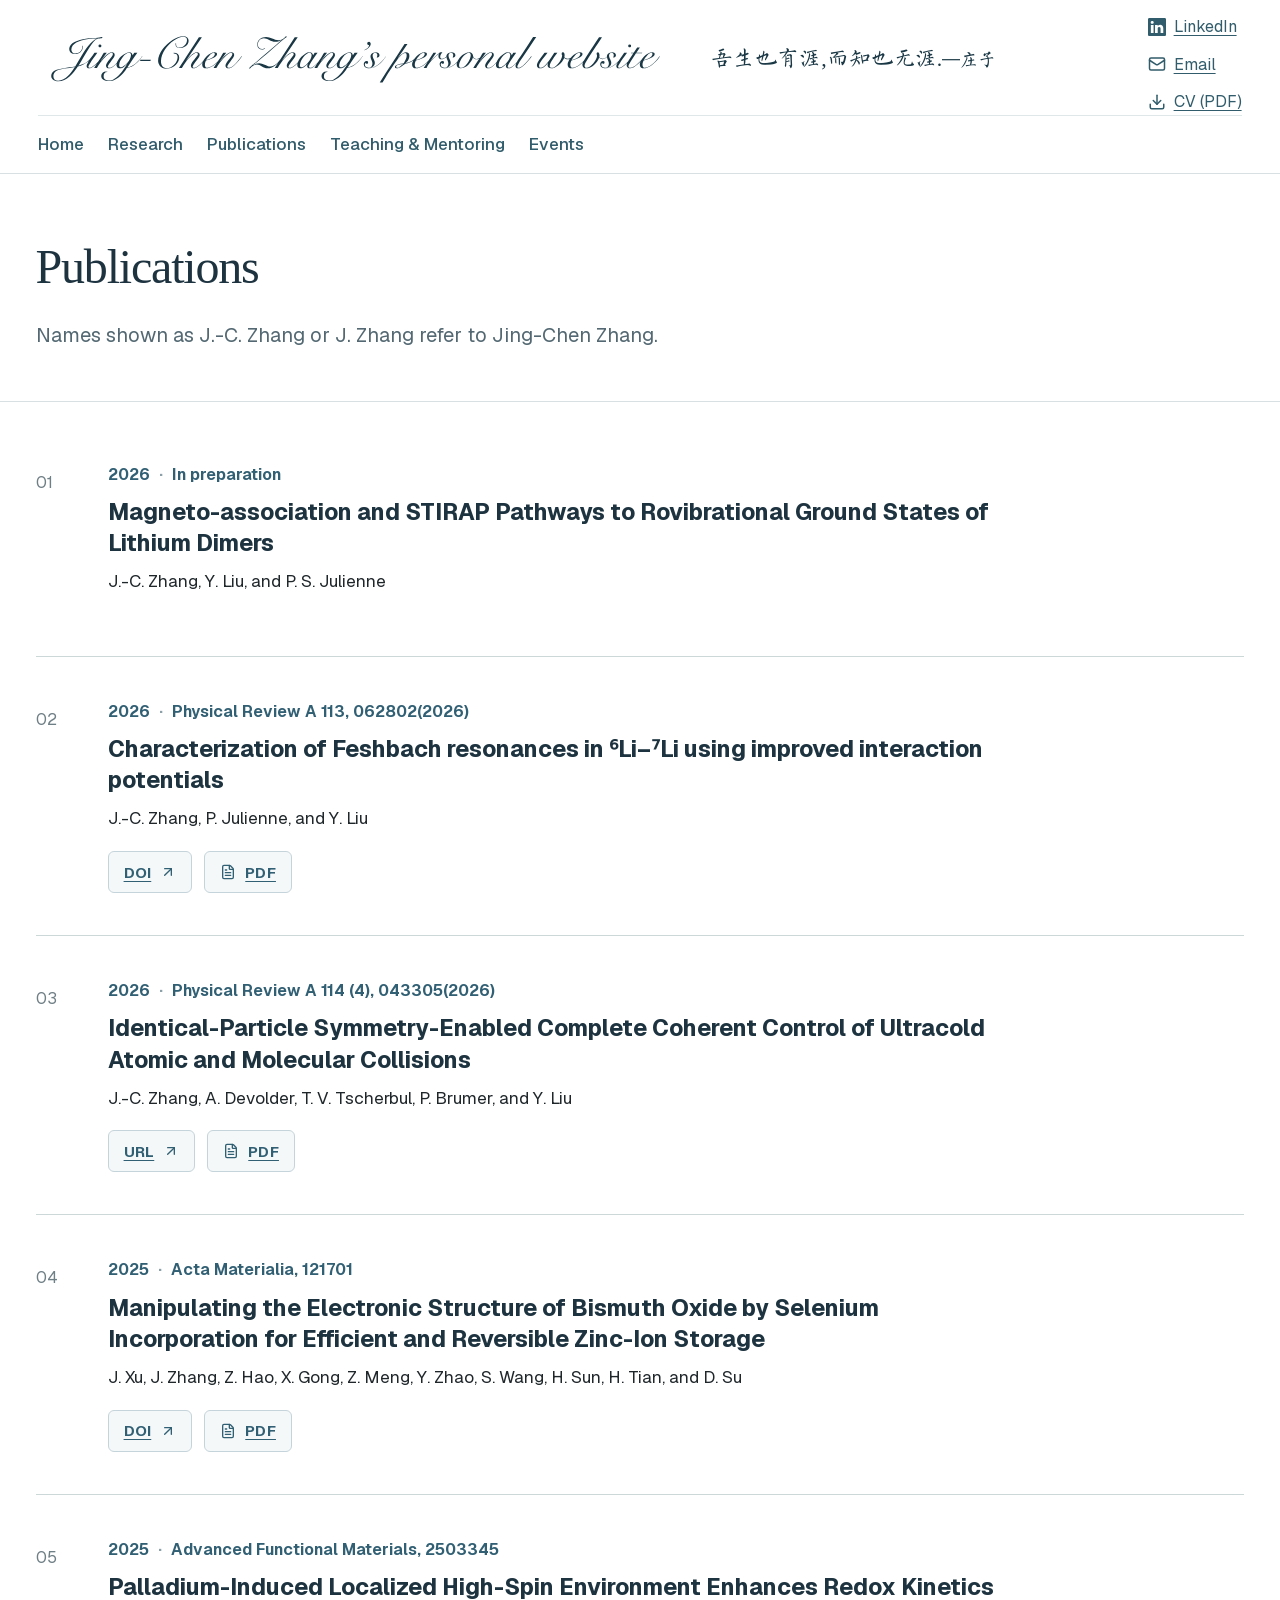
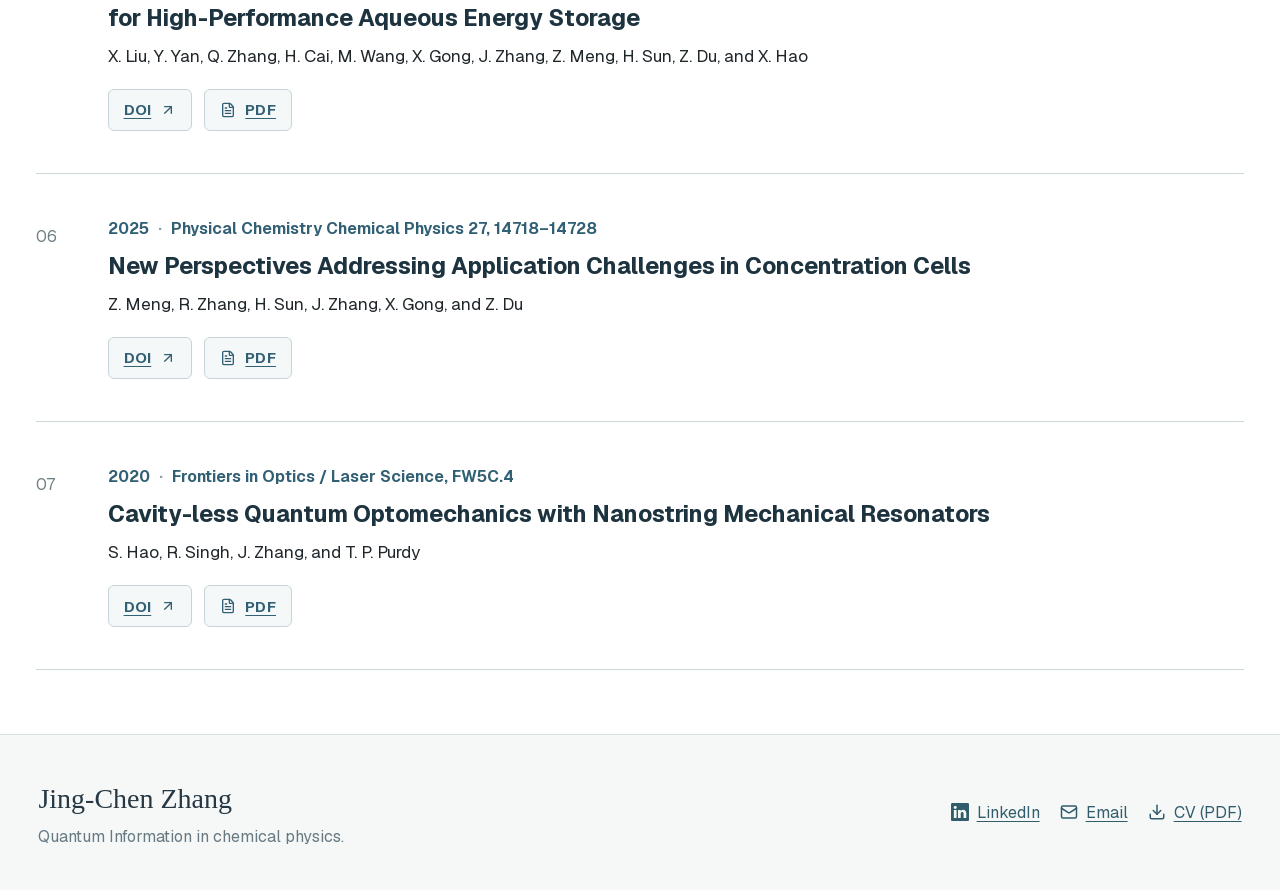
==== commit b2413cff: "Publish website from private source" ====
--- a/publications/index.html
+++ b/publications/index.html
@@ -1,2 +1,2 @@
-<!DOCTYPE html><html lang="en"><head><meta charSet="utf-8"/><meta name="viewport" content="width=device-width, initial-scale=1, viewport-fit=cover"/><link rel="preload" href="../jingchen-personal-website-oneline.svg" as="image"/><link rel="stylesheet" href="../_next/static/css/index.DDbt_9dZ.css" data-rsc-css-href="../_next/static/css/index.DDbt_9dZ.css" data-precedence="vite-rsc/importer-resources"/><title>Publications · Jing-Chen Zhang</title><meta name="description" content="Personal website of Jing-Chen Zhang (Jingchen Zhang, 张京晨), a postdoctoral researcher at NC State (NCSU) and Chemical Physics Ph.D. graduate of the University of Maryland (UMD)."/><meta name="author" content="Jing-Chen Zhang"/><link rel="author" href="https://jingchenzhang.com/"/><meta name="creator" content="Jing-Chen Zhang"/><meta name="robots" content="index, follow"/><meta property="og:title" content="Jing-Chen Zhang&#x27;s personal website | 张京晨"/><meta property="og:description" content="Personal website of Jing-Chen Zhang (Jingchen Zhang, 张京晨), a postdoctoral researcher at NC State (NCSU) and Chemical Physics Ph.D. graduate of the University of Maryland (UMD)."/><meta property="og:url" content="https://jingchenzhang.com"/><meta property="og:site_name" content="Jing-Chen Zhang&#x27;s personal website | 张京晨"/><meta property="og:type" content="website"/><meta property="og:image" content="https://jingchenzhang.com/images/mckeldin-library-banner.jpg"/><meta property="og:image:width" content="4992"/><meta property="og:image:height" content="2809"/><meta property="og:image:alt" content="Jing-Chen Zhang&#x27;s personal website | 张京晨"/><meta name="twitter:card" content="summary_large_image"/><meta name="twitter:title" content="Jing-Chen Zhang&#x27;s personal website | 张京晨"/><meta name="twitter:description" content="Personal website of Jing-Chen Zhang (Jingchen Zhang, 张京晨), a postdoctoral researcher at NC State (NCSU) and Chemical Physics Ph.D. graduate of the University of Maryland (UMD)."/><meta name="twitter:image" content="https://jingchenzhang.com/images/mckeldin-library-banner.jpg"/><link rel="icon" href="../favicon.svg?v=jz"/>
-<link rel="canonical" href="https://jingchenzhang.com/publications/"/></head><body><main class="publications-page"><header class="site-header"><div class="site-brand"><a class="wordmark" href="../" aria-label="Jing-Chen Zhang home"><img class="english-title-script" src="../jingchen-personal-website-oneline.svg" width="760" height="74" alt="Jing-Chen Zhang&#x27;s personal website | 张京晨"/></a><p class="website-label visually-hidden">Jing-Chen Zhang&#x27;s personal website | 张京晨</p><p class="header-motto" lang="zh-Hans">吾生也有涯,而知也无涯.<cite>—庄子</cite></p></div><nav aria-label="Primary navigation"><a href="../">Home</a><a href="../research/" data-nav-subject="research">Research</a><a href="./" data-nav-subject="publications">Publications</a><a href="../teaching/" data-nav-subject="teaching">Teaching &amp; Mentoring</a><a href="../talks/" data-nav-subject="talks">Events</a></nav><div class="header-social"><a class="contact-link" href="https://www.linkedin.com/in/jingchen-zhang" target="_blank" rel="noreferrer" aria-label="Jing-Chen Zhang on LinkedIn"><svg xmlns="http://www.w3.org/2000/svg" width="18" height="18" fill="currentColor" viewBox="0 0 16 16" aria-hidden="true" focusable="false"><path d="M0 1.146C0 .513.526 0 1.175 0h13.65C15.474 0 16 .513 16 1.146v13.708c0 .633-.526 1.146-1.175 1.146H1.175C.526 16 0 15.487 0 14.854zm4.943 12.248V6.169H2.542v7.225zm-1.2-8.212c.837 0 1.358-.554 1.358-1.248-.015-.709-.52-1.248-1.342-1.248S2.4 3.226 2.4 3.934c0 .694.521 1.248 1.327 1.248zm4.908 8.212V9.359c0-.216.016-.432.08-.586.173-.431.568-.878 1.232-.878.869 0 1.216.662 1.216 1.634v3.865h2.401V9.25c0-2.22-1.184-3.252-2.764-3.252-1.274 0-1.845.7-2.165 1.193v.025h-.016l.016-.025V6.169h-2.4c.03.678 0 7.225 0 7.225z"></path></svg><span>LinkedIn</span></a><a class="contact-link" href="mailto:jingchen.zhang.phy@gmail.com" aria-label="Email Jing-Chen Zhang"><svg xmlns="http://www.w3.org/2000/svg" width="18" height="18" viewBox="0 0 24 24" fill="none" stroke="currentColor" stroke-width="2" stroke-linecap="round" stroke-linejoin="round" class="lucide lucide-mail" aria-hidden="true"><path d="m22 7-8.991 5.727a2 2 0 0 1-2.009 0L2 7"></path><rect x="2" y="4" width="20" height="16" rx="2"></rect></svg><span>Email</span></a><a class="contact-link" href="../Jing-Chen-Zhang-CV-2026.pdf" target="_blank" rel="noreferrer" aria-label="Jing-Chen Zhang&#x27;s CV (PDF)"><svg xmlns="http://www.w3.org/2000/svg" width="18" height="18" viewBox="0 0 24 24" fill="none" stroke="currentColor" stroke-width="2" stroke-linecap="round" stroke-linejoin="round" class="lucide lucide-download" aria-hidden="true"><path d="M12 15V3"></path><path d="M21 15v4a2 2 0 0 1-2 2H5a2 2 0 0 1-2-2v-4"></path><path d="m7 10 5 5 5-5"></path></svg><span>CV (PDF)</span></a></div></header><section class="publications-intro content-width"><h1>Publications</h1><p>Names shown as J.-C. Zhang or J. Zhang refer to Jing-Chen Zhang.</p></section><section class="publication-list content-width"><article class="publication-row"><div class="publication-number">01</div><div><div class="publication-meta"><span>2026</span><span>In preparation</span></div><h2>Magneto-association and STIRAP Pathways to Rovibrational Ground States of Lithium Dimers</h2><p>J.-C. Zhang, Y. Liu, and P. S. Julienne</p><div class="publication-links"></div></div></article><article class="publication-row"><div class="publication-number">02</div><div><div class="publication-meta"><span>2026</span><span>Physical Review A 113, 062802</span></div><h2>Characterization of Feshbach resonances in ⁶Li–⁷Li using improved interaction potentials</h2><p>J.-C. Zhang, P. Julienne, and Y. Liu</p><div class="publication-links"><a href="https://doi.org/10.1103/p3bm-rpcb" target="_blank" rel="noreferrer">DOI<!-- --> <svg xmlns="http://www.w3.org/2000/svg" width="14" height="14" viewBox="0 0 24 24" fill="none" stroke="currentColor" stroke-width="2" stroke-linecap="round" stroke-linejoin="round" class="lucide lucide-arrow-up-right" aria-hidden="true"><path d="M7 7h10v10"></path><path d="M7 17 17 7"></path></svg></a><a href="../papers/zhang-2026-feshbach-resonances.pdf" target="_blank" rel="noreferrer"><svg xmlns="http://www.w3.org/2000/svg" width="16" height="16" viewBox="0 0 24 24" fill="none" stroke="currentColor" stroke-width="2" stroke-linecap="round" stroke-linejoin="round" class="lucide lucide-file-text" aria-hidden="true"><path d="M6 22a2 2 0 0 1-2-2V4a2 2 0 0 1 2-2h8a2.4 2.4 0 0 1 1.704.706l3.588 3.588A2.4 2.4 0 0 1 20 8v12a2 2 0 0 1-2 2z"></path><path d="M14 2v5a1 1 0 0 0 1 1h5"></path><path d="M10 9H8"></path><path d="M16 13H8"></path><path d="M16 17H8"></path></svg> PDF</a></div></div></article><article class="publication-row"><div class="publication-number">03</div><div><div class="publication-meta"><span>2026</span><span>arXiv:2607.01620</span></div><h2>Identical-Particle Symmetry-Enabled Complete Coherent Control of Ultracold Atomic and Molecular Collisions</h2><p>J.-C. Zhang, A. Devolder, T. V. Tscherbul, P. Brumer, and Y. Liu</p><div class="publication-links"><a href="https://arxiv.org/abs/2607.01620" target="_blank" rel="noreferrer">URL<!-- --> <svg xmlns="http://www.w3.org/2000/svg" width="14" height="14" viewBox="0 0 24 24" fill="none" stroke="currentColor" stroke-width="2" stroke-linecap="round" stroke-linejoin="round" class="lucide lucide-arrow-up-right" aria-hidden="true"><path d="M7 7h10v10"></path><path d="M7 17 17 7"></path></svg></a><a href="../papers/zhang-2026-coherent-control.pdf" target="_blank" rel="noreferrer"><svg xmlns="http://www.w3.org/2000/svg" width="16" height="16" viewBox="0 0 24 24" fill="none" stroke="currentColor" stroke-width="2" stroke-linecap="round" stroke-linejoin="round" class="lucide lucide-file-text" aria-hidden="true"><path d="M6 22a2 2 0 0 1-2-2V4a2 2 0 0 1 2-2h8a2.4 2.4 0 0 1 1.704.706l3.588 3.588A2.4 2.4 0 0 1 20 8v12a2 2 0 0 1-2 2z"></path><path d="M14 2v5a1 1 0 0 0 1 1h5"></path><path d="M10 9H8"></path><path d="M16 13H8"></path><path d="M16 17H8"></path></svg> PDF</a></div></div></article><article class="publication-row"><div class="publication-number">04</div><div><div class="publication-meta"><span>2025</span><span>Acta Materialia, 121701</span></div><h2>Manipulating the Electronic Structure of Bismuth Oxide by Selenium Incorporation for Efficient and Reversible Zinc-Ion Storage</h2><p>J. Xu, J. Zhang, Z. Hao, X. Gong, Z. Meng, Y. Zhao, S. Wang, H. Sun, H. Tian, and D. Su</p><div class="publication-links"><a href="https://doi.org/10.1016/j.actamat.2025.121701" target="_blank" rel="noreferrer">DOI<!-- --> <svg xmlns="http://www.w3.org/2000/svg" width="14" height="14" viewBox="0 0 24 24" fill="none" stroke="currentColor" stroke-width="2" stroke-linecap="round" stroke-linejoin="round" class="lucide lucide-arrow-up-right" aria-hidden="true"><path d="M7 7h10v10"></path><path d="M7 17 17 7"></path></svg></a><a href="../papers/xu-2025-bismuth-oxide.pdf" target="_blank" rel="noreferrer"><svg xmlns="http://www.w3.org/2000/svg" width="16" height="16" viewBox="0 0 24 24" fill="none" stroke="currentColor" stroke-width="2" stroke-linecap="round" stroke-linejoin="round" class="lucide lucide-file-text" aria-hidden="true"><path d="M6 22a2 2 0 0 1-2-2V4a2 2 0 0 1 2-2h8a2.4 2.4 0 0 1 1.704.706l3.588 3.588A2.4 2.4 0 0 1 20 8v12a2 2 0 0 1-2 2z"></path><path d="M14 2v5a1 1 0 0 0 1 1h5"></path><path d="M10 9H8"></path><path d="M16 13H8"></path><path d="M16 17H8"></path></svg> PDF</a></div></div></article><article class="publication-row"><div class="publication-number">05</div><div><div class="publication-meta"><span>2025</span><span>Advanced Functional Materials, 2503345</span></div><h2>Palladium-Induced Localized High-Spin Environment Enhances Redox Kinetics for High-Performance Aqueous Energy Storage</h2><p>X. Liu, Y. Yan, Q. Zhang, H. Cai, M. Wang, X. Gong, J. Zhang, Z. Meng, H. Sun, Z. Du, and X. Hao</p><div class="publication-links"><a href="https://doi.org/10.1002/adfm.202503345" target="_blank" rel="noreferrer">DOI<!-- --> <svg xmlns="http://www.w3.org/2000/svg" width="14" height="14" viewBox="0 0 24 24" fill="none" stroke="currentColor" stroke-width="2" stroke-linecap="round" stroke-linejoin="round" class="lucide lucide-arrow-up-right" aria-hidden="true"><path d="M7 7h10v10"></path><path d="M7 17 17 7"></path></svg></a><a href="../papers/liu-2025-high-spin-energy-storage.pdf" target="_blank" rel="noreferrer"><svg xmlns="http://www.w3.org/2000/svg" width="16" height="16" viewBox="0 0 24 24" fill="none" stroke="currentColor" stroke-width="2" stroke-linecap="round" stroke-linejoin="round" class="lucide lucide-file-text" aria-hidden="true"><path d="M6 22a2 2 0 0 1-2-2V4a2 2 0 0 1 2-2h8a2.4 2.4 0 0 1 1.704.706l3.588 3.588A2.4 2.4 0 0 1 20 8v12a2 2 0 0 1-2 2z"></path><path d="M14 2v5a1 1 0 0 0 1 1h5"></path><path d="M10 9H8"></path><path d="M16 13H8"></path><path d="M16 17H8"></path></svg> PDF</a></div></div></article><article class="publication-row"><div class="publication-number">06</div><div><div class="publication-meta"><span>2025</span><span>Physical Chemistry Chemical Physics 27, 14718–14728</span></div><h2>New Perspectives Addressing Application Challenges in Concentration Cells</h2><p>Z. Meng, R. Zhang, H. Sun, J. Zhang, X. Gong, and Z. Du</p><div class="publication-links"><a href="https://doi.org/10.1039/D5CP01934F" target="_blank" rel="noreferrer">DOI<!-- --> <svg xmlns="http://www.w3.org/2000/svg" width="14" height="14" viewBox="0 0 24 24" fill="none" stroke="currentColor" stroke-width="2" stroke-linecap="round" stroke-linejoin="round" class="lucide lucide-arrow-up-right" aria-hidden="true"><path d="M7 7h10v10"></path><path d="M7 17 17 7"></path></svg></a><a href="../papers/meng-2025-concentration-cells.pdf" target="_blank" rel="noreferrer"><svg xmlns="http://www.w3.org/2000/svg" width="16" height="16" viewBox="0 0 24 24" fill="none" stroke="currentColor" stroke-width="2" stroke-linecap="round" stroke-linejoin="round" class="lucide lucide-file-text" aria-hidden="true"><path d="M6 22a2 2 0 0 1-2-2V4a2 2 0 0 1 2-2h8a2.4 2.4 0 0 1 1.704.706l3.588 3.588A2.4 2.4 0 0 1 20 8v12a2 2 0 0 1-2 2z"></path><path d="M14 2v5a1 1 0 0 0 1 1h5"></path><path d="M10 9H8"></path><path d="M16 13H8"></path><path d="M16 17H8"></path></svg> PDF</a></div></div></article><article class="publication-row"><div class="publication-number">07</div><div><div class="publication-meta"><span>2020</span><span>Frontiers in Optics / Laser Science, FW5C.4</span></div><h2>Cavity-less Quantum Optomechanics with Nanostring Mechanical Resonators</h2><p>S. Hao, R. Singh, J. Zhang, and T. P. Purdy</p><div class="publication-links"><a href="https://doi.org/10.1364/FIO.2020.FW5C.4" target="_blank" rel="noreferrer">DOI<!-- --> <svg xmlns="http://www.w3.org/2000/svg" width="14" height="14" viewBox="0 0 24 24" fill="none" stroke="currentColor" stroke-width="2" stroke-linecap="round" stroke-linejoin="round" class="lucide lucide-arrow-up-right" aria-hidden="true"><path d="M7 7h10v10"></path><path d="M7 17 17 7"></path></svg></a><a href="../papers/hao-2020-cavityless-optomechanics.pdf" target="_blank" rel="noreferrer"><svg xmlns="http://www.w3.org/2000/svg" width="16" height="16" viewBox="0 0 24 24" fill="none" stroke="currentColor" stroke-width="2" stroke-linecap="round" stroke-linejoin="round" class="lucide lucide-file-text" aria-hidden="true"><path d="M6 22a2 2 0 0 1-2-2V4a2 2 0 0 1 2-2h8a2.4 2.4 0 0 1 1.704.706l3.588 3.588A2.4 2.4 0 0 1 20 8v12a2 2 0 0 1-2 2z"></path><path d="M14 2v5a1 1 0 0 0 1 1h5"></path><path d="M10 9H8"></path><path d="M16 13H8"></path><path d="M16 17H8"></path></svg> PDF</a></div></div></article></section><footer><div><strong>Jing-Chen Zhang</strong><span>Quantum Information in chemical physics.</span></div><div class="footer-links"><a class="contact-link" href="https://www.linkedin.com/in/jingchen-zhang" target="_blank" rel="noreferrer" aria-label="Jing-Chen Zhang on LinkedIn"><svg xmlns="http://www.w3.org/2000/svg" width="18" height="18" fill="currentColor" viewBox="0 0 16 16" aria-hidden="true" focusable="false"><path d="M0 1.146C0 .513.526 0 1.175 0h13.65C15.474 0 16 .513 16 1.146v13.708c0 .633-.526 1.146-1.175 1.146H1.175C.526 16 0 15.487 0 14.854zm4.943 12.248V6.169H2.542v7.225zm-1.2-8.212c.837 0 1.358-.554 1.358-1.248-.015-.709-.52-1.248-1.342-1.248S2.4 3.226 2.4 3.934c0 .694.521 1.248 1.327 1.248zm4.908 8.212V9.359c0-.216.016-.432.08-.586.173-.431.568-.878 1.232-.878.869 0 1.216.662 1.216 1.634v3.865h2.401V9.25c0-2.22-1.184-3.252-2.764-3.252-1.274 0-1.845.7-2.165 1.193v.025h-.016l.016-.025V6.169h-2.4c.03.678 0 7.225 0 7.225z"></path></svg><span>LinkedIn</span></a><a class="contact-link" href="mailto:jingchen.zhang.phy@gmail.com" aria-label="Email Jing-Chen Zhang"><svg xmlns="http://www.w3.org/2000/svg" width="18" height="18" viewBox="0 0 24 24" fill="none" stroke="currentColor" stroke-width="2" stroke-linecap="round" stroke-linejoin="round" class="lucide lucide-mail" aria-hidden="true"><path d="m22 7-8.991 5.727a2 2 0 0 1-2.009 0L2 7"></path><rect x="2" y="4" width="20" height="16" rx="2"></rect></svg><span>Email</span></a><a class="contact-link" href="../Jing-Chen-Zhang-CV-2026.pdf" target="_blank" rel="noreferrer" aria-label="Jing-Chen Zhang&#x27;s CV (PDF)"><svg xmlns="http://www.w3.org/2000/svg" width="18" height="18" viewBox="0 0 24 24" fill="none" stroke="currentColor" stroke-width="2" stroke-linecap="round" stroke-linejoin="round" class="lucide lucide-download" aria-hidden="true"><path d="M12 15V3"></path><path d="M21 15v4a2 2 0 0 1-2 2H5a2 2 0 0 1-2-2v-4"></path><path d="m7 10 5 5 5-5"></path></svg><span>CV (PDF)</span></a></div></footer></main><script data-owner-analytics type="module" src="https://static.cloudflareinsights.com/beacon.min.js" data-cf-beacon='{"token":"21d9a593dcea431090efbbdfda2f0b38"}'></script></body></html>+<!DOCTYPE html><html lang="en"><head><meta charSet="utf-8"/><meta name="viewport" content="width=device-width, initial-scale=1, viewport-fit=cover"/><link rel="preload" href="../jingchen-personal-website-oneline.svg" as="image"/><link rel="stylesheet" href="../_next/static/css/index.DDbt_9dZ.css" data-rsc-css-href="../_next/static/css/index.DDbt_9dZ.css" data-precedence="vite-rsc/importer-resources"/><title>Publications · Jing-Chen Zhang</title><meta name="description" content="Personal website of Jing-Chen Zhang (Jingchen Zhang, 张京晨), a postdoctoral researcher at NC State (NCSU) and Chemical Physics Ph.D. graduate of the University of Maryland (UMD)."/><meta name="author" content="Jing-Chen Zhang"/><link rel="author" href="https://jingchenzhang.com/"/><meta name="creator" content="Jing-Chen Zhang"/><meta property="og:title" content="Jing-Chen Zhang&#x27;s personal website | 张京晨"/><meta property="og:description" content="Personal website of Jing-Chen Zhang (Jingchen Zhang, 张京晨), a postdoctoral researcher at NC State (NCSU) and Chemical Physics Ph.D. graduate of the University of Maryland (UMD)."/><meta property="og:url" content="https://jingchenzhang.com"/><meta property="og:site_name" content="Jing-Chen Zhang&#x27;s personal website | 张京晨"/><meta property="og:type" content="website"/><meta property="og:image" content="https://jingchenzhang.com/images/mckeldin-library-banner.jpg"/><meta property="og:image:width" content="4992"/><meta property="og:image:height" content="2809"/><meta property="og:image:alt" content="Jing-Chen Zhang&#x27;s personal website | 张京晨"/><meta name="twitter:card" content="summary_large_image"/><meta name="twitter:title" content="Jing-Chen Zhang&#x27;s personal website | 张京晨"/><meta name="twitter:description" content="Personal website of Jing-Chen Zhang (Jingchen Zhang, 张京晨), a postdoctoral researcher at NC State (NCSU) and Chemical Physics Ph.D. graduate of the University of Maryland (UMD)."/><meta name="twitter:image" content="https://jingchenzhang.com/images/mckeldin-library-banner.jpg"/><link rel="icon" href="../favicon.svg?v=jz"/>
+<link rel="canonical" href="https://jingchenzhang.com/publications/"/></head><body><main class="publications-page"><header class="site-header"><div class="site-brand"><a class="wordmark" href="../" aria-label="Jing-Chen Zhang home"><img class="english-title-script" src="../jingchen-personal-website-oneline.svg" width="760" height="74" alt="Jing-Chen Zhang&#x27;s personal website | 张京晨"/></a><p class="website-label visually-hidden">Jing-Chen Zhang&#x27;s personal website | 张京晨</p><p class="header-motto" lang="zh-Hans">吾生也有涯,而知也无涯.<cite>—庄子</cite></p></div><nav aria-label="Primary navigation"><a href="../">Home</a><a href="../research/" data-nav-subject="research">Research</a><a href="./" data-nav-subject="publications">Publications</a><a href="../teaching/" data-nav-subject="teaching">Teaching &amp; Mentoring</a><a href="../talks/" data-nav-subject="talks">Events</a></nav><div class="header-social"><a class="contact-link" href="https://www.linkedin.com/in/jingchen-zhang" target="_blank" rel="noreferrer" aria-label="Jing-Chen Zhang on LinkedIn"><svg xmlns="http://www.w3.org/2000/svg" width="18" height="18" fill="currentColor" viewBox="0 0 16 16" aria-hidden="true" focusable="false"><path d="M0 1.146C0 .513.526 0 1.175 0h13.65C15.474 0 16 .513 16 1.146v13.708c0 .633-.526 1.146-1.175 1.146H1.175C.526 16 0 15.487 0 14.854zm4.943 12.248V6.169H2.542v7.225zm-1.2-8.212c.837 0 1.358-.554 1.358-1.248-.015-.709-.52-1.248-1.342-1.248S2.4 3.226 2.4 3.934c0 .694.521 1.248 1.327 1.248zm4.908 8.212V9.359c0-.216.016-.432.08-.586.173-.431.568-.878 1.232-.878.869 0 1.216.662 1.216 1.634v3.865h2.401V9.25c0-2.22-1.184-3.252-2.764-3.252-1.274 0-1.845.7-2.165 1.193v.025h-.016l.016-.025V6.169h-2.4c.03.678 0 7.225 0 7.225z"></path></svg><span>LinkedIn</span></a><a class="contact-link" href="mailto:jingchen.zhang.phy@gmail.com" aria-label="Email Jing-Chen Zhang"><svg xmlns="http://www.w3.org/2000/svg" width="18" height="18" viewBox="0 0 24 24" fill="none" stroke="currentColor" stroke-width="2" stroke-linecap="round" stroke-linejoin="round" class="lucide lucide-mail" aria-hidden="true"><path d="m22 7-8.991 5.727a2 2 0 0 1-2.009 0L2 7"></path><rect x="2" y="4" width="20" height="16" rx="2"></rect></svg><span>Email</span></a><a class="contact-link" href="../Jing-Chen-Zhang-CV-2026.pdf" target="_blank" rel="noreferrer" aria-label="Jing-Chen Zhang&#x27;s CV (PDF)"><svg xmlns="http://www.w3.org/2000/svg" width="18" height="18" viewBox="0 0 24 24" fill="none" stroke="currentColor" stroke-width="2" stroke-linecap="round" stroke-linejoin="round" class="lucide lucide-download" aria-hidden="true"><path d="M12 15V3"></path><path d="M21 15v4a2 2 0 0 1-2 2H5a2 2 0 0 1-2-2v-4"></path><path d="m7 10 5 5 5-5"></path></svg><span>CV (PDF)</span></a></div></header><section class="publications-intro content-width"><h1>Publications</h1><p>Names shown as J.-C. Zhang or J. Zhang refer to Jing-Chen Zhang.</p></section><section class="publication-list content-width"><article class="publication-row"><div class="publication-number">01</div><div><div class="publication-meta"><span>2026</span><span>In preparation</span></div><h2>Magneto-association and STIRAP Pathways to Rovibrational Ground States of Lithium Dimers</h2><p>J.-C. Zhang, Y. Liu, and P. S. Julienne</p><div class="publication-links"></div></div></article><article class="publication-row"><div class="publication-number">02</div><div><div class="publication-meta"><span>2026</span><span>Physical Review A 113, 062802(2026)</span></div><h2>Characterization of Feshbach resonances in ⁶Li–⁷Li using improved interaction potentials</h2><p>J.-C. Zhang, P. Julienne, and Y. Liu</p><div class="publication-links"><a href="https://doi.org/10.1103/p3bm-rpcb" target="_blank" rel="noreferrer">DOI<!-- --> <svg xmlns="http://www.w3.org/2000/svg" width="14" height="14" viewBox="0 0 24 24" fill="none" stroke="currentColor" stroke-width="2" stroke-linecap="round" stroke-linejoin="round" class="lucide lucide-arrow-up-right" aria-hidden="true"><path d="M7 7h10v10"></path><path d="M7 17 17 7"></path></svg></a><a href="../papers/zhang-2026-feshbach-resonances.pdf" target="_blank" rel="noreferrer"><svg xmlns="http://www.w3.org/2000/svg" width="16" height="16" viewBox="0 0 24 24" fill="none" stroke="currentColor" stroke-width="2" stroke-linecap="round" stroke-linejoin="round" class="lucide lucide-file-text" aria-hidden="true"><path d="M6 22a2 2 0 0 1-2-2V4a2 2 0 0 1 2-2h8a2.4 2.4 0 0 1 1.704.706l3.588 3.588A2.4 2.4 0 0 1 20 8v12a2 2 0 0 1-2 2z"></path><path d="M14 2v5a1 1 0 0 0 1 1h5"></path><path d="M10 9H8"></path><path d="M16 13H8"></path><path d="M16 17H8"></path></svg> PDF</a></div></div></article><article class="publication-row"><div class="publication-number">03</div><div><div class="publication-meta"><span>2026</span><span>Physical Review A 114 (4), 043305(2026)</span></div><h2>Identical-Particle Symmetry-Enabled Complete Coherent Control of Ultracold Atomic and Molecular Collisions</h2><p>J.-C. Zhang, A. Devolder, T. V. Tscherbul, P. Brumer, and Y. Liu</p><div class="publication-links"><a href="https://journals.aps.org/pra/abstract/10.1103/1mcm-jmnx" target="_blank" rel="noreferrer">URL<!-- --> <svg xmlns="http://www.w3.org/2000/svg" width="14" height="14" viewBox="0 0 24 24" fill="none" stroke="currentColor" stroke-width="2" stroke-linecap="round" stroke-linejoin="round" class="lucide lucide-arrow-up-right" aria-hidden="true"><path d="M7 7h10v10"></path><path d="M7 17 17 7"></path></svg></a><a href="../papers/zhang-2026-coherent-control.pdf" target="_blank" rel="noreferrer"><svg xmlns="http://www.w3.org/2000/svg" width="16" height="16" viewBox="0 0 24 24" fill="none" stroke="currentColor" stroke-width="2" stroke-linecap="round" stroke-linejoin="round" class="lucide lucide-file-text" aria-hidden="true"><path d="M6 22a2 2 0 0 1-2-2V4a2 2 0 0 1 2-2h8a2.4 2.4 0 0 1 1.704.706l3.588 3.588A2.4 2.4 0 0 1 20 8v12a2 2 0 0 1-2 2z"></path><path d="M14 2v5a1 1 0 0 0 1 1h5"></path><path d="M10 9H8"></path><path d="M16 13H8"></path><path d="M16 17H8"></path></svg> PDF</a></div></div></article><article class="publication-row"><div class="publication-number">04</div><div><div class="publication-meta"><span>2025</span><span>Acta Materialia, 121701</span></div><h2>Manipulating the Electronic Structure of Bismuth Oxide by Selenium Incorporation for Efficient and Reversible Zinc-Ion Storage</h2><p>J. Xu, J. Zhang, Z. Hao, X. Gong, Z. Meng, Y. Zhao, S. Wang, H. Sun, H. Tian, and D. Su</p><div class="publication-links"><a href="https://doi.org/10.1016/j.actamat.2025.121701" target="_blank" rel="noreferrer">DOI<!-- --> <svg xmlns="http://www.w3.org/2000/svg" width="14" height="14" viewBox="0 0 24 24" fill="none" stroke="currentColor" stroke-width="2" stroke-linecap="round" stroke-linejoin="round" class="lucide lucide-arrow-up-right" aria-hidden="true"><path d="M7 7h10v10"></path><path d="M7 17 17 7"></path></svg></a><a href="../papers/xu-2025-bismuth-oxide.pdf" target="_blank" rel="noreferrer"><svg xmlns="http://www.w3.org/2000/svg" width="16" height="16" viewBox="0 0 24 24" fill="none" stroke="currentColor" stroke-width="2" stroke-linecap="round" stroke-linejoin="round" class="lucide lucide-file-text" aria-hidden="true"><path d="M6 22a2 2 0 0 1-2-2V4a2 2 0 0 1 2-2h8a2.4 2.4 0 0 1 1.704.706l3.588 3.588A2.4 2.4 0 0 1 20 8v12a2 2 0 0 1-2 2z"></path><path d="M14 2v5a1 1 0 0 0 1 1h5"></path><path d="M10 9H8"></path><path d="M16 13H8"></path><path d="M16 17H8"></path></svg> PDF</a></div></div></article><article class="publication-row"><div class="publication-number">05</div><div><div class="publication-meta"><span>2025</span><span>Advanced Functional Materials, 2503345</span></div><h2>Palladium-Induced Localized High-Spin Environment Enhances Redox Kinetics for High-Performance Aqueous Energy Storage</h2><p>X. Liu, Y. Yan, Q. Zhang, H. Cai, M. Wang, X. Gong, J. Zhang, Z. Meng, H. Sun, Z. Du, and X. Hao</p><div class="publication-links"><a href="https://doi.org/10.1002/adfm.202503345" target="_blank" rel="noreferrer">DOI<!-- --> <svg xmlns="http://www.w3.org/2000/svg" width="14" height="14" viewBox="0 0 24 24" fill="none" stroke="currentColor" stroke-width="2" stroke-linecap="round" stroke-linejoin="round" class="lucide lucide-arrow-up-right" aria-hidden="true"><path d="M7 7h10v10"></path><path d="M7 17 17 7"></path></svg></a><a href="../papers/liu-2025-high-spin-energy-storage.pdf" target="_blank" rel="noreferrer"><svg xmlns="http://www.w3.org/2000/svg" width="16" height="16" viewBox="0 0 24 24" fill="none" stroke="currentColor" stroke-width="2" stroke-linecap="round" stroke-linejoin="round" class="lucide lucide-file-text" aria-hidden="true"><path d="M6 22a2 2 0 0 1-2-2V4a2 2 0 0 1 2-2h8a2.4 2.4 0 0 1 1.704.706l3.588 3.588A2.4 2.4 0 0 1 20 8v12a2 2 0 0 1-2 2z"></path><path d="M14 2v5a1 1 0 0 0 1 1h5"></path><path d="M10 9H8"></path><path d="M16 13H8"></path><path d="M16 17H8"></path></svg> PDF</a></div></div></article><article class="publication-row"><div class="publication-number">06</div><div><div class="publication-meta"><span>2025</span><span>Physical Chemistry Chemical Physics 27, 14718–14728</span></div><h2>New Perspectives Addressing Application Challenges in Concentration Cells</h2><p>Z. Meng, R. Zhang, H. Sun, J. Zhang, X. Gong, and Z. Du</p><div class="publication-links"><a href="https://doi.org/10.1039/D5CP01934F" target="_blank" rel="noreferrer">DOI<!-- --> <svg xmlns="http://www.w3.org/2000/svg" width="14" height="14" viewBox="0 0 24 24" fill="none" stroke="currentColor" stroke-width="2" stroke-linecap="round" stroke-linejoin="round" class="lucide lucide-arrow-up-right" aria-hidden="true"><path d="M7 7h10v10"></path><path d="M7 17 17 7"></path></svg></a><a href="../papers/meng-2025-concentration-cells.pdf" target="_blank" rel="noreferrer"><svg xmlns="http://www.w3.org/2000/svg" width="16" height="16" viewBox="0 0 24 24" fill="none" stroke="currentColor" stroke-width="2" stroke-linecap="round" stroke-linejoin="round" class="lucide lucide-file-text" aria-hidden="true"><path d="M6 22a2 2 0 0 1-2-2V4a2 2 0 0 1 2-2h8a2.4 2.4 0 0 1 1.704.706l3.588 3.588A2.4 2.4 0 0 1 20 8v12a2 2 0 0 1-2 2z"></path><path d="M14 2v5a1 1 0 0 0 1 1h5"></path><path d="M10 9H8"></path><path d="M16 13H8"></path><path d="M16 17H8"></path></svg> PDF</a></div></div></article><article class="publication-row"><div class="publication-number">07</div><div><div class="publication-meta"><span>2020</span><span>Frontiers in Optics / Laser Science, FW5C.4</span></div><h2>Cavity-less Quantum Optomechanics with Nanostring Mechanical Resonators</h2><p>S. Hao, R. Singh, J. Zhang, and T. P. Purdy</p><div class="publication-links"><a href="https://doi.org/10.1364/FIO.2020.FW5C.4" target="_blank" rel="noreferrer">DOI<!-- --> <svg xmlns="http://www.w3.org/2000/svg" width="14" height="14" viewBox="0 0 24 24" fill="none" stroke="currentColor" stroke-width="2" stroke-linecap="round" stroke-linejoin="round" class="lucide lucide-arrow-up-right" aria-hidden="true"><path d="M7 7h10v10"></path><path d="M7 17 17 7"></path></svg></a><a href="../papers/hao-2020-cavityless-optomechanics.pdf" target="_blank" rel="noreferrer"><svg xmlns="http://www.w3.org/2000/svg" width="16" height="16" viewBox="0 0 24 24" fill="none" stroke="currentColor" stroke-width="2" stroke-linecap="round" stroke-linejoin="round" class="lucide lucide-file-text" aria-hidden="true"><path d="M6 22a2 2 0 0 1-2-2V4a2 2 0 0 1 2-2h8a2.4 2.4 0 0 1 1.704.706l3.588 3.588A2.4 2.4 0 0 1 20 8v12a2 2 0 0 1-2 2z"></path><path d="M14 2v5a1 1 0 0 0 1 1h5"></path><path d="M10 9H8"></path><path d="M16 13H8"></path><path d="M16 17H8"></path></svg> PDF</a></div></div></article></section><footer><div><strong>Jing-Chen Zhang</strong><span>Quantum Information in chemical physics.</span></div><div class="footer-links"><a class="contact-link" href="https://www.linkedin.com/in/jingchen-zhang" target="_blank" rel="noreferrer" aria-label="Jing-Chen Zhang on LinkedIn"><svg xmlns="http://www.w3.org/2000/svg" width="18" height="18" fill="currentColor" viewBox="0 0 16 16" aria-hidden="true" focusable="false"><path d="M0 1.146C0 .513.526 0 1.175 0h13.65C15.474 0 16 .513 16 1.146v13.708c0 .633-.526 1.146-1.175 1.146H1.175C.526 16 0 15.487 0 14.854zm4.943 12.248V6.169H2.542v7.225zm-1.2-8.212c.837 0 1.358-.554 1.358-1.248-.015-.709-.52-1.248-1.342-1.248S2.4 3.226 2.4 3.934c0 .694.521 1.248 1.327 1.248zm4.908 8.212V9.359c0-.216.016-.432.08-.586.173-.431.568-.878 1.232-.878.869 0 1.216.662 1.216 1.634v3.865h2.401V9.25c0-2.22-1.184-3.252-2.764-3.252-1.274 0-1.845.7-2.165 1.193v.025h-.016l.016-.025V6.169h-2.4c.03.678 0 7.225 0 7.225z"></path></svg><span>LinkedIn</span></a><a class="contact-link" href="mailto:jingchen.zhang.phy@gmail.com" aria-label="Email Jing-Chen Zhang"><svg xmlns="http://www.w3.org/2000/svg" width="18" height="18" viewBox="0 0 24 24" fill="none" stroke="currentColor" stroke-width="2" stroke-linecap="round" stroke-linejoin="round" class="lucide lucide-mail" aria-hidden="true"><path d="m22 7-8.991 5.727a2 2 0 0 1-2.009 0L2 7"></path><rect x="2" y="4" width="20" height="16" rx="2"></rect></svg><span>Email</span></a><a class="contact-link" href="../Jing-Chen-Zhang-CV-2026.pdf" target="_blank" rel="noreferrer" aria-label="Jing-Chen Zhang&#x27;s CV (PDF)"><svg xmlns="http://www.w3.org/2000/svg" width="18" height="18" viewBox="0 0 24 24" fill="none" stroke="currentColor" stroke-width="2" stroke-linecap="round" stroke-linejoin="round" class="lucide lucide-download" aria-hidden="true"><path d="M12 15V3"></path><path d="M21 15v4a2 2 0 0 1-2 2H5a2 2 0 0 1-2-2v-4"></path><path d="m7 10 5 5 5-5"></path></svg><span>CV (PDF)</span></a></div></footer></main><script data-owner-analytics type="module" src="https://static.cloudflareinsights.com/beacon.min.js" data-cf-beacon='{"token":"21d9a593dcea431090efbbdfda2f0b38"}'></script></body></html>
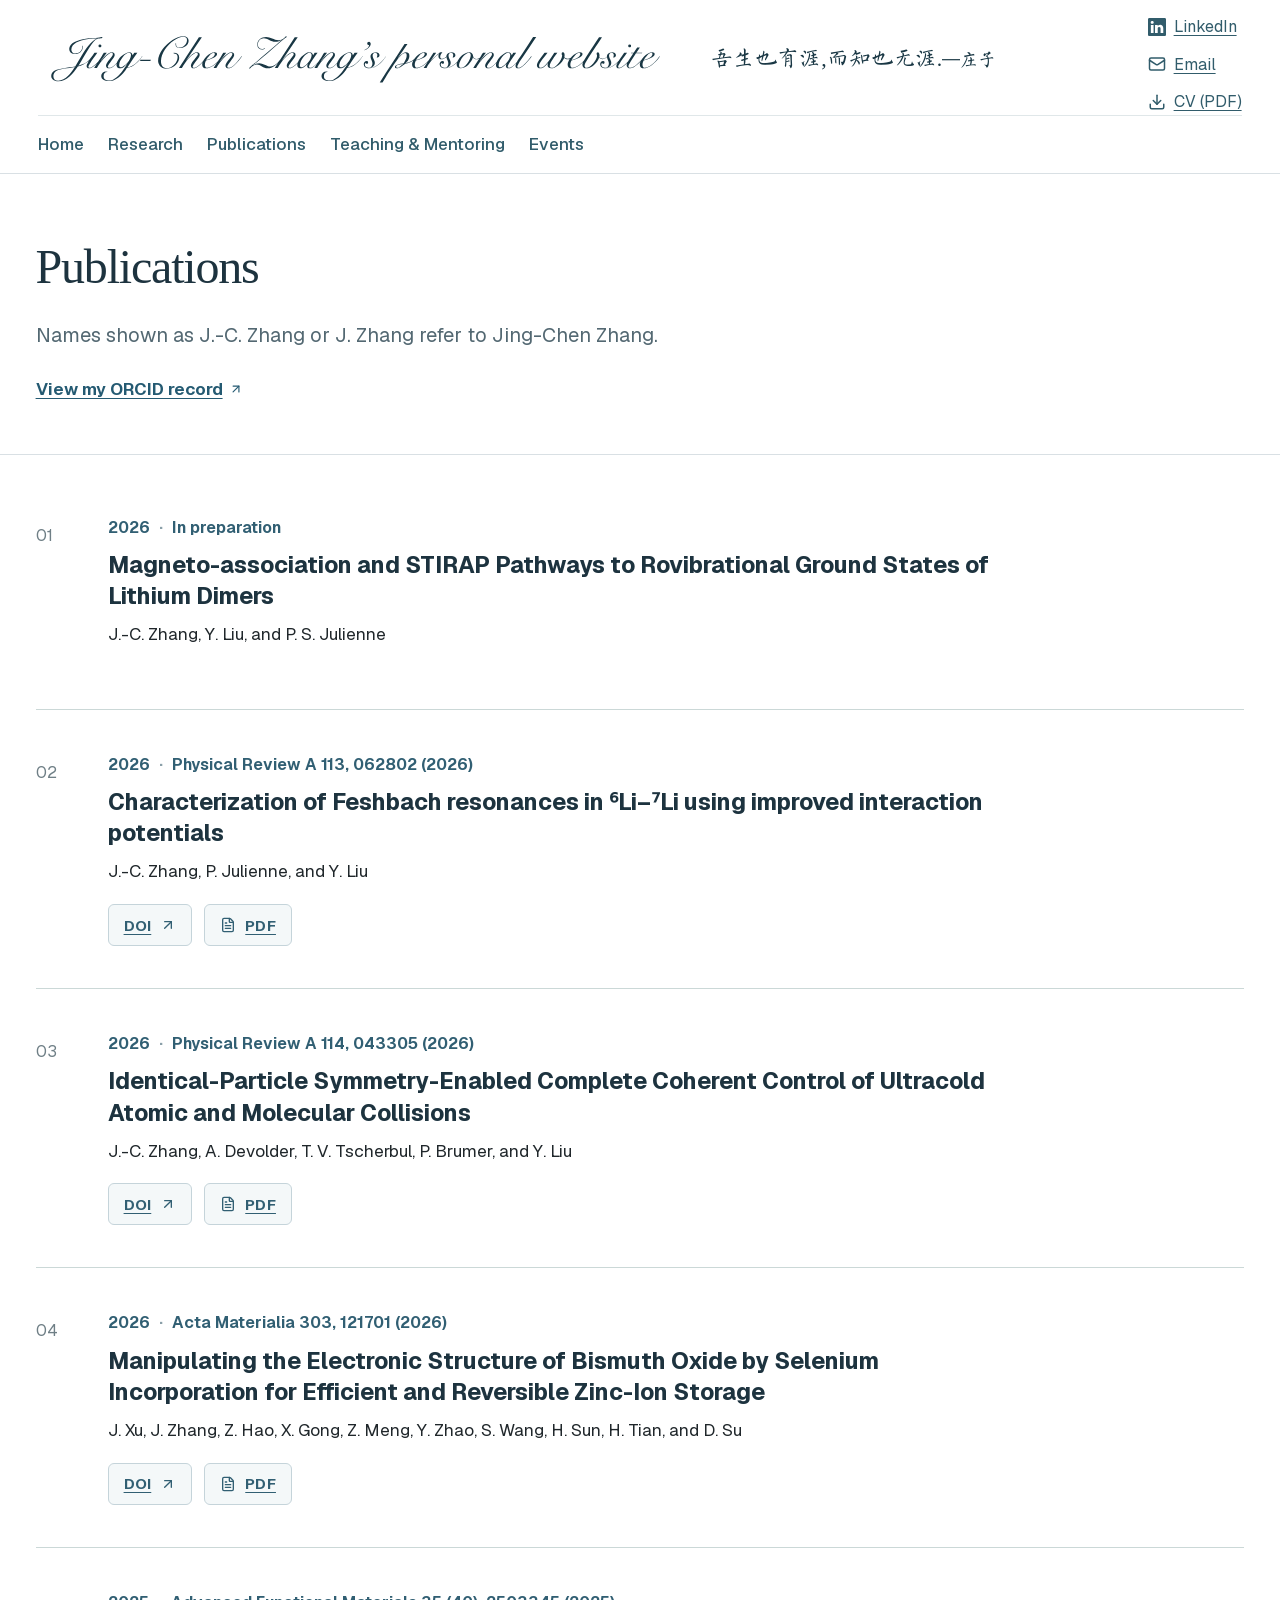
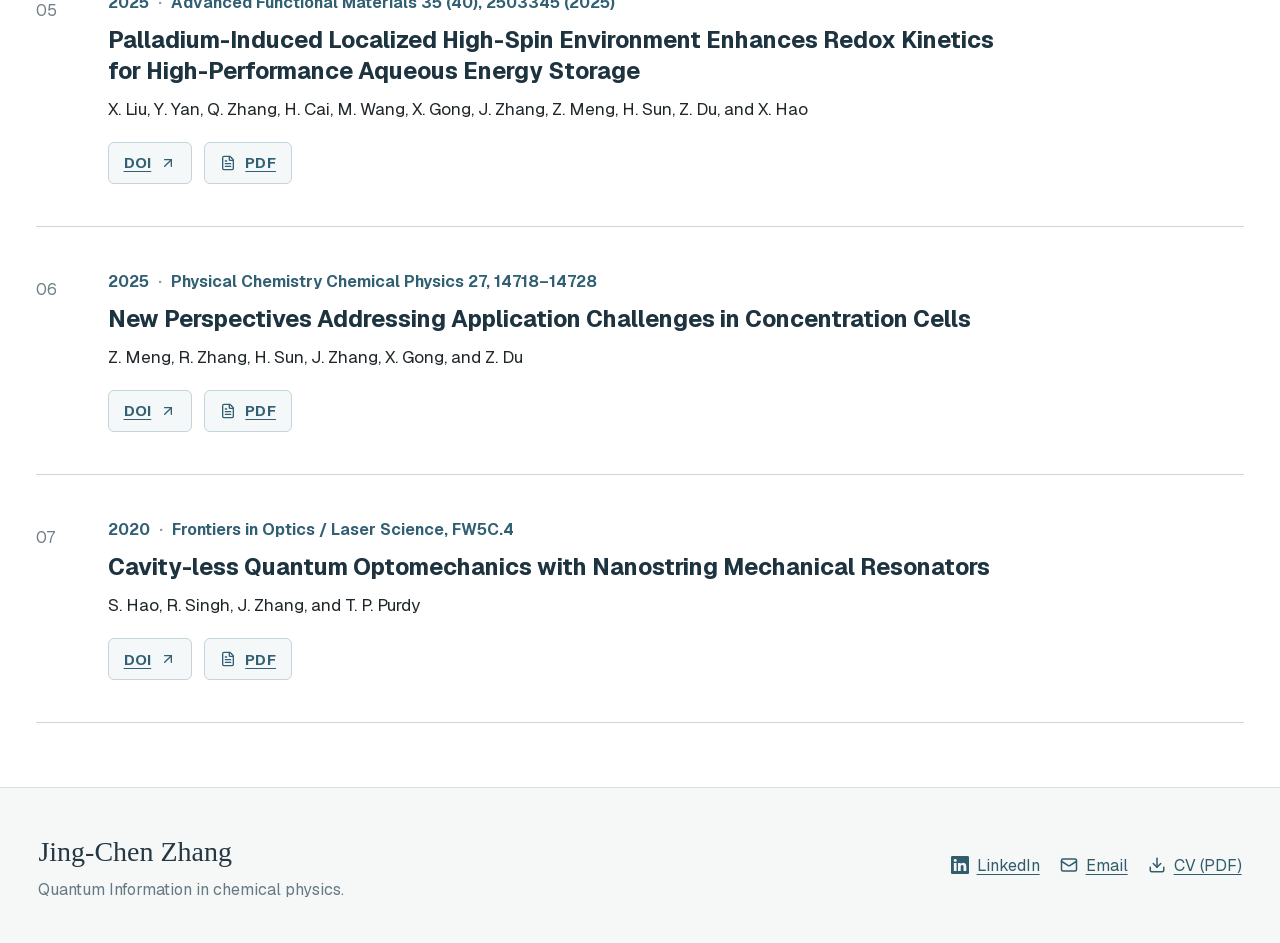
==== commit c534bb41: "Publish website from private source" ====
--- a/publications/index.html
+++ b/publications/index.html
@@ -1,2 +1,2 @@
 <!DOCTYPE html><html lang="en"><head><meta charSet="utf-8"/><meta name="viewport" content="width=device-width, initial-scale=1, viewport-fit=cover"/><link rel="preload" href="../jingchen-personal-website-oneline.svg" as="image"/><link rel="stylesheet" href="../_next/static/css/index.DDbt_9dZ.css" data-rsc-css-href="../_next/static/css/index.DDbt_9dZ.css" data-precedence="vite-rsc/importer-resources"/><title>Publications · Jing-Chen Zhang</title><meta name="description" content="Personal website of Jing-Chen Zhang (Jingchen Zhang, 张京晨), a postdoctoral researcher at NC State (NCSU) and Chemical Physics Ph.D. graduate of the University of Maryland (UMD)."/><meta name="author" content="Jing-Chen Zhang"/><link rel="author" href="https://jingchenzhang.com/"/><meta name="creator" content="Jing-Chen Zhang"/><meta property="og:title" content="Jing-Chen Zhang&#x27;s personal website | 张京晨"/><meta property="og:description" content="Personal website of Jing-Chen Zhang (Jingchen Zhang, 张京晨), a postdoctoral researcher at NC State (NCSU) and Chemical Physics Ph.D. graduate of the University of Maryland (UMD)."/><meta property="og:url" content="https://jingchenzhang.com"/><meta property="og:site_name" content="Jing-Chen Zhang&#x27;s personal website | 张京晨"/><meta property="og:type" content="website"/><meta property="og:image" content="https://jingchenzhang.com/images/mckeldin-library-banner.jpg"/><meta property="og:image:width" content="4992"/><meta property="og:image:height" content="2809"/><meta property="og:image:alt" content="Jing-Chen Zhang&#x27;s personal website | 张京晨"/><meta name="twitter:card" content="summary_large_image"/><meta name="twitter:title" content="Jing-Chen Zhang&#x27;s personal website | 张京晨"/><meta name="twitter:description" content="Personal website of Jing-Chen Zhang (Jingchen Zhang, 张京晨), a postdoctoral researcher at NC State (NCSU) and Chemical Physics Ph.D. graduate of the University of Maryland (UMD)."/><meta name="twitter:image" content="https://jingchenzhang.com/images/mckeldin-library-banner.jpg"/><link rel="icon" href="../favicon.svg?v=jz"/>
-<link rel="canonical" href="https://jingchenzhang.com/publications/"/></head><body><main class="publications-page"><header class="site-header"><div class="site-brand"><a class="wordmark" href="../" aria-label="Jing-Chen Zhang home"><img class="english-title-script" src="../jingchen-personal-website-oneline.svg" width="760" height="74" alt="Jing-Chen Zhang&#x27;s personal website | 张京晨"/></a><p class="website-label visually-hidden">Jing-Chen Zhang&#x27;s personal website | 张京晨</p><p class="header-motto" lang="zh-Hans">吾生也有涯,而知也无涯.<cite>—庄子</cite></p></div><nav aria-label="Primary navigation"><a href="../">Home</a><a href="../research/" data-nav-subject="research">Research</a><a href="./" data-nav-subject="publications">Publications</a><a href="../teaching/" data-nav-subject="teaching">Teaching &amp; Mentoring</a><a href="../talks/" data-nav-subject="talks">Events</a></nav><div class="header-social"><a class="contact-link" href="https://www.linkedin.com/in/jingchen-zhang" target="_blank" rel="noreferrer" aria-label="Jing-Chen Zhang on LinkedIn"><svg xmlns="http://www.w3.org/2000/svg" width="18" height="18" fill="currentColor" viewBox="0 0 16 16" aria-hidden="true" focusable="false"><path d="M0 1.146C0 .513.526 0 1.175 0h13.65C15.474 0 16 .513 16 1.146v13.708c0 .633-.526 1.146-1.175 1.146H1.175C.526 16 0 15.487 0 14.854zm4.943 12.248V6.169H2.542v7.225zm-1.2-8.212c.837 0 1.358-.554 1.358-1.248-.015-.709-.52-1.248-1.342-1.248S2.4 3.226 2.4 3.934c0 .694.521 1.248 1.327 1.248zm4.908 8.212V9.359c0-.216.016-.432.08-.586.173-.431.568-.878 1.232-.878.869 0 1.216.662 1.216 1.634v3.865h2.401V9.25c0-2.22-1.184-3.252-2.764-3.252-1.274 0-1.845.7-2.165 1.193v.025h-.016l.016-.025V6.169h-2.4c.03.678 0 7.225 0 7.225z"></path></svg><span>LinkedIn</span></a><a class="contact-link" href="mailto:jingchen.zhang.phy@gmail.com" aria-label="Email Jing-Chen Zhang"><svg xmlns="http://www.w3.org/2000/svg" width="18" height="18" viewBox="0 0 24 24" fill="none" stroke="currentColor" stroke-width="2" stroke-linecap="round" stroke-linejoin="round" class="lucide lucide-mail" aria-hidden="true"><path d="m22 7-8.991 5.727a2 2 0 0 1-2.009 0L2 7"></path><rect x="2" y="4" width="20" height="16" rx="2"></rect></svg><span>Email</span></a><a class="contact-link" href="../Jing-Chen-Zhang-CV-2026.pdf" target="_blank" rel="noreferrer" aria-label="Jing-Chen Zhang&#x27;s CV (PDF)"><svg xmlns="http://www.w3.org/2000/svg" width="18" height="18" viewBox="0 0 24 24" fill="none" stroke="currentColor" stroke-width="2" stroke-linecap="round" stroke-linejoin="round" class="lucide lucide-download" aria-hidden="true"><path d="M12 15V3"></path><path d="M21 15v4a2 2 0 0 1-2 2H5a2 2 0 0 1-2-2v-4"></path><path d="m7 10 5 5 5-5"></path></svg><span>CV (PDF)</span></a></div></header><section class="publications-intro content-width"><h1>Publications</h1><p>Names shown as J.-C. Zhang or J. Zhang refer to Jing-Chen Zhang.</p></section><section class="publication-list content-width"><article class="publication-row"><div class="publication-number">01</div><div><div class="publication-meta"><span>2026</span><span>In preparation</span></div><h2>Magneto-association and STIRAP Pathways to Rovibrational Ground States of Lithium Dimers</h2><p>J.-C. Zhang, Y. Liu, and P. S. Julienne</p><div class="publication-links"></div></div></article><article class="publication-row"><div class="publication-number">02</div><div><div class="publication-meta"><span>2026</span><span>Physical Review A 113, 062802(2026)</span></div><h2>Characterization of Feshbach resonances in ⁶Li–⁷Li using improved interaction potentials</h2><p>J.-C. Zhang, P. Julienne, and Y. Liu</p><div class="publication-links"><a href="https://doi.org/10.1103/p3bm-rpcb" target="_blank" rel="noreferrer">DOI<!-- --> <svg xmlns="http://www.w3.org/2000/svg" width="14" height="14" viewBox="0 0 24 24" fill="none" stroke="currentColor" stroke-width="2" stroke-linecap="round" stroke-linejoin="round" class="lucide lucide-arrow-up-right" aria-hidden="true"><path d="M7 7h10v10"></path><path d="M7 17 17 7"></path></svg></a><a href="../papers/zhang-2026-feshbach-resonances.pdf" target="_blank" rel="noreferrer"><svg xmlns="http://www.w3.org/2000/svg" width="16" height="16" viewBox="0 0 24 24" fill="none" stroke="currentColor" stroke-width="2" stroke-linecap="round" stroke-linejoin="round" class="lucide lucide-file-text" aria-hidden="true"><path d="M6 22a2 2 0 0 1-2-2V4a2 2 0 0 1 2-2h8a2.4 2.4 0 0 1 1.704.706l3.588 3.588A2.4 2.4 0 0 1 20 8v12a2 2 0 0 1-2 2z"></path><path d="M14 2v5a1 1 0 0 0 1 1h5"></path><path d="M10 9H8"></path><path d="M16 13H8"></path><path d="M16 17H8"></path></svg> PDF</a></div></div></article><article class="publication-row"><div class="publication-number">03</div><div><div class="publication-meta"><span>2026</span><span>Physical Review A 114 (4), 043305(2026)</span></div><h2>Identical-Particle Symmetry-Enabled Complete Coherent Control of Ultracold Atomic and Molecular Collisions</h2><p>J.-C. Zhang, A. Devolder, T. V. Tscherbul, P. Brumer, and Y. Liu</p><div class="publication-links"><a href="https://journals.aps.org/pra/abstract/10.1103/1mcm-jmnx" target="_blank" rel="noreferrer">URL<!-- --> <svg xmlns="http://www.w3.org/2000/svg" width="14" height="14" viewBox="0 0 24 24" fill="none" stroke="currentColor" stroke-width="2" stroke-linecap="round" stroke-linejoin="round" class="lucide lucide-arrow-up-right" aria-hidden="true"><path d="M7 7h10v10"></path><path d="M7 17 17 7"></path></svg></a><a href="../papers/zhang-2026-coherent-control.pdf" target="_blank" rel="noreferrer"><svg xmlns="http://www.w3.org/2000/svg" width="16" height="16" viewBox="0 0 24 24" fill="none" stroke="currentColor" stroke-width="2" stroke-linecap="round" stroke-linejoin="round" class="lucide lucide-file-text" aria-hidden="true"><path d="M6 22a2 2 0 0 1-2-2V4a2 2 0 0 1 2-2h8a2.4 2.4 0 0 1 1.704.706l3.588 3.588A2.4 2.4 0 0 1 20 8v12a2 2 0 0 1-2 2z"></path><path d="M14 2v5a1 1 0 0 0 1 1h5"></path><path d="M10 9H8"></path><path d="M16 13H8"></path><path d="M16 17H8"></path></svg> PDF</a></div></div></article><article class="publication-row"><div class="publication-number">04</div><div><div class="publication-meta"><span>2025</span><span>Acta Materialia, 121701</span></div><h2>Manipulating the Electronic Structure of Bismuth Oxide by Selenium Incorporation for Efficient and Reversible Zinc-Ion Storage</h2><p>J. Xu, J. Zhang, Z. Hao, X. Gong, Z. Meng, Y. Zhao, S. Wang, H. Sun, H. Tian, and D. Su</p><div class="publication-links"><a href="https://doi.org/10.1016/j.actamat.2025.121701" target="_blank" rel="noreferrer">DOI<!-- --> <svg xmlns="http://www.w3.org/2000/svg" width="14" height="14" viewBox="0 0 24 24" fill="none" stroke="currentColor" stroke-width="2" stroke-linecap="round" stroke-linejoin="round" class="lucide lucide-arrow-up-right" aria-hidden="true"><path d="M7 7h10v10"></path><path d="M7 17 17 7"></path></svg></a><a href="../papers/xu-2025-bismuth-oxide.pdf" target="_blank" rel="noreferrer"><svg xmlns="http://www.w3.org/2000/svg" width="16" height="16" viewBox="0 0 24 24" fill="none" stroke="currentColor" stroke-width="2" stroke-linecap="round" stroke-linejoin="round" class="lucide lucide-file-text" aria-hidden="true"><path d="M6 22a2 2 0 0 1-2-2V4a2 2 0 0 1 2-2h8a2.4 2.4 0 0 1 1.704.706l3.588 3.588A2.4 2.4 0 0 1 20 8v12a2 2 0 0 1-2 2z"></path><path d="M14 2v5a1 1 0 0 0 1 1h5"></path><path d="M10 9H8"></path><path d="M16 13H8"></path><path d="M16 17H8"></path></svg> PDF</a></div></div></article><article class="publication-row"><div class="publication-number">05</div><div><div class="publication-meta"><span>2025</span><span>Advanced Functional Materials, 2503345</span></div><h2>Palladium-Induced Localized High-Spin Environment Enhances Redox Kinetics for High-Performance Aqueous Energy Storage</h2><p>X. Liu, Y. Yan, Q. Zhang, H. Cai, M. Wang, X. Gong, J. Zhang, Z. Meng, H. Sun, Z. Du, and X. Hao</p><div class="publication-links"><a href="https://doi.org/10.1002/adfm.202503345" target="_blank" rel="noreferrer">DOI<!-- --> <svg xmlns="http://www.w3.org/2000/svg" width="14" height="14" viewBox="0 0 24 24" fill="none" stroke="currentColor" stroke-width="2" stroke-linecap="round" stroke-linejoin="round" class="lucide lucide-arrow-up-right" aria-hidden="true"><path d="M7 7h10v10"></path><path d="M7 17 17 7"></path></svg></a><a href="../papers/liu-2025-high-spin-energy-storage.pdf" target="_blank" rel="noreferrer"><svg xmlns="http://www.w3.org/2000/svg" width="16" height="16" viewBox="0 0 24 24" fill="none" stroke="currentColor" stroke-width="2" stroke-linecap="round" stroke-linejoin="round" class="lucide lucide-file-text" aria-hidden="true"><path d="M6 22a2 2 0 0 1-2-2V4a2 2 0 0 1 2-2h8a2.4 2.4 0 0 1 1.704.706l3.588 3.588A2.4 2.4 0 0 1 20 8v12a2 2 0 0 1-2 2z"></path><path d="M14 2v5a1 1 0 0 0 1 1h5"></path><path d="M10 9H8"></path><path d="M16 13H8"></path><path d="M16 17H8"></path></svg> PDF</a></div></div></article><article class="publication-row"><div class="publication-number">06</div><div><div class="publication-meta"><span>2025</span><span>Physical Chemistry Chemical Physics 27, 14718–14728</span></div><h2>New Perspectives Addressing Application Challenges in Concentration Cells</h2><p>Z. Meng, R. Zhang, H. Sun, J. Zhang, X. Gong, and Z. Du</p><div class="publication-links"><a href="https://doi.org/10.1039/D5CP01934F" target="_blank" rel="noreferrer">DOI<!-- --> <svg xmlns="http://www.w3.org/2000/svg" width="14" height="14" viewBox="0 0 24 24" fill="none" stroke="currentColor" stroke-width="2" stroke-linecap="round" stroke-linejoin="round" class="lucide lucide-arrow-up-right" aria-hidden="true"><path d="M7 7h10v10"></path><path d="M7 17 17 7"></path></svg></a><a href="../papers/meng-2025-concentration-cells.pdf" target="_blank" rel="noreferrer"><svg xmlns="http://www.w3.org/2000/svg" width="16" height="16" viewBox="0 0 24 24" fill="none" stroke="currentColor" stroke-width="2" stroke-linecap="round" stroke-linejoin="round" class="lucide lucide-file-text" aria-hidden="true"><path d="M6 22a2 2 0 0 1-2-2V4a2 2 0 0 1 2-2h8a2.4 2.4 0 0 1 1.704.706l3.588 3.588A2.4 2.4 0 0 1 20 8v12a2 2 0 0 1-2 2z"></path><path d="M14 2v5a1 1 0 0 0 1 1h5"></path><path d="M10 9H8"></path><path d="M16 13H8"></path><path d="M16 17H8"></path></svg> PDF</a></div></div></article><article class="publication-row"><div class="publication-number">07</div><div><div class="publication-meta"><span>2020</span><span>Frontiers in Optics / Laser Science, FW5C.4</span></div><h2>Cavity-less Quantum Optomechanics with Nanostring Mechanical Resonators</h2><p>S. Hao, R. Singh, J. Zhang, and T. P. Purdy</p><div class="publication-links"><a href="https://doi.org/10.1364/FIO.2020.FW5C.4" target="_blank" rel="noreferrer">DOI<!-- --> <svg xmlns="http://www.w3.org/2000/svg" width="14" height="14" viewBox="0 0 24 24" fill="none" stroke="currentColor" stroke-width="2" stroke-linecap="round" stroke-linejoin="round" class="lucide lucide-arrow-up-right" aria-hidden="true"><path d="M7 7h10v10"></path><path d="M7 17 17 7"></path></svg></a><a href="../papers/hao-2020-cavityless-optomechanics.pdf" target="_blank" rel="noreferrer"><svg xmlns="http://www.w3.org/2000/svg" width="16" height="16" viewBox="0 0 24 24" fill="none" stroke="currentColor" stroke-width="2" stroke-linecap="round" stroke-linejoin="round" class="lucide lucide-file-text" aria-hidden="true"><path d="M6 22a2 2 0 0 1-2-2V4a2 2 0 0 1 2-2h8a2.4 2.4 0 0 1 1.704.706l3.588 3.588A2.4 2.4 0 0 1 20 8v12a2 2 0 0 1-2 2z"></path><path d="M14 2v5a1 1 0 0 0 1 1h5"></path><path d="M10 9H8"></path><path d="M16 13H8"></path><path d="M16 17H8"></path></svg> PDF</a></div></div></article></section><footer><div><strong>Jing-Chen Zhang</strong><span>Quantum Information in chemical physics.</span></div><div class="footer-links"><a class="contact-link" href="https://www.linkedin.com/in/jingchen-zhang" target="_blank" rel="noreferrer" aria-label="Jing-Chen Zhang on LinkedIn"><svg xmlns="http://www.w3.org/2000/svg" width="18" height="18" fill="currentColor" viewBox="0 0 16 16" aria-hidden="true" focusable="false"><path d="M0 1.146C0 .513.526 0 1.175 0h13.65C15.474 0 16 .513 16 1.146v13.708c0 .633-.526 1.146-1.175 1.146H1.175C.526 16 0 15.487 0 14.854zm4.943 12.248V6.169H2.542v7.225zm-1.2-8.212c.837 0 1.358-.554 1.358-1.248-.015-.709-.52-1.248-1.342-1.248S2.4 3.226 2.4 3.934c0 .694.521 1.248 1.327 1.248zm4.908 8.212V9.359c0-.216.016-.432.08-.586.173-.431.568-.878 1.232-.878.869 0 1.216.662 1.216 1.634v3.865h2.401V9.25c0-2.22-1.184-3.252-2.764-3.252-1.274 0-1.845.7-2.165 1.193v.025h-.016l.016-.025V6.169h-2.4c.03.678 0 7.225 0 7.225z"></path></svg><span>LinkedIn</span></a><a class="contact-link" href="mailto:jingchen.zhang.phy@gmail.com" aria-label="Email Jing-Chen Zhang"><svg xmlns="http://www.w3.org/2000/svg" width="18" height="18" viewBox="0 0 24 24" fill="none" stroke="currentColor" stroke-width="2" stroke-linecap="round" stroke-linejoin="round" class="lucide lucide-mail" aria-hidden="true"><path d="m22 7-8.991 5.727a2 2 0 0 1-2.009 0L2 7"></path><rect x="2" y="4" width="20" height="16" rx="2"></rect></svg><span>Email</span></a><a class="contact-link" href="../Jing-Chen-Zhang-CV-2026.pdf" target="_blank" rel="noreferrer" aria-label="Jing-Chen Zhang&#x27;s CV (PDF)"><svg xmlns="http://www.w3.org/2000/svg" width="18" height="18" viewBox="0 0 24 24" fill="none" stroke="currentColor" stroke-width="2" stroke-linecap="round" stroke-linejoin="round" class="lucide lucide-download" aria-hidden="true"><path d="M12 15V3"></path><path d="M21 15v4a2 2 0 0 1-2 2H5a2 2 0 0 1-2-2v-4"></path><path d="m7 10 5 5 5-5"></path></svg><span>CV (PDF)</span></a></div></footer></main><script data-owner-analytics type="module" src="https://static.cloudflareinsights.com/beacon.min.js" data-cf-beacon='{"token":"21d9a593dcea431090efbbdfda2f0b38"}'></script></body></html>+<link rel="canonical" href="https://jingchenzhang.com/publications/"/></head><body><main class="publications-page"><header class="site-header"><div class="site-brand"><a class="wordmark" href="../" aria-label="Jing-Chen Zhang home"><img class="english-title-script" src="../jingchen-personal-website-oneline.svg" width="760" height="74" alt="Jing-Chen Zhang&#x27;s personal website | 张京晨"/></a><p class="website-label visually-hidden">Jing-Chen Zhang&#x27;s personal website | 张京晨</p><p class="header-motto" lang="zh-Hans">吾生也有涯,而知也无涯.<cite>—庄子</cite></p></div><nav aria-label="Primary navigation"><a href="../">Home</a><a href="../research/" data-nav-subject="research">Research</a><a href="./" data-nav-subject="publications">Publications</a><a href="../teaching/" data-nav-subject="teaching">Teaching &amp; Mentoring</a><a href="../talks/" data-nav-subject="talks">Events</a></nav><div class="header-social"><a class="contact-link" href="https://www.linkedin.com/in/jingchen-zhang" target="_blank" rel="noreferrer" aria-label="Jing-Chen Zhang on LinkedIn"><svg xmlns="http://www.w3.org/2000/svg" width="18" height="18" fill="currentColor" viewBox="0 0 16 16" aria-hidden="true" focusable="false"><path d="M0 1.146C0 .513.526 0 1.175 0h13.65C15.474 0 16 .513 16 1.146v13.708c0 .633-.526 1.146-1.175 1.146H1.175C.526 16 0 15.487 0 14.854zm4.943 12.248V6.169H2.542v7.225zm-1.2-8.212c.837 0 1.358-.554 1.358-1.248-.015-.709-.52-1.248-1.342-1.248S2.4 3.226 2.4 3.934c0 .694.521 1.248 1.327 1.248zm4.908 8.212V9.359c0-.216.016-.432.08-.586.173-.431.568-.878 1.232-.878.869 0 1.216.662 1.216 1.634v3.865h2.401V9.25c0-2.22-1.184-3.252-2.764-3.252-1.274 0-1.845.7-2.165 1.193v.025h-.016l.016-.025V6.169h-2.4c.03.678 0 7.225 0 7.225z"></path></svg><span>LinkedIn</span></a><a class="contact-link" href="mailto:jingchen.zhang.phy@gmail.com" aria-label="Email Jing-Chen Zhang"><svg xmlns="http://www.w3.org/2000/svg" width="18" height="18" viewBox="0 0 24 24" fill="none" stroke="currentColor" stroke-width="2" stroke-linecap="round" stroke-linejoin="round" class="lucide lucide-mail" aria-hidden="true"><path d="m22 7-8.991 5.727a2 2 0 0 1-2.009 0L2 7"></path><rect x="2" y="4" width="20" height="16" rx="2"></rect></svg><span>Email</span></a><a class="contact-link" href="../Jing-Chen-Zhang-CV-2026.pdf" target="_blank" rel="noreferrer" aria-label="Jing-Chen Zhang&#x27;s CV (PDF)"><svg xmlns="http://www.w3.org/2000/svg" width="18" height="18" viewBox="0 0 24 24" fill="none" stroke="currentColor" stroke-width="2" stroke-linecap="round" stroke-linejoin="round" class="lucide lucide-download" aria-hidden="true"><path d="M12 15V3"></path><path d="M21 15v4a2 2 0 0 1-2 2H5a2 2 0 0 1-2-2v-4"></path><path d="m7 10 5 5 5-5"></path></svg><span>CV (PDF)</span></a></div></header><section class="publications-intro content-width"><h1>Publications</h1><p>Names shown as J.-C. Zhang or J. Zhang refer to Jing-Chen Zhang.</p><p><a class="text-link" href="https://orcid.org/0000-0002-0385-8315" target="_blank" rel="noreferrer">View my ORCID record <svg xmlns="http://www.w3.org/2000/svg" width="14" height="14" viewBox="0 0 24 24" fill="none" stroke="currentColor" stroke-width="2" stroke-linecap="round" stroke-linejoin="round" class="lucide lucide-arrow-up-right" aria-hidden="true"><path d="M7 7h10v10"></path><path d="M7 17 17 7"></path></svg></a></p></section><section class="publication-list content-width"><article class="publication-row"><div class="publication-number">01</div><div><div class="publication-meta"><span>2026</span><span>In preparation</span></div><h2>Magneto-association and STIRAP Pathways to Rovibrational Ground States of Lithium Dimers</h2><p>J.-C. Zhang, Y. Liu, and P. S. Julienne</p><div class="publication-links"></div></div></article><article class="publication-row"><div class="publication-number">02</div><div><div class="publication-meta"><span>2026</span><span>Physical Review A 113, 062802 (2026)</span></div><h2>Characterization of Feshbach resonances in ⁶Li–⁷Li using improved interaction potentials</h2><p>J.-C. Zhang, P. Julienne, and Y. Liu</p><div class="publication-links"><a href="https://doi.org/10.1103/p3bm-rpcb" target="_blank" rel="noreferrer">DOI<!-- --> <svg xmlns="http://www.w3.org/2000/svg" width="14" height="14" viewBox="0 0 24 24" fill="none" stroke="currentColor" stroke-width="2" stroke-linecap="round" stroke-linejoin="round" class="lucide lucide-arrow-up-right" aria-hidden="true"><path d="M7 7h10v10"></path><path d="M7 17 17 7"></path></svg></a><a href="../papers/zhang-2026-feshbach-resonances.pdf" target="_blank" rel="noreferrer"><svg xmlns="http://www.w3.org/2000/svg" width="16" height="16" viewBox="0 0 24 24" fill="none" stroke="currentColor" stroke-width="2" stroke-linecap="round" stroke-linejoin="round" class="lucide lucide-file-text" aria-hidden="true"><path d="M6 22a2 2 0 0 1-2-2V4a2 2 0 0 1 2-2h8a2.4 2.4 0 0 1 1.704.706l3.588 3.588A2.4 2.4 0 0 1 20 8v12a2 2 0 0 1-2 2z"></path><path d="M14 2v5a1 1 0 0 0 1 1h5"></path><path d="M10 9H8"></path><path d="M16 13H8"></path><path d="M16 17H8"></path></svg> PDF</a></div></div></article><article class="publication-row"><div class="publication-number">03</div><div><div class="publication-meta"><span>2026</span><span>Physical Review A 114, 043305 (2026)</span></div><h2>Identical-Particle Symmetry-Enabled Complete Coherent Control of Ultracold Atomic and Molecular Collisions</h2><p>J.-C. Zhang, A. Devolder, T. V. Tscherbul, P. Brumer, and Y. Liu</p><div class="publication-links"><a href="https://doi.org/10.1103/1mcm-jmnx" target="_blank" rel="noreferrer">DOI<!-- --> <svg xmlns="http://www.w3.org/2000/svg" width="14" height="14" viewBox="0 0 24 24" fill="none" stroke="currentColor" stroke-width="2" stroke-linecap="round" stroke-linejoin="round" class="lucide lucide-arrow-up-right" aria-hidden="true"><path d="M7 7h10v10"></path><path d="M7 17 17 7"></path></svg></a><a href="../papers/zhang-2026-coherent-control.pdf" target="_blank" rel="noreferrer"><svg xmlns="http://www.w3.org/2000/svg" width="16" height="16" viewBox="0 0 24 24" fill="none" stroke="currentColor" stroke-width="2" stroke-linecap="round" stroke-linejoin="round" class="lucide lucide-file-text" aria-hidden="true"><path d="M6 22a2 2 0 0 1-2-2V4a2 2 0 0 1 2-2h8a2.4 2.4 0 0 1 1.704.706l3.588 3.588A2.4 2.4 0 0 1 20 8v12a2 2 0 0 1-2 2z"></path><path d="M14 2v5a1 1 0 0 0 1 1h5"></path><path d="M10 9H8"></path><path d="M16 13H8"></path><path d="M16 17H8"></path></svg> PDF</a></div></div></article><article class="publication-row"><div class="publication-number">04</div><div><div class="publication-meta"><span>2026</span><span>Acta Materialia 303, 121701 (2026)</span></div><h2>Manipulating the Electronic Structure of Bismuth Oxide by Selenium Incorporation for Efficient and Reversible Zinc-Ion Storage</h2><p>J. Xu, J. Zhang, Z. Hao, X. Gong, Z. Meng, Y. Zhao, S. Wang, H. Sun, H. Tian, and D. Su</p><div class="publication-links"><a href="https://doi.org/10.1016/j.actamat.2025.121701" target="_blank" rel="noreferrer">DOI<!-- --> <svg xmlns="http://www.w3.org/2000/svg" width="14" height="14" viewBox="0 0 24 24" fill="none" stroke="currentColor" stroke-width="2" stroke-linecap="round" stroke-linejoin="round" class="lucide lucide-arrow-up-right" aria-hidden="true"><path d="M7 7h10v10"></path><path d="M7 17 17 7"></path></svg></a><a href="../papers/xu-2025-bismuth-oxide.pdf" target="_blank" rel="noreferrer"><svg xmlns="http://www.w3.org/2000/svg" width="16" height="16" viewBox="0 0 24 24" fill="none" stroke="currentColor" stroke-width="2" stroke-linecap="round" stroke-linejoin="round" class="lucide lucide-file-text" aria-hidden="true"><path d="M6 22a2 2 0 0 1-2-2V4a2 2 0 0 1 2-2h8a2.4 2.4 0 0 1 1.704.706l3.588 3.588A2.4 2.4 0 0 1 20 8v12a2 2 0 0 1-2 2z"></path><path d="M14 2v5a1 1 0 0 0 1 1h5"></path><path d="M10 9H8"></path><path d="M16 13H8"></path><path d="M16 17H8"></path></svg> PDF</a></div></div></article><article class="publication-row"><div class="publication-number">05</div><div><div class="publication-meta"><span>2025</span><span>Advanced Functional Materials 35 (40), 2503345 (2025)</span></div><h2>Palladium-Induced Localized High-Spin Environment Enhances Redox Kinetics for High-Performance Aqueous Energy Storage</h2><p>X. Liu, Y. Yan, Q. Zhang, H. Cai, M. Wang, X. Gong, J. Zhang, Z. Meng, H. Sun, Z. Du, and X. Hao</p><div class="publication-links"><a href="https://doi.org/10.1002/adfm.202503345" target="_blank" rel="noreferrer">DOI<!-- --> <svg xmlns="http://www.w3.org/2000/svg" width="14" height="14" viewBox="0 0 24 24" fill="none" stroke="currentColor" stroke-width="2" stroke-linecap="round" stroke-linejoin="round" class="lucide lucide-arrow-up-right" aria-hidden="true"><path d="M7 7h10v10"></path><path d="M7 17 17 7"></path></svg></a><a href="../papers/liu-2025-high-spin-energy-storage.pdf" target="_blank" rel="noreferrer"><svg xmlns="http://www.w3.org/2000/svg" width="16" height="16" viewBox="0 0 24 24" fill="none" stroke="currentColor" stroke-width="2" stroke-linecap="round" stroke-linejoin="round" class="lucide lucide-file-text" aria-hidden="true"><path d="M6 22a2 2 0 0 1-2-2V4a2 2 0 0 1 2-2h8a2.4 2.4 0 0 1 1.704.706l3.588 3.588A2.4 2.4 0 0 1 20 8v12a2 2 0 0 1-2 2z"></path><path d="M14 2v5a1 1 0 0 0 1 1h5"></path><path d="M10 9H8"></path><path d="M16 13H8"></path><path d="M16 17H8"></path></svg> PDF</a></div></div></article><article class="publication-row"><div class="publication-number">06</div><div><div class="publication-meta"><span>2025</span><span>Physical Chemistry Chemical Physics 27, 14718–14728</span></div><h2>New Perspectives Addressing Application Challenges in Concentration Cells</h2><p>Z. Meng, R. Zhang, H. Sun, J. Zhang, X. Gong, and Z. Du</p><div class="publication-links"><a href="https://doi.org/10.1039/D5CP01934F" target="_blank" rel="noreferrer">DOI<!-- --> <svg xmlns="http://www.w3.org/2000/svg" width="14" height="14" viewBox="0 0 24 24" fill="none" stroke="currentColor" stroke-width="2" stroke-linecap="round" stroke-linejoin="round" class="lucide lucide-arrow-up-right" aria-hidden="true"><path d="M7 7h10v10"></path><path d="M7 17 17 7"></path></svg></a><a href="../papers/meng-2025-concentration-cells.pdf" target="_blank" rel="noreferrer"><svg xmlns="http://www.w3.org/2000/svg" width="16" height="16" viewBox="0 0 24 24" fill="none" stroke="currentColor" stroke-width="2" stroke-linecap="round" stroke-linejoin="round" class="lucide lucide-file-text" aria-hidden="true"><path d="M6 22a2 2 0 0 1-2-2V4a2 2 0 0 1 2-2h8a2.4 2.4 0 0 1 1.704.706l3.588 3.588A2.4 2.4 0 0 1 20 8v12a2 2 0 0 1-2 2z"></path><path d="M14 2v5a1 1 0 0 0 1 1h5"></path><path d="M10 9H8"></path><path d="M16 13H8"></path><path d="M16 17H8"></path></svg> PDF</a></div></div></article><article class="publication-row"><div class="publication-number">07</div><div><div class="publication-meta"><span>2020</span><span>Frontiers in Optics / Laser Science, FW5C.4</span></div><h2>Cavity-less Quantum Optomechanics with Nanostring Mechanical Resonators</h2><p>S. Hao, R. Singh, J. Zhang, and T. P. Purdy</p><div class="publication-links"><a href="https://doi.org/10.1364/FIO.2020.FW5C.4" target="_blank" rel="noreferrer">DOI<!-- --> <svg xmlns="http://www.w3.org/2000/svg" width="14" height="14" viewBox="0 0 24 24" fill="none" stroke="currentColor" stroke-width="2" stroke-linecap="round" stroke-linejoin="round" class="lucide lucide-arrow-up-right" aria-hidden="true"><path d="M7 7h10v10"></path><path d="M7 17 17 7"></path></svg></a><a href="../papers/hao-2020-cavityless-optomechanics.pdf" target="_blank" rel="noreferrer"><svg xmlns="http://www.w3.org/2000/svg" width="16" height="16" viewBox="0 0 24 24" fill="none" stroke="currentColor" stroke-width="2" stroke-linecap="round" stroke-linejoin="round" class="lucide lucide-file-text" aria-hidden="true"><path d="M6 22a2 2 0 0 1-2-2V4a2 2 0 0 1 2-2h8a2.4 2.4 0 0 1 1.704.706l3.588 3.588A2.4 2.4 0 0 1 20 8v12a2 2 0 0 1-2 2z"></path><path d="M14 2v5a1 1 0 0 0 1 1h5"></path><path d="M10 9H8"></path><path d="M16 13H8"></path><path d="M16 17H8"></path></svg> PDF</a></div></div></article></section><footer><div><strong>Jing-Chen Zhang</strong><span>Quantum Information in chemical physics.</span></div><div class="footer-links"><a class="contact-link" href="https://www.linkedin.com/in/jingchen-zhang" target="_blank" rel="noreferrer" aria-label="Jing-Chen Zhang on LinkedIn"><svg xmlns="http://www.w3.org/2000/svg" width="18" height="18" fill="currentColor" viewBox="0 0 16 16" aria-hidden="true" focusable="false"><path d="M0 1.146C0 .513.526 0 1.175 0h13.65C15.474 0 16 .513 16 1.146v13.708c0 .633-.526 1.146-1.175 1.146H1.175C.526 16 0 15.487 0 14.854zm4.943 12.248V6.169H2.542v7.225zm-1.2-8.212c.837 0 1.358-.554 1.358-1.248-.015-.709-.52-1.248-1.342-1.248S2.4 3.226 2.4 3.934c0 .694.521 1.248 1.327 1.248zm4.908 8.212V9.359c0-.216.016-.432.08-.586.173-.431.568-.878 1.232-.878.869 0 1.216.662 1.216 1.634v3.865h2.401V9.25c0-2.22-1.184-3.252-2.764-3.252-1.274 0-1.845.7-2.165 1.193v.025h-.016l.016-.025V6.169h-2.4c.03.678 0 7.225 0 7.225z"></path></svg><span>LinkedIn</span></a><a class="contact-link" href="mailto:jingchen.zhang.phy@gmail.com" aria-label="Email Jing-Chen Zhang"><svg xmlns="http://www.w3.org/2000/svg" width="18" height="18" viewBox="0 0 24 24" fill="none" stroke="currentColor" stroke-width="2" stroke-linecap="round" stroke-linejoin="round" class="lucide lucide-mail" aria-hidden="true"><path d="m22 7-8.991 5.727a2 2 0 0 1-2.009 0L2 7"></path><rect x="2" y="4" width="20" height="16" rx="2"></rect></svg><span>Email</span></a><a class="contact-link" href="../Jing-Chen-Zhang-CV-2026.pdf" target="_blank" rel="noreferrer" aria-label="Jing-Chen Zhang&#x27;s CV (PDF)"><svg xmlns="http://www.w3.org/2000/svg" width="18" height="18" viewBox="0 0 24 24" fill="none" stroke="currentColor" stroke-width="2" stroke-linecap="round" stroke-linejoin="round" class="lucide lucide-download" aria-hidden="true"><path d="M12 15V3"></path><path d="M21 15v4a2 2 0 0 1-2 2H5a2 2 0 0 1-2-2v-4"></path><path d="m7 10 5 5 5-5"></path></svg><span>CV (PDF)</span></a></div></footer></main><script data-owner-analytics type="module" src="https://static.cloudflareinsights.com/beacon.min.js" data-cf-beacon='{"token":"21d9a593dcea431090efbbdfda2f0b38"}'></script></body></html>
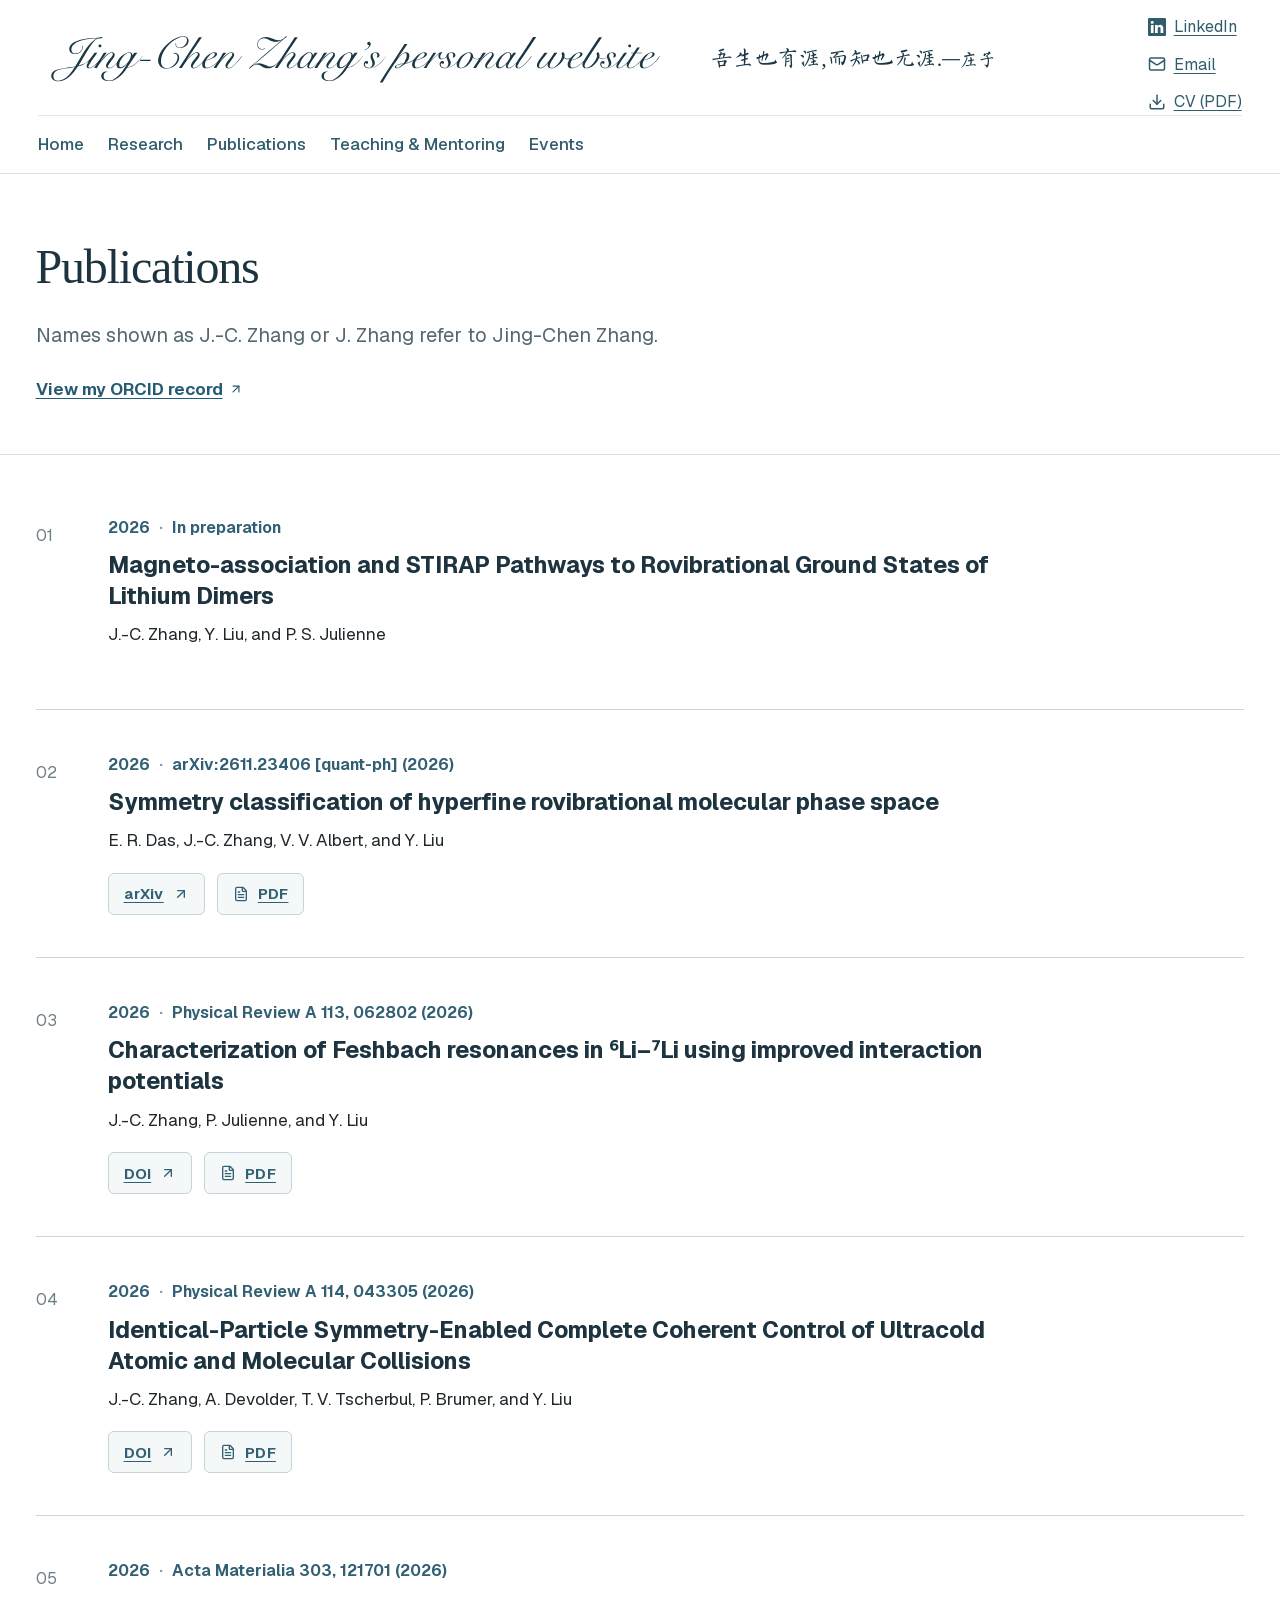
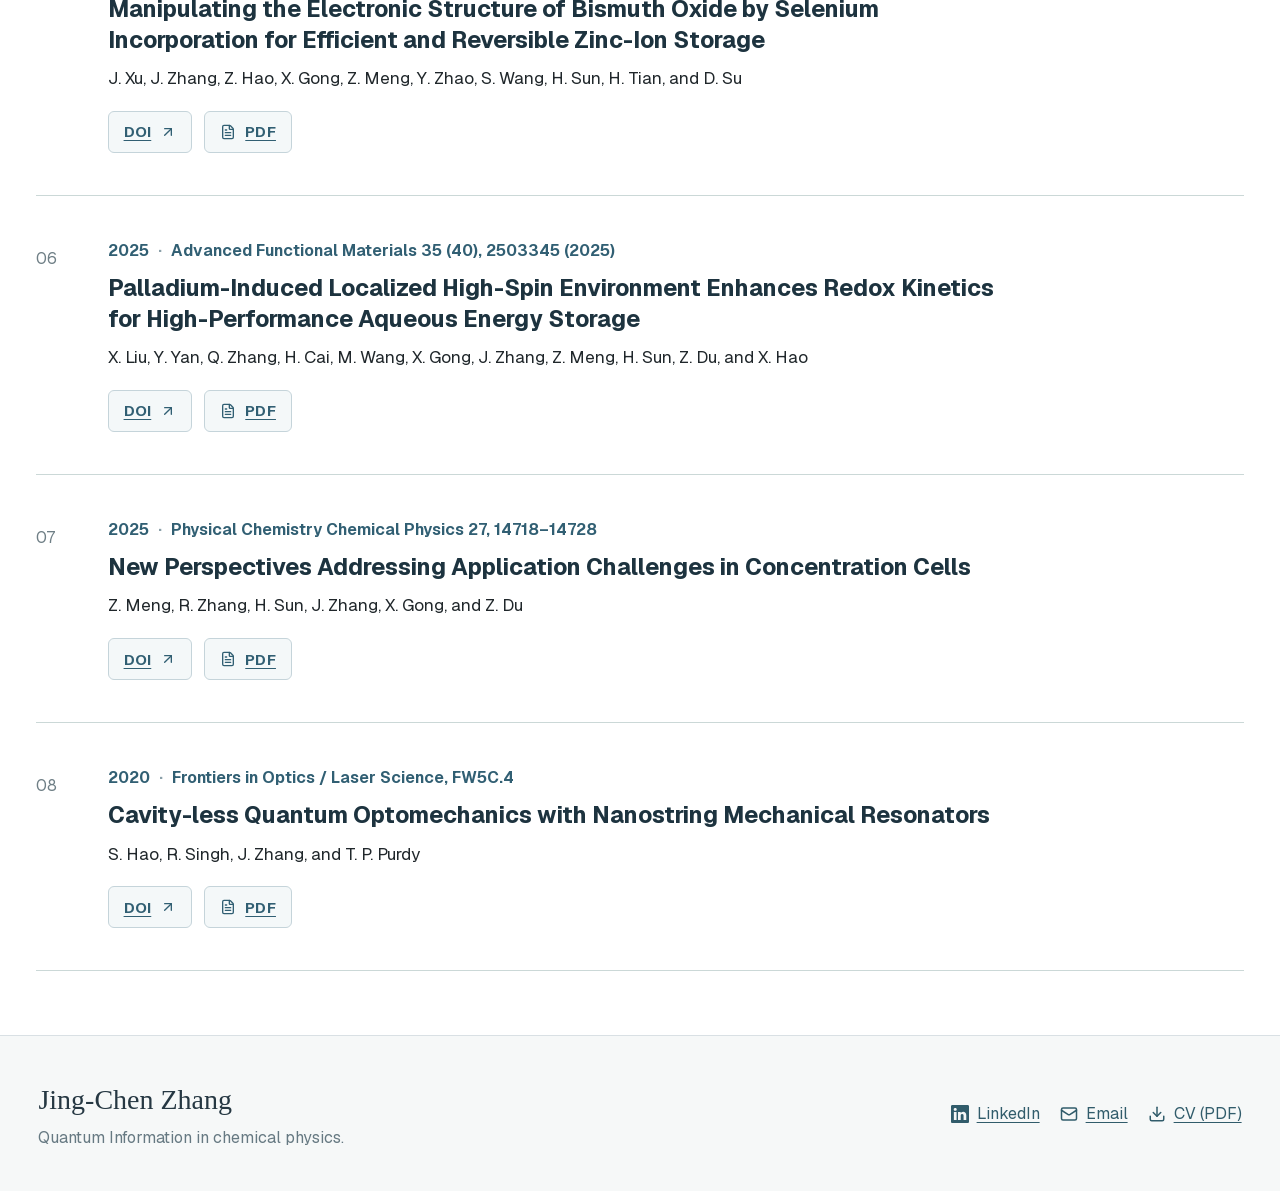
==== commit dc606a59: "Publish website from private source" ====
--- a/publications/index.html
+++ b/publications/index.html
@@ -1,2 +1,2 @@
 <!DOCTYPE html><html lang="en"><head><meta charSet="utf-8"/><meta name="viewport" content="width=device-width, initial-scale=1, viewport-fit=cover"/><link rel="preload" href="../jingchen-personal-website-oneline.svg" as="image"/><link rel="stylesheet" href="../_next/static/css/index.DDbt_9dZ.css" data-rsc-css-href="../_next/static/css/index.DDbt_9dZ.css" data-precedence="vite-rsc/importer-resources"/><title>Publications · Jing-Chen Zhang</title><meta name="description" content="Personal website of Jing-Chen Zhang (Jingchen Zhang, 张京晨), a postdoctoral researcher at NC State (NCSU) and Chemical Physics Ph.D. graduate of the University of Maryland (UMD)."/><meta name="author" content="Jing-Chen Zhang"/><link rel="author" href="https://jingchenzhang.com/"/><meta name="creator" content="Jing-Chen Zhang"/><meta property="og:title" content="Jing-Chen Zhang&#x27;s personal website | 张京晨"/><meta property="og:description" content="Personal website of Jing-Chen Zhang (Jingchen Zhang, 张京晨), a postdoctoral researcher at NC State (NCSU) and Chemical Physics Ph.D. graduate of the University of Maryland (UMD)."/><meta property="og:url" content="https://jingchenzhang.com"/><meta property="og:site_name" content="Jing-Chen Zhang&#x27;s personal website | 张京晨"/><meta property="og:type" content="website"/><meta property="og:image" content="https://jingchenzhang.com/images/mckeldin-library-banner.jpg"/><meta property="og:image:width" content="4992"/><meta property="og:image:height" content="2809"/><meta property="og:image:alt" content="Jing-Chen Zhang&#x27;s personal website | 张京晨"/><meta name="twitter:card" content="summary_large_image"/><meta name="twitter:title" content="Jing-Chen Zhang&#x27;s personal website | 张京晨"/><meta name="twitter:description" content="Personal website of Jing-Chen Zhang (Jingchen Zhang, 张京晨), a postdoctoral researcher at NC State (NCSU) and Chemical Physics Ph.D. graduate of the University of Maryland (UMD)."/><meta name="twitter:image" content="https://jingchenzhang.com/images/mckeldin-library-banner.jpg"/><link rel="icon" href="../favicon.svg?v=jz"/>
-<link rel="canonical" href="https://jingchenzhang.com/publications/"/></head><body><main class="publications-page"><header class="site-header"><div class="site-brand"><a class="wordmark" href="../" aria-label="Jing-Chen Zhang home"><img class="english-title-script" src="../jingchen-personal-website-oneline.svg" width="760" height="74" alt="Jing-Chen Zhang&#x27;s personal website | 张京晨"/></a><p class="website-label visually-hidden">Jing-Chen Zhang&#x27;s personal website | 张京晨</p><p class="header-motto" lang="zh-Hans">吾生也有涯,而知也无涯.<cite>—庄子</cite></p></div><nav aria-label="Primary navigation"><a href="../">Home</a><a href="../research/" data-nav-subject="research">Research</a><a href="./" data-nav-subject="publications">Publications</a><a href="../teaching/" data-nav-subject="teaching">Teaching &amp; Mentoring</a><a href="../talks/" data-nav-subject="talks">Events</a></nav><div class="header-social"><a class="contact-link" href="https://www.linkedin.com/in/jingchen-zhang" target="_blank" rel="noreferrer" aria-label="Jing-Chen Zhang on LinkedIn"><svg xmlns="http://www.w3.org/2000/svg" width="18" height="18" fill="currentColor" viewBox="0 0 16 16" aria-hidden="true" focusable="false"><path d="M0 1.146C0 .513.526 0 1.175 0h13.65C15.474 0 16 .513 16 1.146v13.708c0 .633-.526 1.146-1.175 1.146H1.175C.526 16 0 15.487 0 14.854zm4.943 12.248V6.169H2.542v7.225zm-1.2-8.212c.837 0 1.358-.554 1.358-1.248-.015-.709-.52-1.248-1.342-1.248S2.4 3.226 2.4 3.934c0 .694.521 1.248 1.327 1.248zm4.908 8.212V9.359c0-.216.016-.432.08-.586.173-.431.568-.878 1.232-.878.869 0 1.216.662 1.216 1.634v3.865h2.401V9.25c0-2.22-1.184-3.252-2.764-3.252-1.274 0-1.845.7-2.165 1.193v.025h-.016l.016-.025V6.169h-2.4c.03.678 0 7.225 0 7.225z"></path></svg><span>LinkedIn</span></a><a class="contact-link" href="mailto:jingchen.zhang.phy@gmail.com" aria-label="Email Jing-Chen Zhang"><svg xmlns="http://www.w3.org/2000/svg" width="18" height="18" viewBox="0 0 24 24" fill="none" stroke="currentColor" stroke-width="2" stroke-linecap="round" stroke-linejoin="round" class="lucide lucide-mail" aria-hidden="true"><path d="m22 7-8.991 5.727a2 2 0 0 1-2.009 0L2 7"></path><rect x="2" y="4" width="20" height="16" rx="2"></rect></svg><span>Email</span></a><a class="contact-link" href="../Jing-Chen-Zhang-CV-2026.pdf" target="_blank" rel="noreferrer" aria-label="Jing-Chen Zhang&#x27;s CV (PDF)"><svg xmlns="http://www.w3.org/2000/svg" width="18" height="18" viewBox="0 0 24 24" fill="none" stroke="currentColor" stroke-width="2" stroke-linecap="round" stroke-linejoin="round" class="lucide lucide-download" aria-hidden="true"><path d="M12 15V3"></path><path d="M21 15v4a2 2 0 0 1-2 2H5a2 2 0 0 1-2-2v-4"></path><path d="m7 10 5 5 5-5"></path></svg><span>CV (PDF)</span></a></div></header><section class="publications-intro content-width"><h1>Publications</h1><p>Names shown as J.-C. Zhang or J. Zhang refer to Jing-Chen Zhang.</p><p><a class="text-link" href="https://orcid.org/0000-0002-0385-8315" target="_blank" rel="noreferrer">View my ORCID record <svg xmlns="http://www.w3.org/2000/svg" width="14" height="14" viewBox="0 0 24 24" fill="none" stroke="currentColor" stroke-width="2" stroke-linecap="round" stroke-linejoin="round" class="lucide lucide-arrow-up-right" aria-hidden="true"><path d="M7 7h10v10"></path><path d="M7 17 17 7"></path></svg></a></p></section><section class="publication-list content-width"><article class="publication-row"><div class="publication-number">01</div><div><div class="publication-meta"><span>2026</span><span>In preparation</span></div><h2>Magneto-association and STIRAP Pathways to Rovibrational Ground States of Lithium Dimers</h2><p>J.-C. Zhang, Y. Liu, and P. S. Julienne</p><div class="publication-links"></div></div></article><article class="publication-row"><div class="publication-number">02</div><div><div class="publication-meta"><span>2026</span><span>Physical Review A 113, 062802 (2026)</span></div><h2>Characterization of Feshbach resonances in ⁶Li–⁷Li using improved interaction potentials</h2><p>J.-C. Zhang, P. Julienne, and Y. Liu</p><div class="publication-links"><a href="https://doi.org/10.1103/p3bm-rpcb" target="_blank" rel="noreferrer">DOI<!-- --> <svg xmlns="http://www.w3.org/2000/svg" width="14" height="14" viewBox="0 0 24 24" fill="none" stroke="currentColor" stroke-width="2" stroke-linecap="round" stroke-linejoin="round" class="lucide lucide-arrow-up-right" aria-hidden="true"><path d="M7 7h10v10"></path><path d="M7 17 17 7"></path></svg></a><a href="../papers/zhang-2026-feshbach-resonances.pdf" target="_blank" rel="noreferrer"><svg xmlns="http://www.w3.org/2000/svg" width="16" height="16" viewBox="0 0 24 24" fill="none" stroke="currentColor" stroke-width="2" stroke-linecap="round" stroke-linejoin="round" class="lucide lucide-file-text" aria-hidden="true"><path d="M6 22a2 2 0 0 1-2-2V4a2 2 0 0 1 2-2h8a2.4 2.4 0 0 1 1.704.706l3.588 3.588A2.4 2.4 0 0 1 20 8v12a2 2 0 0 1-2 2z"></path><path d="M14 2v5a1 1 0 0 0 1 1h5"></path><path d="M10 9H8"></path><path d="M16 13H8"></path><path d="M16 17H8"></path></svg> PDF</a></div></div></article><article class="publication-row"><div class="publication-number">03</div><div><div class="publication-meta"><span>2026</span><span>Physical Review A 114, 043305 (2026)</span></div><h2>Identical-Particle Symmetry-Enabled Complete Coherent Control of Ultracold Atomic and Molecular Collisions</h2><p>J.-C. Zhang, A. Devolder, T. V. Tscherbul, P. Brumer, and Y. Liu</p><div class="publication-links"><a href="https://doi.org/10.1103/1mcm-jmnx" target="_blank" rel="noreferrer">DOI<!-- --> <svg xmlns="http://www.w3.org/2000/svg" width="14" height="14" viewBox="0 0 24 24" fill="none" stroke="currentColor" stroke-width="2" stroke-linecap="round" stroke-linejoin="round" class="lucide lucide-arrow-up-right" aria-hidden="true"><path d="M7 7h10v10"></path><path d="M7 17 17 7"></path></svg></a><a href="../papers/zhang-2026-coherent-control.pdf" target="_blank" rel="noreferrer"><svg xmlns="http://www.w3.org/2000/svg" width="16" height="16" viewBox="0 0 24 24" fill="none" stroke="currentColor" stroke-width="2" stroke-linecap="round" stroke-linejoin="round" class="lucide lucide-file-text" aria-hidden="true"><path d="M6 22a2 2 0 0 1-2-2V4a2 2 0 0 1 2-2h8a2.4 2.4 0 0 1 1.704.706l3.588 3.588A2.4 2.4 0 0 1 20 8v12a2 2 0 0 1-2 2z"></path><path d="M14 2v5a1 1 0 0 0 1 1h5"></path><path d="M10 9H8"></path><path d="M16 13H8"></path><path d="M16 17H8"></path></svg> PDF</a></div></div></article><article class="publication-row"><div class="publication-number">04</div><div><div class="publication-meta"><span>2026</span><span>Acta Materialia 303, 121701 (2026)</span></div><h2>Manipulating the Electronic Structure of Bismuth Oxide by Selenium Incorporation for Efficient and Reversible Zinc-Ion Storage</h2><p>J. Xu, J. Zhang, Z. Hao, X. Gong, Z. Meng, Y. Zhao, S. Wang, H. Sun, H. Tian, and D. Su</p><div class="publication-links"><a href="https://doi.org/10.1016/j.actamat.2025.121701" target="_blank" rel="noreferrer">DOI<!-- --> <svg xmlns="http://www.w3.org/2000/svg" width="14" height="14" viewBox="0 0 24 24" fill="none" stroke="currentColor" stroke-width="2" stroke-linecap="round" stroke-linejoin="round" class="lucide lucide-arrow-up-right" aria-hidden="true"><path d="M7 7h10v10"></path><path d="M7 17 17 7"></path></svg></a><a href="../papers/xu-2025-bismuth-oxide.pdf" target="_blank" rel="noreferrer"><svg xmlns="http://www.w3.org/2000/svg" width="16" height="16" viewBox="0 0 24 24" fill="none" stroke="currentColor" stroke-width="2" stroke-linecap="round" stroke-linejoin="round" class="lucide lucide-file-text" aria-hidden="true"><path d="M6 22a2 2 0 0 1-2-2V4a2 2 0 0 1 2-2h8a2.4 2.4 0 0 1 1.704.706l3.588 3.588A2.4 2.4 0 0 1 20 8v12a2 2 0 0 1-2 2z"></path><path d="M14 2v5a1 1 0 0 0 1 1h5"></path><path d="M10 9H8"></path><path d="M16 13H8"></path><path d="M16 17H8"></path></svg> PDF</a></div></div></article><article class="publication-row"><div class="publication-number">05</div><div><div class="publication-meta"><span>2025</span><span>Advanced Functional Materials 35 (40), 2503345 (2025)</span></div><h2>Palladium-Induced Localized High-Spin Environment Enhances Redox Kinetics for High-Performance Aqueous Energy Storage</h2><p>X. Liu, Y. Yan, Q. Zhang, H. Cai, M. Wang, X. Gong, J. Zhang, Z. Meng, H. Sun, Z. Du, and X. Hao</p><div class="publication-links"><a href="https://doi.org/10.1002/adfm.202503345" target="_blank" rel="noreferrer">DOI<!-- --> <svg xmlns="http://www.w3.org/2000/svg" width="14" height="14" viewBox="0 0 24 24" fill="none" stroke="currentColor" stroke-width="2" stroke-linecap="round" stroke-linejoin="round" class="lucide lucide-arrow-up-right" aria-hidden="true"><path d="M7 7h10v10"></path><path d="M7 17 17 7"></path></svg></a><a href="../papers/liu-2025-high-spin-energy-storage.pdf" target="_blank" rel="noreferrer"><svg xmlns="http://www.w3.org/2000/svg" width="16" height="16" viewBox="0 0 24 24" fill="none" stroke="currentColor" stroke-width="2" stroke-linecap="round" stroke-linejoin="round" class="lucide lucide-file-text" aria-hidden="true"><path d="M6 22a2 2 0 0 1-2-2V4a2 2 0 0 1 2-2h8a2.4 2.4 0 0 1 1.704.706l3.588 3.588A2.4 2.4 0 0 1 20 8v12a2 2 0 0 1-2 2z"></path><path d="M14 2v5a1 1 0 0 0 1 1h5"></path><path d="M10 9H8"></path><path d="M16 13H8"></path><path d="M16 17H8"></path></svg> PDF</a></div></div></article><article class="publication-row"><div class="publication-number">06</div><div><div class="publication-meta"><span>2025</span><span>Physical Chemistry Chemical Physics 27, 14718–14728</span></div><h2>New Perspectives Addressing Application Challenges in Concentration Cells</h2><p>Z. Meng, R. Zhang, H. Sun, J. Zhang, X. Gong, and Z. Du</p><div class="publication-links"><a href="https://doi.org/10.1039/D5CP01934F" target="_blank" rel="noreferrer">DOI<!-- --> <svg xmlns="http://www.w3.org/2000/svg" width="14" height="14" viewBox="0 0 24 24" fill="none" stroke="currentColor" stroke-width="2" stroke-linecap="round" stroke-linejoin="round" class="lucide lucide-arrow-up-right" aria-hidden="true"><path d="M7 7h10v10"></path><path d="M7 17 17 7"></path></svg></a><a href="../papers/meng-2025-concentration-cells.pdf" target="_blank" rel="noreferrer"><svg xmlns="http://www.w3.org/2000/svg" width="16" height="16" viewBox="0 0 24 24" fill="none" stroke="currentColor" stroke-width="2" stroke-linecap="round" stroke-linejoin="round" class="lucide lucide-file-text" aria-hidden="true"><path d="M6 22a2 2 0 0 1-2-2V4a2 2 0 0 1 2-2h8a2.4 2.4 0 0 1 1.704.706l3.588 3.588A2.4 2.4 0 0 1 20 8v12a2 2 0 0 1-2 2z"></path><path d="M14 2v5a1 1 0 0 0 1 1h5"></path><path d="M10 9H8"></path><path d="M16 13H8"></path><path d="M16 17H8"></path></svg> PDF</a></div></div></article><article class="publication-row"><div class="publication-number">07</div><div><div class="publication-meta"><span>2020</span><span>Frontiers in Optics / Laser Science, FW5C.4</span></div><h2>Cavity-less Quantum Optomechanics with Nanostring Mechanical Resonators</h2><p>S. Hao, R. Singh, J. Zhang, and T. P. Purdy</p><div class="publication-links"><a href="https://doi.org/10.1364/FIO.2020.FW5C.4" target="_blank" rel="noreferrer">DOI<!-- --> <svg xmlns="http://www.w3.org/2000/svg" width="14" height="14" viewBox="0 0 24 24" fill="none" stroke="currentColor" stroke-width="2" stroke-linecap="round" stroke-linejoin="round" class="lucide lucide-arrow-up-right" aria-hidden="true"><path d="M7 7h10v10"></path><path d="M7 17 17 7"></path></svg></a><a href="../papers/hao-2020-cavityless-optomechanics.pdf" target="_blank" rel="noreferrer"><svg xmlns="http://www.w3.org/2000/svg" width="16" height="16" viewBox="0 0 24 24" fill="none" stroke="currentColor" stroke-width="2" stroke-linecap="round" stroke-linejoin="round" class="lucide lucide-file-text" aria-hidden="true"><path d="M6 22a2 2 0 0 1-2-2V4a2 2 0 0 1 2-2h8a2.4 2.4 0 0 1 1.704.706l3.588 3.588A2.4 2.4 0 0 1 20 8v12a2 2 0 0 1-2 2z"></path><path d="M14 2v5a1 1 0 0 0 1 1h5"></path><path d="M10 9H8"></path><path d="M16 13H8"></path><path d="M16 17H8"></path></svg> PDF</a></div></div></article></section><footer><div><strong>Jing-Chen Zhang</strong><span>Quantum Information in chemical physics.</span></div><div class="footer-links"><a class="contact-link" href="https://www.linkedin.com/in/jingchen-zhang" target="_blank" rel="noreferrer" aria-label="Jing-Chen Zhang on LinkedIn"><svg xmlns="http://www.w3.org/2000/svg" width="18" height="18" fill="currentColor" viewBox="0 0 16 16" aria-hidden="true" focusable="false"><path d="M0 1.146C0 .513.526 0 1.175 0h13.65C15.474 0 16 .513 16 1.146v13.708c0 .633-.526 1.146-1.175 1.146H1.175C.526 16 0 15.487 0 14.854zm4.943 12.248V6.169H2.542v7.225zm-1.2-8.212c.837 0 1.358-.554 1.358-1.248-.015-.709-.52-1.248-1.342-1.248S2.4 3.226 2.4 3.934c0 .694.521 1.248 1.327 1.248zm4.908 8.212V9.359c0-.216.016-.432.08-.586.173-.431.568-.878 1.232-.878.869 0 1.216.662 1.216 1.634v3.865h2.401V9.25c0-2.22-1.184-3.252-2.764-3.252-1.274 0-1.845.7-2.165 1.193v.025h-.016l.016-.025V6.169h-2.4c.03.678 0 7.225 0 7.225z"></path></svg><span>LinkedIn</span></a><a class="contact-link" href="mailto:jingchen.zhang.phy@gmail.com" aria-label="Email Jing-Chen Zhang"><svg xmlns="http://www.w3.org/2000/svg" width="18" height="18" viewBox="0 0 24 24" fill="none" stroke="currentColor" stroke-width="2" stroke-linecap="round" stroke-linejoin="round" class="lucide lucide-mail" aria-hidden="true"><path d="m22 7-8.991 5.727a2 2 0 0 1-2.009 0L2 7"></path><rect x="2" y="4" width="20" height="16" rx="2"></rect></svg><span>Email</span></a><a class="contact-link" href="../Jing-Chen-Zhang-CV-2026.pdf" target="_blank" rel="noreferrer" aria-label="Jing-Chen Zhang&#x27;s CV (PDF)"><svg xmlns="http://www.w3.org/2000/svg" width="18" height="18" viewBox="0 0 24 24" fill="none" stroke="currentColor" stroke-width="2" stroke-linecap="round" stroke-linejoin="round" class="lucide lucide-download" aria-hidden="true"><path d="M12 15V3"></path><path d="M21 15v4a2 2 0 0 1-2 2H5a2 2 0 0 1-2-2v-4"></path><path d="m7 10 5 5 5-5"></path></svg><span>CV (PDF)</span></a></div></footer></main><script data-owner-analytics type="module" src="https://static.cloudflareinsights.com/beacon.min.js" data-cf-beacon='{"token":"21d9a593dcea431090efbbdfda2f0b38"}'></script></body></html>+<link rel="canonical" href="https://jingchenzhang.com/publications/"/></head><body><main class="publications-page"><header class="site-header"><div class="site-brand"><a class="wordmark" href="../" aria-label="Jing-Chen Zhang home"><img class="english-title-script" src="../jingchen-personal-website-oneline.svg" width="760" height="74" alt="Jing-Chen Zhang&#x27;s personal website | 张京晨"/></a><p class="website-label visually-hidden">Jing-Chen Zhang&#x27;s personal website | 张京晨</p><p class="header-motto" lang="zh-Hans">吾生也有涯,而知也无涯.<cite>—庄子</cite></p></div><nav aria-label="Primary navigation"><a href="../">Home</a><a href="../research/" data-nav-subject="research">Research</a><a href="./" data-nav-subject="publications">Publications</a><a href="../teaching/" data-nav-subject="teaching">Teaching &amp; Mentoring</a><a href="../talks/" data-nav-subject="talks">Events</a></nav><div class="header-social"><a class="contact-link" href="https://www.linkedin.com/in/jingchen-zhang" target="_blank" rel="noreferrer" aria-label="Jing-Chen Zhang on LinkedIn"><svg xmlns="http://www.w3.org/2000/svg" width="18" height="18" fill="currentColor" viewBox="0 0 16 16" aria-hidden="true" focusable="false"><path d="M0 1.146C0 .513.526 0 1.175 0h13.65C15.474 0 16 .513 16 1.146v13.708c0 .633-.526 1.146-1.175 1.146H1.175C.526 16 0 15.487 0 14.854zm4.943 12.248V6.169H2.542v7.225zm-1.2-8.212c.837 0 1.358-.554 1.358-1.248-.015-.709-.52-1.248-1.342-1.248S2.4 3.226 2.4 3.934c0 .694.521 1.248 1.327 1.248zm4.908 8.212V9.359c0-.216.016-.432.08-.586.173-.431.568-.878 1.232-.878.869 0 1.216.662 1.216 1.634v3.865h2.401V9.25c0-2.22-1.184-3.252-2.764-3.252-1.274 0-1.845.7-2.165 1.193v.025h-.016l.016-.025V6.169h-2.4c.03.678 0 7.225 0 7.225z"></path></svg><span>LinkedIn</span></a><a class="contact-link" href="mailto:jingchen.zhang.phy@gmail.com" aria-label="Email Jing-Chen Zhang"><svg xmlns="http://www.w3.org/2000/svg" width="18" height="18" viewBox="0 0 24 24" fill="none" stroke="currentColor" stroke-width="2" stroke-linecap="round" stroke-linejoin="round" class="lucide lucide-mail" aria-hidden="true"><path d="m22 7-8.991 5.727a2 2 0 0 1-2.009 0L2 7"></path><rect x="2" y="4" width="20" height="16" rx="2"></rect></svg><span>Email</span></a><a class="contact-link" href="../Jing-Chen-Zhang-CV-2026.pdf" target="_blank" rel="noreferrer" aria-label="Jing-Chen Zhang&#x27;s CV (PDF)"><svg xmlns="http://www.w3.org/2000/svg" width="18" height="18" viewBox="0 0 24 24" fill="none" stroke="currentColor" stroke-width="2" stroke-linecap="round" stroke-linejoin="round" class="lucide lucide-download" aria-hidden="true"><path d="M12 15V3"></path><path d="M21 15v4a2 2 0 0 1-2 2H5a2 2 0 0 1-2-2v-4"></path><path d="m7 10 5 5 5-5"></path></svg><span>CV (PDF)</span></a></div></header><section class="publications-intro content-width"><h1>Publications</h1><p>Names shown as J.-C. Zhang or J. Zhang refer to Jing-Chen Zhang.</p><p><a class="text-link" href="https://orcid.org/0000-0002-0385-8315" target="_blank" rel="noreferrer">View my ORCID record <svg xmlns="http://www.w3.org/2000/svg" width="14" height="14" viewBox="0 0 24 24" fill="none" stroke="currentColor" stroke-width="2" stroke-linecap="round" stroke-linejoin="round" class="lucide lucide-arrow-up-right" aria-hidden="true"><path d="M7 7h10v10"></path><path d="M7 17 17 7"></path></svg></a></p></section><section class="publication-list content-width"><article class="publication-row"><div class="publication-number">01</div><div><div class="publication-meta"><span>2026</span><span>In preparation</span></div><h2>Magneto-association and STIRAP Pathways to Rovibrational Ground States of Lithium Dimers</h2><p>J.-C. Zhang, Y. Liu, and P. S. Julienne</p><div class="publication-links"></div></div></article><article class="publication-row"><div class="publication-number">02</div><div><div class="publication-meta"><span>2026</span><span>arXiv:2611.23406 [quant-ph] (2026)</span></div><h2>Symmetry classification of hyperfine rovibrational molecular phase space</h2><p>E. R. Das, J.-C. Zhang, V. V. Albert, and Y. Liu</p><div class="publication-links"><a href="https://arxiv.org/abs/2611.23406" target="_blank" rel="noreferrer">arXiv<!-- --> <svg xmlns="http://www.w3.org/2000/svg" width="14" height="14" viewBox="0 0 24 24" fill="none" stroke="currentColor" stroke-width="2" stroke-linecap="round" stroke-linejoin="round" class="lucide lucide-arrow-up-right" aria-hidden="true"><path d="M7 7h10v10"></path><path d="M7 17 17 7"></path></svg></a><a href="https://arxiv.org/pdf/2611.23406" target="_blank" rel="noreferrer"><svg xmlns="http://www.w3.org/2000/svg" width="16" height="16" viewBox="0 0 24 24" fill="none" stroke="currentColor" stroke-width="2" stroke-linecap="round" stroke-linejoin="round" class="lucide lucide-file-text" aria-hidden="true"><path d="M6 22a2 2 0 0 1-2-2V4a2 2 0 0 1 2-2h8a2.4 2.4 0 0 1 1.704.706l3.588 3.588A2.4 2.4 0 0 1 20 8v12a2 2 0 0 1-2 2z"></path><path d="M14 2v5a1 1 0 0 0 1 1h5"></path><path d="M10 9H8"></path><path d="M16 13H8"></path><path d="M16 17H8"></path></svg> PDF</a></div></div></article><article class="publication-row"><div class="publication-number">03</div><div><div class="publication-meta"><span>2026</span><span>Physical Review A 113, 062802 (2026)</span></div><h2>Characterization of Feshbach resonances in ⁶Li–⁷Li using improved interaction potentials</h2><p>J.-C. Zhang, P. Julienne, and Y. Liu</p><div class="publication-links"><a href="https://doi.org/10.1103/p3bm-rpcb" target="_blank" rel="noreferrer">DOI<!-- --> <svg xmlns="http://www.w3.org/2000/svg" width="14" height="14" viewBox="0 0 24 24" fill="none" stroke="currentColor" stroke-width="2" stroke-linecap="round" stroke-linejoin="round" class="lucide lucide-arrow-up-right" aria-hidden="true"><path d="M7 7h10v10"></path><path d="M7 17 17 7"></path></svg></a><a href="../papers/zhang-2026-feshbach-resonances.pdf" target="_blank" rel="noreferrer"><svg xmlns="http://www.w3.org/2000/svg" width="16" height="16" viewBox="0 0 24 24" fill="none" stroke="currentColor" stroke-width="2" stroke-linecap="round" stroke-linejoin="round" class="lucide lucide-file-text" aria-hidden="true"><path d="M6 22a2 2 0 0 1-2-2V4a2 2 0 0 1 2-2h8a2.4 2.4 0 0 1 1.704.706l3.588 3.588A2.4 2.4 0 0 1 20 8v12a2 2 0 0 1-2 2z"></path><path d="M14 2v5a1 1 0 0 0 1 1h5"></path><path d="M10 9H8"></path><path d="M16 13H8"></path><path d="M16 17H8"></path></svg> PDF</a></div></div></article><article class="publication-row"><div class="publication-number">04</div><div><div class="publication-meta"><span>2026</span><span>Physical Review A 114, 043305 (2026)</span></div><h2>Identical-Particle Symmetry-Enabled Complete Coherent Control of Ultracold Atomic and Molecular Collisions</h2><p>J.-C. Zhang, A. Devolder, T. V. Tscherbul, P. Brumer, and Y. Liu</p><div class="publication-links"><a href="https://doi.org/10.1103/1mcm-jmnx" target="_blank" rel="noreferrer">DOI<!-- --> <svg xmlns="http://www.w3.org/2000/svg" width="14" height="14" viewBox="0 0 24 24" fill="none" stroke="currentColor" stroke-width="2" stroke-linecap="round" stroke-linejoin="round" class="lucide lucide-arrow-up-right" aria-hidden="true"><path d="M7 7h10v10"></path><path d="M7 17 17 7"></path></svg></a><a href="../papers/zhang-2026-coherent-control.pdf" target="_blank" rel="noreferrer"><svg xmlns="http://www.w3.org/2000/svg" width="16" height="16" viewBox="0 0 24 24" fill="none" stroke="currentColor" stroke-width="2" stroke-linecap="round" stroke-linejoin="round" class="lucide lucide-file-text" aria-hidden="true"><path d="M6 22a2 2 0 0 1-2-2V4a2 2 0 0 1 2-2h8a2.4 2.4 0 0 1 1.704.706l3.588 3.588A2.4 2.4 0 0 1 20 8v12a2 2 0 0 1-2 2z"></path><path d="M14 2v5a1 1 0 0 0 1 1h5"></path><path d="M10 9H8"></path><path d="M16 13H8"></path><path d="M16 17H8"></path></svg> PDF</a></div></div></article><article class="publication-row"><div class="publication-number">05</div><div><div class="publication-meta"><span>2026</span><span>Acta Materialia 303, 121701 (2026)</span></div><h2>Manipulating the Electronic Structure of Bismuth Oxide by Selenium Incorporation for Efficient and Reversible Zinc-Ion Storage</h2><p>J. Xu, J. Zhang, Z. Hao, X. Gong, Z. Meng, Y. Zhao, S. Wang, H. Sun, H. Tian, and D. Su</p><div class="publication-links"><a href="https://doi.org/10.1016/j.actamat.2025.121701" target="_blank" rel="noreferrer">DOI<!-- --> <svg xmlns="http://www.w3.org/2000/svg" width="14" height="14" viewBox="0 0 24 24" fill="none" stroke="currentColor" stroke-width="2" stroke-linecap="round" stroke-linejoin="round" class="lucide lucide-arrow-up-right" aria-hidden="true"><path d="M7 7h10v10"></path><path d="M7 17 17 7"></path></svg></a><a href="../papers/xu-2025-bismuth-oxide.pdf" target="_blank" rel="noreferrer"><svg xmlns="http://www.w3.org/2000/svg" width="16" height="16" viewBox="0 0 24 24" fill="none" stroke="currentColor" stroke-width="2" stroke-linecap="round" stroke-linejoin="round" class="lucide lucide-file-text" aria-hidden="true"><path d="M6 22a2 2 0 0 1-2-2V4a2 2 0 0 1 2-2h8a2.4 2.4 0 0 1 1.704.706l3.588 3.588A2.4 2.4 0 0 1 20 8v12a2 2 0 0 1-2 2z"></path><path d="M14 2v5a1 1 0 0 0 1 1h5"></path><path d="M10 9H8"></path><path d="M16 13H8"></path><path d="M16 17H8"></path></svg> PDF</a></div></div></article><article class="publication-row"><div class="publication-number">06</div><div><div class="publication-meta"><span>2025</span><span>Advanced Functional Materials 35 (40), 2503345 (2025)</span></div><h2>Palladium-Induced Localized High-Spin Environment Enhances Redox Kinetics for High-Performance Aqueous Energy Storage</h2><p>X. Liu, Y. Yan, Q. Zhang, H. Cai, M. Wang, X. Gong, J. Zhang, Z. Meng, H. Sun, Z. Du, and X. Hao</p><div class="publication-links"><a href="https://doi.org/10.1002/adfm.202503345" target="_blank" rel="noreferrer">DOI<!-- --> <svg xmlns="http://www.w3.org/2000/svg" width="14" height="14" viewBox="0 0 24 24" fill="none" stroke="currentColor" stroke-width="2" stroke-linecap="round" stroke-linejoin="round" class="lucide lucide-arrow-up-right" aria-hidden="true"><path d="M7 7h10v10"></path><path d="M7 17 17 7"></path></svg></a><a href="../papers/liu-2025-high-spin-energy-storage.pdf" target="_blank" rel="noreferrer"><svg xmlns="http://www.w3.org/2000/svg" width="16" height="16" viewBox="0 0 24 24" fill="none" stroke="currentColor" stroke-width="2" stroke-linecap="round" stroke-linejoin="round" class="lucide lucide-file-text" aria-hidden="true"><path d="M6 22a2 2 0 0 1-2-2V4a2 2 0 0 1 2-2h8a2.4 2.4 0 0 1 1.704.706l3.588 3.588A2.4 2.4 0 0 1 20 8v12a2 2 0 0 1-2 2z"></path><path d="M14 2v5a1 1 0 0 0 1 1h5"></path><path d="M10 9H8"></path><path d="M16 13H8"></path><path d="M16 17H8"></path></svg> PDF</a></div></div></article><article class="publication-row"><div class="publication-number">07</div><div><div class="publication-meta"><span>2025</span><span>Physical Chemistry Chemical Physics 27, 14718–14728</span></div><h2>New Perspectives Addressing Application Challenges in Concentration Cells</h2><p>Z. Meng, R. Zhang, H. Sun, J. Zhang, X. Gong, and Z. Du</p><div class="publication-links"><a href="https://doi.org/10.1039/D5CP01934F" target="_blank" rel="noreferrer">DOI<!-- --> <svg xmlns="http://www.w3.org/2000/svg" width="14" height="14" viewBox="0 0 24 24" fill="none" stroke="currentColor" stroke-width="2" stroke-linecap="round" stroke-linejoin="round" class="lucide lucide-arrow-up-right" aria-hidden="true"><path d="M7 7h10v10"></path><path d="M7 17 17 7"></path></svg></a><a href="../papers/meng-2025-concentration-cells.pdf" target="_blank" rel="noreferrer"><svg xmlns="http://www.w3.org/2000/svg" width="16" height="16" viewBox="0 0 24 24" fill="none" stroke="currentColor" stroke-width="2" stroke-linecap="round" stroke-linejoin="round" class="lucide lucide-file-text" aria-hidden="true"><path d="M6 22a2 2 0 0 1-2-2V4a2 2 0 0 1 2-2h8a2.4 2.4 0 0 1 1.704.706l3.588 3.588A2.4 2.4 0 0 1 20 8v12a2 2 0 0 1-2 2z"></path><path d="M14 2v5a1 1 0 0 0 1 1h5"></path><path d="M10 9H8"></path><path d="M16 13H8"></path><path d="M16 17H8"></path></svg> PDF</a></div></div></article><article class="publication-row"><div class="publication-number">08</div><div><div class="publication-meta"><span>2020</span><span>Frontiers in Optics / Laser Science, FW5C.4</span></div><h2>Cavity-less Quantum Optomechanics with Nanostring Mechanical Resonators</h2><p>S. Hao, R. Singh, J. Zhang, and T. P. Purdy</p><div class="publication-links"><a href="https://doi.org/10.1364/FIO.2020.FW5C.4" target="_blank" rel="noreferrer">DOI<!-- --> <svg xmlns="http://www.w3.org/2000/svg" width="14" height="14" viewBox="0 0 24 24" fill="none" stroke="currentColor" stroke-width="2" stroke-linecap="round" stroke-linejoin="round" class="lucide lucide-arrow-up-right" aria-hidden="true"><path d="M7 7h10v10"></path><path d="M7 17 17 7"></path></svg></a><a href="../papers/hao-2020-cavityless-optomechanics.pdf" target="_blank" rel="noreferrer"><svg xmlns="http://www.w3.org/2000/svg" width="16" height="16" viewBox="0 0 24 24" fill="none" stroke="currentColor" stroke-width="2" stroke-linecap="round" stroke-linejoin="round" class="lucide lucide-file-text" aria-hidden="true"><path d="M6 22a2 2 0 0 1-2-2V4a2 2 0 0 1 2-2h8a2.4 2.4 0 0 1 1.704.706l3.588 3.588A2.4 2.4 0 0 1 20 8v12a2 2 0 0 1-2 2z"></path><path d="M14 2v5a1 1 0 0 0 1 1h5"></path><path d="M10 9H8"></path><path d="M16 13H8"></path><path d="M16 17H8"></path></svg> PDF</a></div></div></article></section><footer><div><strong>Jing-Chen Zhang</strong><span>Quantum Information in chemical physics.</span></div><div class="footer-links"><a class="contact-link" href="https://www.linkedin.com/in/jingchen-zhang" target="_blank" rel="noreferrer" aria-label="Jing-Chen Zhang on LinkedIn"><svg xmlns="http://www.w3.org/2000/svg" width="18" height="18" fill="currentColor" viewBox="0 0 16 16" aria-hidden="true" focusable="false"><path d="M0 1.146C0 .513.526 0 1.175 0h13.65C15.474 0 16 .513 16 1.146v13.708c0 .633-.526 1.146-1.175 1.146H1.175C.526 16 0 15.487 0 14.854zm4.943 12.248V6.169H2.542v7.225zm-1.2-8.212c.837 0 1.358-.554 1.358-1.248-.015-.709-.52-1.248-1.342-1.248S2.4 3.226 2.4 3.934c0 .694.521 1.248 1.327 1.248zm4.908 8.212V9.359c0-.216.016-.432.08-.586.173-.431.568-.878 1.232-.878.869 0 1.216.662 1.216 1.634v3.865h2.401V9.25c0-2.22-1.184-3.252-2.764-3.252-1.274 0-1.845.7-2.165 1.193v.025h-.016l.016-.025V6.169h-2.4c.03.678 0 7.225 0 7.225z"></path></svg><span>LinkedIn</span></a><a class="contact-link" href="mailto:jingchen.zhang.phy@gmail.com" aria-label="Email Jing-Chen Zhang"><svg xmlns="http://www.w3.org/2000/svg" width="18" height="18" viewBox="0 0 24 24" fill="none" stroke="currentColor" stroke-width="2" stroke-linecap="round" stroke-linejoin="round" class="lucide lucide-mail" aria-hidden="true"><path d="m22 7-8.991 5.727a2 2 0 0 1-2.009 0L2 7"></path><rect x="2" y="4" width="20" height="16" rx="2"></rect></svg><span>Email</span></a><a class="contact-link" href="../Jing-Chen-Zhang-CV-2026.pdf" target="_blank" rel="noreferrer" aria-label="Jing-Chen Zhang&#x27;s CV (PDF)"><svg xmlns="http://www.w3.org/2000/svg" width="18" height="18" viewBox="0 0 24 24" fill="none" stroke="currentColor" stroke-width="2" stroke-linecap="round" stroke-linejoin="round" class="lucide lucide-download" aria-hidden="true"><path d="M12 15V3"></path><path d="M21 15v4a2 2 0 0 1-2 2H5a2 2 0 0 1-2-2v-4"></path><path d="m7 10 5 5 5-5"></path></svg><span>CV (PDF)</span></a></div></footer></main><script data-owner-analytics type="module" src="https://static.cloudflareinsights.com/beacon.min.js" data-cf-beacon='{"token":"21d9a593dcea431090efbbdfda2f0b38"}'></script></body></html>
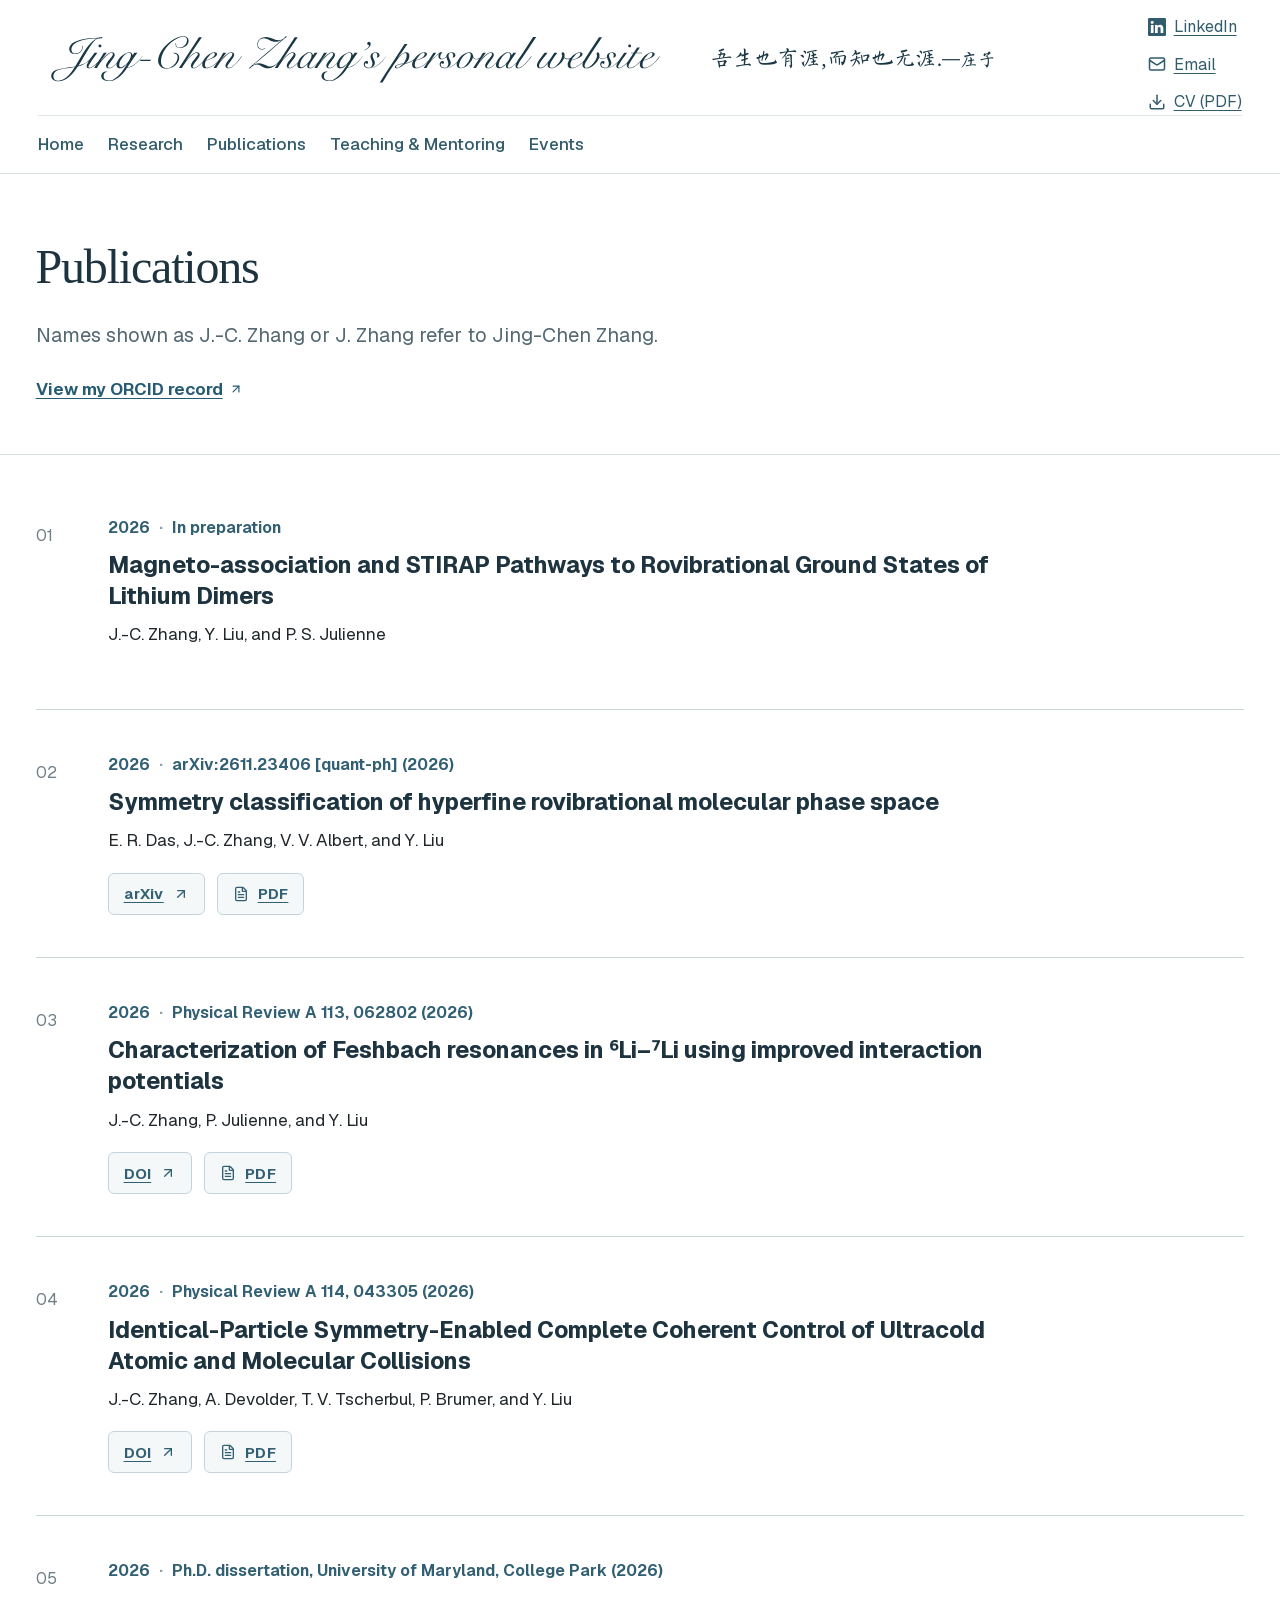
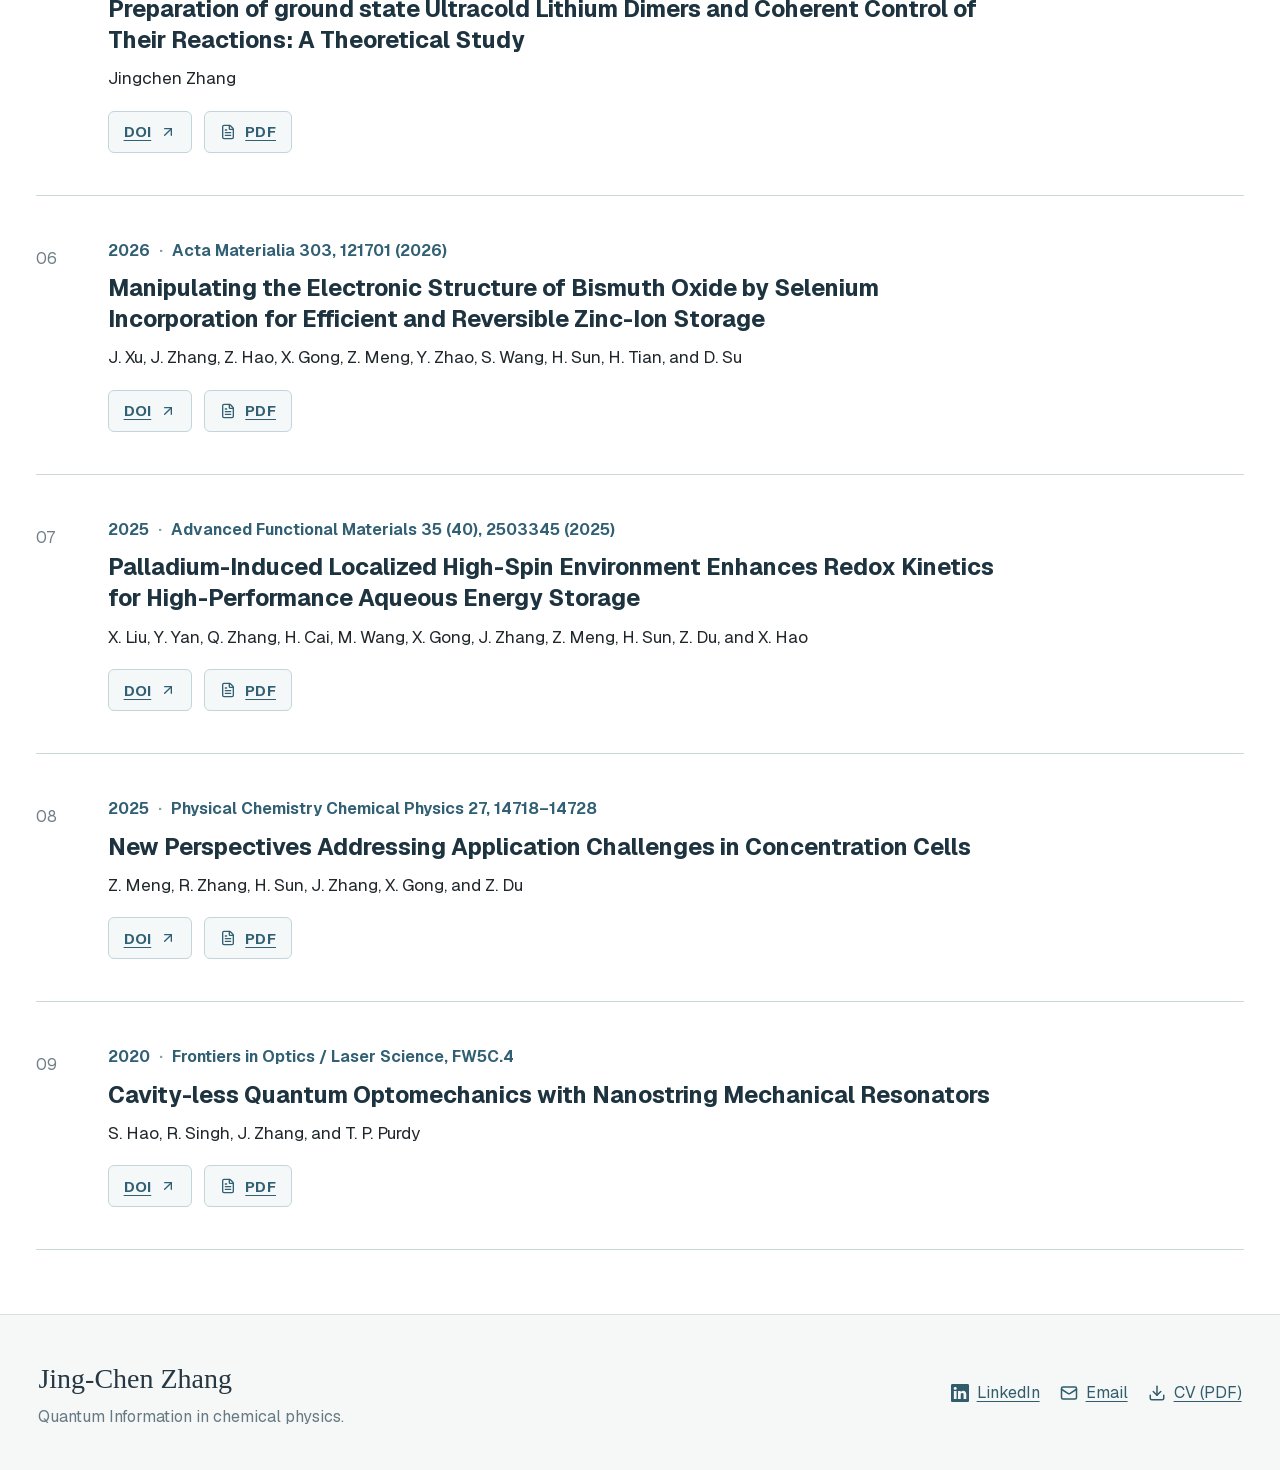
==== commit cbc06ef1: "Publish website from private source" ====
--- a/publications/index.html
+++ b/publications/index.html
@@ -1,2 +1,2 @@
 <!DOCTYPE html><html lang="en"><head><meta charSet="utf-8"/><meta name="viewport" content="width=device-width, initial-scale=1, viewport-fit=cover"/><link rel="preload" href="../jingchen-personal-website-oneline.svg" as="image"/><link rel="stylesheet" href="../_next/static/css/index.DDbt_9dZ.css" data-rsc-css-href="../_next/static/css/index.DDbt_9dZ.css" data-precedence="vite-rsc/importer-resources"/><title>Publications · Jing-Chen Zhang</title><meta name="description" content="Personal website of Jing-Chen Zhang (Jingchen Zhang, 张京晨), a postdoctoral researcher at NC State (NCSU) and Chemical Physics Ph.D. graduate of the University of Maryland (UMD)."/><meta name="author" content="Jing-Chen Zhang"/><link rel="author" href="https://jingchenzhang.com/"/><meta name="creator" content="Jing-Chen Zhang"/><meta property="og:title" content="Jing-Chen Zhang&#x27;s personal website | 张京晨"/><meta property="og:description" content="Personal website of Jing-Chen Zhang (Jingchen Zhang, 张京晨), a postdoctoral researcher at NC State (NCSU) and Chemical Physics Ph.D. graduate of the University of Maryland (UMD)."/><meta property="og:url" content="https://jingchenzhang.com"/><meta property="og:site_name" content="Jing-Chen Zhang&#x27;s personal website | 张京晨"/><meta property="og:type" content="website"/><meta property="og:image" content="https://jingchenzhang.com/images/mckeldin-library-banner.jpg"/><meta property="og:image:width" content="4992"/><meta property="og:image:height" content="2809"/><meta property="og:image:alt" content="Jing-Chen Zhang&#x27;s personal website | 张京晨"/><meta name="twitter:card" content="summary_large_image"/><meta name="twitter:title" content="Jing-Chen Zhang&#x27;s personal website | 张京晨"/><meta name="twitter:description" content="Personal website of Jing-Chen Zhang (Jingchen Zhang, 张京晨), a postdoctoral researcher at NC State (NCSU) and Chemical Physics Ph.D. graduate of the University of Maryland (UMD)."/><meta name="twitter:image" content="https://jingchenzhang.com/images/mckeldin-library-banner.jpg"/><link rel="icon" href="../favicon.svg?v=jz"/>
-<link rel="canonical" href="https://jingchenzhang.com/publications/"/></head><body><main class="publications-page"><header class="site-header"><div class="site-brand"><a class="wordmark" href="../" aria-label="Jing-Chen Zhang home"><img class="english-title-script" src="../jingchen-personal-website-oneline.svg" width="760" height="74" alt="Jing-Chen Zhang&#x27;s personal website | 张京晨"/></a><p class="website-label visually-hidden">Jing-Chen Zhang&#x27;s personal website | 张京晨</p><p class="header-motto" lang="zh-Hans">吾生也有涯,而知也无涯.<cite>—庄子</cite></p></div><nav aria-label="Primary navigation"><a href="../">Home</a><a href="../research/" data-nav-subject="research">Research</a><a href="./" data-nav-subject="publications">Publications</a><a href="../teaching/" data-nav-subject="teaching">Teaching &amp; Mentoring</a><a href="../talks/" data-nav-subject="talks">Events</a></nav><div class="header-social"><a class="contact-link" href="https://www.linkedin.com/in/jingchen-zhang" target="_blank" rel="noreferrer" aria-label="Jing-Chen Zhang on LinkedIn"><svg xmlns="http://www.w3.org/2000/svg" width="18" height="18" fill="currentColor" viewBox="0 0 16 16" aria-hidden="true" focusable="false"><path d="M0 1.146C0 .513.526 0 1.175 0h13.65C15.474 0 16 .513 16 1.146v13.708c0 .633-.526 1.146-1.175 1.146H1.175C.526 16 0 15.487 0 14.854zm4.943 12.248V6.169H2.542v7.225zm-1.2-8.212c.837 0 1.358-.554 1.358-1.248-.015-.709-.52-1.248-1.342-1.248S2.4 3.226 2.4 3.934c0 .694.521 1.248 1.327 1.248zm4.908 8.212V9.359c0-.216.016-.432.08-.586.173-.431.568-.878 1.232-.878.869 0 1.216.662 1.216 1.634v3.865h2.401V9.25c0-2.22-1.184-3.252-2.764-3.252-1.274 0-1.845.7-2.165 1.193v.025h-.016l.016-.025V6.169h-2.4c.03.678 0 7.225 0 7.225z"></path></svg><span>LinkedIn</span></a><a class="contact-link" href="mailto:jingchen.zhang.phy@gmail.com" aria-label="Email Jing-Chen Zhang"><svg xmlns="http://www.w3.org/2000/svg" width="18" height="18" viewBox="0 0 24 24" fill="none" stroke="currentColor" stroke-width="2" stroke-linecap="round" stroke-linejoin="round" class="lucide lucide-mail" aria-hidden="true"><path d="m22 7-8.991 5.727a2 2 0 0 1-2.009 0L2 7"></path><rect x="2" y="4" width="20" height="16" rx="2"></rect></svg><span>Email</span></a><a class="contact-link" href="../Jing-Chen-Zhang-CV-2026.pdf" target="_blank" rel="noreferrer" aria-label="Jing-Chen Zhang&#x27;s CV (PDF)"><svg xmlns="http://www.w3.org/2000/svg" width="18" height="18" viewBox="0 0 24 24" fill="none" stroke="currentColor" stroke-width="2" stroke-linecap="round" stroke-linejoin="round" class="lucide lucide-download" aria-hidden="true"><path d="M12 15V3"></path><path d="M21 15v4a2 2 0 0 1-2 2H5a2 2 0 0 1-2-2v-4"></path><path d="m7 10 5 5 5-5"></path></svg><span>CV (PDF)</span></a></div></header><section class="publications-intro content-width"><h1>Publications</h1><p>Names shown as J.-C. Zhang or J. Zhang refer to Jing-Chen Zhang.</p><p><a class="text-link" href="https://orcid.org/0000-0002-0385-8315" target="_blank" rel="noreferrer">View my ORCID record <svg xmlns="http://www.w3.org/2000/svg" width="14" height="14" viewBox="0 0 24 24" fill="none" stroke="currentColor" stroke-width="2" stroke-linecap="round" stroke-linejoin="round" class="lucide lucide-arrow-up-right" aria-hidden="true"><path d="M7 7h10v10"></path><path d="M7 17 17 7"></path></svg></a></p></section><section class="publication-list content-width"><article class="publication-row"><div class="publication-number">01</div><div><div class="publication-meta"><span>2026</span><span>In preparation</span></div><h2>Magneto-association and STIRAP Pathways to Rovibrational Ground States of Lithium Dimers</h2><p>J.-C. Zhang, Y. Liu, and P. S. Julienne</p><div class="publication-links"></div></div></article><article class="publication-row"><div class="publication-number">02</div><div><div class="publication-meta"><span>2026</span><span>arXiv:2611.23406 [quant-ph] (2026)</span></div><h2>Symmetry classification of hyperfine rovibrational molecular phase space</h2><p>E. R. Das, J.-C. Zhang, V. V. Albert, and Y. Liu</p><div class="publication-links"><a href="https://arxiv.org/abs/2611.23406" target="_blank" rel="noreferrer">arXiv<!-- --> <svg xmlns="http://www.w3.org/2000/svg" width="14" height="14" viewBox="0 0 24 24" fill="none" stroke="currentColor" stroke-width="2" stroke-linecap="round" stroke-linejoin="round" class="lucide lucide-arrow-up-right" aria-hidden="true"><path d="M7 7h10v10"></path><path d="M7 17 17 7"></path></svg></a><a href="https://arxiv.org/pdf/2611.23406" target="_blank" rel="noreferrer"><svg xmlns="http://www.w3.org/2000/svg" width="16" height="16" viewBox="0 0 24 24" fill="none" stroke="currentColor" stroke-width="2" stroke-linecap="round" stroke-linejoin="round" class="lucide lucide-file-text" aria-hidden="true"><path d="M6 22a2 2 0 0 1-2-2V4a2 2 0 0 1 2-2h8a2.4 2.4 0 0 1 1.704.706l3.588 3.588A2.4 2.4 0 0 1 20 8v12a2 2 0 0 1-2 2z"></path><path d="M14 2v5a1 1 0 0 0 1 1h5"></path><path d="M10 9H8"></path><path d="M16 13H8"></path><path d="M16 17H8"></path></svg> PDF</a></div></div></article><article class="publication-row"><div class="publication-number">03</div><div><div class="publication-meta"><span>2026</span><span>Physical Review A 113, 062802 (2026)</span></div><h2>Characterization of Feshbach resonances in ⁶Li–⁷Li using improved interaction potentials</h2><p>J.-C. Zhang, P. Julienne, and Y. Liu</p><div class="publication-links"><a href="https://doi.org/10.1103/p3bm-rpcb" target="_blank" rel="noreferrer">DOI<!-- --> <svg xmlns="http://www.w3.org/2000/svg" width="14" height="14" viewBox="0 0 24 24" fill="none" stroke="currentColor" stroke-width="2" stroke-linecap="round" stroke-linejoin="round" class="lucide lucide-arrow-up-right" aria-hidden="true"><path d="M7 7h10v10"></path><path d="M7 17 17 7"></path></svg></a><a href="../papers/zhang-2026-feshbach-resonances.pdf" target="_blank" rel="noreferrer"><svg xmlns="http://www.w3.org/2000/svg" width="16" height="16" viewBox="0 0 24 24" fill="none" stroke="currentColor" stroke-width="2" stroke-linecap="round" stroke-linejoin="round" class="lucide lucide-file-text" aria-hidden="true"><path d="M6 22a2 2 0 0 1-2-2V4a2 2 0 0 1 2-2h8a2.4 2.4 0 0 1 1.704.706l3.588 3.588A2.4 2.4 0 0 1 20 8v12a2 2 0 0 1-2 2z"></path><path d="M14 2v5a1 1 0 0 0 1 1h5"></path><path d="M10 9H8"></path><path d="M16 13H8"></path><path d="M16 17H8"></path></svg> PDF</a></div></div></article><article class="publication-row"><div class="publication-number">04</div><div><div class="publication-meta"><span>2026</span><span>Physical Review A 114, 043305 (2026)</span></div><h2>Identical-Particle Symmetry-Enabled Complete Coherent Control of Ultracold Atomic and Molecular Collisions</h2><p>J.-C. Zhang, A. Devolder, T. V. Tscherbul, P. Brumer, and Y. Liu</p><div class="publication-links"><a href="https://doi.org/10.1103/1mcm-jmnx" target="_blank" rel="noreferrer">DOI<!-- --> <svg xmlns="http://www.w3.org/2000/svg" width="14" height="14" viewBox="0 0 24 24" fill="none" stroke="currentColor" stroke-width="2" stroke-linecap="round" stroke-linejoin="round" class="lucide lucide-arrow-up-right" aria-hidden="true"><path d="M7 7h10v10"></path><path d="M7 17 17 7"></path></svg></a><a href="../papers/zhang-2026-coherent-control.pdf" target="_blank" rel="noreferrer"><svg xmlns="http://www.w3.org/2000/svg" width="16" height="16" viewBox="0 0 24 24" fill="none" stroke="currentColor" stroke-width="2" stroke-linecap="round" stroke-linejoin="round" class="lucide lucide-file-text" aria-hidden="true"><path d="M6 22a2 2 0 0 1-2-2V4a2 2 0 0 1 2-2h8a2.4 2.4 0 0 1 1.704.706l3.588 3.588A2.4 2.4 0 0 1 20 8v12a2 2 0 0 1-2 2z"></path><path d="M14 2v5a1 1 0 0 0 1 1h5"></path><path d="M10 9H8"></path><path d="M16 13H8"></path><path d="M16 17H8"></path></svg> PDF</a></div></div></article><article class="publication-row"><div class="publication-number">05</div><div><div class="publication-meta"><span>2026</span><span>Acta Materialia 303, 121701 (2026)</span></div><h2>Manipulating the Electronic Structure of Bismuth Oxide by Selenium Incorporation for Efficient and Reversible Zinc-Ion Storage</h2><p>J. Xu, J. Zhang, Z. Hao, X. Gong, Z. Meng, Y. Zhao, S. Wang, H. Sun, H. Tian, and D. Su</p><div class="publication-links"><a href="https://doi.org/10.1016/j.actamat.2025.121701" target="_blank" rel="noreferrer">DOI<!-- --> <svg xmlns="http://www.w3.org/2000/svg" width="14" height="14" viewBox="0 0 24 24" fill="none" stroke="currentColor" stroke-width="2" stroke-linecap="round" stroke-linejoin="round" class="lucide lucide-arrow-up-right" aria-hidden="true"><path d="M7 7h10v10"></path><path d="M7 17 17 7"></path></svg></a><a href="../papers/xu-2025-bismuth-oxide.pdf" target="_blank" rel="noreferrer"><svg xmlns="http://www.w3.org/2000/svg" width="16" height="16" viewBox="0 0 24 24" fill="none" stroke="currentColor" stroke-width="2" stroke-linecap="round" stroke-linejoin="round" class="lucide lucide-file-text" aria-hidden="true"><path d="M6 22a2 2 0 0 1-2-2V4a2 2 0 0 1 2-2h8a2.4 2.4 0 0 1 1.704.706l3.588 3.588A2.4 2.4 0 0 1 20 8v12a2 2 0 0 1-2 2z"></path><path d="M14 2v5a1 1 0 0 0 1 1h5"></path><path d="M10 9H8"></path><path d="M16 13H8"></path><path d="M16 17H8"></path></svg> PDF</a></div></div></article><article class="publication-row"><div class="publication-number">06</div><div><div class="publication-meta"><span>2025</span><span>Advanced Functional Materials 35 (40), 2503345 (2025)</span></div><h2>Palladium-Induced Localized High-Spin Environment Enhances Redox Kinetics for High-Performance Aqueous Energy Storage</h2><p>X. Liu, Y. Yan, Q. Zhang, H. Cai, M. Wang, X. Gong, J. Zhang, Z. Meng, H. Sun, Z. Du, and X. Hao</p><div class="publication-links"><a href="https://doi.org/10.1002/adfm.202503345" target="_blank" rel="noreferrer">DOI<!-- --> <svg xmlns="http://www.w3.org/2000/svg" width="14" height="14" viewBox="0 0 24 24" fill="none" stroke="currentColor" stroke-width="2" stroke-linecap="round" stroke-linejoin="round" class="lucide lucide-arrow-up-right" aria-hidden="true"><path d="M7 7h10v10"></path><path d="M7 17 17 7"></path></svg></a><a href="../papers/liu-2025-high-spin-energy-storage.pdf" target="_blank" rel="noreferrer"><svg xmlns="http://www.w3.org/2000/svg" width="16" height="16" viewBox="0 0 24 24" fill="none" stroke="currentColor" stroke-width="2" stroke-linecap="round" stroke-linejoin="round" class="lucide lucide-file-text" aria-hidden="true"><path d="M6 22a2 2 0 0 1-2-2V4a2 2 0 0 1 2-2h8a2.4 2.4 0 0 1 1.704.706l3.588 3.588A2.4 2.4 0 0 1 20 8v12a2 2 0 0 1-2 2z"></path><path d="M14 2v5a1 1 0 0 0 1 1h5"></path><path d="M10 9H8"></path><path d="M16 13H8"></path><path d="M16 17H8"></path></svg> PDF</a></div></div></article><article class="publication-row"><div class="publication-number">07</div><div><div class="publication-meta"><span>2025</span><span>Physical Chemistry Chemical Physics 27, 14718–14728</span></div><h2>New Perspectives Addressing Application Challenges in Concentration Cells</h2><p>Z. Meng, R. Zhang, H. Sun, J. Zhang, X. Gong, and Z. Du</p><div class="publication-links"><a href="https://doi.org/10.1039/D5CP01934F" target="_blank" rel="noreferrer">DOI<!-- --> <svg xmlns="http://www.w3.org/2000/svg" width="14" height="14" viewBox="0 0 24 24" fill="none" stroke="currentColor" stroke-width="2" stroke-linecap="round" stroke-linejoin="round" class="lucide lucide-arrow-up-right" aria-hidden="true"><path d="M7 7h10v10"></path><path d="M7 17 17 7"></path></svg></a><a href="../papers/meng-2025-concentration-cells.pdf" target="_blank" rel="noreferrer"><svg xmlns="http://www.w3.org/2000/svg" width="16" height="16" viewBox="0 0 24 24" fill="none" stroke="currentColor" stroke-width="2" stroke-linecap="round" stroke-linejoin="round" class="lucide lucide-file-text" aria-hidden="true"><path d="M6 22a2 2 0 0 1-2-2V4a2 2 0 0 1 2-2h8a2.4 2.4 0 0 1 1.704.706l3.588 3.588A2.4 2.4 0 0 1 20 8v12a2 2 0 0 1-2 2z"></path><path d="M14 2v5a1 1 0 0 0 1 1h5"></path><path d="M10 9H8"></path><path d="M16 13H8"></path><path d="M16 17H8"></path></svg> PDF</a></div></div></article><article class="publication-row"><div class="publication-number">08</div><div><div class="publication-meta"><span>2020</span><span>Frontiers in Optics / Laser Science, FW5C.4</span></div><h2>Cavity-less Quantum Optomechanics with Nanostring Mechanical Resonators</h2><p>S. Hao, R. Singh, J. Zhang, and T. P. Purdy</p><div class="publication-links"><a href="https://doi.org/10.1364/FIO.2020.FW5C.4" target="_blank" rel="noreferrer">DOI<!-- --> <svg xmlns="http://www.w3.org/2000/svg" width="14" height="14" viewBox="0 0 24 24" fill="none" stroke="currentColor" stroke-width="2" stroke-linecap="round" stroke-linejoin="round" class="lucide lucide-arrow-up-right" aria-hidden="true"><path d="M7 7h10v10"></path><path d="M7 17 17 7"></path></svg></a><a href="../papers/hao-2020-cavityless-optomechanics.pdf" target="_blank" rel="noreferrer"><svg xmlns="http://www.w3.org/2000/svg" width="16" height="16" viewBox="0 0 24 24" fill="none" stroke="currentColor" stroke-width="2" stroke-linecap="round" stroke-linejoin="round" class="lucide lucide-file-text" aria-hidden="true"><path d="M6 22a2 2 0 0 1-2-2V4a2 2 0 0 1 2-2h8a2.4 2.4 0 0 1 1.704.706l3.588 3.588A2.4 2.4 0 0 1 20 8v12a2 2 0 0 1-2 2z"></path><path d="M14 2v5a1 1 0 0 0 1 1h5"></path><path d="M10 9H8"></path><path d="M16 13H8"></path><path d="M16 17H8"></path></svg> PDF</a></div></div></article></section><footer><div><strong>Jing-Chen Zhang</strong><span>Quantum Information in chemical physics.</span></div><div class="footer-links"><a class="contact-link" href="https://www.linkedin.com/in/jingchen-zhang" target="_blank" rel="noreferrer" aria-label="Jing-Chen Zhang on LinkedIn"><svg xmlns="http://www.w3.org/2000/svg" width="18" height="18" fill="currentColor" viewBox="0 0 16 16" aria-hidden="true" focusable="false"><path d="M0 1.146C0 .513.526 0 1.175 0h13.65C15.474 0 16 .513 16 1.146v13.708c0 .633-.526 1.146-1.175 1.146H1.175C.526 16 0 15.487 0 14.854zm4.943 12.248V6.169H2.542v7.225zm-1.2-8.212c.837 0 1.358-.554 1.358-1.248-.015-.709-.52-1.248-1.342-1.248S2.4 3.226 2.4 3.934c0 .694.521 1.248 1.327 1.248zm4.908 8.212V9.359c0-.216.016-.432.08-.586.173-.431.568-.878 1.232-.878.869 0 1.216.662 1.216 1.634v3.865h2.401V9.25c0-2.22-1.184-3.252-2.764-3.252-1.274 0-1.845.7-2.165 1.193v.025h-.016l.016-.025V6.169h-2.4c.03.678 0 7.225 0 7.225z"></path></svg><span>LinkedIn</span></a><a class="contact-link" href="mailto:jingchen.zhang.phy@gmail.com" aria-label="Email Jing-Chen Zhang"><svg xmlns="http://www.w3.org/2000/svg" width="18" height="18" viewBox="0 0 24 24" fill="none" stroke="currentColor" stroke-width="2" stroke-linecap="round" stroke-linejoin="round" class="lucide lucide-mail" aria-hidden="true"><path d="m22 7-8.991 5.727a2 2 0 0 1-2.009 0L2 7"></path><rect x="2" y="4" width="20" height="16" rx="2"></rect></svg><span>Email</span></a><a class="contact-link" href="../Jing-Chen-Zhang-CV-2026.pdf" target="_blank" rel="noreferrer" aria-label="Jing-Chen Zhang&#x27;s CV (PDF)"><svg xmlns="http://www.w3.org/2000/svg" width="18" height="18" viewBox="0 0 24 24" fill="none" stroke="currentColor" stroke-width="2" stroke-linecap="round" stroke-linejoin="round" class="lucide lucide-download" aria-hidden="true"><path d="M12 15V3"></path><path d="M21 15v4a2 2 0 0 1-2 2H5a2 2 0 0 1-2-2v-4"></path><path d="m7 10 5 5 5-5"></path></svg><span>CV (PDF)</span></a></div></footer></main><script data-owner-analytics type="module" src="https://static.cloudflareinsights.com/beacon.min.js" data-cf-beacon='{"token":"21d9a593dcea431090efbbdfda2f0b38"}'></script></body></html>+<link rel="canonical" href="https://jingchenzhang.com/publications/"/></head><body><main class="publications-page"><header class="site-header"><div class="site-brand"><a class="wordmark" href="../" aria-label="Jing-Chen Zhang home"><img class="english-title-script" src="../jingchen-personal-website-oneline.svg" width="760" height="74" alt="Jing-Chen Zhang&#x27;s personal website | 张京晨"/></a><p class="website-label visually-hidden">Jing-Chen Zhang&#x27;s personal website | 张京晨</p><p class="header-motto" lang="zh-Hans">吾生也有涯,而知也无涯.<cite>—庄子</cite></p></div><nav aria-label="Primary navigation"><a href="../">Home</a><a href="../research/" data-nav-subject="research">Research</a><a href="./" data-nav-subject="publications">Publications</a><a href="../teaching/" data-nav-subject="teaching">Teaching &amp; Mentoring</a><a href="../talks/" data-nav-subject="talks">Events</a></nav><div class="header-social"><a class="contact-link" href="https://www.linkedin.com/in/jingchen-zhang" target="_blank" rel="noreferrer" aria-label="Jing-Chen Zhang on LinkedIn"><svg xmlns="http://www.w3.org/2000/svg" width="18" height="18" fill="currentColor" viewBox="0 0 16 16" aria-hidden="true" focusable="false"><path d="M0 1.146C0 .513.526 0 1.175 0h13.65C15.474 0 16 .513 16 1.146v13.708c0 .633-.526 1.146-1.175 1.146H1.175C.526 16 0 15.487 0 14.854zm4.943 12.248V6.169H2.542v7.225zm-1.2-8.212c.837 0 1.358-.554 1.358-1.248-.015-.709-.52-1.248-1.342-1.248S2.4 3.226 2.4 3.934c0 .694.521 1.248 1.327 1.248zm4.908 8.212V9.359c0-.216.016-.432.08-.586.173-.431.568-.878 1.232-.878.869 0 1.216.662 1.216 1.634v3.865h2.401V9.25c0-2.22-1.184-3.252-2.764-3.252-1.274 0-1.845.7-2.165 1.193v.025h-.016l.016-.025V6.169h-2.4c.03.678 0 7.225 0 7.225z"></path></svg><span>LinkedIn</span></a><a class="contact-link" href="mailto:jingchen.zhang.phy@gmail.com" aria-label="Email Jing-Chen Zhang"><svg xmlns="http://www.w3.org/2000/svg" width="18" height="18" viewBox="0 0 24 24" fill="none" stroke="currentColor" stroke-width="2" stroke-linecap="round" stroke-linejoin="round" class="lucide lucide-mail" aria-hidden="true"><path d="m22 7-8.991 5.727a2 2 0 0 1-2.009 0L2 7"></path><rect x="2" y="4" width="20" height="16" rx="2"></rect></svg><span>Email</span></a><a class="contact-link" href="../Jing-Chen-Zhang-CV-2026.pdf" target="_blank" rel="noreferrer" aria-label="Jing-Chen Zhang&#x27;s CV (PDF)"><svg xmlns="http://www.w3.org/2000/svg" width="18" height="18" viewBox="0 0 24 24" fill="none" stroke="currentColor" stroke-width="2" stroke-linecap="round" stroke-linejoin="round" class="lucide lucide-download" aria-hidden="true"><path d="M12 15V3"></path><path d="M21 15v4a2 2 0 0 1-2 2H5a2 2 0 0 1-2-2v-4"></path><path d="m7 10 5 5 5-5"></path></svg><span>CV (PDF)</span></a></div></header><section class="publications-intro content-width"><h1>Publications</h1><p>Names shown as J.-C. Zhang or J. Zhang refer to Jing-Chen Zhang.</p><p><a class="text-link" href="https://orcid.org/0000-0002-0385-8315" target="_blank" rel="noreferrer">View my ORCID record <svg xmlns="http://www.w3.org/2000/svg" width="14" height="14" viewBox="0 0 24 24" fill="none" stroke="currentColor" stroke-width="2" stroke-linecap="round" stroke-linejoin="round" class="lucide lucide-arrow-up-right" aria-hidden="true"><path d="M7 7h10v10"></path><path d="M7 17 17 7"></path></svg></a></p></section><section class="publication-list content-width"><article class="publication-row"><div class="publication-number">01</div><div><div class="publication-meta"><span>2026</span><span>In preparation</span></div><h2>Magneto-association and STIRAP Pathways to Rovibrational Ground States of Lithium Dimers</h2><p>J.-C. Zhang, Y. Liu, and P. S. Julienne</p><div class="publication-links"></div></div></article><article class="publication-row"><div class="publication-number">02</div><div><div class="publication-meta"><span>2026</span><span>arXiv:2611.23406 [quant-ph] (2026)</span></div><h2>Symmetry classification of hyperfine rovibrational molecular phase space</h2><p>E. R. Das, J.-C. Zhang, V. V. Albert, and Y. Liu</p><div class="publication-links"><a href="https://arxiv.org/abs/2611.23406" target="_blank" rel="noreferrer">arXiv<!-- --> <svg xmlns="http://www.w3.org/2000/svg" width="14" height="14" viewBox="0 0 24 24" fill="none" stroke="currentColor" stroke-width="2" stroke-linecap="round" stroke-linejoin="round" class="lucide lucide-arrow-up-right" aria-hidden="true"><path d="M7 7h10v10"></path><path d="M7 17 17 7"></path></svg></a><a href="https://arxiv.org/pdf/2611.23406" target="_blank" rel="noreferrer"><svg xmlns="http://www.w3.org/2000/svg" width="16" height="16" viewBox="0 0 24 24" fill="none" stroke="currentColor" stroke-width="2" stroke-linecap="round" stroke-linejoin="round" class="lucide lucide-file-text" aria-hidden="true"><path d="M6 22a2 2 0 0 1-2-2V4a2 2 0 0 1 2-2h8a2.4 2.4 0 0 1 1.704.706l3.588 3.588A2.4 2.4 0 0 1 20 8v12a2 2 0 0 1-2 2z"></path><path d="M14 2v5a1 1 0 0 0 1 1h5"></path><path d="M10 9H8"></path><path d="M16 13H8"></path><path d="M16 17H8"></path></svg> PDF</a></div></div></article><article class="publication-row"><div class="publication-number">03</div><div><div class="publication-meta"><span>2026</span><span>Physical Review A 113, 062802 (2026)</span></div><h2>Characterization of Feshbach resonances in ⁶Li–⁷Li using improved interaction potentials</h2><p>J.-C. Zhang, P. Julienne, and Y. Liu</p><div class="publication-links"><a href="https://doi.org/10.1103/p3bm-rpcb" target="_blank" rel="noreferrer">DOI<!-- --> <svg xmlns="http://www.w3.org/2000/svg" width="14" height="14" viewBox="0 0 24 24" fill="none" stroke="currentColor" stroke-width="2" stroke-linecap="round" stroke-linejoin="round" class="lucide lucide-arrow-up-right" aria-hidden="true"><path d="M7 7h10v10"></path><path d="M7 17 17 7"></path></svg></a><a href="../papers/zhang-2026-feshbach-resonances.pdf" target="_blank" rel="noreferrer"><svg xmlns="http://www.w3.org/2000/svg" width="16" height="16" viewBox="0 0 24 24" fill="none" stroke="currentColor" stroke-width="2" stroke-linecap="round" stroke-linejoin="round" class="lucide lucide-file-text" aria-hidden="true"><path d="M6 22a2 2 0 0 1-2-2V4a2 2 0 0 1 2-2h8a2.4 2.4 0 0 1 1.704.706l3.588 3.588A2.4 2.4 0 0 1 20 8v12a2 2 0 0 1-2 2z"></path><path d="M14 2v5a1 1 0 0 0 1 1h5"></path><path d="M10 9H8"></path><path d="M16 13H8"></path><path d="M16 17H8"></path></svg> PDF</a></div></div></article><article class="publication-row"><div class="publication-number">04</div><div><div class="publication-meta"><span>2026</span><span>Physical Review A 114, 043305 (2026)</span></div><h2>Identical-Particle Symmetry-Enabled Complete Coherent Control of Ultracold Atomic and Molecular Collisions</h2><p>J.-C. Zhang, A. Devolder, T. V. Tscherbul, P. Brumer, and Y. Liu</p><div class="publication-links"><a href="https://doi.org/10.1103/1mcm-jmnx" target="_blank" rel="noreferrer">DOI<!-- --> <svg xmlns="http://www.w3.org/2000/svg" width="14" height="14" viewBox="0 0 24 24" fill="none" stroke="currentColor" stroke-width="2" stroke-linecap="round" stroke-linejoin="round" class="lucide lucide-arrow-up-right" aria-hidden="true"><path d="M7 7h10v10"></path><path d="M7 17 17 7"></path></svg></a><a href="../papers/zhang-2026-coherent-control.pdf" target="_blank" rel="noreferrer"><svg xmlns="http://www.w3.org/2000/svg" width="16" height="16" viewBox="0 0 24 24" fill="none" stroke="currentColor" stroke-width="2" stroke-linecap="round" stroke-linejoin="round" class="lucide lucide-file-text" aria-hidden="true"><path d="M6 22a2 2 0 0 1-2-2V4a2 2 0 0 1 2-2h8a2.4 2.4 0 0 1 1.704.706l3.588 3.588A2.4 2.4 0 0 1 20 8v12a2 2 0 0 1-2 2z"></path><path d="M14 2v5a1 1 0 0 0 1 1h5"></path><path d="M10 9H8"></path><path d="M16 13H8"></path><path d="M16 17H8"></path></svg> PDF</a></div></div></article><article class="publication-row"><div class="publication-number">05</div><div><div class="publication-meta"><span>2026</span><span>Ph.D. dissertation, University of Maryland, College Park (2026)</span></div><h2>Preparation of ground state Ultracold Lithium Dimers and Coherent Control of Their Reactions: A Theoretical Study</h2><p>Jingchen Zhang</p><div class="publication-links"><a href="https://doi.org/10.13016/qkqz-cdyf" target="_blank" rel="noreferrer">DOI<!-- --> <svg xmlns="http://www.w3.org/2000/svg" width="14" height="14" viewBox="0 0 24 24" fill="none" stroke="currentColor" stroke-width="2" stroke-linecap="round" stroke-linejoin="round" class="lucide lucide-arrow-up-right" aria-hidden="true"><path d="M7 7h10v10"></path><path d="M7 17 17 7"></path></svg></a><a href="https://drum.lib.umd.edu/bitstreams/e4859c48-3fc2-47a9-964a-bdb2b94fe298/download" target="_blank" rel="noreferrer"><svg xmlns="http://www.w3.org/2000/svg" width="16" height="16" viewBox="0 0 24 24" fill="none" stroke="currentColor" stroke-width="2" stroke-linecap="round" stroke-linejoin="round" class="lucide lucide-file-text" aria-hidden="true"><path d="M6 22a2 2 0 0 1-2-2V4a2 2 0 0 1 2-2h8a2.4 2.4 0 0 1 1.704.706l3.588 3.588A2.4 2.4 0 0 1 20 8v12a2 2 0 0 1-2 2z"></path><path d="M14 2v5a1 1 0 0 0 1 1h5"></path><path d="M10 9H8"></path><path d="M16 13H8"></path><path d="M16 17H8"></path></svg> PDF</a></div></div></article><article class="publication-row"><div class="publication-number">06</div><div><div class="publication-meta"><span>2026</span><span>Acta Materialia 303, 121701 (2026)</span></div><h2>Manipulating the Electronic Structure of Bismuth Oxide by Selenium Incorporation for Efficient and Reversible Zinc-Ion Storage</h2><p>J. Xu, J. Zhang, Z. Hao, X. Gong, Z. Meng, Y. Zhao, S. Wang, H. Sun, H. Tian, and D. Su</p><div class="publication-links"><a href="https://doi.org/10.1016/j.actamat.2025.121701" target="_blank" rel="noreferrer">DOI<!-- --> <svg xmlns="http://www.w3.org/2000/svg" width="14" height="14" viewBox="0 0 24 24" fill="none" stroke="currentColor" stroke-width="2" stroke-linecap="round" stroke-linejoin="round" class="lucide lucide-arrow-up-right" aria-hidden="true"><path d="M7 7h10v10"></path><path d="M7 17 17 7"></path></svg></a><a href="../papers/xu-2025-bismuth-oxide.pdf" target="_blank" rel="noreferrer"><svg xmlns="http://www.w3.org/2000/svg" width="16" height="16" viewBox="0 0 24 24" fill="none" stroke="currentColor" stroke-width="2" stroke-linecap="round" stroke-linejoin="round" class="lucide lucide-file-text" aria-hidden="true"><path d="M6 22a2 2 0 0 1-2-2V4a2 2 0 0 1 2-2h8a2.4 2.4 0 0 1 1.704.706l3.588 3.588A2.4 2.4 0 0 1 20 8v12a2 2 0 0 1-2 2z"></path><path d="M14 2v5a1 1 0 0 0 1 1h5"></path><path d="M10 9H8"></path><path d="M16 13H8"></path><path d="M16 17H8"></path></svg> PDF</a></div></div></article><article class="publication-row"><div class="publication-number">07</div><div><div class="publication-meta"><span>2025</span><span>Advanced Functional Materials 35 (40), 2503345 (2025)</span></div><h2>Palladium-Induced Localized High-Spin Environment Enhances Redox Kinetics for High-Performance Aqueous Energy Storage</h2><p>X. Liu, Y. Yan, Q. Zhang, H. Cai, M. Wang, X. Gong, J. Zhang, Z. Meng, H. Sun, Z. Du, and X. Hao</p><div class="publication-links"><a href="https://doi.org/10.1002/adfm.202503345" target="_blank" rel="noreferrer">DOI<!-- --> <svg xmlns="http://www.w3.org/2000/svg" width="14" height="14" viewBox="0 0 24 24" fill="none" stroke="currentColor" stroke-width="2" stroke-linecap="round" stroke-linejoin="round" class="lucide lucide-arrow-up-right" aria-hidden="true"><path d="M7 7h10v10"></path><path d="M7 17 17 7"></path></svg></a><a href="../papers/liu-2025-high-spin-energy-storage.pdf" target="_blank" rel="noreferrer"><svg xmlns="http://www.w3.org/2000/svg" width="16" height="16" viewBox="0 0 24 24" fill="none" stroke="currentColor" stroke-width="2" stroke-linecap="round" stroke-linejoin="round" class="lucide lucide-file-text" aria-hidden="true"><path d="M6 22a2 2 0 0 1-2-2V4a2 2 0 0 1 2-2h8a2.4 2.4 0 0 1 1.704.706l3.588 3.588A2.4 2.4 0 0 1 20 8v12a2 2 0 0 1-2 2z"></path><path d="M14 2v5a1 1 0 0 0 1 1h5"></path><path d="M10 9H8"></path><path d="M16 13H8"></path><path d="M16 17H8"></path></svg> PDF</a></div></div></article><article class="publication-row"><div class="publication-number">08</div><div><div class="publication-meta"><span>2025</span><span>Physical Chemistry Chemical Physics 27, 14718–14728</span></div><h2>New Perspectives Addressing Application Challenges in Concentration Cells</h2><p>Z. Meng, R. Zhang, H. Sun, J. Zhang, X. Gong, and Z. Du</p><div class="publication-links"><a href="https://doi.org/10.1039/D5CP01934F" target="_blank" rel="noreferrer">DOI<!-- --> <svg xmlns="http://www.w3.org/2000/svg" width="14" height="14" viewBox="0 0 24 24" fill="none" stroke="currentColor" stroke-width="2" stroke-linecap="round" stroke-linejoin="round" class="lucide lucide-arrow-up-right" aria-hidden="true"><path d="M7 7h10v10"></path><path d="M7 17 17 7"></path></svg></a><a href="../papers/meng-2025-concentration-cells.pdf" target="_blank" rel="noreferrer"><svg xmlns="http://www.w3.org/2000/svg" width="16" height="16" viewBox="0 0 24 24" fill="none" stroke="currentColor" stroke-width="2" stroke-linecap="round" stroke-linejoin="round" class="lucide lucide-file-text" aria-hidden="true"><path d="M6 22a2 2 0 0 1-2-2V4a2 2 0 0 1 2-2h8a2.4 2.4 0 0 1 1.704.706l3.588 3.588A2.4 2.4 0 0 1 20 8v12a2 2 0 0 1-2 2z"></path><path d="M14 2v5a1 1 0 0 0 1 1h5"></path><path d="M10 9H8"></path><path d="M16 13H8"></path><path d="M16 17H8"></path></svg> PDF</a></div></div></article><article class="publication-row"><div class="publication-number">09</div><div><div class="publication-meta"><span>2020</span><span>Frontiers in Optics / Laser Science, FW5C.4</span></div><h2>Cavity-less Quantum Optomechanics with Nanostring Mechanical Resonators</h2><p>S. Hao, R. Singh, J. Zhang, and T. P. Purdy</p><div class="publication-links"><a href="https://doi.org/10.1364/FIO.2020.FW5C.4" target="_blank" rel="noreferrer">DOI<!-- --> <svg xmlns="http://www.w3.org/2000/svg" width="14" height="14" viewBox="0 0 24 24" fill="none" stroke="currentColor" stroke-width="2" stroke-linecap="round" stroke-linejoin="round" class="lucide lucide-arrow-up-right" aria-hidden="true"><path d="M7 7h10v10"></path><path d="M7 17 17 7"></path></svg></a><a href="../papers/hao-2020-cavityless-optomechanics.pdf" target="_blank" rel="noreferrer"><svg xmlns="http://www.w3.org/2000/svg" width="16" height="16" viewBox="0 0 24 24" fill="none" stroke="currentColor" stroke-width="2" stroke-linecap="round" stroke-linejoin="round" class="lucide lucide-file-text" aria-hidden="true"><path d="M6 22a2 2 0 0 1-2-2V4a2 2 0 0 1 2-2h8a2.4 2.4 0 0 1 1.704.706l3.588 3.588A2.4 2.4 0 0 1 20 8v12a2 2 0 0 1-2 2z"></path><path d="M14 2v5a1 1 0 0 0 1 1h5"></path><path d="M10 9H8"></path><path d="M16 13H8"></path><path d="M16 17H8"></path></svg> PDF</a></div></div></article></section><footer><div><strong>Jing-Chen Zhang</strong><span>Quantum Information in chemical physics.</span></div><div class="footer-links"><a class="contact-link" href="https://www.linkedin.com/in/jingchen-zhang" target="_blank" rel="noreferrer" aria-label="Jing-Chen Zhang on LinkedIn"><svg xmlns="http://www.w3.org/2000/svg" width="18" height="18" fill="currentColor" viewBox="0 0 16 16" aria-hidden="true" focusable="false"><path d="M0 1.146C0 .513.526 0 1.175 0h13.65C15.474 0 16 .513 16 1.146v13.708c0 .633-.526 1.146-1.175 1.146H1.175C.526 16 0 15.487 0 14.854zm4.943 12.248V6.169H2.542v7.225zm-1.2-8.212c.837 0 1.358-.554 1.358-1.248-.015-.709-.52-1.248-1.342-1.248S2.4 3.226 2.4 3.934c0 .694.521 1.248 1.327 1.248zm4.908 8.212V9.359c0-.216.016-.432.08-.586.173-.431.568-.878 1.232-.878.869 0 1.216.662 1.216 1.634v3.865h2.401V9.25c0-2.22-1.184-3.252-2.764-3.252-1.274 0-1.845.7-2.165 1.193v.025h-.016l.016-.025V6.169h-2.4c.03.678 0 7.225 0 7.225z"></path></svg><span>LinkedIn</span></a><a class="contact-link" href="mailto:jingchen.zhang.phy@gmail.com" aria-label="Email Jing-Chen Zhang"><svg xmlns="http://www.w3.org/2000/svg" width="18" height="18" viewBox="0 0 24 24" fill="none" stroke="currentColor" stroke-width="2" stroke-linecap="round" stroke-linejoin="round" class="lucide lucide-mail" aria-hidden="true"><path d="m22 7-8.991 5.727a2 2 0 0 1-2.009 0L2 7"></path><rect x="2" y="4" width="20" height="16" rx="2"></rect></svg><span>Email</span></a><a class="contact-link" href="../Jing-Chen-Zhang-CV-2026.pdf" target="_blank" rel="noreferrer" aria-label="Jing-Chen Zhang&#x27;s CV (PDF)"><svg xmlns="http://www.w3.org/2000/svg" width="18" height="18" viewBox="0 0 24 24" fill="none" stroke="currentColor" stroke-width="2" stroke-linecap="round" stroke-linejoin="round" class="lucide lucide-download" aria-hidden="true"><path d="M12 15V3"></path><path d="M21 15v4a2 2 0 0 1-2 2H5a2 2 0 0 1-2-2v-4"></path><path d="m7 10 5 5 5-5"></path></svg><span>CV (PDF)</span></a></div></footer></main><script data-owner-analytics type="module" src="https://static.cloudflareinsights.com/beacon.min.js" data-cf-beacon='{"token":"21d9a593dcea431090efbbdfda2f0b38"}'></script></body></html>
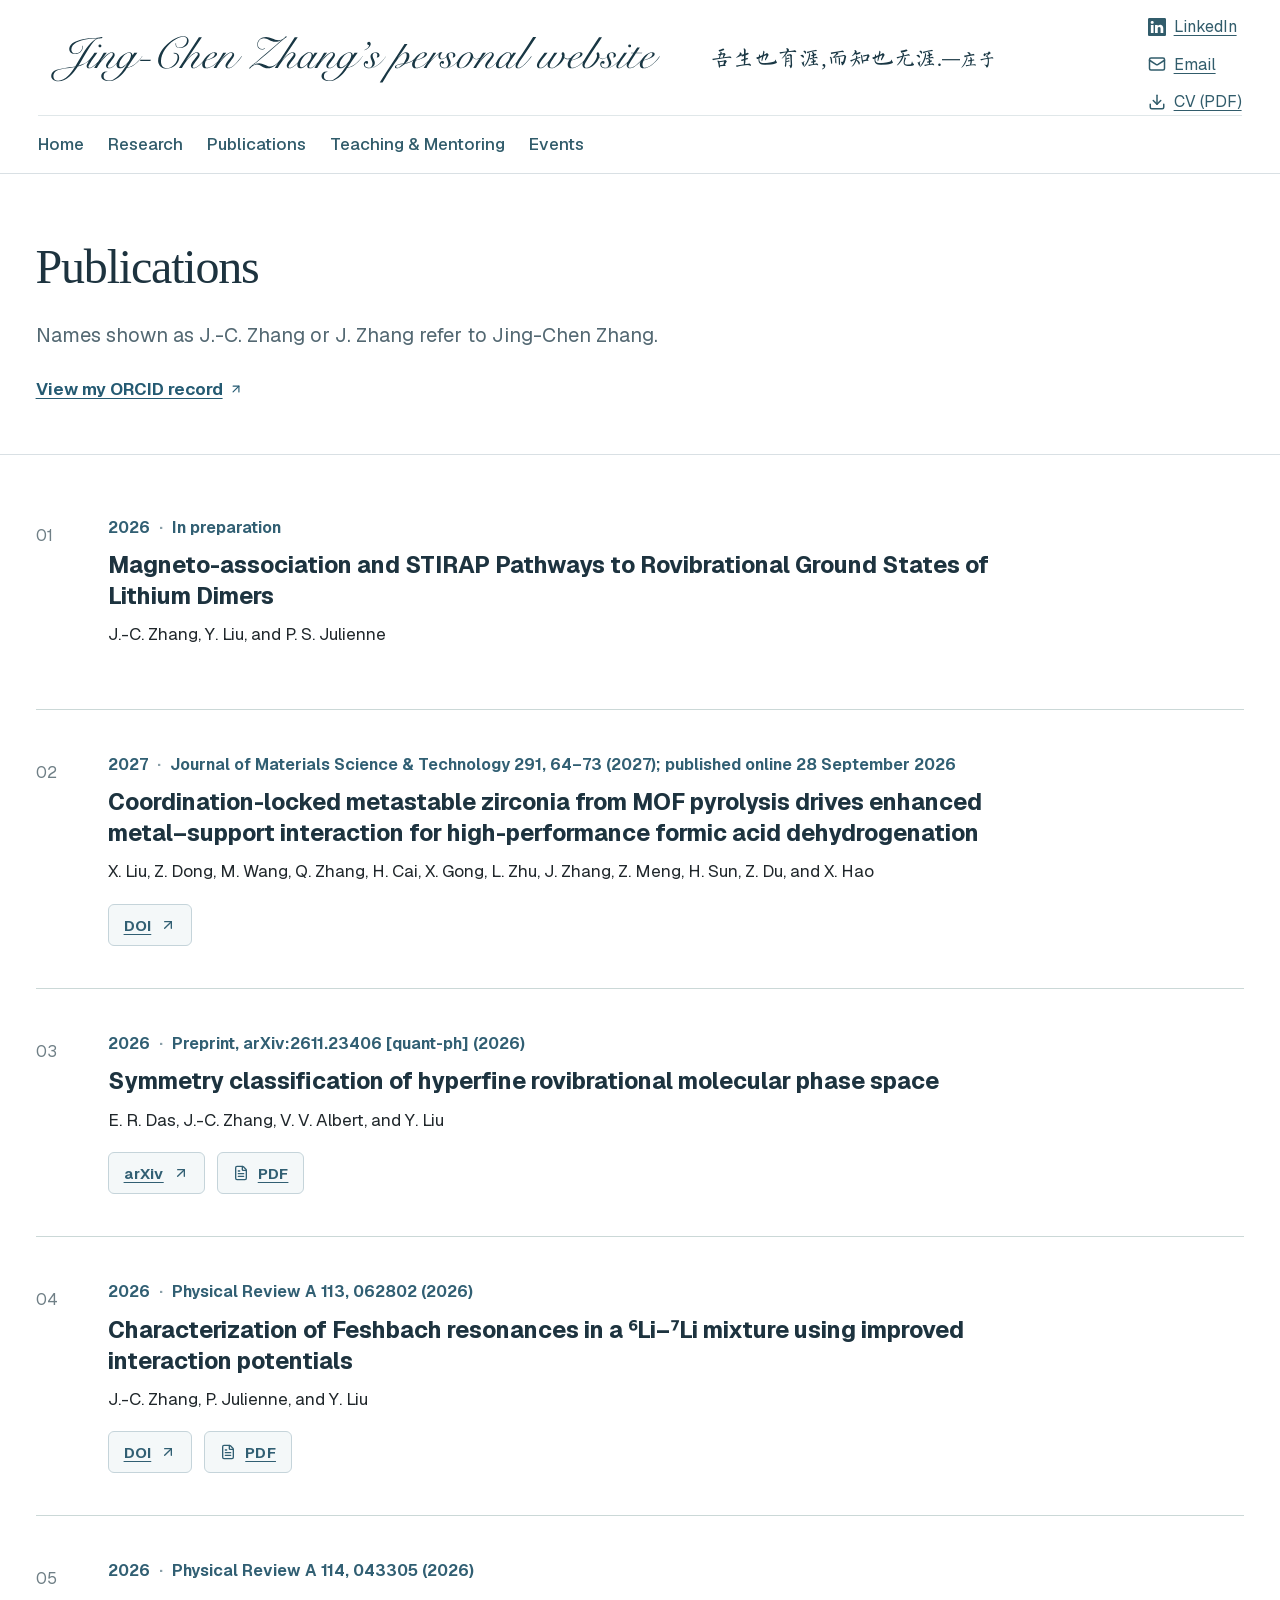
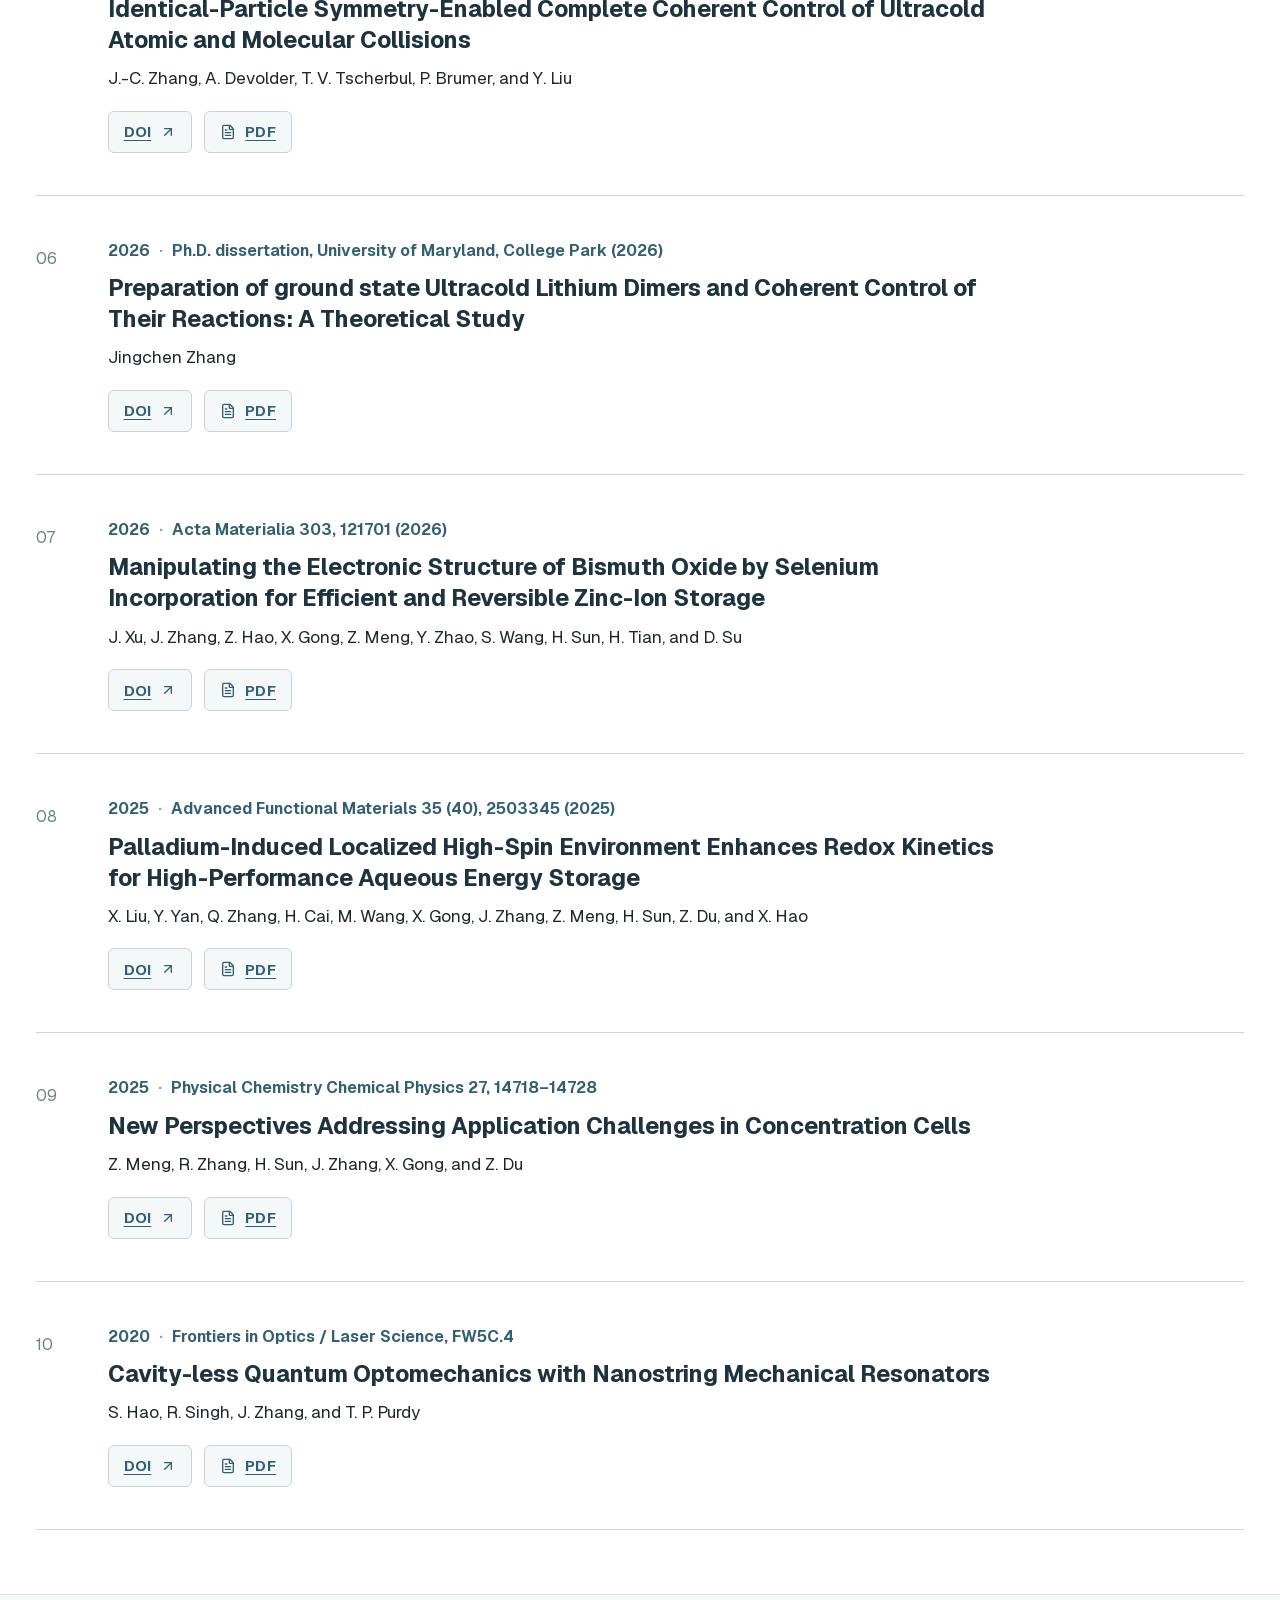
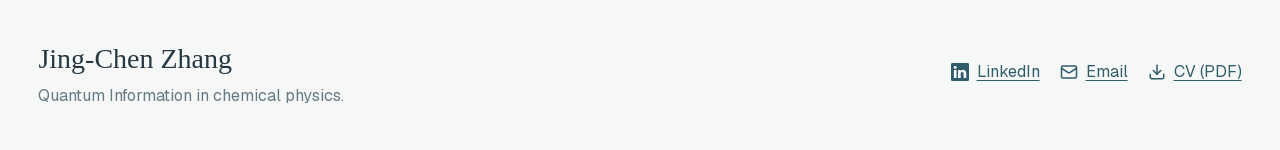
==== commit 541ad632: "Publish website from private source" ====
--- a/publications/index.html
+++ b/publications/index.html
@@ -1,2 +1,2 @@
 <!DOCTYPE html><html lang="en"><head><meta charSet="utf-8"/><meta name="viewport" content="width=device-width, initial-scale=1, viewport-fit=cover"/><link rel="preload" href="../jingchen-personal-website-oneline.svg" as="image"/><link rel="stylesheet" href="../_next/static/css/index.DDbt_9dZ.css" data-rsc-css-href="../_next/static/css/index.DDbt_9dZ.css" data-precedence="vite-rsc/importer-resources"/><title>Publications · Jing-Chen Zhang</title><meta name="description" content="Personal website of Jing-Chen Zhang (Jingchen Zhang, 张京晨), a postdoctoral researcher at NC State (NCSU) and Chemical Physics Ph.D. graduate of the University of Maryland (UMD)."/><meta name="author" content="Jing-Chen Zhang"/><link rel="author" href="https://jingchenzhang.com/"/><meta name="creator" content="Jing-Chen Zhang"/><meta property="og:title" content="Jing-Chen Zhang&#x27;s personal website | 张京晨"/><meta property="og:description" content="Personal website of Jing-Chen Zhang (Jingchen Zhang, 张京晨), a postdoctoral researcher at NC State (NCSU) and Chemical Physics Ph.D. graduate of the University of Maryland (UMD)."/><meta property="og:url" content="https://jingchenzhang.com"/><meta property="og:site_name" content="Jing-Chen Zhang&#x27;s personal website | 张京晨"/><meta property="og:type" content="website"/><meta property="og:image" content="https://jingchenzhang.com/images/mckeldin-library-banner.jpg"/><meta property="og:image:width" content="4992"/><meta property="og:image:height" content="2809"/><meta property="og:image:alt" content="Jing-Chen Zhang&#x27;s personal website | 张京晨"/><meta name="twitter:card" content="summary_large_image"/><meta name="twitter:title" content="Jing-Chen Zhang&#x27;s personal website | 张京晨"/><meta name="twitter:description" content="Personal website of Jing-Chen Zhang (Jingchen Zhang, 张京晨), a postdoctoral researcher at NC State (NCSU) and Chemical Physics Ph.D. graduate of the University of Maryland (UMD)."/><meta name="twitter:image" content="https://jingchenzhang.com/images/mckeldin-library-banner.jpg"/><link rel="icon" href="../favicon.svg?v=jz"/>
-<link rel="canonical" href="https://jingchenzhang.com/publications/"/></head><body><main class="publications-page"><header class="site-header"><div class="site-brand"><a class="wordmark" href="../" aria-label="Jing-Chen Zhang home"><img class="english-title-script" src="../jingchen-personal-website-oneline.svg" width="760" height="74" alt="Jing-Chen Zhang&#x27;s personal website | 张京晨"/></a><p class="website-label visually-hidden">Jing-Chen Zhang&#x27;s personal website | 张京晨</p><p class="header-motto" lang="zh-Hans">吾生也有涯,而知也无涯.<cite>—庄子</cite></p></div><nav aria-label="Primary navigation"><a href="../">Home</a><a href="../research/" data-nav-subject="research">Research</a><a href="./" data-nav-subject="publications">Publications</a><a href="../teaching/" data-nav-subject="teaching">Teaching &amp; Mentoring</a><a href="../talks/" data-nav-subject="talks">Events</a></nav><div class="header-social"><a class="contact-link" href="https://www.linkedin.com/in/jingchen-zhang" target="_blank" rel="noreferrer" aria-label="Jing-Chen Zhang on LinkedIn"><svg xmlns="http://www.w3.org/2000/svg" width="18" height="18" fill="currentColor" viewBox="0 0 16 16" aria-hidden="true" focusable="false"><path d="M0 1.146C0 .513.526 0 1.175 0h13.65C15.474 0 16 .513 16 1.146v13.708c0 .633-.526 1.146-1.175 1.146H1.175C.526 16 0 15.487 0 14.854zm4.943 12.248V6.169H2.542v7.225zm-1.2-8.212c.837 0 1.358-.554 1.358-1.248-.015-.709-.52-1.248-1.342-1.248S2.4 3.226 2.4 3.934c0 .694.521 1.248 1.327 1.248zm4.908 8.212V9.359c0-.216.016-.432.08-.586.173-.431.568-.878 1.232-.878.869 0 1.216.662 1.216 1.634v3.865h2.401V9.25c0-2.22-1.184-3.252-2.764-3.252-1.274 0-1.845.7-2.165 1.193v.025h-.016l.016-.025V6.169h-2.4c.03.678 0 7.225 0 7.225z"></path></svg><span>LinkedIn</span></a><a class="contact-link" href="mailto:jingchen.zhang.phy@gmail.com" aria-label="Email Jing-Chen Zhang"><svg xmlns="http://www.w3.org/2000/svg" width="18" height="18" viewBox="0 0 24 24" fill="none" stroke="currentColor" stroke-width="2" stroke-linecap="round" stroke-linejoin="round" class="lucide lucide-mail" aria-hidden="true"><path d="m22 7-8.991 5.727a2 2 0 0 1-2.009 0L2 7"></path><rect x="2" y="4" width="20" height="16" rx="2"></rect></svg><span>Email</span></a><a class="contact-link" href="../Jing-Chen-Zhang-CV-2026.pdf" target="_blank" rel="noreferrer" aria-label="Jing-Chen Zhang&#x27;s CV (PDF)"><svg xmlns="http://www.w3.org/2000/svg" width="18" height="18" viewBox="0 0 24 24" fill="none" stroke="currentColor" stroke-width="2" stroke-linecap="round" stroke-linejoin="round" class="lucide lucide-download" aria-hidden="true"><path d="M12 15V3"></path><path d="M21 15v4a2 2 0 0 1-2 2H5a2 2 0 0 1-2-2v-4"></path><path d="m7 10 5 5 5-5"></path></svg><span>CV (PDF)</span></a></div></header><section class="publications-intro content-width"><h1>Publications</h1><p>Names shown as J.-C. Zhang or J. Zhang refer to Jing-Chen Zhang.</p><p><a class="text-link" href="https://orcid.org/0000-0002-0385-8315" target="_blank" rel="noreferrer">View my ORCID record <svg xmlns="http://www.w3.org/2000/svg" width="14" height="14" viewBox="0 0 24 24" fill="none" stroke="currentColor" stroke-width="2" stroke-linecap="round" stroke-linejoin="round" class="lucide lucide-arrow-up-right" aria-hidden="true"><path d="M7 7h10v10"></path><path d="M7 17 17 7"></path></svg></a></p></section><section class="publication-list content-width"><article class="publication-row"><div class="publication-number">01</div><div><div class="publication-meta"><span>2026</span><span>In preparation</span></div><h2>Magneto-association and STIRAP Pathways to Rovibrational Ground States of Lithium Dimers</h2><p>J.-C. Zhang, Y. Liu, and P. S. Julienne</p><div class="publication-links"></div></div></article><article class="publication-row"><div class="publication-number">02</div><div><div class="publication-meta"><span>2026</span><span>arXiv:2611.23406 [quant-ph] (2026)</span></div><h2>Symmetry classification of hyperfine rovibrational molecular phase space</h2><p>E. R. Das, J.-C. Zhang, V. V. Albert, and Y. Liu</p><div class="publication-links"><a href="https://arxiv.org/abs/2611.23406" target="_blank" rel="noreferrer">arXiv<!-- --> <svg xmlns="http://www.w3.org/2000/svg" width="14" height="14" viewBox="0 0 24 24" fill="none" stroke="currentColor" stroke-width="2" stroke-linecap="round" stroke-linejoin="round" class="lucide lucide-arrow-up-right" aria-hidden="true"><path d="M7 7h10v10"></path><path d="M7 17 17 7"></path></svg></a><a href="https://arxiv.org/pdf/2611.23406" target="_blank" rel="noreferrer"><svg xmlns="http://www.w3.org/2000/svg" width="16" height="16" viewBox="0 0 24 24" fill="none" stroke="currentColor" stroke-width="2" stroke-linecap="round" stroke-linejoin="round" class="lucide lucide-file-text" aria-hidden="true"><path d="M6 22a2 2 0 0 1-2-2V4a2 2 0 0 1 2-2h8a2.4 2.4 0 0 1 1.704.706l3.588 3.588A2.4 2.4 0 0 1 20 8v12a2 2 0 0 1-2 2z"></path><path d="M14 2v5a1 1 0 0 0 1 1h5"></path><path d="M10 9H8"></path><path d="M16 13H8"></path><path d="M16 17H8"></path></svg> PDF</a></div></div></article><article class="publication-row"><div class="publication-number">03</div><div><div class="publication-meta"><span>2026</span><span>Physical Review A 113, 062802 (2026)</span></div><h2>Characterization of Feshbach resonances in ⁶Li–⁷Li using improved interaction potentials</h2><p>J.-C. Zhang, P. Julienne, and Y. Liu</p><div class="publication-links"><a href="https://doi.org/10.1103/p3bm-rpcb" target="_blank" rel="noreferrer">DOI<!-- --> <svg xmlns="http://www.w3.org/2000/svg" width="14" height="14" viewBox="0 0 24 24" fill="none" stroke="currentColor" stroke-width="2" stroke-linecap="round" stroke-linejoin="round" class="lucide lucide-arrow-up-right" aria-hidden="true"><path d="M7 7h10v10"></path><path d="M7 17 17 7"></path></svg></a><a href="../papers/zhang-2026-feshbach-resonances.pdf" target="_blank" rel="noreferrer"><svg xmlns="http://www.w3.org/2000/svg" width="16" height="16" viewBox="0 0 24 24" fill="none" stroke="currentColor" stroke-width="2" stroke-linecap="round" stroke-linejoin="round" class="lucide lucide-file-text" aria-hidden="true"><path d="M6 22a2 2 0 0 1-2-2V4a2 2 0 0 1 2-2h8a2.4 2.4 0 0 1 1.704.706l3.588 3.588A2.4 2.4 0 0 1 20 8v12a2 2 0 0 1-2 2z"></path><path d="M14 2v5a1 1 0 0 0 1 1h5"></path><path d="M10 9H8"></path><path d="M16 13H8"></path><path d="M16 17H8"></path></svg> PDF</a></div></div></article><article class="publication-row"><div class="publication-number">04</div><div><div class="publication-meta"><span>2026</span><span>Physical Review A 114, 043305 (2026)</span></div><h2>Identical-Particle Symmetry-Enabled Complete Coherent Control of Ultracold Atomic and Molecular Collisions</h2><p>J.-C. Zhang, A. Devolder, T. V. Tscherbul, P. Brumer, and Y. Liu</p><div class="publication-links"><a href="https://doi.org/10.1103/1mcm-jmnx" target="_blank" rel="noreferrer">DOI<!-- --> <svg xmlns="http://www.w3.org/2000/svg" width="14" height="14" viewBox="0 0 24 24" fill="none" stroke="currentColor" stroke-width="2" stroke-linecap="round" stroke-linejoin="round" class="lucide lucide-arrow-up-right" aria-hidden="true"><path d="M7 7h10v10"></path><path d="M7 17 17 7"></path></svg></a><a href="../papers/zhang-2026-coherent-control.pdf" target="_blank" rel="noreferrer"><svg xmlns="http://www.w3.org/2000/svg" width="16" height="16" viewBox="0 0 24 24" fill="none" stroke="currentColor" stroke-width="2" stroke-linecap="round" stroke-linejoin="round" class="lucide lucide-file-text" aria-hidden="true"><path d="M6 22a2 2 0 0 1-2-2V4a2 2 0 0 1 2-2h8a2.4 2.4 0 0 1 1.704.706l3.588 3.588A2.4 2.4 0 0 1 20 8v12a2 2 0 0 1-2 2z"></path><path d="M14 2v5a1 1 0 0 0 1 1h5"></path><path d="M10 9H8"></path><path d="M16 13H8"></path><path d="M16 17H8"></path></svg> PDF</a></div></div></article><article class="publication-row"><div class="publication-number">05</div><div><div class="publication-meta"><span>2026</span><span>Ph.D. dissertation, University of Maryland, College Park (2026)</span></div><h2>Preparation of ground state Ultracold Lithium Dimers and Coherent Control of Their Reactions: A Theoretical Study</h2><p>Jingchen Zhang</p><div class="publication-links"><a href="https://doi.org/10.13016/qkqz-cdyf" target="_blank" rel="noreferrer">DOI<!-- --> <svg xmlns="http://www.w3.org/2000/svg" width="14" height="14" viewBox="0 0 24 24" fill="none" stroke="currentColor" stroke-width="2" stroke-linecap="round" stroke-linejoin="round" class="lucide lucide-arrow-up-right" aria-hidden="true"><path d="M7 7h10v10"></path><path d="M7 17 17 7"></path></svg></a><a href="https://drum.lib.umd.edu/bitstreams/e4859c48-3fc2-47a9-964a-bdb2b94fe298/download" target="_blank" rel="noreferrer"><svg xmlns="http://www.w3.org/2000/svg" width="16" height="16" viewBox="0 0 24 24" fill="none" stroke="currentColor" stroke-width="2" stroke-linecap="round" stroke-linejoin="round" class="lucide lucide-file-text" aria-hidden="true"><path d="M6 22a2 2 0 0 1-2-2V4a2 2 0 0 1 2-2h8a2.4 2.4 0 0 1 1.704.706l3.588 3.588A2.4 2.4 0 0 1 20 8v12a2 2 0 0 1-2 2z"></path><path d="M14 2v5a1 1 0 0 0 1 1h5"></path><path d="M10 9H8"></path><path d="M16 13H8"></path><path d="M16 17H8"></path></svg> PDF</a></div></div></article><article class="publication-row"><div class="publication-number">06</div><div><div class="publication-meta"><span>2026</span><span>Acta Materialia 303, 121701 (2026)</span></div><h2>Manipulating the Electronic Structure of Bismuth Oxide by Selenium Incorporation for Efficient and Reversible Zinc-Ion Storage</h2><p>J. Xu, J. Zhang, Z. Hao, X. Gong, Z. Meng, Y. Zhao, S. Wang, H. Sun, H. Tian, and D. Su</p><div class="publication-links"><a href="https://doi.org/10.1016/j.actamat.2025.121701" target="_blank" rel="noreferrer">DOI<!-- --> <svg xmlns="http://www.w3.org/2000/svg" width="14" height="14" viewBox="0 0 24 24" fill="none" stroke="currentColor" stroke-width="2" stroke-linecap="round" stroke-linejoin="round" class="lucide lucide-arrow-up-right" aria-hidden="true"><path d="M7 7h10v10"></path><path d="M7 17 17 7"></path></svg></a><a href="../papers/xu-2025-bismuth-oxide.pdf" target="_blank" rel="noreferrer"><svg xmlns="http://www.w3.org/2000/svg" width="16" height="16" viewBox="0 0 24 24" fill="none" stroke="currentColor" stroke-width="2" stroke-linecap="round" stroke-linejoin="round" class="lucide lucide-file-text" aria-hidden="true"><path d="M6 22a2 2 0 0 1-2-2V4a2 2 0 0 1 2-2h8a2.4 2.4 0 0 1 1.704.706l3.588 3.588A2.4 2.4 0 0 1 20 8v12a2 2 0 0 1-2 2z"></path><path d="M14 2v5a1 1 0 0 0 1 1h5"></path><path d="M10 9H8"></path><path d="M16 13H8"></path><path d="M16 17H8"></path></svg> PDF</a></div></div></article><article class="publication-row"><div class="publication-number">07</div><div><div class="publication-meta"><span>2025</span><span>Advanced Functional Materials 35 (40), 2503345 (2025)</span></div><h2>Palladium-Induced Localized High-Spin Environment Enhances Redox Kinetics for High-Performance Aqueous Energy Storage</h2><p>X. Liu, Y. Yan, Q. Zhang, H. Cai, M. Wang, X. Gong, J. Zhang, Z. Meng, H. Sun, Z. Du, and X. Hao</p><div class="publication-links"><a href="https://doi.org/10.1002/adfm.202503345" target="_blank" rel="noreferrer">DOI<!-- --> <svg xmlns="http://www.w3.org/2000/svg" width="14" height="14" viewBox="0 0 24 24" fill="none" stroke="currentColor" stroke-width="2" stroke-linecap="round" stroke-linejoin="round" class="lucide lucide-arrow-up-right" aria-hidden="true"><path d="M7 7h10v10"></path><path d="M7 17 17 7"></path></svg></a><a href="../papers/liu-2025-high-spin-energy-storage.pdf" target="_blank" rel="noreferrer"><svg xmlns="http://www.w3.org/2000/svg" width="16" height="16" viewBox="0 0 24 24" fill="none" stroke="currentColor" stroke-width="2" stroke-linecap="round" stroke-linejoin="round" class="lucide lucide-file-text" aria-hidden="true"><path d="M6 22a2 2 0 0 1-2-2V4a2 2 0 0 1 2-2h8a2.4 2.4 0 0 1 1.704.706l3.588 3.588A2.4 2.4 0 0 1 20 8v12a2 2 0 0 1-2 2z"></path><path d="M14 2v5a1 1 0 0 0 1 1h5"></path><path d="M10 9H8"></path><path d="M16 13H8"></path><path d="M16 17H8"></path></svg> PDF</a></div></div></article><article class="publication-row"><div class="publication-number">08</div><div><div class="publication-meta"><span>2025</span><span>Physical Chemistry Chemical Physics 27, 14718–14728</span></div><h2>New Perspectives Addressing Application Challenges in Concentration Cells</h2><p>Z. Meng, R. Zhang, H. Sun, J. Zhang, X. Gong, and Z. Du</p><div class="publication-links"><a href="https://doi.org/10.1039/D5CP01934F" target="_blank" rel="noreferrer">DOI<!-- --> <svg xmlns="http://www.w3.org/2000/svg" width="14" height="14" viewBox="0 0 24 24" fill="none" stroke="currentColor" stroke-width="2" stroke-linecap="round" stroke-linejoin="round" class="lucide lucide-arrow-up-right" aria-hidden="true"><path d="M7 7h10v10"></path><path d="M7 17 17 7"></path></svg></a><a href="../papers/meng-2025-concentration-cells.pdf" target="_blank" rel="noreferrer"><svg xmlns="http://www.w3.org/2000/svg" width="16" height="16" viewBox="0 0 24 24" fill="none" stroke="currentColor" stroke-width="2" stroke-linecap="round" stroke-linejoin="round" class="lucide lucide-file-text" aria-hidden="true"><path d="M6 22a2 2 0 0 1-2-2V4a2 2 0 0 1 2-2h8a2.4 2.4 0 0 1 1.704.706l3.588 3.588A2.4 2.4 0 0 1 20 8v12a2 2 0 0 1-2 2z"></path><path d="M14 2v5a1 1 0 0 0 1 1h5"></path><path d="M10 9H8"></path><path d="M16 13H8"></path><path d="M16 17H8"></path></svg> PDF</a></div></div></article><article class="publication-row"><div class="publication-number">09</div><div><div class="publication-meta"><span>2020</span><span>Frontiers in Optics / Laser Science, FW5C.4</span></div><h2>Cavity-less Quantum Optomechanics with Nanostring Mechanical Resonators</h2><p>S. Hao, R. Singh, J. Zhang, and T. P. Purdy</p><div class="publication-links"><a href="https://doi.org/10.1364/FIO.2020.FW5C.4" target="_blank" rel="noreferrer">DOI<!-- --> <svg xmlns="http://www.w3.org/2000/svg" width="14" height="14" viewBox="0 0 24 24" fill="none" stroke="currentColor" stroke-width="2" stroke-linecap="round" stroke-linejoin="round" class="lucide lucide-arrow-up-right" aria-hidden="true"><path d="M7 7h10v10"></path><path d="M7 17 17 7"></path></svg></a><a href="../papers/hao-2020-cavityless-optomechanics.pdf" target="_blank" rel="noreferrer"><svg xmlns="http://www.w3.org/2000/svg" width="16" height="16" viewBox="0 0 24 24" fill="none" stroke="currentColor" stroke-width="2" stroke-linecap="round" stroke-linejoin="round" class="lucide lucide-file-text" aria-hidden="true"><path d="M6 22a2 2 0 0 1-2-2V4a2 2 0 0 1 2-2h8a2.4 2.4 0 0 1 1.704.706l3.588 3.588A2.4 2.4 0 0 1 20 8v12a2 2 0 0 1-2 2z"></path><path d="M14 2v5a1 1 0 0 0 1 1h5"></path><path d="M10 9H8"></path><path d="M16 13H8"></path><path d="M16 17H8"></path></svg> PDF</a></div></div></article></section><footer><div><strong>Jing-Chen Zhang</strong><span>Quantum Information in chemical physics.</span></div><div class="footer-links"><a class="contact-link" href="https://www.linkedin.com/in/jingchen-zhang" target="_blank" rel="noreferrer" aria-label="Jing-Chen Zhang on LinkedIn"><svg xmlns="http://www.w3.org/2000/svg" width="18" height="18" fill="currentColor" viewBox="0 0 16 16" aria-hidden="true" focusable="false"><path d="M0 1.146C0 .513.526 0 1.175 0h13.65C15.474 0 16 .513 16 1.146v13.708c0 .633-.526 1.146-1.175 1.146H1.175C.526 16 0 15.487 0 14.854zm4.943 12.248V6.169H2.542v7.225zm-1.2-8.212c.837 0 1.358-.554 1.358-1.248-.015-.709-.52-1.248-1.342-1.248S2.4 3.226 2.4 3.934c0 .694.521 1.248 1.327 1.248zm4.908 8.212V9.359c0-.216.016-.432.08-.586.173-.431.568-.878 1.232-.878.869 0 1.216.662 1.216 1.634v3.865h2.401V9.25c0-2.22-1.184-3.252-2.764-3.252-1.274 0-1.845.7-2.165 1.193v.025h-.016l.016-.025V6.169h-2.4c.03.678 0 7.225 0 7.225z"></path></svg><span>LinkedIn</span></a><a class="contact-link" href="mailto:jingchen.zhang.phy@gmail.com" aria-label="Email Jing-Chen Zhang"><svg xmlns="http://www.w3.org/2000/svg" width="18" height="18" viewBox="0 0 24 24" fill="none" stroke="currentColor" stroke-width="2" stroke-linecap="round" stroke-linejoin="round" class="lucide lucide-mail" aria-hidden="true"><path d="m22 7-8.991 5.727a2 2 0 0 1-2.009 0L2 7"></path><rect x="2" y="4" width="20" height="16" rx="2"></rect></svg><span>Email</span></a><a class="contact-link" href="../Jing-Chen-Zhang-CV-2026.pdf" target="_blank" rel="noreferrer" aria-label="Jing-Chen Zhang&#x27;s CV (PDF)"><svg xmlns="http://www.w3.org/2000/svg" width="18" height="18" viewBox="0 0 24 24" fill="none" stroke="currentColor" stroke-width="2" stroke-linecap="round" stroke-linejoin="round" class="lucide lucide-download" aria-hidden="true"><path d="M12 15V3"></path><path d="M21 15v4a2 2 0 0 1-2 2H5a2 2 0 0 1-2-2v-4"></path><path d="m7 10 5 5 5-5"></path></svg><span>CV (PDF)</span></a></div></footer></main><script data-owner-analytics type="module" src="https://static.cloudflareinsights.com/beacon.min.js" data-cf-beacon='{"token":"21d9a593dcea431090efbbdfda2f0b38"}'></script></body></html>+<link rel="canonical" href="https://jingchenzhang.com/publications/"/></head><body><main class="publications-page"><header class="site-header"><div class="site-brand"><a class="wordmark" href="../" aria-label="Jing-Chen Zhang home"><img class="english-title-script" src="../jingchen-personal-website-oneline.svg" width="760" height="74" alt="Jing-Chen Zhang&#x27;s personal website | 张京晨"/></a><p class="website-label visually-hidden">Jing-Chen Zhang&#x27;s personal website | 张京晨</p><p class="header-motto" lang="zh-Hans">吾生也有涯,而知也无涯.<cite>—庄子</cite></p></div><nav aria-label="Primary navigation"><a href="../">Home</a><a href="../research/" data-nav-subject="research">Research</a><a href="./" data-nav-subject="publications">Publications</a><a href="../teaching/" data-nav-subject="teaching">Teaching &amp; Mentoring</a><a href="../talks/" data-nav-subject="talks">Events</a></nav><div class="header-social"><a class="contact-link" href="https://www.linkedin.com/in/jingchen-zhang" target="_blank" rel="noreferrer" aria-label="Jing-Chen Zhang on LinkedIn"><svg xmlns="http://www.w3.org/2000/svg" width="18" height="18" fill="currentColor" viewBox="0 0 16 16" aria-hidden="true" focusable="false"><path d="M0 1.146C0 .513.526 0 1.175 0h13.65C15.474 0 16 .513 16 1.146v13.708c0 .633-.526 1.146-1.175 1.146H1.175C.526 16 0 15.487 0 14.854zm4.943 12.248V6.169H2.542v7.225zm-1.2-8.212c.837 0 1.358-.554 1.358-1.248-.015-.709-.52-1.248-1.342-1.248S2.4 3.226 2.4 3.934c0 .694.521 1.248 1.327 1.248zm4.908 8.212V9.359c0-.216.016-.432.08-.586.173-.431.568-.878 1.232-.878.869 0 1.216.662 1.216 1.634v3.865h2.401V9.25c0-2.22-1.184-3.252-2.764-3.252-1.274 0-1.845.7-2.165 1.193v.025h-.016l.016-.025V6.169h-2.4c.03.678 0 7.225 0 7.225z"></path></svg><span>LinkedIn</span></a><a class="contact-link" href="mailto:jingchen.zhang.phy@gmail.com" aria-label="Email Jing-Chen Zhang"><svg xmlns="http://www.w3.org/2000/svg" width="18" height="18" viewBox="0 0 24 24" fill="none" stroke="currentColor" stroke-width="2" stroke-linecap="round" stroke-linejoin="round" class="lucide lucide-mail" aria-hidden="true"><path d="m22 7-8.991 5.727a2 2 0 0 1-2.009 0L2 7"></path><rect x="2" y="4" width="20" height="16" rx="2"></rect></svg><span>Email</span></a><a class="contact-link" href="../Jing-Chen-Zhang-CV-2026.pdf" target="_blank" rel="noreferrer" aria-label="Jing-Chen Zhang&#x27;s CV (PDF)"><svg xmlns="http://www.w3.org/2000/svg" width="18" height="18" viewBox="0 0 24 24" fill="none" stroke="currentColor" stroke-width="2" stroke-linecap="round" stroke-linejoin="round" class="lucide lucide-download" aria-hidden="true"><path d="M12 15V3"></path><path d="M21 15v4a2 2 0 0 1-2 2H5a2 2 0 0 1-2-2v-4"></path><path d="m7 10 5 5 5-5"></path></svg><span>CV (PDF)</span></a></div></header><section class="publications-intro content-width"><h1>Publications</h1><p>Names shown as J.-C. Zhang or J. Zhang refer to Jing-Chen Zhang.</p><p><a class="text-link" href="https://orcid.org/0000-0002-0385-8315" target="_blank" rel="noreferrer">View my ORCID record <svg xmlns="http://www.w3.org/2000/svg" width="14" height="14" viewBox="0 0 24 24" fill="none" stroke="currentColor" stroke-width="2" stroke-linecap="round" stroke-linejoin="round" class="lucide lucide-arrow-up-right" aria-hidden="true"><path d="M7 7h10v10"></path><path d="M7 17 17 7"></path></svg></a></p></section><section class="publication-list content-width"><article class="publication-row"><div class="publication-number">01</div><div><div class="publication-meta"><span>2026</span><span>In preparation</span></div><h2>Magneto-association and STIRAP Pathways to Rovibrational Ground States of Lithium Dimers</h2><p>J.-C. Zhang, Y. Liu, and P. S. Julienne</p><div class="publication-links"></div></div></article><article class="publication-row"><div class="publication-number">02</div><div><div class="publication-meta"><span>2027</span><span>Journal of Materials Science &amp; Technology 291, 64–73 (2027); published online 28 September 2026</span></div><h2>Coordination-locked metastable zirconia from MOF pyrolysis drives enhanced metal–support interaction for high-performance formic acid dehydrogenation</h2><p>X. Liu, Z. Dong, M. Wang, Q. Zhang, H. Cai, X. Gong, L. Zhu, J. Zhang, Z. Meng, H. Sun, Z. Du, and X. Hao</p><div class="publication-links"><a href="https://doi.org/10.1016/j.jmst.2026.09.040" target="_blank" rel="noreferrer">DOI<!-- --> <svg xmlns="http://www.w3.org/2000/svg" width="14" height="14" viewBox="0 0 24 24" fill="none" stroke="currentColor" stroke-width="2" stroke-linecap="round" stroke-linejoin="round" class="lucide lucide-arrow-up-right" aria-hidden="true"><path d="M7 7h10v10"></path><path d="M7 17 17 7"></path></svg></a></div></div></article><article class="publication-row"><div class="publication-number">03</div><div><div class="publication-meta"><span>2026</span><span>Preprint, arXiv:2611.23406 [quant-ph] (2026)</span></div><h2>Symmetry classification of hyperfine rovibrational molecular phase space</h2><p>E. R. Das, J.-C. Zhang, V. V. Albert, and Y. Liu</p><div class="publication-links"><a href="https://arxiv.org/abs/2611.23406" target="_blank" rel="noreferrer">arXiv<!-- --> <svg xmlns="http://www.w3.org/2000/svg" width="14" height="14" viewBox="0 0 24 24" fill="none" stroke="currentColor" stroke-width="2" stroke-linecap="round" stroke-linejoin="round" class="lucide lucide-arrow-up-right" aria-hidden="true"><path d="M7 7h10v10"></path><path d="M7 17 17 7"></path></svg></a><a href="https://arxiv.org/pdf/2611.23406" target="_blank" rel="noreferrer"><svg xmlns="http://www.w3.org/2000/svg" width="16" height="16" viewBox="0 0 24 24" fill="none" stroke="currentColor" stroke-width="2" stroke-linecap="round" stroke-linejoin="round" class="lucide lucide-file-text" aria-hidden="true"><path d="M6 22a2 2 0 0 1-2-2V4a2 2 0 0 1 2-2h8a2.4 2.4 0 0 1 1.704.706l3.588 3.588A2.4 2.4 0 0 1 20 8v12a2 2 0 0 1-2 2z"></path><path d="M14 2v5a1 1 0 0 0 1 1h5"></path><path d="M10 9H8"></path><path d="M16 13H8"></path><path d="M16 17H8"></path></svg> PDF</a></div></div></article><article class="publication-row"><div class="publication-number">04</div><div><div class="publication-meta"><span>2026</span><span>Physical Review A 113, 062802 (2026)</span></div><h2>Characterization of Feshbach resonances in a ⁶Li–⁷Li mixture using improved interaction potentials</h2><p>J.-C. Zhang, P. Julienne, and Y. Liu</p><div class="publication-links"><a href="https://doi.org/10.1103/p3bm-rpcb" target="_blank" rel="noreferrer">DOI<!-- --> <svg xmlns="http://www.w3.org/2000/svg" width="14" height="14" viewBox="0 0 24 24" fill="none" stroke="currentColor" stroke-width="2" stroke-linecap="round" stroke-linejoin="round" class="lucide lucide-arrow-up-right" aria-hidden="true"><path d="M7 7h10v10"></path><path d="M7 17 17 7"></path></svg></a><a href="../papers/zhang-2026-feshbach-resonances.pdf" target="_blank" rel="noreferrer"><svg xmlns="http://www.w3.org/2000/svg" width="16" height="16" viewBox="0 0 24 24" fill="none" stroke="currentColor" stroke-width="2" stroke-linecap="round" stroke-linejoin="round" class="lucide lucide-file-text" aria-hidden="true"><path d="M6 22a2 2 0 0 1-2-2V4a2 2 0 0 1 2-2h8a2.4 2.4 0 0 1 1.704.706l3.588 3.588A2.4 2.4 0 0 1 20 8v12a2 2 0 0 1-2 2z"></path><path d="M14 2v5a1 1 0 0 0 1 1h5"></path><path d="M10 9H8"></path><path d="M16 13H8"></path><path d="M16 17H8"></path></svg> PDF</a></div></div></article><article class="publication-row"><div class="publication-number">05</div><div><div class="publication-meta"><span>2026</span><span>Physical Review A 114, 043305 (2026)</span></div><h2>Identical-Particle Symmetry-Enabled Complete Coherent Control of Ultracold Atomic and Molecular Collisions</h2><p>J.-C. Zhang, A. Devolder, T. V. Tscherbul, P. Brumer, and Y. Liu</p><div class="publication-links"><a href="https://doi.org/10.1103/1mcm-jmnx" target="_blank" rel="noreferrer">DOI<!-- --> <svg xmlns="http://www.w3.org/2000/svg" width="14" height="14" viewBox="0 0 24 24" fill="none" stroke="currentColor" stroke-width="2" stroke-linecap="round" stroke-linejoin="round" class="lucide lucide-arrow-up-right" aria-hidden="true"><path d="M7 7h10v10"></path><path d="M7 17 17 7"></path></svg></a><a href="../papers/zhang-2026-coherent-control.pdf" target="_blank" rel="noreferrer"><svg xmlns="http://www.w3.org/2000/svg" width="16" height="16" viewBox="0 0 24 24" fill="none" stroke="currentColor" stroke-width="2" stroke-linecap="round" stroke-linejoin="round" class="lucide lucide-file-text" aria-hidden="true"><path d="M6 22a2 2 0 0 1-2-2V4a2 2 0 0 1 2-2h8a2.4 2.4 0 0 1 1.704.706l3.588 3.588A2.4 2.4 0 0 1 20 8v12a2 2 0 0 1-2 2z"></path><path d="M14 2v5a1 1 0 0 0 1 1h5"></path><path d="M10 9H8"></path><path d="M16 13H8"></path><path d="M16 17H8"></path></svg> PDF</a></div></div></article><article class="publication-row"><div class="publication-number">06</div><div><div class="publication-meta"><span>2026</span><span>Ph.D. dissertation, University of Maryland, College Park (2026)</span></div><h2>Preparation of ground state Ultracold Lithium Dimers and Coherent Control of Their Reactions: A Theoretical Study</h2><p>Jingchen Zhang</p><div class="publication-links"><a href="https://doi.org/10.13016/qkqz-cdyf" target="_blank" rel="noreferrer">DOI<!-- --> <svg xmlns="http://www.w3.org/2000/svg" width="14" height="14" viewBox="0 0 24 24" fill="none" stroke="currentColor" stroke-width="2" stroke-linecap="round" stroke-linejoin="round" class="lucide lucide-arrow-up-right" aria-hidden="true"><path d="M7 7h10v10"></path><path d="M7 17 17 7"></path></svg></a><a href="https://drum.lib.umd.edu/bitstreams/e4859c48-3fc2-47a9-964a-bdb2b94fe298/download" target="_blank" rel="noreferrer"><svg xmlns="http://www.w3.org/2000/svg" width="16" height="16" viewBox="0 0 24 24" fill="none" stroke="currentColor" stroke-width="2" stroke-linecap="round" stroke-linejoin="round" class="lucide lucide-file-text" aria-hidden="true"><path d="M6 22a2 2 0 0 1-2-2V4a2 2 0 0 1 2-2h8a2.4 2.4 0 0 1 1.704.706l3.588 3.588A2.4 2.4 0 0 1 20 8v12a2 2 0 0 1-2 2z"></path><path d="M14 2v5a1 1 0 0 0 1 1h5"></path><path d="M10 9H8"></path><path d="M16 13H8"></path><path d="M16 17H8"></path></svg> PDF</a></div></div></article><article class="publication-row"><div class="publication-number">07</div><div><div class="publication-meta"><span>2026</span><span>Acta Materialia 303, 121701 (2026)</span></div><h2>Manipulating the Electronic Structure of Bismuth Oxide by Selenium Incorporation for Efficient and Reversible Zinc-Ion Storage</h2><p>J. Xu, J. Zhang, Z. Hao, X. Gong, Z. Meng, Y. Zhao, S. Wang, H. Sun, H. Tian, and D. Su</p><div class="publication-links"><a href="https://doi.org/10.1016/j.actamat.2025.121701" target="_blank" rel="noreferrer">DOI<!-- --> <svg xmlns="http://www.w3.org/2000/svg" width="14" height="14" viewBox="0 0 24 24" fill="none" stroke="currentColor" stroke-width="2" stroke-linecap="round" stroke-linejoin="round" class="lucide lucide-arrow-up-right" aria-hidden="true"><path d="M7 7h10v10"></path><path d="M7 17 17 7"></path></svg></a><a href="../papers/xu-2025-bismuth-oxide.pdf" target="_blank" rel="noreferrer"><svg xmlns="http://www.w3.org/2000/svg" width="16" height="16" viewBox="0 0 24 24" fill="none" stroke="currentColor" stroke-width="2" stroke-linecap="round" stroke-linejoin="round" class="lucide lucide-file-text" aria-hidden="true"><path d="M6 22a2 2 0 0 1-2-2V4a2 2 0 0 1 2-2h8a2.4 2.4 0 0 1 1.704.706l3.588 3.588A2.4 2.4 0 0 1 20 8v12a2 2 0 0 1-2 2z"></path><path d="M14 2v5a1 1 0 0 0 1 1h5"></path><path d="M10 9H8"></path><path d="M16 13H8"></path><path d="M16 17H8"></path></svg> PDF</a></div></div></article><article class="publication-row"><div class="publication-number">08</div><div><div class="publication-meta"><span>2025</span><span>Advanced Functional Materials 35 (40), 2503345 (2025)</span></div><h2>Palladium-Induced Localized High-Spin Environment Enhances Redox Kinetics for High-Performance Aqueous Energy Storage</h2><p>X. Liu, Y. Yan, Q. Zhang, H. Cai, M. Wang, X. Gong, J. Zhang, Z. Meng, H. Sun, Z. Du, and X. Hao</p><div class="publication-links"><a href="https://doi.org/10.1002/adfm.202503345" target="_blank" rel="noreferrer">DOI<!-- --> <svg xmlns="http://www.w3.org/2000/svg" width="14" height="14" viewBox="0 0 24 24" fill="none" stroke="currentColor" stroke-width="2" stroke-linecap="round" stroke-linejoin="round" class="lucide lucide-arrow-up-right" aria-hidden="true"><path d="M7 7h10v10"></path><path d="M7 17 17 7"></path></svg></a><a href="../papers/liu-2025-high-spin-energy-storage.pdf" target="_blank" rel="noreferrer"><svg xmlns="http://www.w3.org/2000/svg" width="16" height="16" viewBox="0 0 24 24" fill="none" stroke="currentColor" stroke-width="2" stroke-linecap="round" stroke-linejoin="round" class="lucide lucide-file-text" aria-hidden="true"><path d="M6 22a2 2 0 0 1-2-2V4a2 2 0 0 1 2-2h8a2.4 2.4 0 0 1 1.704.706l3.588 3.588A2.4 2.4 0 0 1 20 8v12a2 2 0 0 1-2 2z"></path><path d="M14 2v5a1 1 0 0 0 1 1h5"></path><path d="M10 9H8"></path><path d="M16 13H8"></path><path d="M16 17H8"></path></svg> PDF</a></div></div></article><article class="publication-row"><div class="publication-number">09</div><div><div class="publication-meta"><span>2025</span><span>Physical Chemistry Chemical Physics 27, 14718–14728</span></div><h2>New Perspectives Addressing Application Challenges in Concentration Cells</h2><p>Z. Meng, R. Zhang, H. Sun, J. Zhang, X. Gong, and Z. Du</p><div class="publication-links"><a href="https://doi.org/10.1039/D5CP01934F" target="_blank" rel="noreferrer">DOI<!-- --> <svg xmlns="http://www.w3.org/2000/svg" width="14" height="14" viewBox="0 0 24 24" fill="none" stroke="currentColor" stroke-width="2" stroke-linecap="round" stroke-linejoin="round" class="lucide lucide-arrow-up-right" aria-hidden="true"><path d="M7 7h10v10"></path><path d="M7 17 17 7"></path></svg></a><a href="../papers/meng-2025-concentration-cells.pdf" target="_blank" rel="noreferrer"><svg xmlns="http://www.w3.org/2000/svg" width="16" height="16" viewBox="0 0 24 24" fill="none" stroke="currentColor" stroke-width="2" stroke-linecap="round" stroke-linejoin="round" class="lucide lucide-file-text" aria-hidden="true"><path d="M6 22a2 2 0 0 1-2-2V4a2 2 0 0 1 2-2h8a2.4 2.4 0 0 1 1.704.706l3.588 3.588A2.4 2.4 0 0 1 20 8v12a2 2 0 0 1-2 2z"></path><path d="M14 2v5a1 1 0 0 0 1 1h5"></path><path d="M10 9H8"></path><path d="M16 13H8"></path><path d="M16 17H8"></path></svg> PDF</a></div></div></article><article class="publication-row"><div class="publication-number">10</div><div><div class="publication-meta"><span>2020</span><span>Frontiers in Optics / Laser Science, FW5C.4</span></div><h2>Cavity-less Quantum Optomechanics with Nanostring Mechanical Resonators</h2><p>S. Hao, R. Singh, J. Zhang, and T. P. Purdy</p><div class="publication-links"><a href="https://doi.org/10.1364/FIO.2020.FW5C.4" target="_blank" rel="noreferrer">DOI<!-- --> <svg xmlns="http://www.w3.org/2000/svg" width="14" height="14" viewBox="0 0 24 24" fill="none" stroke="currentColor" stroke-width="2" stroke-linecap="round" stroke-linejoin="round" class="lucide lucide-arrow-up-right" aria-hidden="true"><path d="M7 7h10v10"></path><path d="M7 17 17 7"></path></svg></a><a href="../papers/hao-2020-cavityless-optomechanics.pdf" target="_blank" rel="noreferrer"><svg xmlns="http://www.w3.org/2000/svg" width="16" height="16" viewBox="0 0 24 24" fill="none" stroke="currentColor" stroke-width="2" stroke-linecap="round" stroke-linejoin="round" class="lucide lucide-file-text" aria-hidden="true"><path d="M6 22a2 2 0 0 1-2-2V4a2 2 0 0 1 2-2h8a2.4 2.4 0 0 1 1.704.706l3.588 3.588A2.4 2.4 0 0 1 20 8v12a2 2 0 0 1-2 2z"></path><path d="M14 2v5a1 1 0 0 0 1 1h5"></path><path d="M10 9H8"></path><path d="M16 13H8"></path><path d="M16 17H8"></path></svg> PDF</a></div></div></article></section><footer><div><strong>Jing-Chen Zhang</strong><span>Quantum Information in chemical physics.</span></div><div class="footer-links"><a class="contact-link" href="https://www.linkedin.com/in/jingchen-zhang" target="_blank" rel="noreferrer" aria-label="Jing-Chen Zhang on LinkedIn"><svg xmlns="http://www.w3.org/2000/svg" width="18" height="18" fill="currentColor" viewBox="0 0 16 16" aria-hidden="true" focusable="false"><path d="M0 1.146C0 .513.526 0 1.175 0h13.65C15.474 0 16 .513 16 1.146v13.708c0 .633-.526 1.146-1.175 1.146H1.175C.526 16 0 15.487 0 14.854zm4.943 12.248V6.169H2.542v7.225zm-1.2-8.212c.837 0 1.358-.554 1.358-1.248-.015-.709-.52-1.248-1.342-1.248S2.4 3.226 2.4 3.934c0 .694.521 1.248 1.327 1.248zm4.908 8.212V9.359c0-.216.016-.432.08-.586.173-.431.568-.878 1.232-.878.869 0 1.216.662 1.216 1.634v3.865h2.401V9.25c0-2.22-1.184-3.252-2.764-3.252-1.274 0-1.845.7-2.165 1.193v.025h-.016l.016-.025V6.169h-2.4c.03.678 0 7.225 0 7.225z"></path></svg><span>LinkedIn</span></a><a class="contact-link" href="mailto:jingchen.zhang.phy@gmail.com" aria-label="Email Jing-Chen Zhang"><svg xmlns="http://www.w3.org/2000/svg" width="18" height="18" viewBox="0 0 24 24" fill="none" stroke="currentColor" stroke-width="2" stroke-linecap="round" stroke-linejoin="round" class="lucide lucide-mail" aria-hidden="true"><path d="m22 7-8.991 5.727a2 2 0 0 1-2.009 0L2 7"></path><rect x="2" y="4" width="20" height="16" rx="2"></rect></svg><span>Email</span></a><a class="contact-link" href="../Jing-Chen-Zhang-CV-2026.pdf" target="_blank" rel="noreferrer" aria-label="Jing-Chen Zhang&#x27;s CV (PDF)"><svg xmlns="http://www.w3.org/2000/svg" width="18" height="18" viewBox="0 0 24 24" fill="none" stroke="currentColor" stroke-width="2" stroke-linecap="round" stroke-linejoin="round" class="lucide lucide-download" aria-hidden="true"><path d="M12 15V3"></path><path d="M21 15v4a2 2 0 0 1-2 2H5a2 2 0 0 1-2-2v-4"></path><path d="m7 10 5 5 5-5"></path></svg><span>CV (PDF)</span></a></div></footer></main><script data-owner-analytics type="module" src="https://static.cloudflareinsights.com/beacon.min.js" data-cf-beacon='{"token":"21d9a593dcea431090efbbdfda2f0b38"}'></script></body></html>
